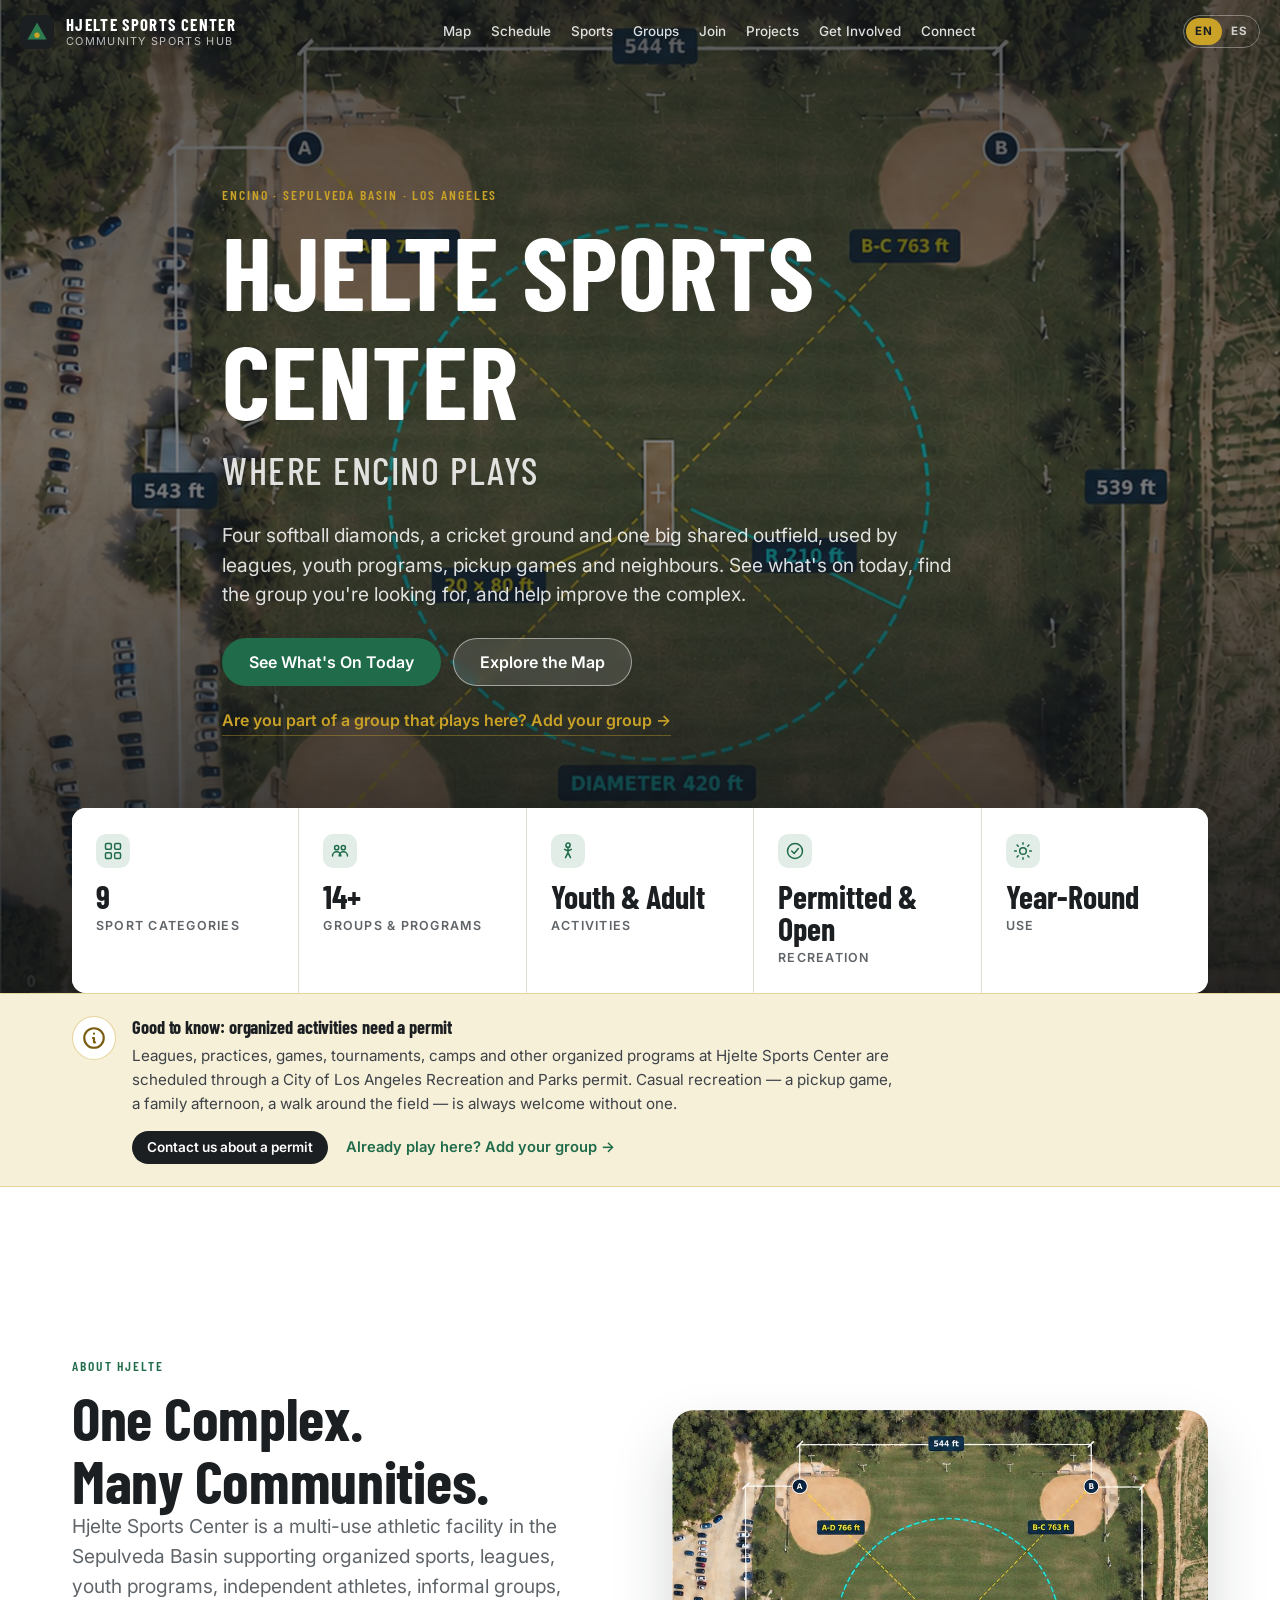
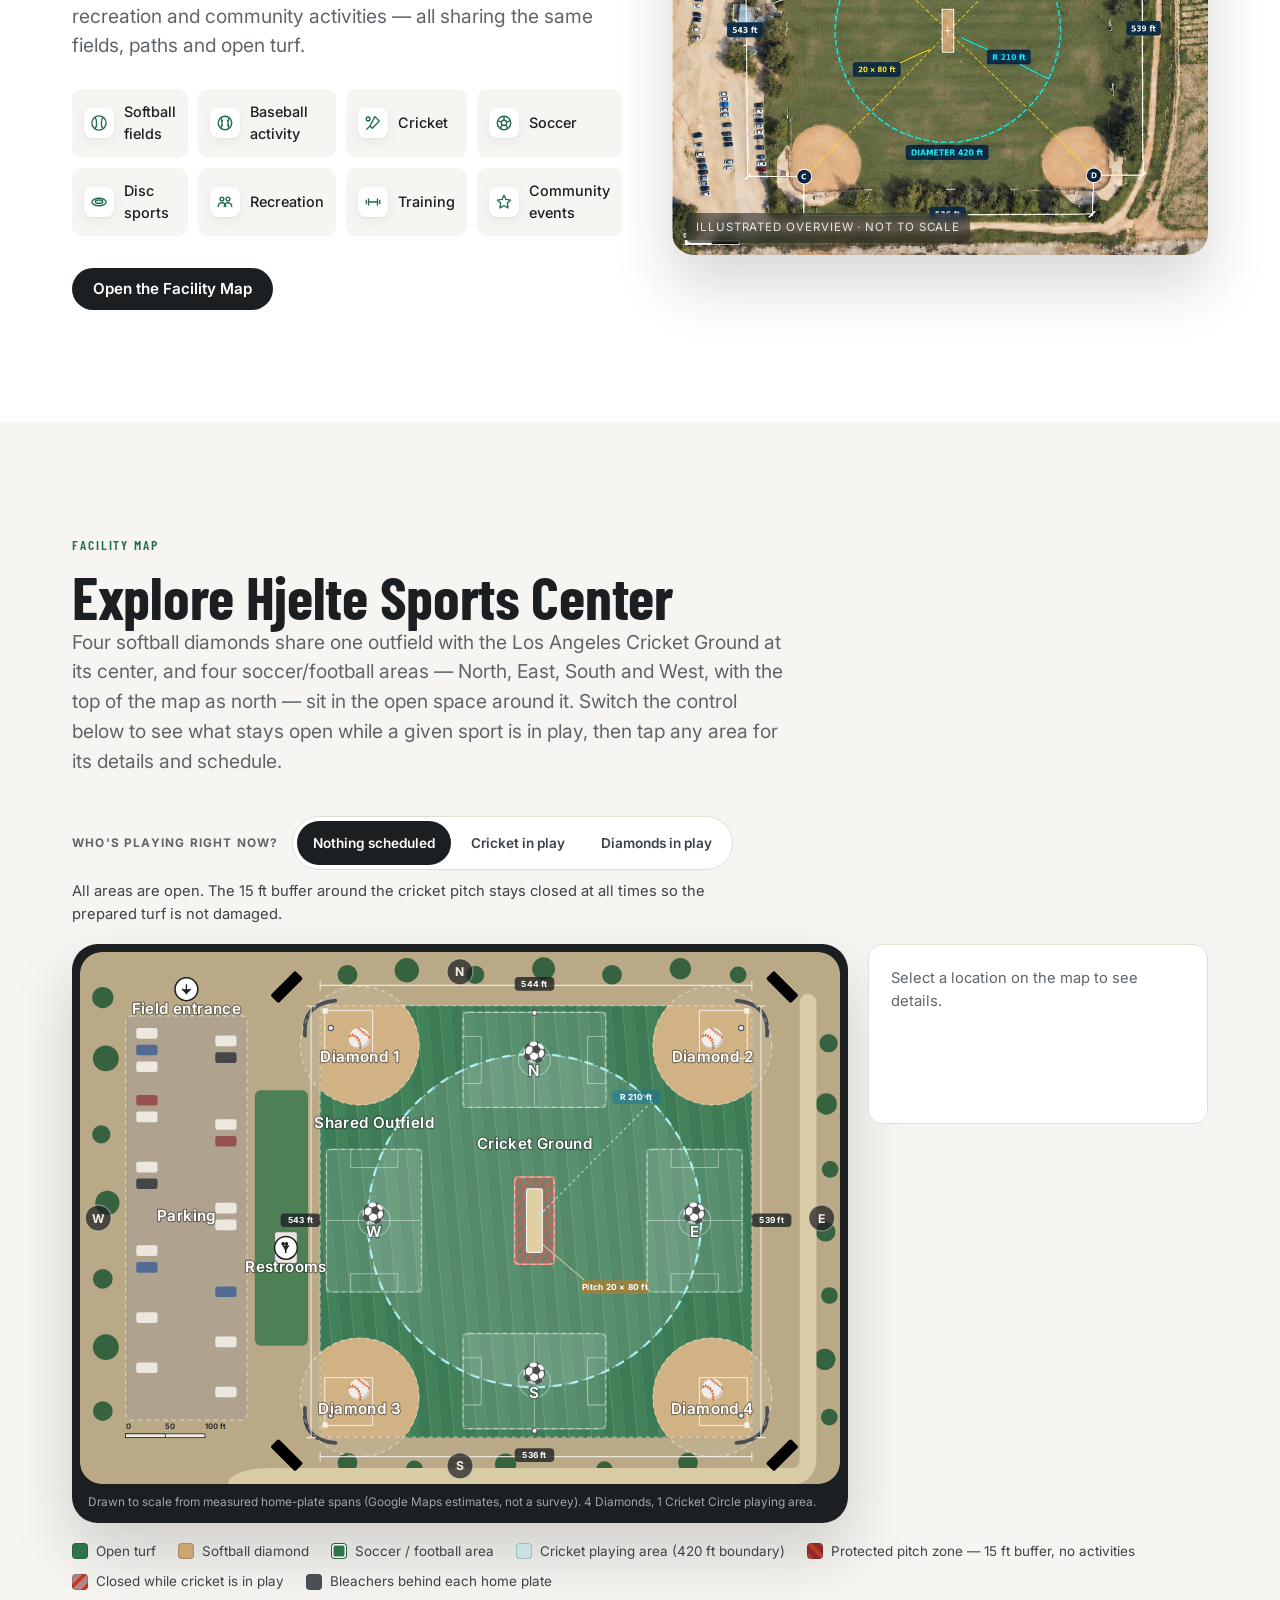
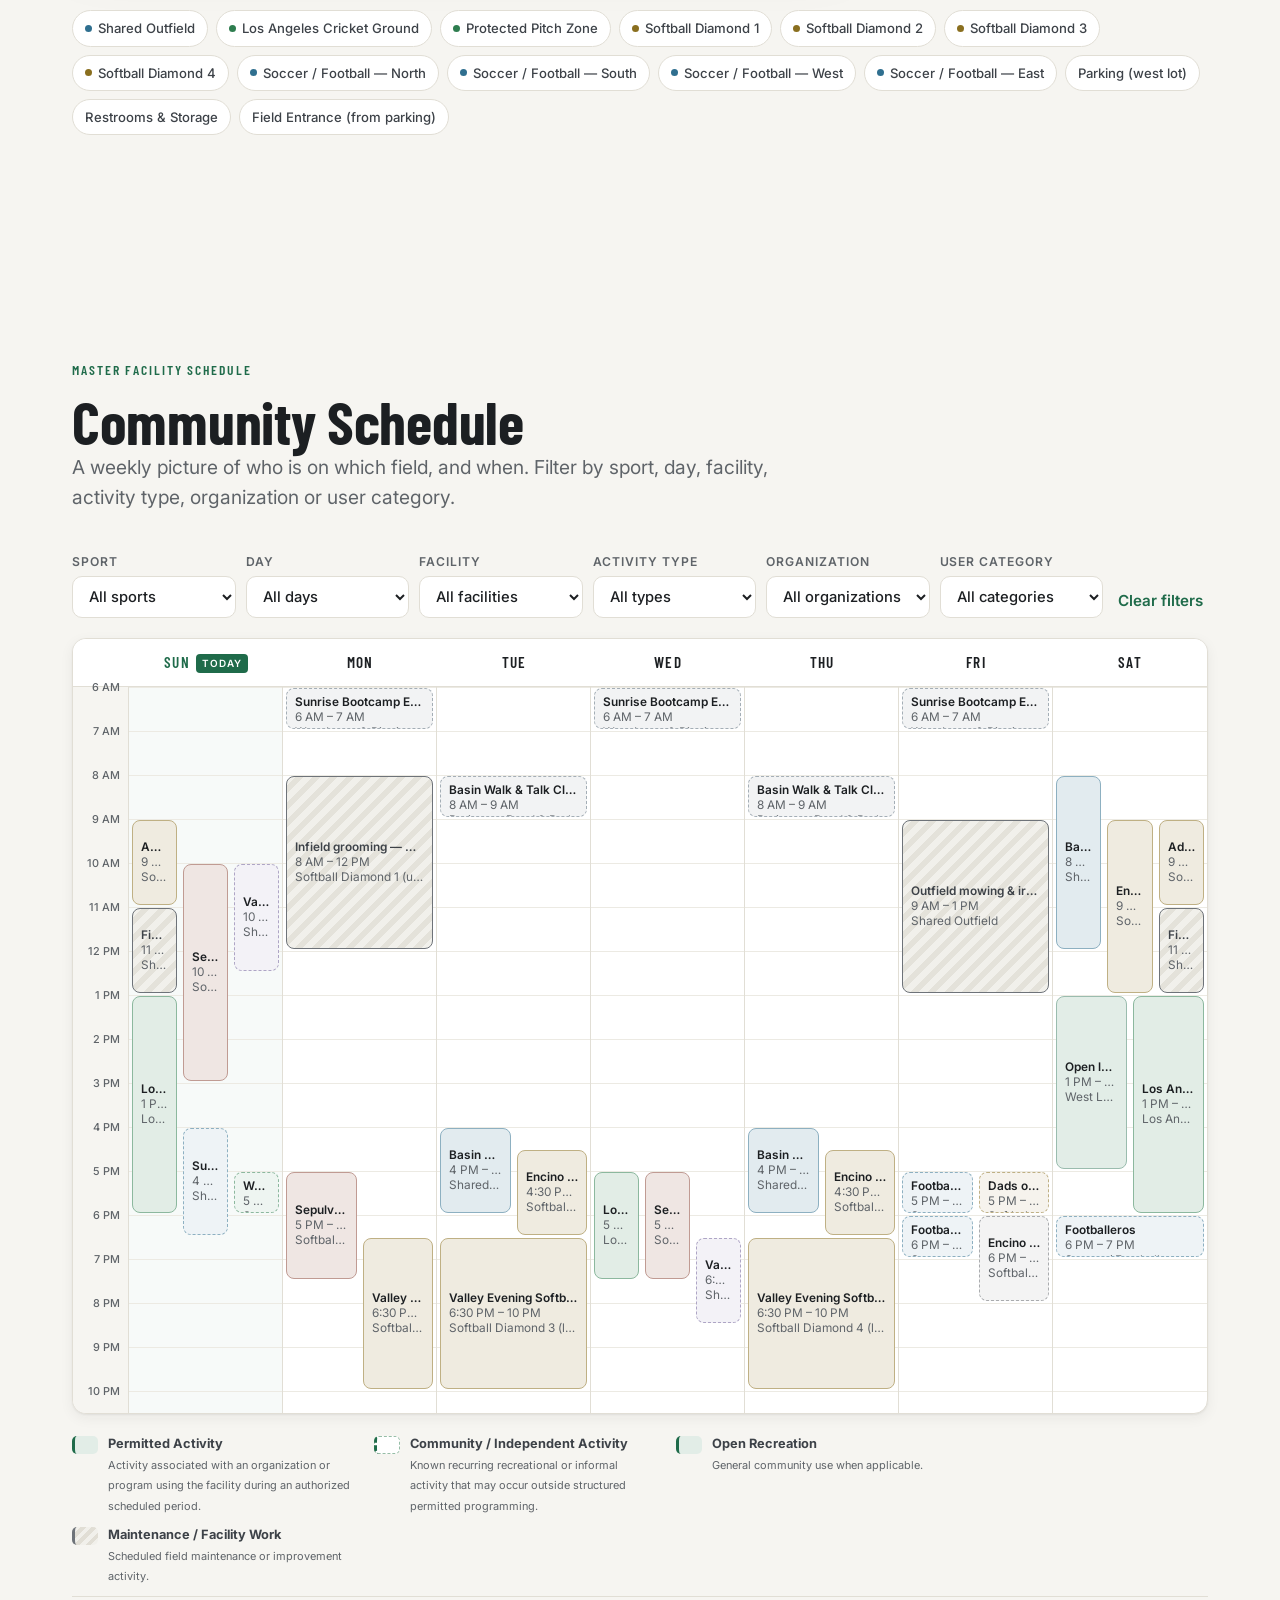
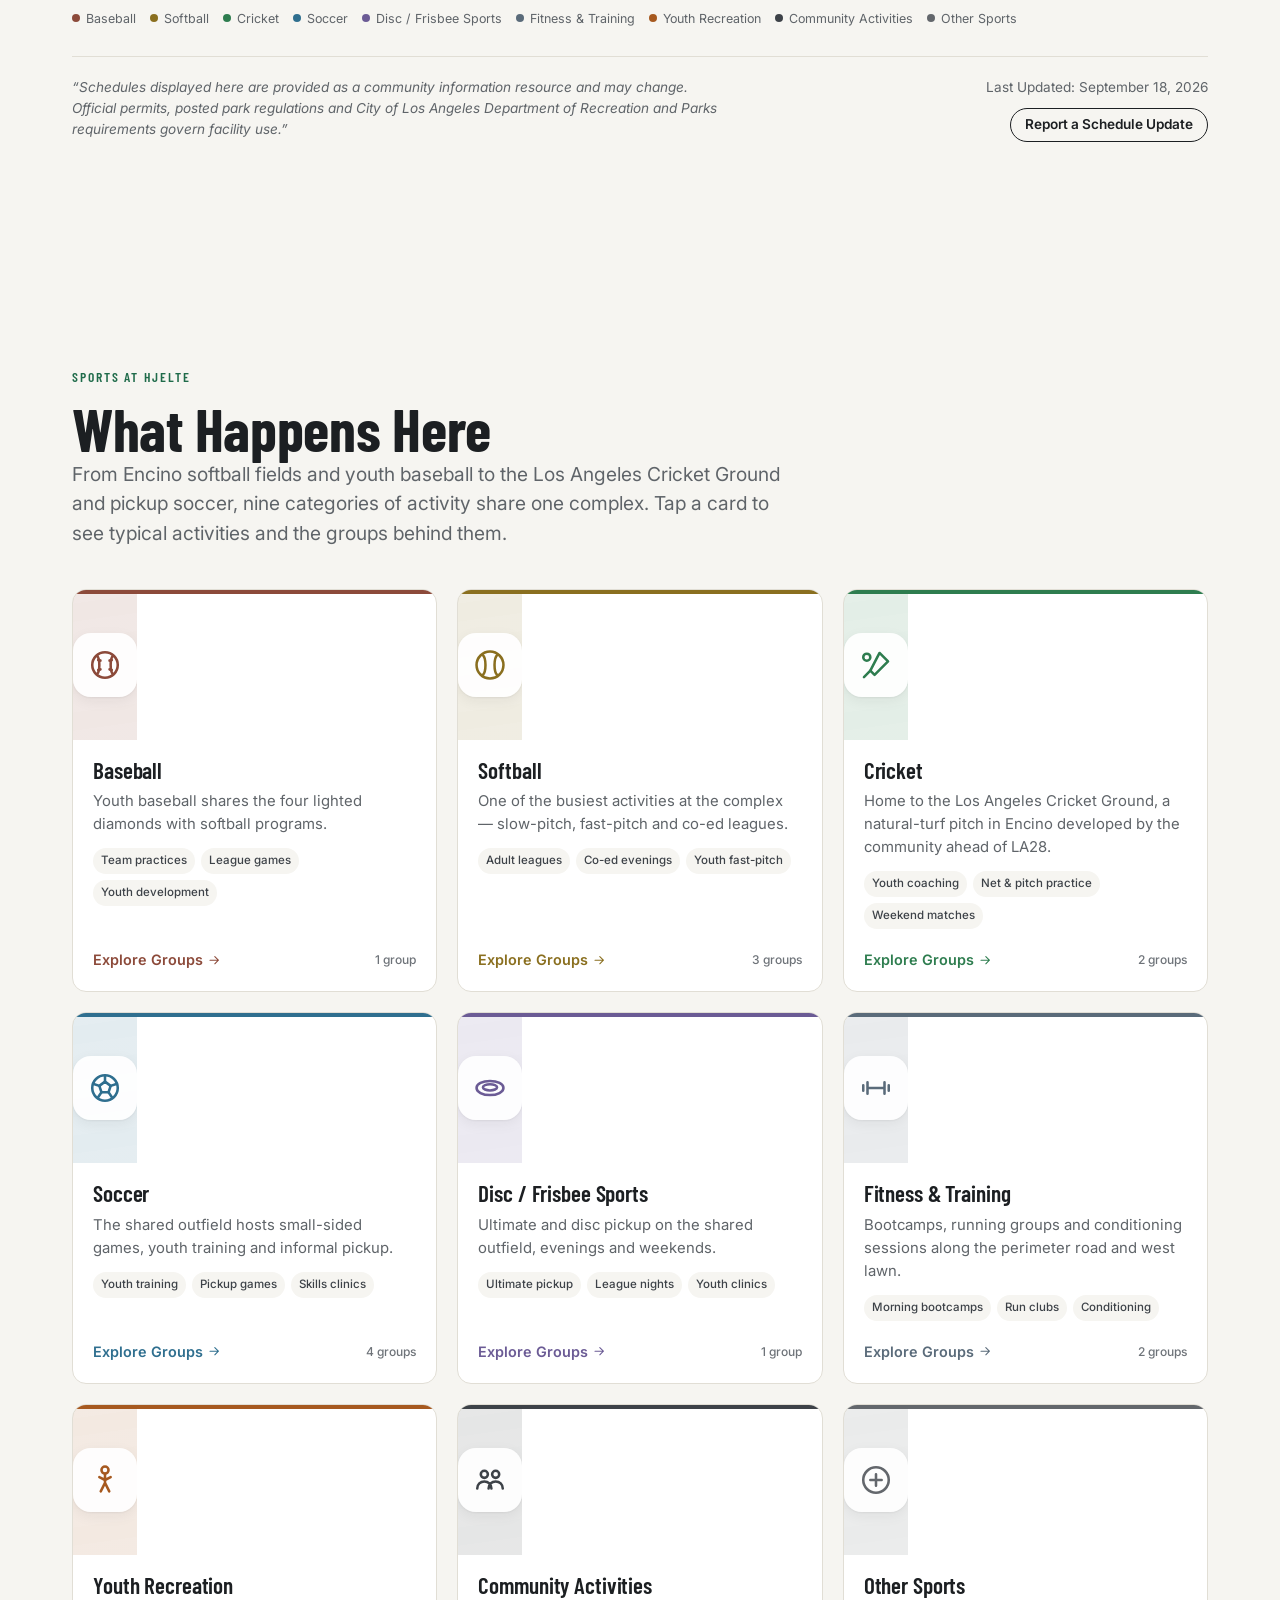
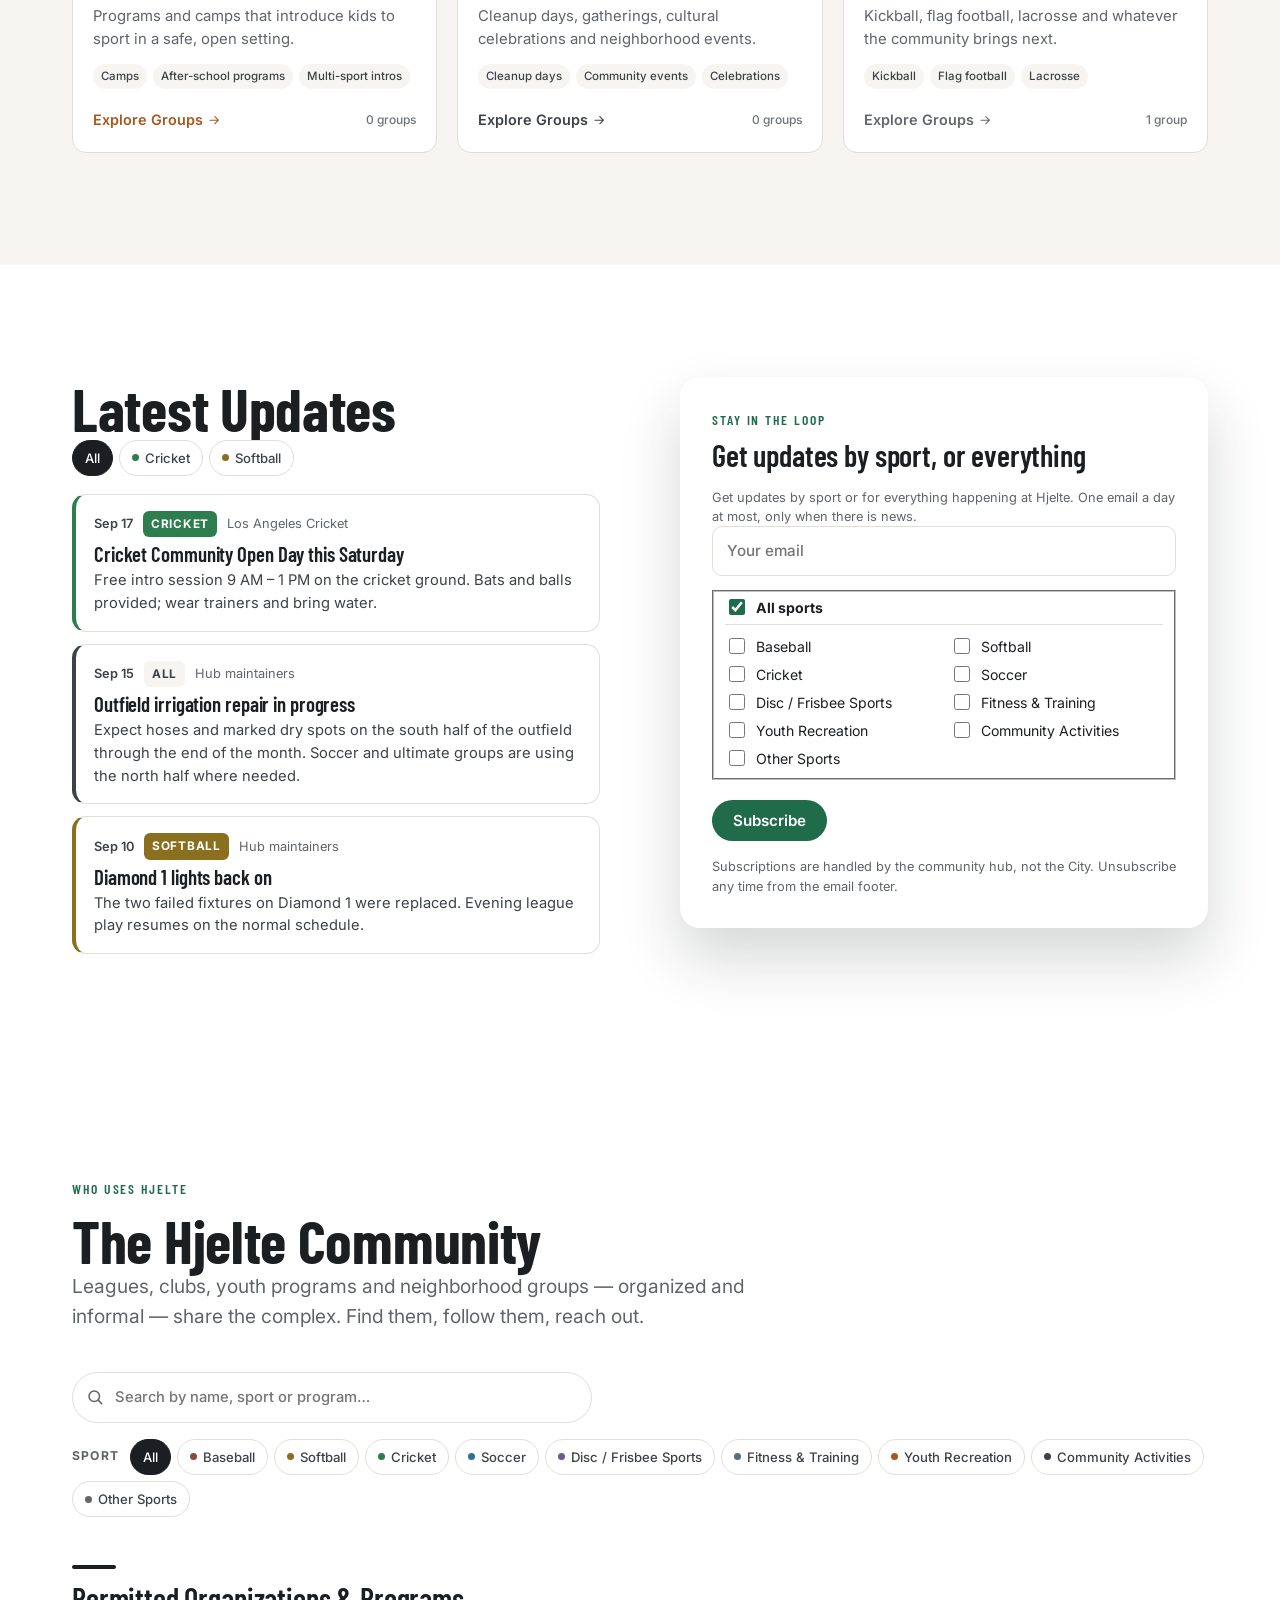
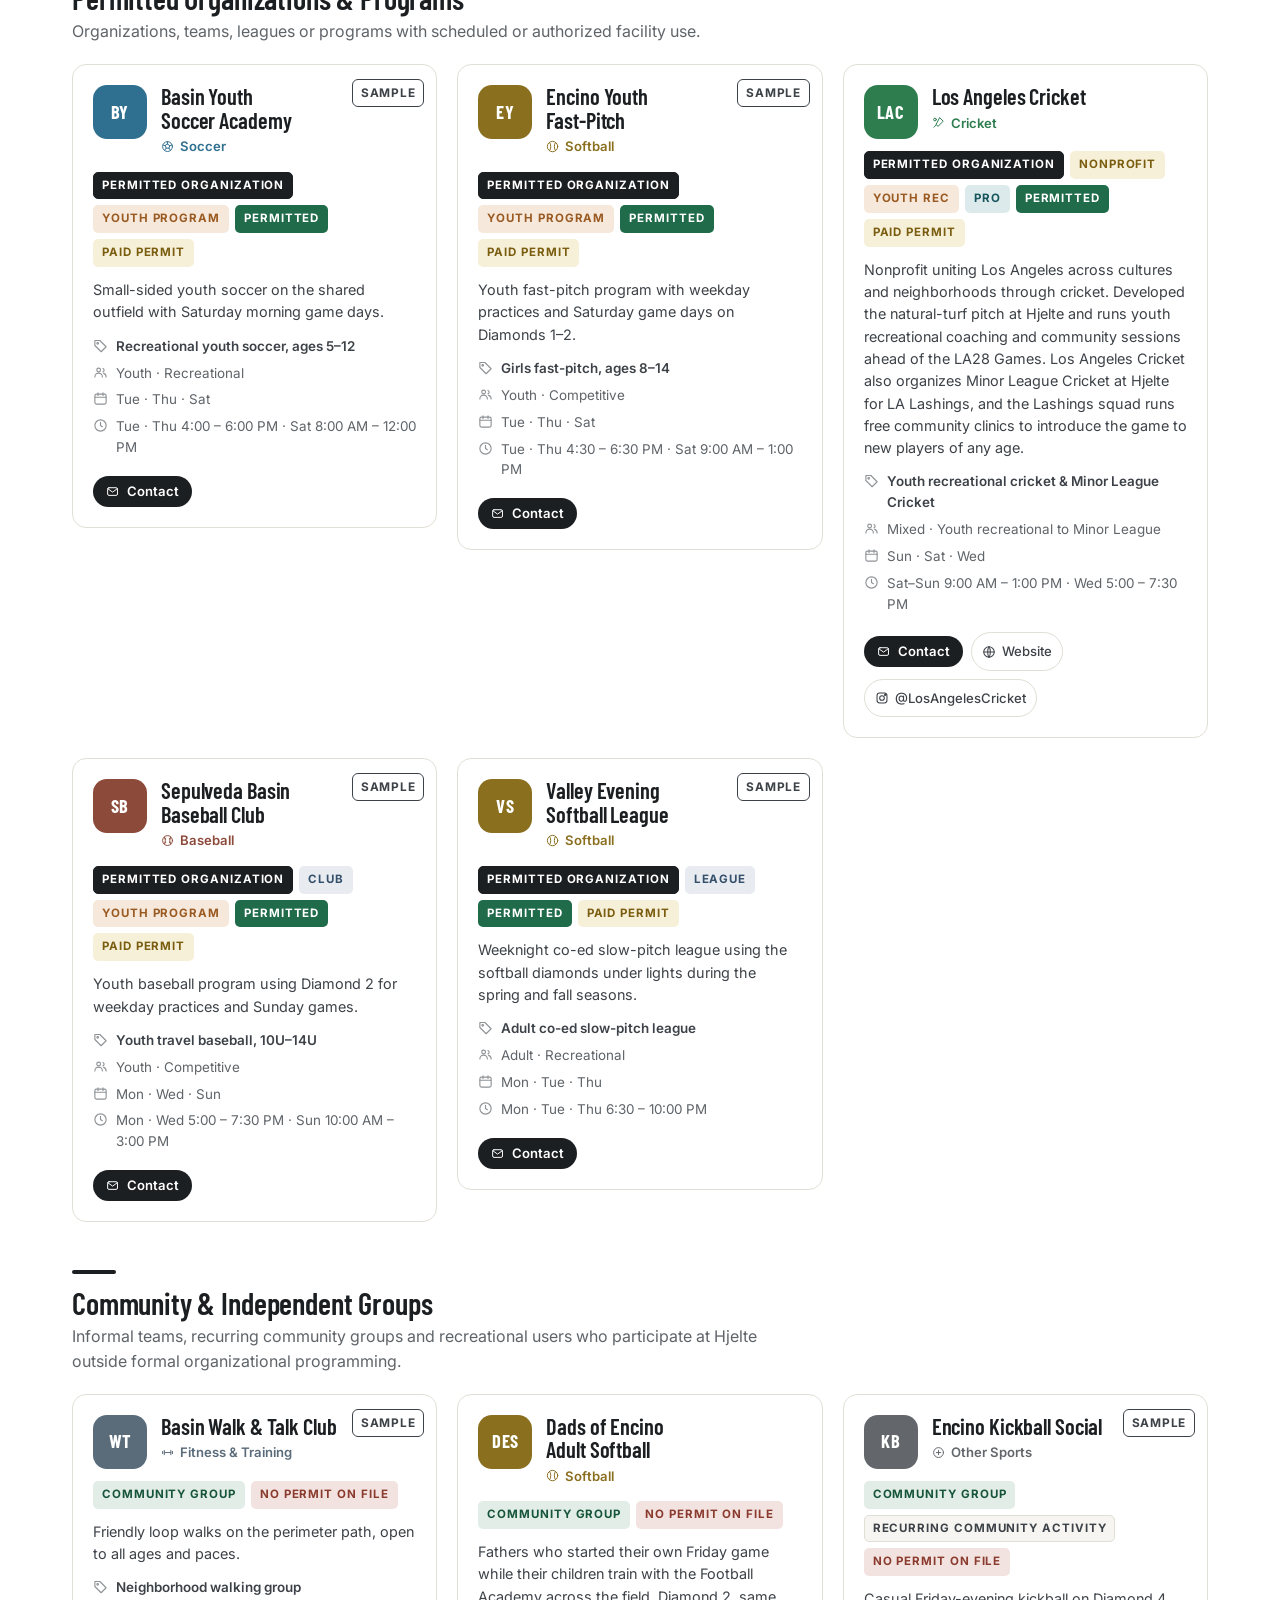
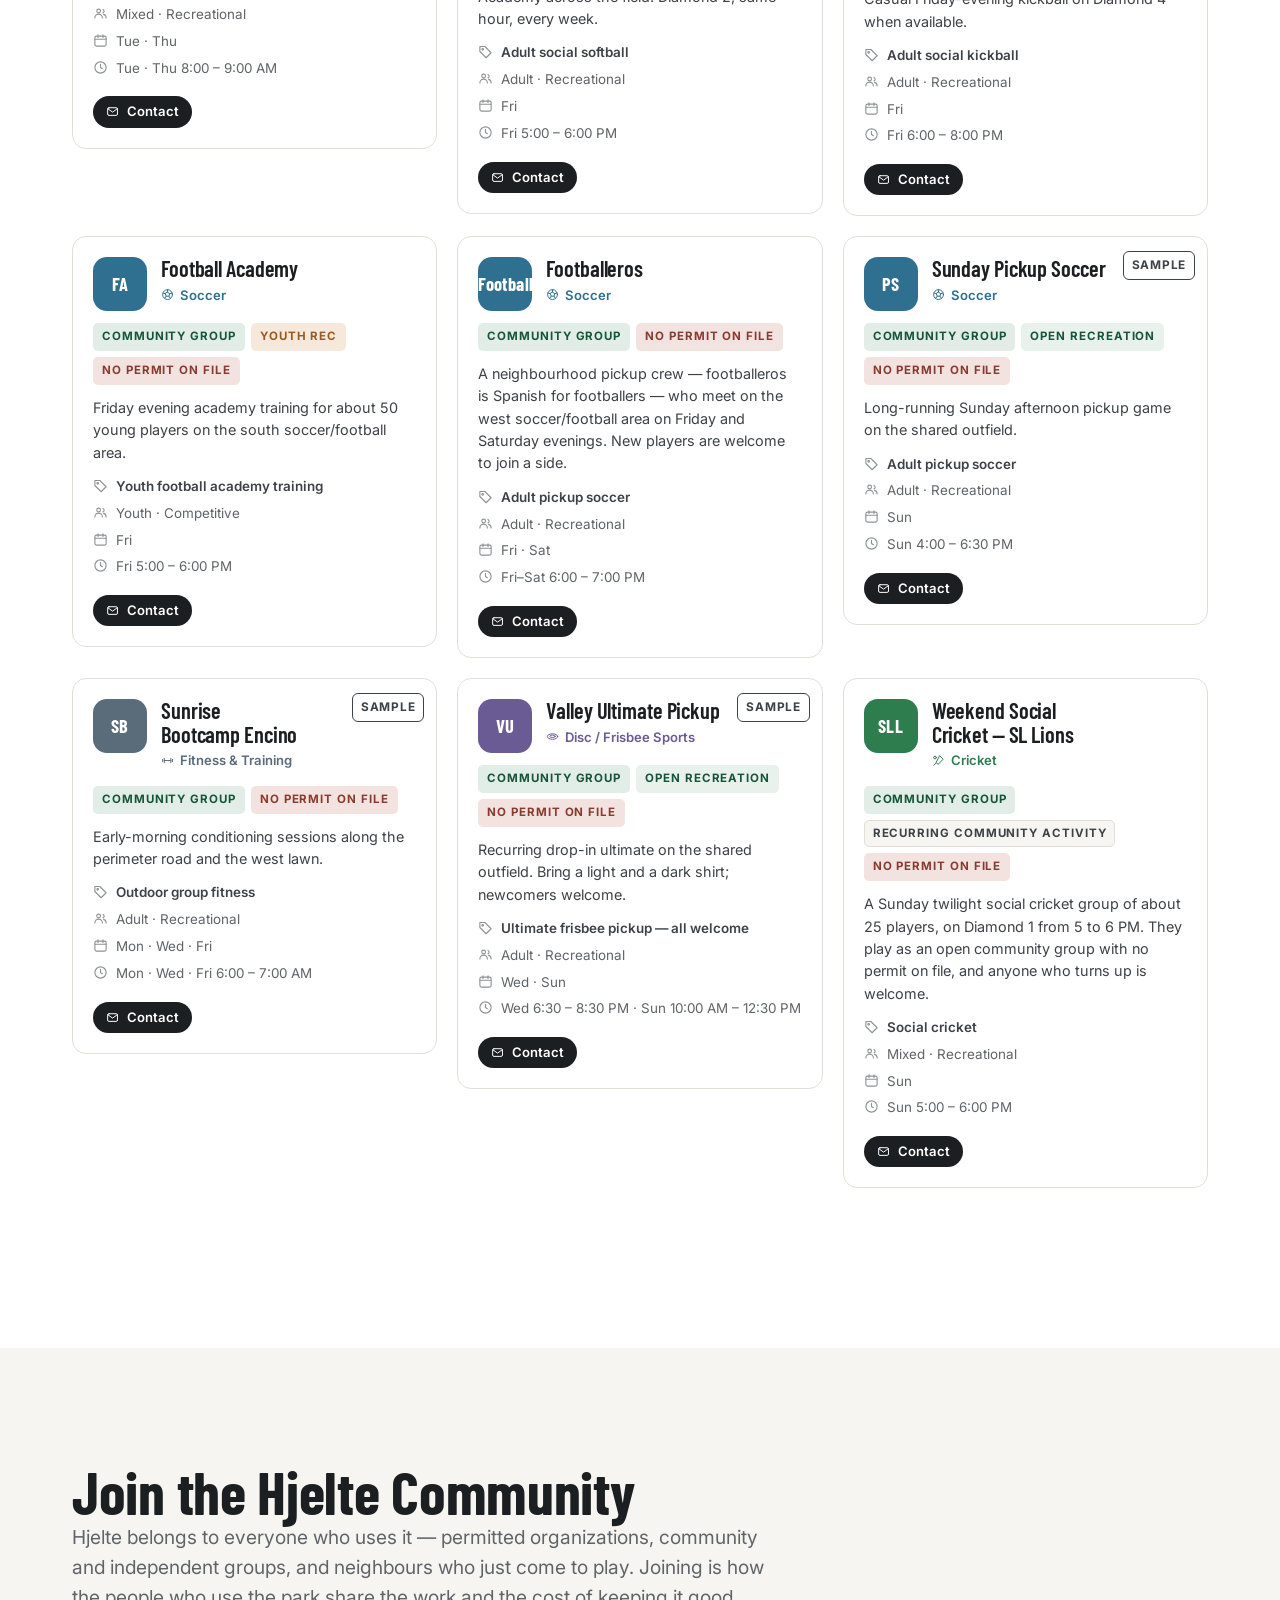
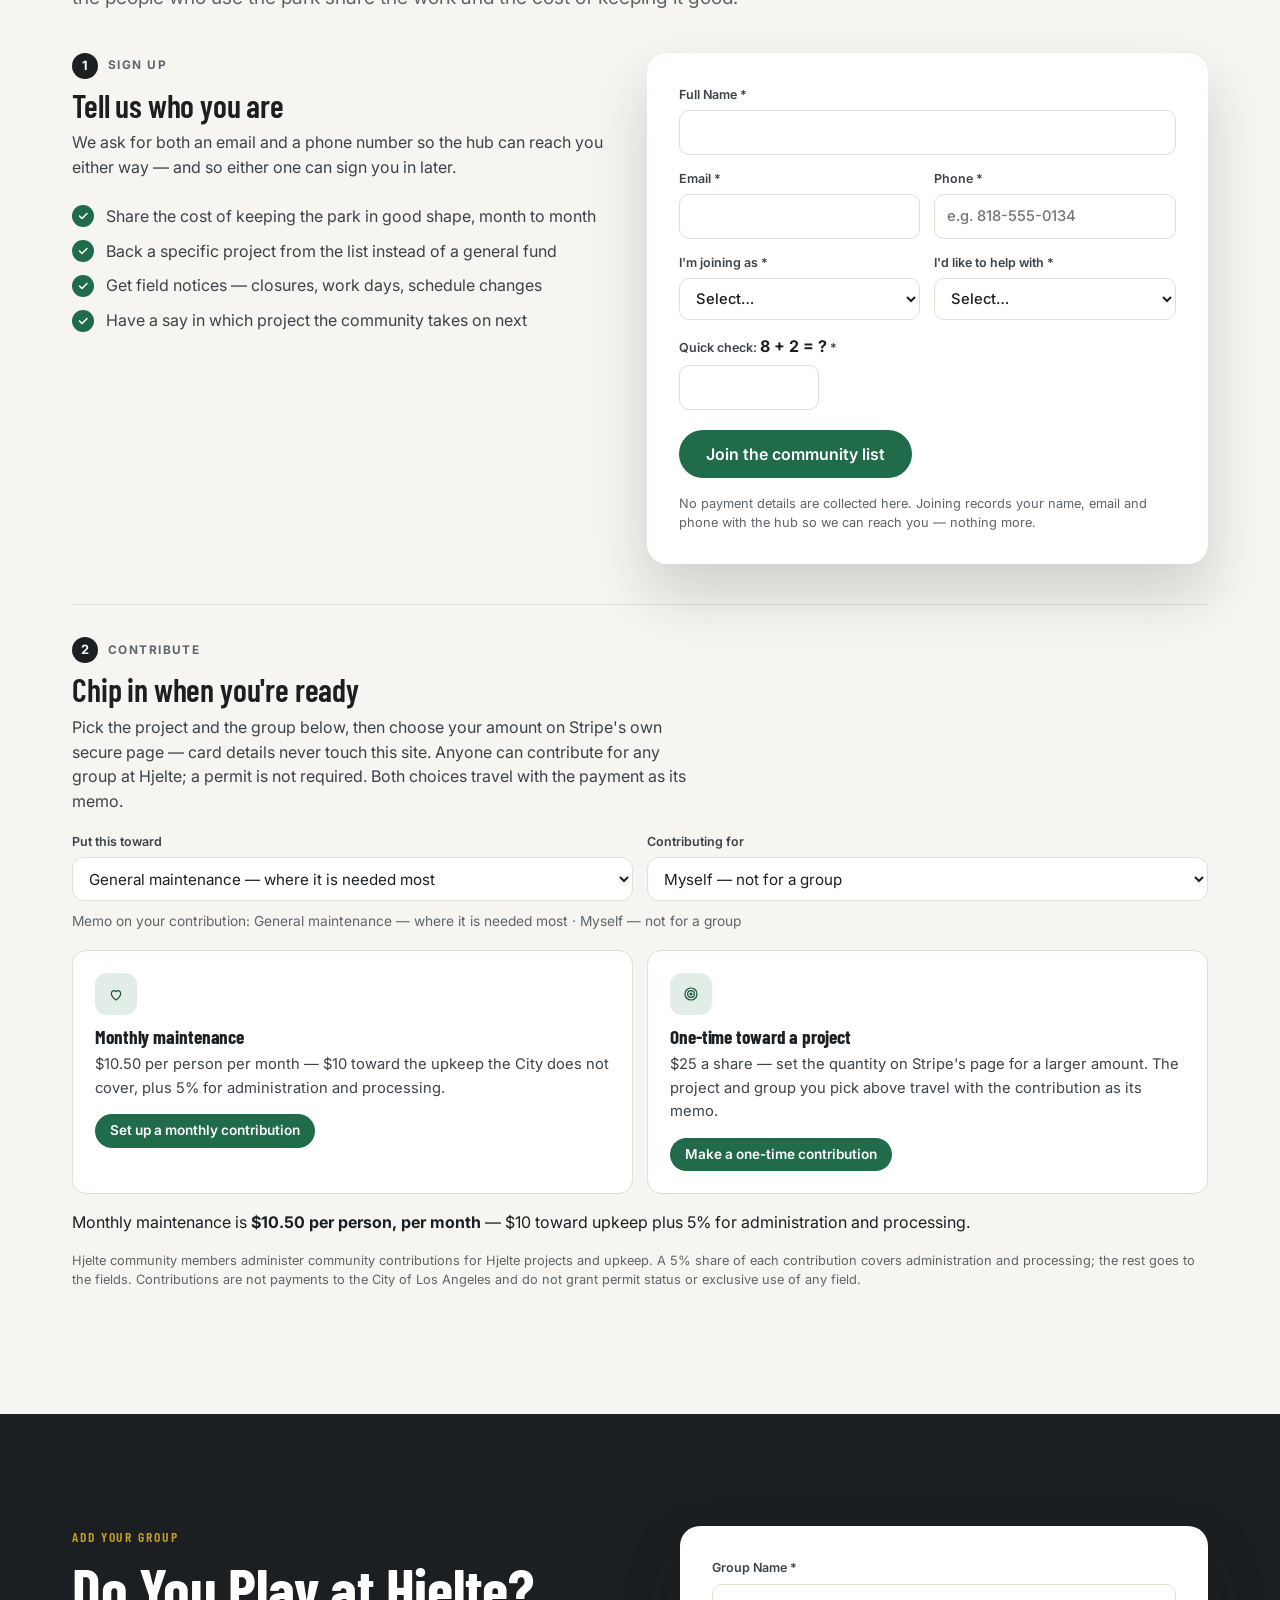
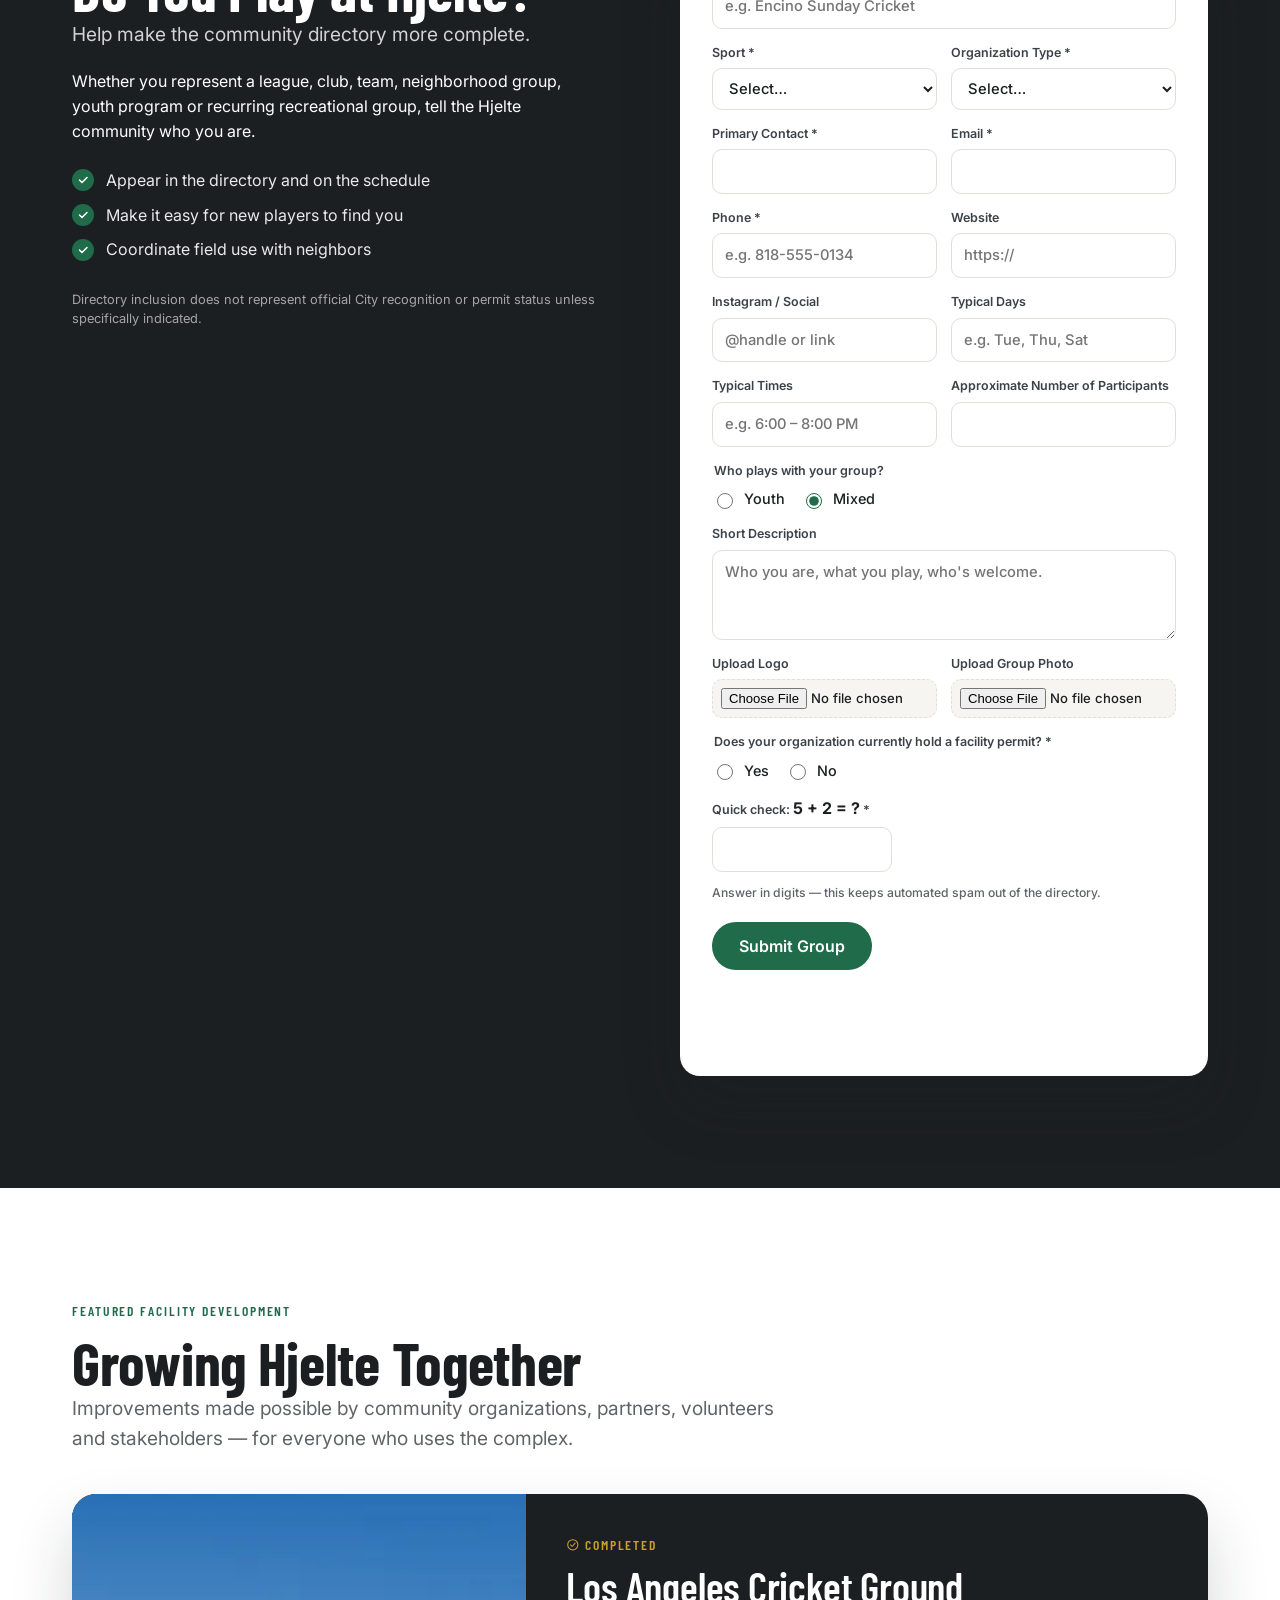
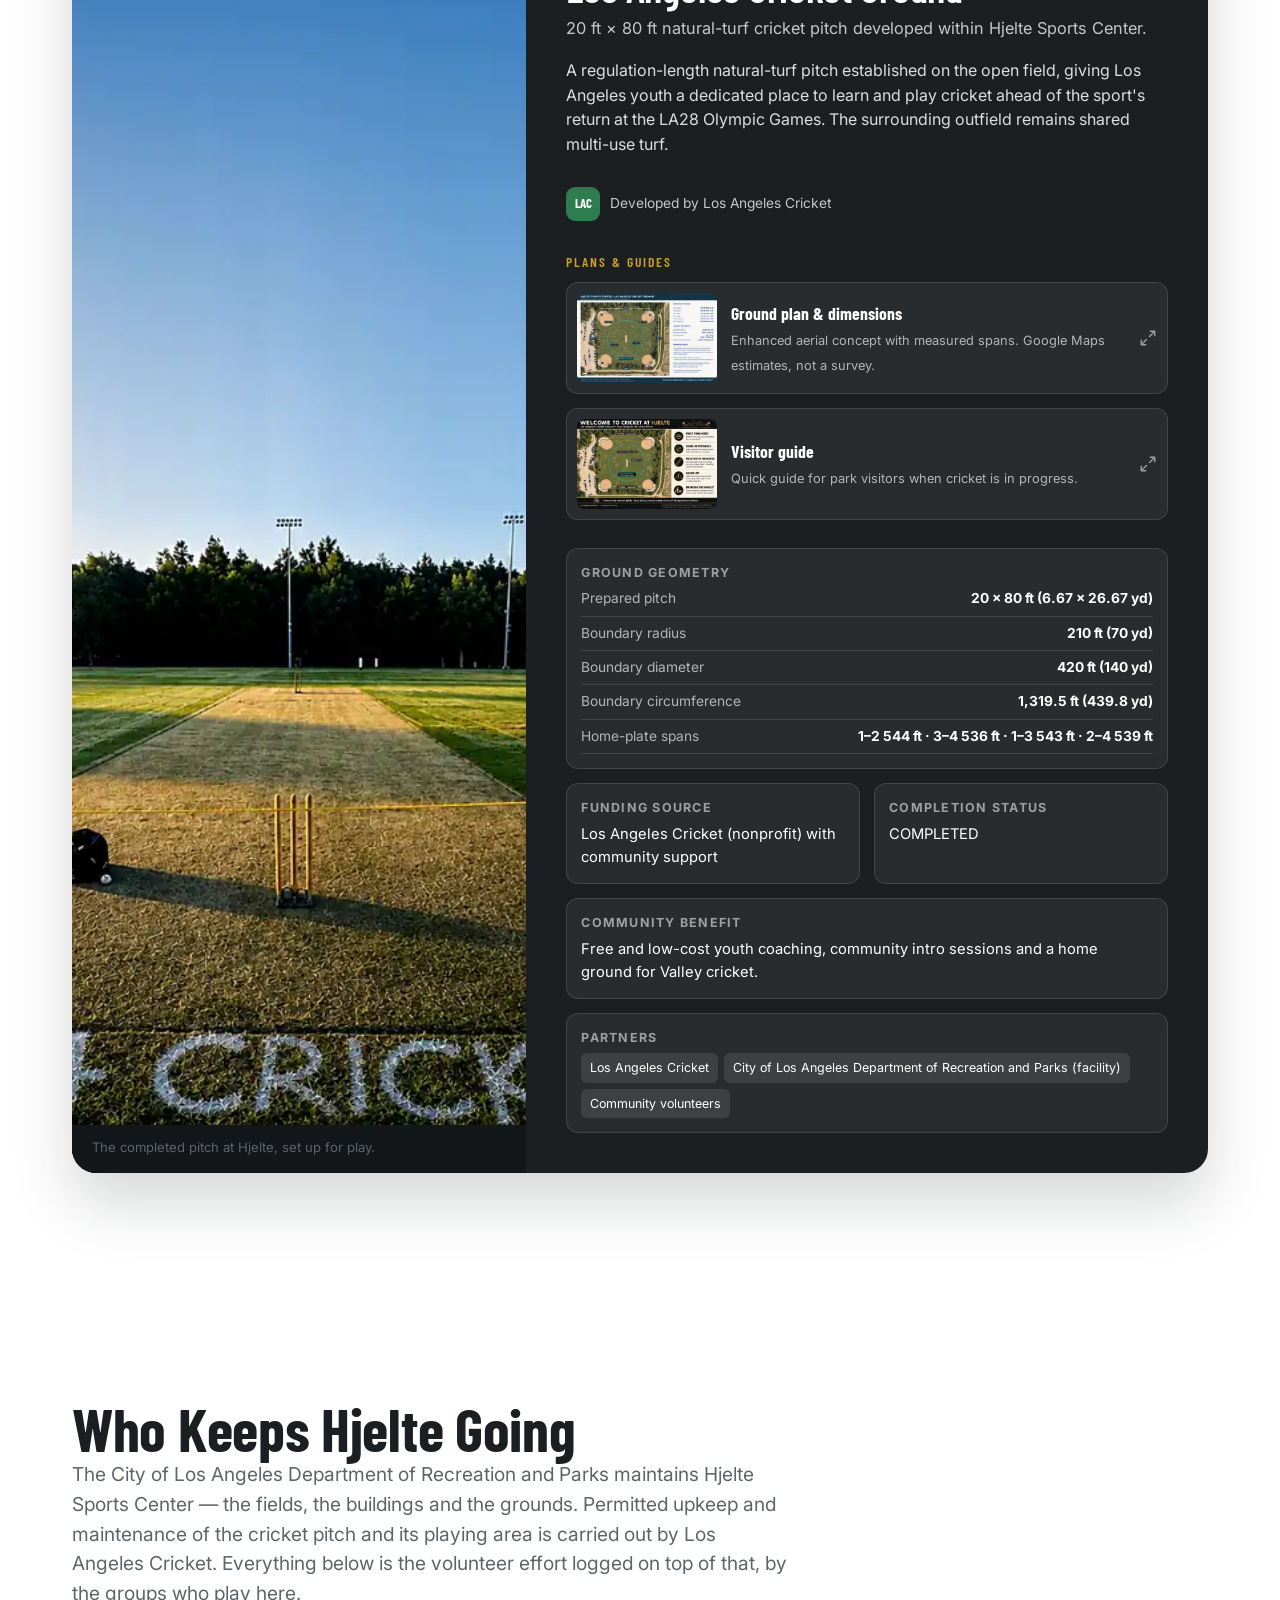
==== index.html @ 01133cd2 "Normalise the removeAdmin guard, and announce the duplicate hint properly removeAdmin compared the r" ====
<!DOCTYPE html>
<html lang="en" class="no-js">
<head>
  <script>document.documentElement.className = document.documentElement.className.replace("no-js", "js");</script>
  <meta charset="utf-8">
  <meta name="viewport" content="width=device-width, initial-scale=1, viewport-fit=cover">
  <title>Hjelte Sports Center — Community Sports Hub · Encino, CA</title>
  <meta name="description" content="Softball, baseball, cricket and soccer fields at Hjelte Sports Center, 16200 Burbank Blvd, Encino (Sepulveda Basin). Schedules, groups and field permit info.">
  <meta name="theme-color" content="#1C1F22">
  <!-- Canonical host: hjeltesportscenter.com (GitHub Pages custom domain). -->
  <link rel="canonical" href="https://hjeltesportscenter.com/">
  <meta property="og:title" content="Hjelte Sports Center — Where Encino Plays">
  <meta property="og:description" content="Softball, baseball, cricket and soccer at Hjelte Sports Center in Encino. Schedules, groups, projects and how to get involved.">
  <meta property="og:type" content="website">
  <meta property="og:url" content="https://hjeltesportscenter.com/">
  <meta property="og:site_name" content="Hjelte Sports Center">
  <meta property="og:locale" content="en_US">
  <meta property="og:image" content="https://hjeltesportscenter.com/assets/img/hero-aerial.jpg">
  <meta property="og:image:width" content="1974">
  <meta property="og:image:height" content="1638">
  <meta property="og:image:alt" content="Aerial view of Hjelte Sports Center in Encino: four softball diamonds around a shared outfield with the Los Angeles Cricket Ground at the centre.">
  <meta name="twitter:card" content="summary_large_image">
  <meta name="twitter:title" content="Hjelte Sports Center — Where Encino Plays">
  <meta name="twitter:description" content="Softball, baseball, cricket and soccer at Hjelte Sports Center in Encino. Schedules, groups, projects and how to get involved.">
  <meta name="twitter:image" content="https://hjeltesportscenter.com/assets/img/hero-aerial.jpg">
  <link rel="icon" href="data:image/svg+xml,%3Csvg xmlns='http://www.w3.org/2000/svg' viewBox='0 0 64 64'%3E%3Crect width='64' height='64' rx='14' fill='%231C1F22'/%3E%3Cpath d='M14 46 32 14l18 32z' fill='%232E7D4F'/%3E%3Ccircle cx='32' cy='38' r='5' fill='%23C9A227'/%3E%3C/svg%3E">
  <link rel="preconnect" href="https://fonts.googleapis.com">
  <link rel="preconnect" href="https://fonts.gstatic.com" crossorigin>
  <link href="https://fonts.googleapis.com/css2?family=Barlow+Condensed:wght@500;600;700&family=Inter:wght@400;500;600;700&display=swap" rel="stylesheet">
  <link rel="preload" as="image" href="assets/img/hero-aerial.jpg" fetchpriority="high">
  <link rel="stylesheet" href="css/styles.css?v=2026-09-20y">
  <script type="application/ld+json">
  {
    "@context": "https://schema.org",
    "@graph": [
      {
        "@type": "SportsActivityLocation",
        "@id": "https://hjeltesportscenter.com/#place",
        "name": "Hjelte Sports Center",
        "description": "Public multi-use sports complex in the Sepulveda Basin, Encino, Los Angeles. Four lighted softball and baseball diamonds around a shared outfield, with the Los Angeles Cricket Ground at its centre.",
        "url": "https://hjeltesportscenter.com/",
        "image": "https://hjeltesportscenter.com/assets/img/hero-aerial.jpg",
        "telephone": "+1-818-765-0284",
        "address": { "@type": "PostalAddress", "streetAddress": "16200 Burbank Blvd.", "addressLocality": "Encino", "addressRegion": "CA", "postalCode": "91436", "addressCountry": "US" },
        "geo": { "@type": "GeoCoordinates", "latitude": 34.1670019, "longitude": -118.4846654 },
        "hasMap": "https://www.google.com/maps/search/?api=1&query=Hjelte+Sports+Center+16200+Burbank+Blvd+Encino+CA+91436",
        "containedInPlace": { "@type": "Place", "name": "Sepulveda Basin Recreation Area" },
        "publicAccess": true,
        "isAccessibleForFree": true,
        "amenityFeature": [
          { "@type": "LocationFeatureSpecification", "name": "Softball Diamonds A–D (lighted)" },
          { "@type": "LocationFeatureSpecification", "name": "Los Angeles Cricket Ground" },
          { "@type": "LocationFeatureSpecification", "name": "Shared soccer and disc outfield" },
          { "@type": "LocationFeatureSpecification", "name": "Perimeter walking and running path" },
          { "@type": "LocationFeatureSpecification", "name": "Restrooms" },
          { "@type": "LocationFeatureSpecification", "name": "Parking" }
        ],
        "sameAs": ["https://recreation.parks.lacity.gov/reccenter/hjelte-sports"]
      },
      {
        "@type": "SportsOrganization",
        "name": "Los Angeles Cricket",
        "url": "https://losangelescricket.org",
        "sameAs": ["https://instagram.com/LosAngelesCricket"],
        "location": { "@id": "https://hjeltesportscenter.com/#place" },
        "description": "Nonprofit uniting Los Angeles across cultures and neighborhoods through cricket. Developed the natural-turf cricket pitch at Hjelte Sports Center and runs youth coaching and community sessions ahead of the LA28 Olympic Games."
      }
    ]
  }
  </script>
</head>
<body>

<a class="skip-link" href="#explore">Skip to content</a>

<!-- ============================ HEADER ============================ -->
<header class="site-header" id="siteHeader">
  <div class="container header-inner">
    <a href="#top" class="brand" aria-label="Hjelte Sports Center — back to top">
      <span class="brand-mark" aria-hidden="true">
        <svg viewBox="0 0 64 64" width="34" height="34"><rect width="64" height="64" rx="14" fill="#1C1F22"/><path d="M14 46 32 14l18 32z" fill="#2E7D4F"/><circle cx="32" cy="38" r="5" fill="#C9A227"/></svg>
      </span>
      <span class="brand-text">
        <span class="brand-name">Hjelte Sports Center</span>
        <span class="brand-sub">Community Sports Hub</span>
      </span>
    </a>

    <nav class="site-nav" id="siteNav" aria-label="Primary">
      <ul>
        <li><a href="#facility">Map</a></li>
        <li><a href="#schedule">Schedule</a></li>
        <li><a href="#sports">Sports</a></li>
        <li><a href="#groups">Groups</a></li>
        <li><a href="#membership">Join</a></li>
        <li><a href="#projects">Projects</a></li>
        <li><a href="#get-involved">Get Involved</a></li>
        <li><a href="#connect">Connect</a></li>
      </ul>
      <a href="#schedule" class="btn btn-primary btn-sm nav-cta">View Schedule</a>
    </nav>

    <div class="lang-toggle" role="group" aria-label="Language"><button type="button" data-lang="en" lang="en" aria-pressed="true">EN</button><button type="button" data-lang="es" lang="es" aria-pressed="false">ES</button></div>

    <button class="nav-toggle" id="navToggle" aria-expanded="false" aria-controls="siteNav" aria-label="Open menu">
      <span></span><span></span><span></span>
    </button>
  </div>
</header>

<main id="top">

<!-- ============================ 1. HERO ============================ -->
<section class="hero" id="hero">
  <div class="hero-media" id="heroMedia" data-image="hero" data-label="hero-aerial.jpg" data-alt="Aerial view of Hjelte Sports Center in Encino: four softball diamonds around a shared outfield with the Los Angeles Cricket Ground at the centre, parking along Burbank Blvd.">
    <svg class="aerial" viewBox="0 0 1600 900" preserveAspectRatio="xMidYMid slice" aria-hidden="true">
      <defs>
        <pattern id="stripes" width="80" height="900" patternUnits="userSpaceOnUse" patternTransform="rotate(-8)">
          <rect width="40" height="900" fill="#2C6B45"/><rect x="40" width="40" height="900" fill="#2F7449"/>
        </pattern>
        <radialGradient id="vig" cx="50%" cy="45%" r="75%"><stop offset="0" stop-color="#000" stop-opacity="0"/><stop offset="1" stop-color="#000" stop-opacity=".55"/></radialGradient>
      </defs>
      <rect width="1600" height="900" fill="url(#stripes)"/>
      <!-- roads / paths -->
      <path d="M0 120 H1600" stroke="#6E6A61" stroke-width="46" opacity=".9"/>
      <path d="M0 120 H1600" stroke="#F1EEE6" stroke-width="2" stroke-dasharray="26 22" opacity=".5"/>
      <path d="M120 160 V860 M1480 160 V860 M120 500 H1480" stroke="#C9C2B3" stroke-width="14" opacity=".55"/>
      <!-- parking -->
      <rect x="160" y="160" width="1280" height="90" fill="#7E7A72"/>
      <g stroke="#E6E1D6" stroke-width="2" opacity=".6">
        <path d="M200 160 V250 M260 160 V250 M320 160 V250 M380 160 V250 M440 160 V250 M500 160 V250 M560 160 V250 M620 160 V250 M680 160 V250 M740 160 V250 M800 160 V250 M860 160 V250 M920 160 V250 M980 160 V250 M1040 160 V250 M1100 160 V250 M1160 160 V250 M1220 160 V250 M1280 160 V250 M1340 160 V250 M1400 160 V250"/>
      </g>
      <!-- diamond cluster -->
      <g transform="translate(560 520)">
        <g transform="rotate(45)"><rect x="-190" y="-190" width="180" height="180" fill="#B08A5A" opacity=".9"/><rect x="10" y="-190" width="180" height="180" fill="#B08A5A" opacity=".9"/><rect x="-190" y="10" width="180" height="180" fill="#B08A5A" opacity=".9"/><rect x="10" y="10" width="180" height="180" fill="#B08A5A" opacity=".9"/></g>
        <g fill="#3E8A57"><circle cx="-135" cy="-135" r="46"/><circle cx="135" cy="-135" r="46"/><circle cx="-135" cy="135" r="46"/><circle cx="135" cy="135" r="46"/></g>
        <circle r="30" fill="#8F8B82"/>
      </g>
      <!-- baseball diamond -->
      <g transform="translate(1250 520) rotate(45)"><rect x="-150" y="-150" width="300" height="300" fill="#B08A5A" opacity=".9"/><rect x="-95" y="-95" width="190" height="190" fill="#3E8A57"/><rect x="-48" y="-48" width="96" height="96" fill="#B08A5A"/></g>
      <!-- cricket pitch -->
      <rect x="1148" y="690" width="26" height="150" fill="#C7B27A" opacity=".9"/>
      <ellipse cx="1161" cy="765" rx="150" ry="110" fill="none" stroke="#F1EEE6" stroke-width="3" opacity=".55"/>
      <!-- soccer field lines -->
      <g fill="none" stroke="#F1EEE6" stroke-width="3" opacity=".6"><rect x="170" y="700" width="360" height="160"/><circle cx="350" cy="780" r="30"/><path d="M350 700 V860"/></g>
      <rect width="1600" height="900" fill="url(#vig)"/>
    </svg>
    <div class="hero-shade"></div>
  </div>

  <div class="container hero-content">
    <p class="eyebrow reveal">Encino · Sepulveda Basin · Los Angeles</p>
    <h1 class="reveal">Hjelte Sports Center</h1>
    <p class="hero-sub reveal">Where Encino Plays</p>
    <p class="hero-lead reveal">Four softball diamonds, a cricket ground and one big shared outfield, used by leagues, youth programs, pickup games and neighbours. See what's on today, find the group you're looking for, and help improve the complex.</p>
    <div class="hero-actions reveal">
      <a href="#schedule" class="btn btn-primary btn-lg">See What's On Today</a>
      <a href="#facility" class="btn btn-ghost btn-lg">Explore the Map</a>
    </div>
    <a href="#add-group" class="hero-link reveal">Are you part of a group that plays here? Add your group →</a>
  </div>

  <div class="container">
    <ul class="stats-strip reveal" id="statsStrip" aria-label="Facility at a glance">
      <li><span class="stat-icon" data-icon="grid"></span><strong data-count="sports">9</strong><span>Sport Categories</span></li>
      <li><span class="stat-icon" data-icon="community"></span><strong data-count="groups">11</strong><span>Groups &amp; Programs</span></li>
      <li><span class="stat-icon" data-icon="youth"></span><strong>Youth &amp; Adult</strong><span>Activities</span></li>
      <li><span class="stat-icon" data-icon="check"></span><strong>Permitted &amp; Open</strong><span>Recreation</span></li>
      <li><span class="stat-icon" data-icon="sun"></span><strong>Year-Round</strong><span>Use</span></li>
    </ul>
  </div>
</section>

<aside class="permit-notice" aria-labelledby="permitNoticeTitle">
  <div class="container">
    <div class="permit-notice-inner">
      <span class="permit-notice-icon" aria-hidden="true">
        <svg viewBox="0 0 24 24" width="26" height="26" fill="none" stroke="currentColor" stroke-width="2" stroke-linecap="round" stroke-linejoin="round"><circle cx="12" cy="12" r="9"/><path d="M12 8h.01M11 12h1v4h1"/></svg>
      </span>
      <div class="permit-notice-body">
        <h2 id="permitNoticeTitle">Good to know: organized activities need a permit</h2>
        <p>Leagues, practices, games, tournaments, camps and other organized programs at Hjelte Sports Center are scheduled through a City of Los Angeles Recreation and Parks permit. Casual recreation — a pickup game, a family afternoon, a walk around the field — is always welcome without one.</p>
        <p class="permit-notice-actions">
          <a href="#connect" class="btn btn-dark btn-sm">Contact us about a permit</a>
          <a href="#add-group" class="permit-notice-link">Already play here? Add your group →</a>
        </p>
      </div>
    </div>
  </div>
</aside>


<!-- ============================ 2. ABOUT ============================ -->
<section class="section about" id="explore">
  <div class="container grid-2 align-center">
    <div class="about-copy">
      <p class="eyebrow reveal">About Hjelte</p>
      <h2 class="reveal">One Complex.<br>Many Communities.</h2>
      <p class="lead reveal">Hjelte Sports Center is a multi-use athletic facility in the Sepulveda Basin supporting organized sports, leagues, youth programs, independent athletes, informal groups, recreation and community activities — all sharing the same fields, paths and open turf.</p>
      <ul class="callout-grid reveal" id="aboutCallouts">
        <li data-icon="softball">Softball fields</li>
        <li data-icon="baseball">Baseball activity</li>
        <li data-icon="cricket">Cricket</li>
        <li data-icon="soccer">Soccer</li>
        <li data-icon="disc">Disc sports</li>
        <li data-icon="community">Recreation</li>
        <li data-icon="fitness">Training</li>
        <li data-icon="star">Community events</li>
      </ul>
      <a href="#facility" class="btn btn-dark reveal">Open the Facility Map</a>
    </div>
    <figure class="about-map reveal" data-image="about" data-label="about-aerial.jpg" data-alt="Aerial map of the Hjelte Sports Center complex showing the four softball diamonds, the shared outfield and the cricket ground.">
      <svg viewBox="0 0 600 460" class="mini-map" role="img" aria-label="Illustrated overview of the Hjelte Sports Center layout">
        <defs><pattern id="miniStripes" width="34" height="460" patternUnits="userSpaceOnUse" patternTransform="rotate(-6)"><rect width="17" height="460" fill="#2B6B42"/><rect x="17" width="17" height="460" fill="#2F7449"/></pattern></defs>
        <rect width="600" height="460" rx="22" fill="#2F7449"/>
        <rect width="600" height="460" rx="22" fill="url(#miniStripes)"/>
        <rect x="0" y="0" width="600" height="34" rx="22" fill="#6E6A61"/>
        <rect x="30" y="44" width="540" height="46" rx="6" fill="#7E7A72"/>
        <g transform="translate(200 230)"><g transform="rotate(45)" fill="#B08A5A"><rect x="-112" y="-112" width="104" height="104"/><rect x="8" y="-112" width="104" height="104"/><rect x="-112" y="8" width="104" height="104"/><rect x="8" y="8" width="104" height="104"/></g><g fill="#3E8A57"><circle cx="-80" cy="-80" r="26"/><circle cx="80" cy="-80" r="26"/><circle cx="-80" cy="80" r="26"/><circle cx="80" cy="80" r="26"/></g><circle r="16" fill="#8F8B82"/></g>
        <g transform="translate(470 220) rotate(45)"><rect x="-78" y="-78" width="156" height="156" fill="#B08A5A"/><rect x="-50" y="-50" width="100" height="100" fill="#3E8A57"/><rect x="-24" y="-24" width="48" height="48" fill="#B08A5A"/></g>
        <g fill="none" stroke="#F1EEE6" stroke-width="2" opacity=".7"><rect x="40" y="360" width="180" height="80"/><path d="M130 360 V440"/><circle cx="130" cy="400" r="14"/><rect x="240" y="360" width="150" height="80"/></g>
        <rect x="452" y="370" width="12" height="64" fill="#C7B27A"/>
        <ellipse cx="458" cy="402" rx="70" ry="48" fill="none" stroke="#F1EEE6" stroke-width="2" opacity=".6"/>
        <g class="mini-labels" font-family="Inter, sans-serif" font-size="11" fill="#F6F5F1" font-weight="600">
          <text x="48" y="74">PARKING · BURBANK BLVD</text>
          <text x="200" y="336" text-anchor="middle">SOFTBALL DIAMONDS</text>
          <text x="470" y="336" text-anchor="middle">BASEBALL</text>
          <text x="215" y="354" text-anchor="middle">SOCCER / DISC TURF</text>
          <text x="458" y="358" text-anchor="middle">CRICKET</text>
        </g>
      </svg>
      <figcaption>Illustrated overview · not to scale</figcaption>
    </figure>
  </div>
</section>

<section class="section facility" id="facility">
  <div class="container">
    <div class="section-head reveal">
      <p class="eyebrow">Facility Map</p>
      <h2>Explore Hjelte Sports Center</h2>
      <p class="lead">Four softball diamonds share one outfield with the Los Angeles Cricket Ground at its center, and four soccer/football areas — North, East, South and West, with the top of the map as north — sit in the open space around it. Switch the control below to see what stays open while a given sport is in play, then tap any area for its details and schedule.</p>
    </div>

    <div class="map-modes reveal" role="group" aria-label="Show what is open while a sport is in play">
      <span class="map-modes-label">Who's playing right now?</span>
      <div class="map-mode-btns">
        <button type="button" class="mode-btn is-active" data-mode="open" aria-pressed="true">Nothing scheduled</button>
        <button type="button" class="mode-btn" data-mode="cricket" aria-pressed="false">Cricket in play</button>
        <button type="button" class="mode-btn" data-mode="diamonds" aria-pressed="false">Diamonds in play</button>
      </div>
    </div>
    <p class="map-mode-note" id="mapModeNote" role="status">All areas are open. The 15 ft buffer around the cricket pitch stays closed at all times so the prepared turf is not damaged.</p>

    <div class="map-layout reveal">
      <div class="map-canvas" id="mapCanvas">
        <svg viewBox="0 0 1000 700" class="facility-svg mode-open" id="facilitySvg" role="img" aria-label="Interactive schematic map of Hjelte Sports Center, drawn to scale">
          <defs>
            <pattern id="mapStripes" width="30" height="700" patternUnits="userSpaceOnUse" patternTransform="rotate(-5)"><rect width="15" height="700" fill="#2E7049"/><rect x="15" width="15" height="700" fill="#33794F"/></pattern>
            <pattern id="redHatch" width="10" height="10" patternUnits="userSpaceOnUse" patternTransform="rotate(45)"><rect width="10" height="10" fill="#8E2C2C" fill-opacity=".34"/><rect width="4" height="10" fill="#C0392B" fill-opacity=".72"/></pattern>
            <pattern id="warnHatch" width="12" height="12" patternUnits="userSpaceOnUse" patternTransform="rotate(-45)"><rect width="12" height="12" fill="#7A2E2E" fill-opacity=".30"/><rect width="5" height="12" fill="#C0392B" fill-opacity=".55"/></pattern>
            <clipPath id="fieldClip"><rect x="316" y="71" width="568" height="568" rx="10"/></clipPath>
            <clipPath id="cricketClip"><circle cx="597.9" cy="353.4" r="219.3"/></clipPath>
            <g id="bleacherSym"><rect x="-23" y="-7.5" width="46" height="15" rx="2.5"/><path d="M-23 -2.5H23M-23 2.5H23" class="tier"/></g>
          </defs>

          <!-- surroundings: sandy ground, trees, perimeter dirt road -->
          <rect width="1000" height="700" rx="26" fill="#B9A986"/>
          <g fill="#2B5D3B" opacity=".92">
            <circle cx="352" cy="30" r="13"/><circle cx="430" cy="24" r="16"/><circle cx="520" cy="30" r="12"/><circle cx="610" cy="22" r="15"/><circle cx="700" cy="30" r="13"/><circle cx="790" cy="22" r="14"/><circle cx="866" cy="30" r="11"/>
            <circle cx="985" cy="120" r="12"/><circle cx="982" cy="200" r="14"/><circle cx="987" cy="286" r="11"/><circle cx="981" cy="368" r="13"/><circle cx="986" cy="452" r="11"/><circle cx="980" cy="536" r="14"/><circle cx="986" cy="612" r="11"/>
            <circle cx="30" cy="60" r="14"/><circle cx="34" cy="140" r="17"/><circle cx="28" cy="240" r="12"/><circle cx="36" cy="330" r="16"/><circle cx="30" cy="430" r="13"/><circle cx="34" cy="520" r="17"/><circle cx="30" cy="604" r="13"/>
            <circle cx="352" cy="672" r="13"/><circle cx="440" cy="680" r="11"/><circle cx="560" cy="674" r="14"/><circle cx="690" cy="681" r="11"/><circle cx="800" cy="672" r="13"/>
          </g>
          <path d="M958 66 V666 Q958 690 934 690 H250 Q220 690 206 700" fill="none" stroke="#D9CBA6" stroke-width="22" stroke-linecap="round"/>

          <!-- parking lot (west) -->
          <rect x="60" y="84" width="160" height="532" rx="8" fill="#A99C86"/>
          <g fill="#F1EEE6" opacity=".9">
            <rect x="74" y="100" width="28" height="14" rx="3"/><rect x="74" y="122" width="28" height="14" rx="3" fill="#3B5A8C"/><rect x="74" y="144" width="28" height="14" rx="3"/><rect x="74" y="188" width="28" height="14" rx="3" fill="#8C3B3B"/><rect x="74" y="210" width="28" height="14" rx="3"/><rect x="74" y="276" width="28" height="14" rx="3"/><rect x="74" y="298" width="28" height="14" rx="3" fill="#2A2E32"/><rect x="74" y="386" width="28" height="14" rx="3"/><rect x="74" y="408" width="28" height="14" rx="3" fill="#3B5A8C"/><rect x="74" y="474" width="28" height="14" rx="3"/><rect x="74" y="540" width="28" height="14" rx="3"/>
            <rect x="178" y="110" width="28" height="14" rx="3"/><rect x="178" y="132" width="28" height="14" rx="3" fill="#2A2E32"/><rect x="178" y="220" width="28" height="14" rx="3"/><rect x="178" y="242" width="28" height="14" rx="3" fill="#8C3B3B"/><rect x="178" y="330" width="28" height="14" rx="3"/><rect x="178" y="352" width="28" height="14" rx="3"/><rect x="178" y="440" width="28" height="14" rx="3" fill="#3B5A8C"/><rect x="178" y="506" width="28" height="14" rx="3"/><rect x="178" y="572" width="28" height="14" rx="3"/>
          </g>

          <!-- lawn strip + restroom building -->
          <rect x="230" y="182" width="70" height="336" rx="8" fill="#3C7A4E" opacity=".85"/>
          <rect x="256" y="368" width="30" height="42" rx="3" fill="#EDE8DD" stroke="#6B7076" stroke-width="1.5"/>

          <!-- the shared outfield (544 x 543 ft between home plates) -->
          <rect x="316" y="71" width="568" height="568" rx="10" fill="url(#mapStripes)"/>
          <g clip-path="url(#fieldClip)">
            <g class="diamond-dirt" fill="#C9A672"><circle cx="368.2" cy="123.2" r="78.3"/><circle cx="831.8" cy="123.2" r="78.3"/><circle cx="368.2" cy="585.8" r="78.3"/><circle cx="831.8" cy="585.8" r="78.3"/></g>
            <g fill="none" stroke="#F1EEE6" stroke-width="1.5" opacity=".85"><rect x="322" y="77" width="63" height="63"/><rect x="815" y="77" width="63" height="63"/><rect x="322" y="560" width="63" height="63"/><rect x="815" y="560" width="63" height="63"/></g>
            <g fill="#F1EEE6"><rect x="319" y="74" width="7" height="7"/><rect x="874" y="74" width="7" height="7"/><rect x="319" y="619" width="7" height="7"/><rect x="874" y="619" width="7" height="7"/></g>
          </g>

          <!-- soccer / football areas: 180 x 120 ft each, two vertical beside the cricket
               ground and two horizontal in the open space above and below it -->
          <g class="soccer-art">
            <g class="soc">
              <rect x="503.9" y="79.4" width="187.9" height="125.3" rx="3"/>
              <path d="M597.9 79.4V204.7"/><circle cx="597.9" cy="142.1" r="21"/>
              <path d="M503.9 111.1h24v62h-24M691.8 111.1h-24v62h24"/>
            </g>
            <g class="soc">
              <rect x="503.9" y="502.2" width="187.9" height="125.3" rx="3"/>
              <path d="M597.9 502.2V627.5"/><circle cx="597.9" cy="564.9" r="21"/>
              <path d="M503.9 533.9h24v62h-24M691.8 533.9h-24v62h24"/>
            </g>
            <g class="soc">
              <rect x="324.4" y="259.5" width="125.3" height="187.9" rx="3"/>
              <path d="M324.4 353.4H449.7"/><circle cx="387.1" cy="353.4" r="21"/>
              <path d="M356.1 259.5v24h62v-24M356.1 447.4v-24h62v24"/>
            </g>
            <g class="soc">
              <rect x="746.2" y="259.5" width="125.3" height="187.9" rx="3"/>
              <path d="M746.2 353.4H871.5"/><circle cx="808.9" cy="353.4" r="21"/>
              <path d="M777.9 259.5v24h62v-24M777.9 447.4v-24h62v24"/>
            </g>
          </g>

          <!-- cricket: 420 ft playing area, 20 x 80 ft pitch, 15 ft protected buffer -->
          <circle class="cricket-ring" cx="597.9" cy="353.4" r="219.3"/>
          <rect class="zone-protect" x="571.8" y="296" width="52.2" height="114.9" rx="4"/>
          <rect class="pitch-strip" x="587.5" y="311.7" width="20.9" height="83.5" rx="2"/>

          <!-- portions of the soccer areas that fall inside the cricket boundary -->
          <g class="conflict-layer" clip-path="url(#cricketClip)">
            <rect class="zone-conflict" x="503.9" y="79.4" width="187.9" height="125.3" rx="3"/>
            <rect class="zone-conflict" x="503.9" y="502.2" width="187.9" height="125.3" rx="3"/>
            <rect class="zone-conflict" x="324.4" y="259.5" width="125.3" height="187.9" rx="3"/>
            <rect class="zone-conflict" x="746.2" y="259.5" width="125.3" height="187.9" rx="3"/>
          </g>

          <!-- backstop cages, bleachers behind each home plate, light poles -->
          <g fill="none" stroke="#3D4248" stroke-width="5" stroke-linecap="round"><path d="M296 110 Q292 68 336 64"/><path d="M904 110 Q908 68 864 64"/><path d="M296 600 Q292 642 336 646"/><path d="M904 600 Q908 642 864 646"/></g>
          <g class="bleachers">
            <use href="#bleacherSym" transform="translate(272 46) rotate(-45)"/>
            <use href="#bleacherSym" transform="translate(924 46) rotate(45)"/>
            <use href="#bleacherSym" transform="translate(272 662) rotate(45)"/>
            <use href="#bleacherSym" transform="translate(924 662) rotate(-45)"/>
          </g>
          <g fill="#F1EEE6" stroke="#3D4248" stroke-width="1.5"><circle cx="330" cy="100" r="3.5"/><circle cx="870" cy="100" r="3.5"/><circle cx="330" cy="610" r="3.5"/><circle cx="870" cy="610" r="3.5"/><circle cx="598" cy="80" r="3.5"/><circle cx="598" cy="630" r="3.5"/></g>

          <!-- measured spans -->
          <g class="map-dims" fill="none" stroke="#F1EEE6" stroke-width="1.5" opacity=".9">
            <path d="M316 44 H884 M316 38 V50 M884 38 V50"/><path d="M316 664 H884 M316 658 V670 M884 658 V670"/>
            <path d="M304 71 V639 M298 71 H310 M298 639 H310"/><path d="M896 71 V639 M890 71 H902 M890 639 H902"/>
            <path d="M597.9 353.4 L752 197" stroke="#8FE3E8" stroke-dasharray="4 4"/><path d="M609 385 L664 432" stroke="#D8C48A"/>
          </g>
          <!-- compass: north is the top of the map, south the bottom. The four
               soccer/football areas are named for these directions. Placed on the
               perimeter so nothing sits on a diamond or a dimension label. -->
          <g class="map-compass" aria-hidden="true">
            <g class="cpt"><circle cx="500" cy="26" r="17"/><text x="500" y="26">N</text></g>
            <g class="cpt"><circle cx="500" cy="676" r="17"/><text x="500" y="676">S</text></g>
            <g class="cpt"><circle cx="24" cy="350" r="17"/><text x="24" y="350">W</text></g>
            <g class="cpt"><circle cx="976" cy="350" r="17"/><text x="976" y="350">E</text></g>
          </g>

          <g class="map-dim-labels">
            <rect x="572" y="33" width="52" height="18" rx="5"/><text x="598" y="46">544 ft</text>
            <rect x="572" y="653" width="52" height="18" rx="5"/><text x="598" y="666">536 ft</text>
            <rect x="264" y="344" width="52" height="18" rx="5"/><text x="290" y="357">543 ft</text>
            <rect x="884" y="344" width="52" height="18" rx="5"/><text x="910" y="357">539 ft</text>
            <rect x="700" y="182" width="64" height="18" rx="5" class="cyan"/><text x="732" y="195">R 210 ft</text>
            <rect x="660" y="432" width="88" height="18" rx="5" class="gold"/><text x="704" y="445">Pitch 20 × 80 ft</text>
          </g>

          <!-- scale bar -->
          <g class="map-scale"><rect x="60" y="634" width="104.4" height="5"/><rect x="60" y="634" width="52.2" height="5" fill="#1C1F22"/><text x="60" y="628">0</text><text x="112" y="628">50</text><text x="164" y="628">100 ft</text></g>

          <g id="mapShapes"></g>
          <g id="mapPins"></g>
        </svg>
        <p class="map-credit">Drawn to scale from measured home-plate spans (Google Maps estimates, not a survey). 4 Diamonds, 1 Cricket Circle playing area.</p>
      </div>
      <aside class="map-card" id="mapCard" aria-live="polite" aria-label="Selected map location">
        <p class="map-card-hint">Select a location on the map to see details.</p>
      </aside>
    </div>

    <ul class="map-legend reveal" aria-label="Map key">
      <li><i class="sw sw-turf"></i>Open turf</li>
      <li><i class="sw sw-diamond"></i>Softball diamond</li>
      <li><i class="sw sw-soccer"></i>Soccer / football area</li>
      <li><i class="sw sw-cricket"></i>Cricket playing area (420 ft boundary)</li>
      <li><i class="sw sw-protect"></i>Protected pitch zone — 15 ft buffer, no activities</li>
      <li><i class="sw sw-conflict"></i>Closed while cricket is in play</li>
      <li><i class="sw sw-bleacher"></i>Bleachers behind each home plate</li>
    </ul>

    <div class="map-chips reveal" id="mapChips" role="group" aria-label="Map locations"></div>
  </div>
</section>

<section class="section schedule" id="schedule" data-view="grid">
  <div class="container">
    <div class="section-head reveal">
      <p class="eyebrow">Master Facility Schedule</p>
      <h2>Community Schedule</h2>
      <p class="lead">A weekly picture of who is on which field, and when. Filter by sport, day, facility, activity type, organization or user category.</p>
    </div>

    <form class="filter-bar reveal" id="scheduleFilters" aria-label="Schedule filters">
      <label><span>Sport</span><select name="sport"><option value="">All sports</option></select></label>
      <label><span>Day</span><select name="day"><option value="">All days</option></select></label>
      <label><span>Facility</span><select name="facility"><option value="">All facilities</option></select></label>
      <label><span>Activity Type</span><select name="type"><option value="">All types</option></select></label>
      <label><span>Organization</span><select name="group"><option value="">All organizations</option></select></label>
      <label><span>User Category</span><select name="category"><option value="">All categories</option></select></label>
      <button type="reset" class="btn btn-text">Clear filters</button>
    </form>

    <div class="sched-view reveal" role="group" aria-label="Schedule view">
      <button type="button" class="sv-btn is-active" data-view="grid" aria-pressed="true">Week grid</button>
      <button type="button" class="sv-btn" data-view="list" aria-pressed="false">Day list</button>
    </div>

    <div class="week-grid reveal" id="weekGrid" role="region" tabindex="0" aria-label="Weekly schedule grid — scroll sideways for more days"></div>
    <div class="week-list reveal" id="weekList" role="region" aria-label="Weekly schedule list"></div>
    <p class="empty-note" id="scheduleEmpty" hidden>No activities match these filters.</p>

    <div class="legend reveal" id="legend"></div>

    <div class="schedule-foot reveal">
      <p class="disclaimer">“Schedules displayed here are provided as a community information resource and may change. Official permits, posted park regulations and City of Los Angeles Department of Recreation and Parks requirements govern facility use.”</p>
      <div class="schedule-meta">
        <span>Last Updated: <time id="lastUpdated"></time></span>
        <a href="#connect" class="btn btn-outline btn-sm" data-topic="Schedule update">Report a Schedule Update</a>
      </div>
    </div>
  </div>
</section>

<!-- ============================ 3. SPORTS ============================ -->
<section class="section sports" id="sports">
  <div class="container">
    <div class="section-head reveal">
      <p class="eyebrow">Sports at Hjelte</p>
      <h2>What Happens Here</h2>
      <p class="lead">From Encino softball fields and youth baseball to the Los Angeles Cricket Ground and pickup soccer, nine categories of activity share one complex. Tap a card to see typical activities and the groups behind them.</p>
    </div>
    <div class="sport-grid" id="sportGrid"></div>
  </div>
</section>

<!-- ============================ 4. HAPPENING ============================ -->

<!-- ============================ 4b. UPDATES & SUBSCRIBE ============================ -->
<section class="section updates" id="updates">
  <div class="container grid-2 gap-lg align-start">
    <div>
      <h2 class="reveal">Latest Updates</h2>
      <div class="chip-row reveal" id="updateFilters"></div>
      <div class="update-list reveal" id="updateList"></div>
    </div>
    <aside class="card form-card subscribe-card reveal" aria-label="Subscribe to updates">
      <p class="eyebrow">Stay in the Loop</p>
      <h3>Get updates by sport, or everything</h3>
      <p class="fine-print">Get updates by sport or for everything happening at Hjelte. One email a day at most, only when there is news.</p>
      <form id="subscribeForm" novalidate>
        <label class="sub-email"><span class="sr-only">Your email</span><input type="email" name="email" required placeholder="Your email"></label>
        <fieldset class="sub-sports" id="subscribeSports"><legend class="sr-only">Which sports do you want updates about?</legend></fieldset>
        <div class="form-actions">
          <button type="submit" class="btn btn-primary">Subscribe</button>
          <p class="form-status" id="subscribeStatus" role="status"></p>
        </div>
      </form>
      <p class="fine-print">Subscriptions are handled by the community hub, not the City. Unsubscribe any time from the email footer.</p>
    </aside>
  </div>
</section>

<!-- ============================ 5. SCHEDULE ============================ -->


<!-- ============================ 6. GROUPS ============================ -->
<section class="section groups" id="groups">
  <div class="container">
    <div class="section-head reveal">
      <p class="eyebrow">Who Uses Hjelte</p>
      <h2>The Hjelte Community</h2>
      <p class="lead">Leagues, clubs, youth programs and neighborhood groups — organized and informal — share the complex. Find them, follow them, reach out.</p>
    </div>

    <div class="directory-tools reveal">
      <label class="search"><span class="sr-only">Search groups</span>
        <svg viewBox="0 0 24 24" width="18" height="18" aria-hidden="true"><circle cx="11" cy="11" r="7" fill="none" stroke="currentColor" stroke-width="2"/><path d="M16.5 16.5 21 21" stroke="currentColor" stroke-width="2" stroke-linecap="round"/></svg>
        <input type="search" id="groupSearch" placeholder="Search by name, sport or program…">
      </label>
      <div class="chip-rows" id="groupFilters">
        <div class="chip-row" data-filter="sport"><span class="chip-label">Sport</span></div>
        <details class="more-filters">
          <summary>More filters</summary>
          <div class="chip-row" data-filter="ages"><span class="chip-label">Age</span>
            <button class="chip is-active" data-value="" aria-pressed="true">All</button><button class="chip" data-value="Youth" aria-pressed="false">Youth</button><button class="chip" data-value="Adult" aria-pressed="false">Adult</button><button class="chip" data-value="Mixed" aria-pressed="false">Mixed</button></div>
          <div class="chip-row" data-filter="level"><span class="chip-label">Level</span>
            <button class="chip is-active" data-value="" aria-pressed="true">All</button><button class="chip" data-value="Competitive" aria-pressed="false">Competitive</button><button class="chip" data-value="Recreational" aria-pressed="false">Recreational</button></div>
          <div class="chip-row" data-filter="category"><span class="chip-label">Type</span>
            <button class="chip is-active" data-value="" aria-pressed="true">All</button><button class="chip" data-value="permitted" aria-pressed="false">Permitted</button><button class="chip" data-value="community" aria-pressed="false">Community</button></div>
          <div class="chip-row" data-filter="when"><span class="chip-label">When</span>
            <button class="chip is-active" data-value="" aria-pressed="true">Any</button><button class="chip" data-value="weekday" aria-pressed="false">Weekday</button><button class="chip" data-value="weekend" aria-pressed="false">Weekend</button></div>
          <div class="chip-row" data-filter="permit"><span class="chip-label">Permit</span>
            <button class="chip is-active" data-value="" aria-pressed="true">All</button><button class="chip" data-value="permitted" aria-pressed="false">Permitted</button><button class="chip" data-value="none" aria-pressed="false">No permit on file</button><button class="chip" data-value="unknown" aria-pressed="false">Permit status unknown</button></div>
        </details>
      </div>
    </div>

    <div class="directory-block reveal">
      <header class="directory-head">
        <h3>Permitted Organizations &amp; Programs</h3>
        <p>Organizations, teams, leagues or programs with scheduled or authorized facility use.</p>
      </header>
      <div class="group-grid" id="permittedGrid"></div>
    </div>

    <div class="directory-block reveal">
      <header class="directory-head">
        <h3>Community &amp; Independent Groups</h3>
        <p>Informal teams, recurring community groups and recreational users who participate at Hjelte outside formal organizational programming.</p>
      </header>
      <div class="group-grid" id="communityGrid"></div>
    </div>
    <p class="empty-note" id="groupsEmpty" hidden>No groups match your search. <a href="#add-group">Add yours →</a></p>

  </div>
</section>

<section class="section membership" id="membership">
  <div class="container">
    <div class="section-head reveal">
      <h2>Join the Hjelte Community</h2>
      <p class="lead">Hjelte belongs to everyone who uses it — permitted organizations, community and independent groups, and neighbours who just come to play. Joining is how the people who use the park share the work and the cost of keeping it good.</p>
    </div>

    <div class="member-flow reveal">
      <article class="member-step">
        <p class="step-mark"><span>1</span> Sign up</p>
        <h3>Tell us who you are</h3>
        <p class="step-lead">We ask for both an email and a phone number so the hub can reach you either way — and so either one can sign you in later.</p>
        <ul class="check-list" id="memberBenefits"></ul>
      </article>

      <form class="card form-card member-form" id="memberForm" novalidate>
        <div class="form-grid">
          <label class="span-2"><span>Full Name *</span><input name="name" required autocomplete="name"></label>
          <label><span>Email *</span><input name="email" type="email" required autocomplete="email" inputmode="email"></label>
          <label><span>Phone *</span><input name="phone" type="tel" required autocomplete="tel" inputmode="tel" placeholder="e.g. 818-555-0134"></label>
          <label><span>I'm joining as *</span>
            <select name="memberType" required id="memberType"><option value="">Select…</option></select>
          </label>
          <label><span>I'd like to help with *</span>
            <select name="interests" required id="memberInterests"><option value="">Select…</option></select>
          </label>
          <label id="memberGroupWrap" hidden><span>Group name *</span><input name="groupName" autocomplete="organization"></label>
          <label id="memberSizeWrap" hidden><span>People in group *</span>
            <input name="orgSize" type="number" min="1" max="2000" step="1" inputmode="numeric" placeholder="e.g. 18">
          </label>
          <label class="human-check"><span>Quick check: <b id="memberCaptchaQuestion">…</b> *</span>
            <input name="captcha" required inputmode="numeric" autocomplete="off">
          </label>
          <p class="hp-field" aria-hidden="true"><label>Leave this field empty<input type="text" name="website2" tabindex="-1" autocomplete="off"></label></p>
          <input type="hidden" name="formTs" id="memberFormTs">
        </div>
        <div class="form-actions">
          <button type="submit" class="btn btn-primary btn-lg">Join the community list</button>
          <p class="form-status" id="memberFormStatus" role="status"></p>
        </div>
        <p class="fine-print">No payment details are collected here. Joining records your name, email and phone with the hub so we can reach you — nothing more.</p>
      </form>
    </div>

    <div class="member-step contribute-step reveal" id="contributeStep">
      <p class="step-mark"><span>2</span> Contribute</p>
      <h3>Chip in when you're ready</h3>
      <p class="step-lead">Pick the project and the group below, then choose your amount on Stripe's own secure page — card details never touch this site. Anyone can contribute for any group at Hjelte; a permit is not required. Both choices travel with the payment as its memo.</p>
      <div class="pay-picker">
        <label><span>Put this toward</span>
          <select id="payProject"></select>
        </label>
        <label><span>Contributing for</span>
          <select id="payGroup"></select>
        </label>
      </div>
      <p class="pay-memo" id="payMemo" role="status"></p>

      <div class="pay-grid" id="payGrid"></div>
      <div class="rate-note" id="rateNote" role="status" aria-live="polite"></div>
      <p class="fine-print">Hjelte community members administer community contributions for Hjelte projects and upkeep. A 5% share of each contribution covers administration and processing; the rest goes to the fields. Contributions are not payments to the City of Los Angeles and do not grant permit status or exclusive use of any field.</p>
    </div>
  </div>
</section>

<!-- ============================ 7. ADD YOUR GROUP ============================ -->
<section class="section add-group" id="add-group">
  <div class="container grid-2 gap-lg">
    <div class="add-copy">
      <p class="eyebrow reveal">Add Your Group</p>
      <h2 class="reveal">Do You Play at Hjelte?</h2>
      <p class="lead reveal">Help make the community directory more complete.</p>
      <p class="reveal">Whether you represent a league, club, team, neighborhood group, youth program or recurring recreational group, tell the Hjelte community who you are.</p>
      <ul class="check-list reveal">
        <li>Appear in the directory and on the schedule</li>
        <li>Make it easy for new players to find you</li>
        <li>Coordinate field use with neighbors</li>
      </ul>
      <p class="fine-print reveal">Directory inclusion does not represent official City recognition or permit status unless specifically indicated.</p>
    </div>

    <form class="card form-card reveal" id="groupForm" novalidate>
      <div class="form-grid">
        <label class="span-2"><span>Group Name *</span><input name="groupName" required placeholder="e.g. Encino Sunday Cricket"></label>
        <label><span>Sport *</span><select name="sport" required id="formSport"><option value="">Select…</option></select></label>
        <label><span>Organization Type *</span>
          <select name="orgType" required>
            <option value="">Select…</option><option>League</option><option>Club</option><option>Team</option><option>Youth Program</option><option>Nonprofit</option><option>Neighborhood Group</option><option>Recurring Recreational Group</option><option>School</option><option>Other</option>
          </select></label>
        <label><span>Primary Contact *</span><input name="contact" required></label>
        <label><span>Email *</span><input name="email" type="email" required></label>
        <label><span>Phone *</span><input name="phone" type="tel" required autocomplete="tel" inputmode="tel" placeholder="e.g. 818-555-0134"></label>
        <label><span>Website</span><input name="website" type="url" placeholder="https://"></label>
        <label><span>Instagram / Social</span><input name="social" placeholder="@handle or link"></label>
        <label><span>Typical Days</span><input name="days" placeholder="e.g. Tue, Thu, Sat"></label>
        <label><span>Typical Times</span><input name="times" placeholder="e.g. 6:00 – 8:00 PM"></label>
        <label><span>Approximate Number of Participants</span><input name="participants" type="number" min="1"></label>
        <fieldset class="span-2 radio-row"><legend>Who plays with your group?</legend>
          <label><input type="radio" name="ages" value="Youth"> Youth</label>
          <label><input type="radio" name="ages" value="Mixed" checked> Mixed</label>
        </fieldset>
        <label class="span-2"><span>Short Description</span><textarea name="description" rows="3" maxlength="400" placeholder="Who you are, what you play, who's welcome."></textarea></label>
        <label class="file"><span>Upload Logo</span><input type="file" name="logo" accept="image/*"></label>
        <label class="file"><span>Upload Group Photo</span><input type="file" name="photo" accept="image/*"></label>
        <fieldset class="span-2 radio-row"><legend>Does your organization currently hold a facility permit? *</legend>
          <label><input type="radio" name="permit" value="Yes" required> Yes</label>
          <label><input type="radio" name="permit" value="No"> No</label>
        </fieldset>

        <label class="span-2 human-check"><span>Quick check: <b id="captchaQuestion">…</b> *</span>
          <input name="captcha" required inputmode="numeric" autocomplete="off" aria-describedby="captchaHelp" style="max-width:180px">
          <small id="captchaHelp" class="field-help">Answer in digits — this keeps automated spam out of the directory.</small>
        </label>
        <p class="hp-field" aria-hidden="true"><label>Leave this field empty<input type="text" name="website2" tabindex="-1" autocomplete="off"></label></p>
        <input type="hidden" name="formTs" id="groupFormTs">
      </div>

      <div class="form-actions">
        <button type="submit" class="btn btn-primary btn-lg">Submit Group</button>
        <p class="form-status" id="groupFormStatus" role="status"></p>
      </div>
      <p class="fine-print">Submitting opens a pre-filled email to the hub maintainers; attach your logo and photo to that email. Inclusion does not represent official City recognition or permit status unless specifically indicated.</p>
    </form>
  </div>
</section>

<!-- ============================ 8. FACILITY MAP ============================ -->

<!-- ============================ 9. FEATURED DEVELOPMENT ============================ -->
<section class="section featured" id="featured">
  <div class="container">
    <div class="section-head reveal">
      <p class="eyebrow">Featured Facility Development</p>
      <h2>Growing Hjelte Together</h2>
      <p class="lead">Improvements made possible by community organizations, partners, volunteers and stakeholders — for everyone who uses the complex.</p>
    </div>
    <article class="featured-card reveal" id="featuredCard"></article>
  </div>
</section>

<!-- ============================ 9b. STEWARDSHIP ============================ -->
<section class="section stewardship" id="stewardship">
  <div class="container">
    <div class="section-head reveal">
      <h2>Who Keeps Hjelte Going</h2>
      <p class="lead">The City of Los Angeles Department of Recreation and Parks maintains Hjelte Sports Center — the fields, the buildings and the grounds. Permitted upkeep and maintenance of the cricket pitch and its playing area is carried out by Los Angeles Cricket. Everything below is the volunteer effort logged on top of that, by the groups who play here.</p>
    </div>

    <div class="care-split reveal">
      <div class="care-card">
        <p class="care-who">City of Los Angeles<br><b>Recreation and Parks</b></p>
        <p>Maintains the park: mowing and irrigation, the restroom building, lighting, the diamonds and the shared outfield, waste collection and the perimeter road. Permits for organized activity are issued here too.</p>
      </div>
      <div class="care-card">
        <p class="care-who">Permitted upkeep by<br><b>Los Angeles Cricket</b></p>
        <p>Maintains the cricket pitch and its playing area under permit: mowing, rolling and crease marking, boundary set-up on match days, and keeping the prepared turf playable between sessions.</p>
      </div>
    </div>

    <ul class="stats-row reveal" id="stewardStats"></ul>
    <div class="steward-grid reveal">
      <div>
        <h3 class="sub-head">Recent work</h3>
        <div class="worklog" id="worklogList"></div>
      </div>
      <div>
        <h3 class="sub-head">By organization</h3>
        <div class="org-bars" id="orgBars"></div>
        <a href="admin.html" class="btn btn-outline btn-sm" id="logWorkLink">Log your group's work</a>
      </div>
    </div>
  </div>
</section>

<!-- ============================ 10. PROJECTS ============================ -->
<section class="section projects" id="projects">
  <div class="container">
    <div class="section-head split reveal">
      <div>
        <p class="eyebrow">Projects &amp; Improvements</p>
        <h2>Ideas Becoming Improvements</h2>
      </div>
      <div class="chip-row status-chips" id="projectFilters">
        <button class="chip is-active" data-value="">All</button>
        <button class="chip" data-value="PROPOSED">Proposed</button>
        <button class="chip" data-value="PLANNING">Planning</button>
        <button class="chip" data-value="FUNDRAISING">Fundraising</button>
        <button class="chip" data-value="IN PROGRESS">In Progress</button>
        <button class="chip" data-value="COMPLETED">Completed</button>
      </div>
    </div>
    <div class="area-strip reveal" id="areaStrip" aria-label="Upcoming project areas"></div>
    <div class="chip-row reveal" id="areaFilters"><span class="chip-label">Area</span></div>
    <div class="project-grid reveal" id="projectGrid"></div>
  </div>
</section>

<!-- ============================ 11. CONTRIBUTE ============================ -->
<!-- ======================= COMMUNITY MEMBERSHIP ======================= -->

<section class="section contribute" id="get-involved">
  <div class="container">
    <div class="section-head reveal">
      <h2>Help Improve Hjelte</h2>
      <p class="lead">There are many ways to contribute beyond playing.</p>
    </div>
    <div class="contribute-grid reveal" id="contributeGrid"></div>
  </div>
</section>

<!-- ============================ 12. CONNECT ============================ -->
<section class="section connect" id="connect">
  <div class="container grid-2 gap-lg">
    <div>
      <p class="eyebrow reveal">Connect</p>
      <h2 class="reveal">Find Us. Reach Us.</h2>
      <dl class="info-list reveal" id="infoList"></dl>
      <div class="connect-links reveal">
        <a class="btn btn-outline" id="mapsLink" target="_blank" rel="noopener">Open in Maps</a>
        <a class="btn btn-text" id="cityLink" target="_blank" rel="noopener">City of LA Rec &amp; Parks page →</a>
      </div>
      <div class="permit-note reveal">
        <h3>Getting a Field Permit at Hjelte</h3>
        <p>Facility permits for softball, baseball, cricket and soccer use at Hjelte Sports Center are issued by the City of Los Angeles Department of Recreation and Parks, not by this community hub. Call the permit office on <a href="tel:8187650284">818-765-0284</a> or see the <a href="https://recreation.parks.lacity.gov/reccenter/hjelte-sports" target="_blank" rel="noopener">official Hjelte Sports Center page</a> for applications, fees and availability.</p>
      </div>
      <p class="fine-print reveal">This hub is maintained by the Hjelte community. It is not an official City of Los Angeles website.</p>
    </div>
    <form class="card form-card reveal" id="contactForm" novalidate>
      <h3>Send a message</h3>
      <div class="form-grid">
        <label><span>Name *</span><input name="name" required></label>
        <label><span>Email *</span><input name="email" type="email" required></label>
        <label class="span-2"><span>Topic</span>
          <select name="topic" id="contactTopic">
            <option>General question</option><option>Schedule update</option><option>Add or update a group listing</option><option>Volunteering</option><option>Sponsorship</option><option>Equipment donation</option><option>Fund a project</option><option>Partnership proposal</option><option>Facility issue</option>
          </select></label>
        <label class="span-2"><span>Message *</span><textarea name="message" rows="5" required></textarea></label>
      </div>
      <div class="form-actions">
        <button type="submit" class="btn btn-primary">Send Message</button>
        <p class="form-status" id="contactFormStatus" role="status"></p>
      </div>
    </form>
  </div>
</section>

</main>

<!-- ============================ FOOTER ============================ -->
<footer class="site-footer">
  <div class="container footer-grid">
    <div>
      <a href="#top" class="brand brand-light">
        <span class="brand-mark" aria-hidden="true"><svg viewBox="0 0 64 64" width="30" height="30"><rect width="64" height="64" rx="14" fill="#2A2E32"/><path d="M14 46 32 14l18 32z" fill="#2E7D4F"/><circle cx="32" cy="38" r="5" fill="#C9A227"/></svg></span>
        <span class="brand-text"><span class="brand-name">Hjelte Sports Center</span><span class="brand-sub">Community Sports Hub</span></span>
      </a>
      <p class="footer-note">A community-maintained information hub for everyone who plays, coaches, volunteers and gathers at Hjelte Sports Center in Encino.</p>
    </div>
    <nav aria-label="Footer"><ul>
      <li><a href="#explore">Explore</a></li><li><a href="#sports">Sports</a></li><li><a href="#schedule">Schedule</a></li><li><a href="#groups">Groups</a></li>
      <li><a href="#facility">Facility</a></li><li><a href="#membership">Join</a></li><li><a href="#projects">Projects</a></li><li><a href="#get-involved">Get Involved</a></li><li><a href="#connect">Connect</a></li>
    </ul></nav>
    <div class="footer-fine">
      <p>Schedules, listings and project details are community-provided and may change. Official permits, posted park regulations and City of Los Angeles Department of Recreation and Parks requirements govern facility use.</p>
      <p>© <span id="year"></span> Hjelte Sports Center Community Hub · <a href="#add-group">Add your group</a> · <a href="#connect" data-topic="Schedule update">Report an update</a> · <a href="admin.html" id="adminLink">Admin sign-in</a></p>
    </div>
  </div>
</footer>

<!-- ============================ MODAL ============================ -->
<dialog class="lightbox" id="lightbox" aria-label="Image viewer">
  <button type="button" class="lightbox-close" id="lightboxClose" aria-label="Close image">
    <svg viewBox="0 0 24 24" width="22" height="22" fill="none" stroke="currentColor" stroke-width="2.2" stroke-linecap="round" aria-hidden="true"><path d="M18 6 6 18M6 6l12 12"/></svg>
  </button>
  <figure class="lightbox-figure">
    <img id="lightboxImg" alt="">
    <figcaption id="lightboxCap"></figcaption>
  </figure>
</dialog>

<div class="modal" id="modal" hidden>
  <div class="modal-backdrop" data-close></div>
  <div class="modal-panel" role="dialog" aria-modal="true" aria-labelledby="modalTitle">
    <button class="modal-close" data-close aria-label="Close">×</button>
    <div class="modal-body" id="modalBody"></div>
  </div>
</div>

<button class="to-top" id="toTop" aria-label="Back to top">↑</button>

<script src="js/data.js?v=2026-09-20y"></script>
<script src="js/i18n.js?v=2026-09-20y"></script>
<script src="js/app.js?v=2026-09-20y"></script>
</body>
</html>
---- css/styles.css ----
/* =====================================================================
   Hjelte Sports Center — Community Sports Hub
   Design system: civic-sports. Charcoal · off-white · grass · warm gold.
   Mobile-first. No framework.
   ===================================================================== */

:root {
  --ink: #1C1F22;
  --ink-2: #2A2E32;
  --ink-3: #3D4248;
  --paper: #FFFFFF;
  --off: #F6F5F1;
  --off-2: #ECEAE3;
  --line: #E1DED5;
  --line-dark: rgba(255,255,255,.12);
  --muted: #5F6469;
  --muted-2: #6E7379;
  /* House green is deliberately distinct from the cricket sport colour
     (#2E7D4F) so no single sport owns the brand. */
  --grass: #1F6B4A;
  --grass-dark: #17553A;
  --grass-light: #E2EDE7;
  --gold: #C9A227;
  --gold-dark: #7A5D10;
  --gold-light: #F7F0D8;

  --display: "Barlow Condensed", "Arial Narrow", sans-serif;
  --body: "Inter", system-ui, -apple-system, "Segoe UI", Roboto, sans-serif;

  --radius: 14px;
  --radius-sm: 8px;
  --shadow-sm: 0 1px 2px rgba(28,31,34,.06), 0 4px 14px rgba(28,31,34,.06);
  --shadow: 0 10px 30px rgba(28,31,34,.10), 0 2px 6px rgba(28,31,34,.05);
  --shadow-lg: 0 30px 60px rgba(28,31,34,.18);

  --header-h: 64px;
  --container: 1200px;
  --gutter: 16px;
  --ease: cubic-bezier(.2,.7,.2,1);
}

/* ---------- Reset ---------- */
*, *::before, *::after { box-sizing: border-box; }
html { scroll-behavior: smooth; scroll-padding-top: calc(var(--header-h) + 12px); -webkit-text-size-adjust: 100%; }
body {
  margin: 0; font-family: var(--body); color: var(--ink); background: var(--paper);
  line-height: 1.55; font-size: 16px; -webkit-font-smoothing: antialiased;
}
img, svg { display: block; max-width: 100%; }
.i { width: 1em; height: 1em; flex: none; display: inline-block; vertical-align: -0.15em; }
a { color: inherit; text-decoration: none; }
button { font: inherit; color: inherit; cursor: pointer; background: none; border: 0; }
input, select, textarea { font: inherit; color: inherit; }
ul { list-style: none; margin: 0; padding: 0; }
p { margin: 0 0 1em; }
h1, h2, h3, h4 { margin: 0; font-family: var(--display); line-height: 1.05; letter-spacing: -.005em; text-wrap: balance; }
h1 { font-size: clamp(3rem, 9vw, 6.5rem); font-weight: 700; text-transform: uppercase; letter-spacing: .01em; }
h2 { font-size: clamp(2.25rem, 5vw, 3.75rem); font-weight: 700; }
h3 { font-size: clamp(1.4rem, 2.6vw, 1.9rem); font-weight: 600; }
.sr-only { position: absolute; width: 1px; height: 1px; overflow: hidden; clip: rect(0 0 0 0); white-space: nowrap; }
.skip-link { position: absolute; left: 8px; top: -60px; background: var(--ink); color: #fff; padding: 10px 14px; border-radius: 8px; z-index: 200; }
.skip-link:focus { top: 8px; }
:focus-visible { outline: 3px solid var(--gold-dark); outline-offset: 2px; border-radius: 4px; }

.container { width: 100%; max-width: var(--container); margin: 0 auto; padding: 0 var(--gutter); }
@media (min-width: 720px) { :root { --gutter: 28px; } }
@media (min-width: 1100px) { :root { --gutter: 32px; } }

.section { padding: 72px 0; position: relative; }
@media (min-width: 900px) { .section { padding: 112px 0; } }
.section-head { max-width: 720px; margin-bottom: 40px; }
.section-head.split { max-width: none; display: flex; flex-wrap: wrap; align-items: flex-end; justify-content: space-between; gap: 20px; }
.eyebrow {
  font-family: var(--display); text-transform: uppercase; letter-spacing: .14em; font-weight: 600;
  font-size: .85rem; color: var(--grass); margin-bottom: 10px;
}
.lead { font-size: 1.1rem; color: var(--muted); max-width: 60ch; }
@media (min-width: 900px) { .lead { font-size: 1.2rem; } }
.fine-print { font-size: .8rem; color: var(--muted); line-height: 1.5; }
.empty-note { text-align: center; color: var(--muted); padding: 32px; border: 1px dashed var(--line); border-radius: var(--radius); }
.empty-note a { color: var(--grass); font-weight: 600; }

.grid-2 { display: grid; gap: 40px; }
.grid-2.gap-lg { gap: 48px; }
@media (min-width: 900px) { .grid-2 { grid-template-columns: 1fr 1fr; gap: 64px; } .grid-2.gap-lg { gap: 80px; } .align-center { align-items: center; } }

/* ---------- Buttons ---------- */
.btn {
  display: inline-flex; align-items: center; justify-content: center; gap: 8px;
  padding: 12px 20px; border-radius: 999px; font-weight: 600; font-size: .95rem; line-height: 1;
  border: 1.5px solid transparent; transition: transform .2s var(--ease), background .2s, color .2s, border-color .2s, box-shadow .2s;
  white-space: nowrap;
}
.btn:hover { transform: translateY(-1px); }
.btn:active { transform: translateY(0); }
.btn-sm { padding: 9px 14px; font-size: .85rem; }
.btn-lg { padding: 15px 26px; font-size: 1rem; }
.btn-primary { background: var(--grass); color: #fff; }
.btn-primary:hover { background: var(--grass-dark); box-shadow: 0 8px 20px rgba(46,125,79,.28); }
.btn-dark { background: var(--ink); color: #fff; }
.btn-dark:hover { background: var(--ink-2); }
.btn-ghost { background: rgba(255,255,255,.12); color: #fff; border-color: rgba(255,255,255,.5); backdrop-filter: blur(6px); }
.btn-ghost:hover { background: rgba(255,255,255,.22); }
.btn-outline { border-color: currentColor; color: var(--ink); background: transparent; }
.btn-outline:hover { background: var(--ink); color: #fff; }
.connect .btn-outline { color: #fff; }
.connect .btn-outline:hover { background: #fff; color: var(--ink); }
.btn-text { padding: 8px 4px; color: var(--grass); border-radius: 6px; }
.btn-text:hover { text-decoration: underline; }
.connect .btn-text { color: #fff; opacity: .85; }

/* ---------- Header ---------- */
.site-header {
  position: fixed; inset: 0 0 auto 0; z-index: 100; height: var(--header-h);
  color: #fff; transition: background .3s, color .3s, box-shadow .3s, border-color .3s;
  border-bottom: 1px solid transparent;
}
.site-header.is-scrolled {
  background: rgba(255,255,255,.9); color: var(--ink); backdrop-filter: saturate(160%) blur(12px);
  -webkit-backdrop-filter: saturate(160%) blur(12px); border-color: var(--line); box-shadow: 0 1px 0 rgba(28,31,34,.02);
}
.header-inner { height: 100%; display: flex; align-items: center; justify-content: space-between; gap: 24px; }
.brand { display: inline-flex; align-items: center; gap: 12px; flex: none; min-width: 0; }
@media (max-width: 1023.98px) {
  .brand { flex: 1 1 auto; }
  .brand-text { min-width: 0; }
  .brand-name { font-size: .95rem; overflow: hidden; text-overflow: ellipsis; }
  .brand-sub { display: none; }
  .nav-toggle { flex: none; }
}
@media (max-width: 400px) { .brand-name { font-size: .88rem; } .brand-mark svg { width: 28px; height: 28px; } }
.brand-text { display: flex; flex-direction: column; line-height: 1; }
.brand-name { font-family: var(--display); font-weight: 700; text-transform: uppercase; letter-spacing: .08em; font-size: 1.05rem; white-space: nowrap; }
.brand-sub { font-size: .68rem; letter-spacing: .12em; text-transform: uppercase; opacity: .7; margin-top: 3px; }
.site-nav { display: none; align-items: center; gap: 16px; flex: 0 1 auto; min-width: 0; justify-content: flex-end; }
.site-nav ul { display: flex; gap: 4px; flex-wrap: nowrap; }
.site-nav a:not(.btn) { display: block; padding: 8px 10px; font-size: .9rem; white-space: nowrap; font-weight: 500; border-radius: 8px; opacity: .85; transition: opacity .2s, background .2s; position: relative; }
.site-nav a:not(.btn):hover { opacity: 1; background: rgba(255,255,255,.08); }
.is-scrolled .site-nav a:not(.btn):hover { background: var(--off-2); }
.site-nav a.is-active:not(.btn) { opacity: 1; }
.site-nav a.is-active:not(.btn)::after { content: ""; position: absolute; left: 12px; right: 12px; bottom: 3px; height: 2px; background: var(--gold); border-radius: 2px; }
.nav-toggle { display: inline-flex; flex-direction: column; gap: 5px; padding: 10px; border-radius: 8px; }
.nav-toggle span { display: block; width: 22px; height: 2px; background: currentColor; border-radius: 2px; transition: transform .3s var(--ease), opacity .2s; }
.nav-toggle[aria-expanded="true"] span:nth-child(1) { transform: translateY(7px) rotate(45deg); }
.nav-toggle[aria-expanded="true"] span:nth-child(2) { opacity: 0; }
.nav-toggle[aria-expanded="true"] span:nth-child(3) { transform: translateY(-7px) rotate(-45deg); }
@media (max-width: 1023.98px) {
  .site-nav {
    position: absolute; top: var(--header-h); left: 0; right: 0; flex-direction: column; align-items: stretch; gap: 8px;
    background: #fff; color: var(--ink); padding: 12px var(--gutter) 20px; border-bottom: 1px solid var(--line); box-shadow: var(--shadow);
    transform: translateY(-8px); opacity: 0; pointer-events: none; transition: transform .25s var(--ease), opacity .2s;
  }
  .site-nav.is-open { display: flex; transform: none; opacity: 1; pointer-events: auto; }
  .site-nav ul { flex-direction: column; gap: 0; }
  .site-nav a:not(.btn) { padding: 12px 10px; font-size: 1.05rem; border-bottom: 1px solid var(--off-2); border-radius: 0; opacity: 1; }
  .site-nav a.is-active:not(.btn)::after { display: none; }
  .site-nav .nav-cta { margin-top: 8px; align-self: flex-start; }
  .site-header.menu-open { background: #fff; color: var(--ink); border-color: var(--line); }
}
@media (min-width: 1024px) { .site-nav { display: flex; } .nav-toggle { display: none; } }

/* ---------- Hero ---------- */
.hero { position: relative; color: #fff; padding-top: calc(var(--header-h) + 72px); padding-bottom: 0; background: var(--ink); overflow: hidden; }
.hero-media { position: absolute; inset: 0; }
.hero-media .aerial { position: absolute; inset: 0; width: 100%; height: 100%; }
.hero-media .photo { position: absolute; inset: 0; width: 100%; height: 100%; object-fit: cover; }
.hero-media .photo { z-index: 0; }
.hero-shade { position: absolute; inset: 0; z-index: 1; background: linear-gradient(180deg, rgba(20,22,24,.7) 0%, rgba(20,22,24,.55) 45%, rgba(20,22,24,.9) 100%); }
.hero-content { position: relative; z-index: 1; padding-bottom: 56px; max-width: 900px; }
.hero .eyebrow { color: var(--gold); }
.hero-sub { font-family: var(--display); font-size: clamp(1.5rem, 3.5vw, 2.4rem); font-weight: 500; letter-spacing: .04em; text-transform: uppercase; color: rgba(255,255,255,.85); margin: 8px 0 20px; }
.hero-lead { font-size: 1.05rem; max-width: 62ch; color: rgba(255,255,255,.86); margin-bottom: 28px; }
@media (min-width: 900px) { .hero { padding-top: calc(var(--header-h) + 120px); } .hero-lead { font-size: 1.2rem; } .hero-content { padding-bottom: 80px; } }
.hero-actions { display: flex; flex-wrap: wrap; gap: 12px; margin-bottom: 22px; }
.hero-link { display: inline-block; color: var(--gold); font-weight: 600; border-bottom: 1px solid rgba(201,162,39,.4); padding-bottom: 2px; }
.hero-link:hover { border-color: var(--gold); }

.stats-strip {
  position: relative; z-index: 2; display: grid; grid-template-columns: repeat(2, 1fr); gap: 1px;
  background: var(--line); border-radius: var(--radius); overflow: hidden; box-shadow: var(--shadow-lg);
  transform: translateY(40px); margin-top: -8px;
}
.stats-strip li { background: #fff; color: var(--ink); padding: 20px 18px; display: flex; flex-direction: column; gap: 4px; }
.stats-strip li:last-child:nth-child(odd) { grid-column: span 2; }
.stats-strip strong { font-family: var(--display); font-size: 1.7rem; line-height: 1; font-weight: 700; }
.stats-strip span:last-child { font-size: .78rem; text-transform: uppercase; letter-spacing: .1em; color: var(--muted); font-weight: 600; }
.stat-icon { width: 34px; height: 34px; border-radius: 10px; background: var(--grass-light); color: var(--grass); display: grid; place-items: center; margin-bottom: 8px; }
.stat-icon svg { width: 20px; height: 20px; }
@media (min-width: 900px) {
  .stats-strip { grid-template-columns: repeat(5, 1fr); transform: translateY(56px); }
  .stats-strip li:last-child:nth-child(odd) { grid-column: auto; }
  .stats-strip li { padding: 26px 24px; }
  .stats-strip strong { font-size: 2rem; }
}
.about { padding-top: 120px; }
@media (min-width: 900px) { .about { padding-top: 168px; } }

/* ---------- About ---------- */
.callout-grid { display: grid; grid-template-columns: repeat(2, 1fr); gap: 10px; margin: 28px 0 32px; }
@media (min-width: 560px) { .callout-grid { grid-template-columns: repeat(4, 1fr); } }
@media (min-width: 900px) { .callout-grid { grid-template-columns: repeat(2, 1fr); } }
@media (min-width: 1100px) { .callout-grid { grid-template-columns: repeat(4, 1fr); } }
.callout-grid li { display: flex; align-items: center; gap: 10px; padding: 12px 12px; background: var(--off); border-radius: 10px; font-size: .9rem; font-weight: 500; }
.callout-grid li .ic { width: 30px; height: 30px; flex: none; border-radius: 8px; background: #fff; color: var(--grass); display: grid; place-items: center; box-shadow: var(--shadow-sm); }
.callout-grid li .ic svg { width: 18px; height: 18px; }
.about-map { margin: 0; position: relative; border-radius: 22px; overflow: hidden; box-shadow: var(--shadow-lg); }
.about-map .mini-map { width: 100%; height: auto; }
.about-map .photo { width: 100%; height: 100%; object-fit: cover; aspect-ratio: 600/460; }
.about-map figcaption { position: absolute; left: 14px; bottom: 12px; font-size: .72rem; letter-spacing: .08em; text-transform: uppercase; color: rgba(255,255,255,.85); background: rgba(28,31,34,.55); padding: 6px 10px; border-radius: 6px; backdrop-filter: blur(4px); }

/* photo slot label (for empty slots) */
.slot-label {
  position: absolute; right: 12px; top: 12px; z-index: 2; font-size: .68rem; letter-spacing: .06em; font-family: ui-monospace, SFMono-Regular, Menlo, monospace;
  color: rgba(255,255,255,.9); background: rgba(28,31,34,.6); padding: 5px 8px; border-radius: 6px; display: inline-flex; gap: 6px; align-items: center;
}
.slot-label::before { content: ""; width: 8px; height: 8px; border-radius: 50%; background: var(--gold); }

/* ---------- Sports ---------- */
.sports { background: var(--off); }
.sport-grid { display: grid; gap: 16px; grid-template-columns: 1fr; }
@media (min-width: 560px) { .sport-grid { grid-template-columns: repeat(2, 1fr); } }
@media (min-width: 900px) { .sport-grid { grid-template-columns: repeat(3, 1fr); gap: 20px; } }
.sport-card {
  position: relative; text-align: left; background: #fff; border-radius: var(--radius); overflow: hidden; border: 1px solid var(--line);
  display: flex; flex-direction: column; transition: transform .25s var(--ease), box-shadow .25s; padding: 0; width: 100%;
}
.sport-card:hover { transform: translateY(-4px); box-shadow: var(--shadow); }
.sport-visual { position: relative; height: 150px; display: grid; place-items: center; overflow: hidden; background: var(--sport-tint); }
.sport-visual .photo { position: absolute; inset: 0; width: 100%; height: 100%; object-fit: cover; }
.sport-visual::before { content: ""; position: absolute; inset: 0; background: repeating-linear-gradient(-8deg, rgba(255,255,255,.06) 0 18px, transparent 18px 36px); }
.sport-visual .ic { position: relative; width: 64px; height: 64px; border-radius: 18px; background: rgba(255,255,255,.92); color: var(--sport); display: grid; place-items: center; box-shadow: var(--shadow-sm); }
.sport-visual .ic svg { width: 34px; height: 34px; }
.sport-body { padding: 18px 20px 20px; display: flex; flex-direction: column; gap: 8px; flex: 1; }
.sport-body h3 { font-size: 1.45rem; }
.sport-body p { color: var(--muted); font-size: .93rem; margin: 0; }
.sport-tags { display: flex; flex-wrap: wrap; gap: 6px; margin-top: 4px; }
.sport-tags span { font-size: .72rem; padding: 4px 8px; border-radius: 999px; background: var(--off); color: var(--ink-3); font-weight: 500; }
.sport-foot { margin-top: auto; padding-top: 12px; display: flex; align-items: center; justify-content: space-between; color: var(--sport); font-weight: 600; font-size: .9rem; }
.sport-foot small { color: var(--muted-2); font-weight: 500; }
.sport-card .sport-bar { position: absolute; left: 0; top: 0; width: 100%; height: 4px; background: var(--sport); z-index: 1; }

/* ---------- Tabs & activity cards ---------- */
.today-stamp { font-family: var(--display); text-transform: uppercase; letter-spacing: .08em; color: var(--muted); font-weight: 600; margin: 0; }
.tabs { display: inline-flex; gap: 4px; padding: 4px; background: var(--off); border-radius: 999px; margin-bottom: 24px; }
.tab { padding: 10px 18px; border-radius: 999px; font-weight: 600; font-size: .92rem; color: var(--muted); transition: background .2s, color .2s; }
.tab.is-active { background: var(--ink); color: #fff; }
.activity-list { display: grid; gap: 12px; }
@media (min-width: 900px) { .activity-list { grid-template-columns: repeat(2, 1fr); gap: 14px; } }
.day-heading { grid-column: 1 / -1; font-family: var(--display); text-transform: uppercase; letter-spacing: .1em; font-size: .95rem; color: var(--muted); margin: 12px 0 -2px; display: flex; align-items: center; gap: 12px; }
.day-heading::after { content: ""; flex: 1; height: 1px; background: var(--line); }
.day-heading:first-child { margin-top: 0; }
.activity {
  display: grid; grid-template-columns: 86px 1fr; gap: 14px; padding: 16px; background: #fff; border: 1px solid var(--line); border-radius: var(--radius);
  border-left: 4px solid var(--sport); transition: box-shadow .2s, transform .2s var(--ease);
}
.activity:hover { box-shadow: var(--shadow-sm); transform: translateY(-1px); }
.activity.is-now { background: var(--grass-light); }
.activity-time { font-family: var(--display); font-weight: 700; font-size: 1.15rem; line-height: 1.1; }
.activity-time small { display: block; font-family: var(--body); font-weight: 500; font-size: .74rem; color: var(--muted); margin-top: 4px; }
.activity-main { display: flex; flex-direction: column; gap: 6px; min-width: 0; }
.activity-title { font-weight: 600; font-size: 1rem; display: flex; align-items: center; gap: 8px; flex-wrap: wrap; }
.activity-meta { display: flex; flex-wrap: wrap; gap: 6px 14px; font-size: .83rem; color: var(--muted); }
.activity-meta span { display: inline-flex; align-items: center; gap: 6px; }
.activity-meta svg { width: 14px; height: 14px; opacity: .7; }
.tag { display: inline-flex; align-items: center; gap: 6px; font-size: .7rem; font-weight: 700; letter-spacing: .06em; text-transform: uppercase; padding: 4px 8px; border-radius: 6px; background: var(--off); color: var(--ink-3); }
.tag-sport { color: #fff; background: var(--sport); }
.tag-cat { border: 1px solid var(--line); background: #fff; }
.tag-cat.community { border-style: dashed; }
.tag-cat.open { background: var(--grass-light); border-color: transparent; color: var(--grass-dark); }
.tag-cat.maintenance { background: repeating-linear-gradient(135deg, #EEEDE8 0 4px, #E1DED5 4px 8px); color: var(--ink-3); }
.tag-example { background: #fff; color: var(--ink-3); border: 1px solid var(--ink-3); }
.dot { width: 8px; height: 8px; border-radius: 50%; background: var(--sport); display: inline-block; }
.activity-note { font-size: .85rem; color: var(--ink-3); margin: 0; }
.activity-list .empty-note { grid-column: 1 / -1; }

/* ---------- Schedule ---------- */
.schedule { background: var(--off); }
.filter-bar { display: grid; grid-template-columns: repeat(2, 1fr); gap: 10px; margin-bottom: 20px; align-items: end; }
@media (min-width: 720px) { .filter-bar { grid-template-columns: repeat(3, 1fr); } }
@media (min-width: 1024px) { .filter-bar { grid-template-columns: repeat(6, 1fr) auto; } }
.filter-bar label { display: flex; flex-direction: column; gap: 4px; font-size: .72rem; text-transform: uppercase; letter-spacing: .08em; font-weight: 600; color: var(--muted); }
.filter-bar select, .directory-tools input, .form-card input, .form-card select, .form-card textarea {
  width: 100%; padding: 10px 12px; border: 1px solid var(--line); border-radius: 10px; background: #fff; font-size: .92rem; color: var(--ink);
  transition: border-color .2s, box-shadow .2s; text-transform: none; letter-spacing: 0; font-weight: 500;
}
.filter-bar select:focus, .directory-tools input:focus, .form-card input:focus, .form-card select:focus, .form-card textarea:focus { outline: none; border-color: var(--grass); box-shadow: 0 0 0 3px rgba(46,125,79,.15); }
.filter-bar .btn-text { justify-self: start; }

.week-grid { display: none; }
@media (min-width: 1024px) {
  .week-grid { display: grid; grid-template-columns: 56px repeat(7, 1fr); background: #fff; border: 1px solid var(--line); border-radius: var(--radius); overflow: hidden; box-shadow: var(--shadow-sm); }
  .week-grid[hidden] { display: none; }
  .week-list { display: none; }
}
.wg-head { padding: 12px 10px; border-bottom: 1px solid var(--line); text-align: center; font-family: var(--display); text-transform: uppercase; letter-spacing: .08em; font-weight: 600; font-size: .95rem; background: #fff; }
.wg-head.is-today { color: var(--grass); }
.wg-head.is-today em { display: inline-block; font-style: normal; font-family: var(--body); font-size: .62rem; letter-spacing: .1em; background: var(--grass); color: #fff; padding: 2px 6px; border-radius: 4px; margin-left: 6px; vertical-align: middle; }
.wg-gutter { position: relative; border-right: 1px solid var(--line); background: var(--off); }
.wg-gutter span { position: absolute; right: 8px; transform: translateY(-50%); font-size: .68rem; color: var(--muted); font-weight: 500; }
.wg-col { position: relative; border-right: 1px solid var(--line); background-image: repeating-linear-gradient(to bottom, var(--off-2) 0 1px, transparent 1px var(--hour-h)); }
.wg-col:last-child { border-right: 0; }
.wg-col.is-today { background-color: rgba(46,125,79,.035); }
.wg-event {
  position: absolute; border-radius: 8px; padding: 6px 8px; font-size: .74rem; line-height: 1.25; overflow: hidden; cursor: pointer;
  background: color-mix(in srgb, var(--sport) 14%, #fff); border: 1px solid color-mix(in srgb, var(--sport) 55%, #fff); color: var(--ink); text-align: left;
  transition: transform .15s var(--ease), box-shadow .15s;
}
.wg-event:hover { transform: scale(1.02); box-shadow: var(--shadow); z-index: 3; }
.wg-event b { display: block; font-weight: 600; white-space: nowrap; overflow: hidden; text-overflow: ellipsis; }
.wg-event span { display: block; color: var(--muted); white-space: nowrap; overflow: hidden; text-overflow: ellipsis; }
.wg-event.community { border-style: dashed; background: color-mix(in srgb, var(--sport) 8%, #fff); }
.wg-event.open { background: var(--grass-light); border-color: color-mix(in srgb, var(--grass) 45%, #fff); }
.wg-event.maintenance { background: repeating-linear-gradient(135deg, #F1F0EB 0 6px, #E4E2DA 6px 12px); border-color: var(--muted-2); color: var(--ink-3); }

@media (max-width: 1023.98px) { .week-list { display: grid; gap: 12px; } .week-list[hidden] { display: none; } }
.wl-day { background: #fff; border: 1px solid var(--line); border-radius: var(--radius); overflow: hidden; }
.wl-day > summary { list-style: none; cursor: pointer; padding: 14px 16px; display: flex; align-items: center; justify-content: space-between; font-family: var(--display); text-transform: uppercase; letter-spacing: .08em; font-weight: 600; font-size: 1.05rem; }
.wl-day > summary::-webkit-details-marker { display: none; }
.wl-day > summary small { font-family: var(--body); text-transform: none; letter-spacing: 0; color: var(--muted); font-weight: 500; font-size: .8rem; }
.wl-day.is-today > summary { color: var(--grass); }
.wl-items { display: grid; gap: 10px; padding: 0 12px 12px; }
.wl-items .activity { grid-template-columns: 72px 1fr; padding: 12px; }

.legend { display: flex; flex-wrap: wrap; gap: 10px 22px; margin: 20px 0 28px; }
.legend-item { display: flex; align-items: flex-start; gap: 10px; font-size: .82rem; color: var(--ink-3); max-width: 280px; }
.legend-item b { display: block; font-size: .8rem; }
.legend-item small { color: var(--muted); }
.legend-swatch { width: 26px; height: 18px; border-radius: 5px; flex: none; margin-top: 2px; border-left: 3px solid var(--grass); background: var(--grass-light); }
.legend-swatch.community { border-left-style: dashed; outline: 1px dashed rgba(46,125,79,.5); outline-offset: -1px; background: #fff; }
.legend-swatch.open { background: var(--grass-light); border-left-color: var(--grass); }
.legend-swatch.maintenance { background: repeating-linear-gradient(135deg, #F1F0EB 0 4px, #E1DED5 4px 8px); border-left-color: var(--muted-2); }
.legend-sports { display: flex; flex-wrap: wrap; gap: 8px 14px; width: 100%; padding-top: 12px; border-top: 1px solid var(--line); font-size: .78rem; color: var(--muted); }
.legend-sports span { display: inline-flex; align-items: center; gap: 6px; }

.schedule-foot { border-top: 1px solid var(--line); padding-top: 20px; display: grid; gap: 16px; }
@media (min-width: 900px) { .schedule-foot { grid-template-columns: 1fr auto; align-items: start; } }
.disclaimer { font-size: .85rem; color: var(--muted); font-style: italic; max-width: 72ch; margin: 0; }
.schedule-meta { display: flex; flex-direction: column; gap: 10px; align-items: flex-start; font-size: .85rem; color: var(--muted); }
@media (min-width: 900px) { .schedule-meta { align-items: flex-end; } }

/* ---------- Directory ---------- */
.directory-tools { display: grid; gap: 16px; margin-bottom: 40px; }
.search { position: relative; display: block; max-width: 520px; }
.search svg { position: absolute; left: 14px; top: 50%; transform: translateY(-50%); color: var(--muted); }
.search input { padding-left: 42px; padding-block: 13px; border-radius: 999px; }
.chip-rows { display: grid; gap: 8px; }
.chip-row { display: flex; flex-wrap: wrap; align-items: center; gap: 6px; }
.chip-label { font-size: .7rem; text-transform: uppercase; letter-spacing: .1em; font-weight: 700; color: var(--muted); min-width: 52px; }
.chip { padding: 7px 12px; border-radius: 999px; border: 1px solid var(--line); background: #fff; font-size: .82rem; font-weight: 500; color: var(--ink-3); transition: background .15s, color .15s, border-color .15s; display: inline-flex; align-items: center; gap: 6px; }
.chip:hover { border-color: var(--ink-3); }
.chip.is-active { background: var(--ink); color: #fff; border-color: var(--ink); }
.chip .dot { width: 7px; height: 7px; }
.directory-block { margin-bottom: 48px; }
.directory-head { display: grid; gap: 4px; margin-bottom: 20px; }
.directory-head::before { content: ""; width: 44px; height: 4px; border-radius: 2px; background: var(--ink); margin-bottom: 10px; }
.directory-head p { color: var(--muted); margin: 0; max-width: 70ch; }
.group-grid { display: grid; gap: 16px; }
@media (min-width: 640px) { .group-grid { grid-template-columns: repeat(2, 1fr); } }
@media (min-width: 1024px) { .group-grid { grid-template-columns: repeat(3, 1fr); gap: 20px; } }
.group-card { background: #fff; border: 1px solid var(--line); border-radius: var(--radius); padding: 20px; display: flex; flex-direction: column; gap: 12px; position: relative; transition: transform .25s var(--ease), box-shadow .25s; }
.group-card:hover { transform: translateY(-3px); box-shadow: var(--shadow); }
.group-top { display: flex; align-items: flex-start; gap: 14px; }
.logo-tile { width: 54px; height: 54px; flex: none; border-radius: 14px; display: grid; place-items: center; font-family: var(--display); font-weight: 700; font-size: 1.15rem; color: #fff; background: var(--sport); letter-spacing: .02em; overflow: hidden; }
.logo-tile img { width: 100%; height: 100%; object-fit: cover; }
.group-name { font-family: var(--display); font-size: 1.4rem; font-weight: 600; line-height: 1.05; }
.group-sport { font-size: .82rem; color: var(--sport); font-weight: 600; display: inline-flex; align-items: center; gap: 6px; margin-top: 4px; }
.badges { display: flex; flex-wrap: wrap; gap: 6px; }
.badge { font-size: .64rem; font-weight: 700; letter-spacing: .08em; text-transform: uppercase; padding: 4px 8px; border-radius: 5px; background: var(--off); color: var(--ink-3); border: 1px solid var(--line); }
.badge.permitted { background: var(--ink); color: #fff; border-color: var(--ink); }
.badge.community-group { background: var(--grass-light); color: var(--grass-dark); border-color: transparent; }
.badge.youth { background: #F6E9DC; color: #9A5A22; border-color: transparent; }
.badge.league, .badge.club { background: #E8ECF1; color: #35506B; border-color: transparent; }
.badge.pro { background: #DCEAEC; color: #17555C; border-color: transparent; }
.badge.nonprofit { background: var(--gold-light); color: var(--gold-dark); border-color: transparent; }
.badge.open-rec { background: #E9F1EC; color: var(--grass-dark); border-color: transparent; }
.group-desc { font-size: .9rem; color: var(--ink-3); margin: 0; }
.group-meta { display: grid; gap: 6px; font-size: .84rem; color: var(--muted); }
.group-meta div { display: flex; gap: 8px; align-items: flex-start; }
.group-meta svg { width: 15px; height: 15px; flex: none; margin-top: 2px; opacity: .7; }
.group-meta b { color: var(--ink-3); font-weight: 600; }
.group-links { display: flex; flex-wrap: wrap; gap: 8px; margin-top: auto; padding-top: 6px; align-items: center; }
.group-links .btn { padding: 8px 12px; font-size: .82rem; }
.link-icon { display: inline-flex; align-items: center; gap: 6px; font-size: .82rem; color: var(--ink-3); font-weight: 500; padding: 8px 10px; border-radius: 999px; border: 1px solid var(--line); }
.link-icon:hover { border-color: var(--ink-3); }
.link-icon svg { width: 14px; height: 14px; }
.sample-tag { position: absolute; top: 12px; right: 12px; }

/* ---------- Add your group / forms ---------- */
.add-group { background: var(--ink); color: #fff; }
.add-group .eyebrow { color: var(--gold); }
.add-group .lead { color: rgba(255,255,255,.8); }
.add-group .fine-print { color: rgba(255,255,255,.6); }
.check-list { display: grid; gap: 10px; margin: 24px 0 28px; }
.check-list li { display: flex; gap: 12px; align-items: center; color: var(--ink-3); }
/* the list started life on the dark Add Your Group panel; keep white only there */
.add-group .check-list li { color: rgba(255,255,255,.9); }
.check-list li::before { content: ""; width: 22px; height: 22px; border-radius: 50%; flex: none; background: var(--grass) url("data:image/svg+xml,%3Csvg xmlns='http://www.w3.org/2000/svg' viewBox='0 0 24 24' fill='none' stroke='white' stroke-width='3' stroke-linecap='round' stroke-linejoin='round'%3E%3Cpath d='M5 12l5 5L20 7'/%3E%3C/svg%3E") center/12px no-repeat; }
.card { background: #fff; color: var(--ink); border-radius: 20px; box-shadow: var(--shadow-lg); }
.form-card { padding: 24px; }
@media (min-width: 720px) { .form-card { padding: 32px; } }
.form-card h3 { margin-bottom: 16px; }
.form-grid { display: grid; gap: 14px; grid-template-columns: 1fr; }
@media (min-width: 560px) { .form-grid { grid-template-columns: 1fr 1fr; } .span-2 { grid-column: span 2; } }
.form-grid label { display: flex; flex-direction: column; gap: 6px; font-size: .78rem; font-weight: 600; color: var(--ink-3); }
.form-grid label em { font-style: normal; font-weight: 500; color: var(--muted-2); }
.form-grid textarea { resize: vertical; min-height: 84px; }
.form-grid fieldset { border: 0; padding: 0; margin: 0; }
.radio-row { display: flex; flex-wrap: wrap; gap: 8px 16px; }
.radio-row legend { width: 100%; font-size: .78rem; font-weight: 600; color: var(--ink-3); margin-bottom: 8px; }
.radio-row label { flex-direction: row; align-items: center; gap: 8px; font-weight: 500; font-size: .9rem; color: var(--ink); }
.radio-row input { accent-color: var(--grass); width: 16px; height: 16px; }
.form-grid label.file input { padding: 8px; background: var(--off); border-style: dashed; font-size: .82rem; }
.form-grid input.touched:invalid, .form-grid select.touched:invalid { border-color: #B84A3A; }
.form-actions { display: flex; flex-wrap: wrap; align-items: center; gap: 16px; margin-top: 20px; }
.form-status { margin: 0; font-size: .88rem; color: var(--grass-dark); font-weight: 500; }
.form-status.is-error { color: #B84A3A; }
.form-card .fine-print { margin: 16px 0 0; }

/* ---------- Facility map ---------- */
.facility { background: var(--off); }
.map-layout { display: grid; gap: 20px; }
@media (min-width: 1024px) { .map-layout { grid-template-columns: 1fr 340px; align-items: start; } }
.map-canvas { background: var(--ink); border-radius: 26px; padding: 8px; box-shadow: var(--shadow-lg); }
.facility-svg { width: 100%; height: auto; border-radius: 22px; }
.map-road-label { font-family: var(--body); font-size: 12px; letter-spacing: 3px; fill: #F1EEE6; font-weight: 600; }
.hotspot { cursor: pointer; }
.hotspot .shape { fill: var(--sport-fill, rgba(255,255,255,.14)); stroke: rgba(255,255,255,.7); stroke-width: 2; transition: fill .2s, stroke .2s, filter .2s; }
.hotspot:hover .shape, .hotspot:focus-visible .shape { stroke: #fff; filter: drop-shadow(0 0 10px rgba(255,255,255,.55)); }
.hotspot.is-active .shape { stroke: var(--gold); stroke-width: 4; filter: drop-shadow(0 0 14px rgba(201,162,39,.7)); }
.hotspot text { font-family: var(--body); font-size: 12px; font-weight: 600; fill: #fff; pointer-events: none; letter-spacing: .5px; paint-order: stroke; stroke: rgba(28,31,34,.45); stroke-width: 3px; stroke-linejoin: round; }
.hotspot .pin-body { fill: #fff; stroke: var(--ink); stroke-width: 2; transition: transform .2s var(--ease); transform-box: fill-box; transform-origin: center; }
.hotspot:hover .pin-body { transform: translateY(-2px); }
.hotspot.is-active .pin-body { fill: var(--gold); }
.hotspot .pin-glyph { fill: var(--ink); pointer-events: none; }
.map-card { background: #fff; border-radius: var(--radius); border: 1px solid var(--line); padding: 22px; min-height: 180px; position: sticky; top: calc(var(--header-h) + 16px); }
.map-card-hint { color: var(--muted); margin: 0; font-size: .92rem; }
.map-card .kind { display: inline-flex; align-items: center; gap: 8px; font-size: .72rem; letter-spacing: .1em; text-transform: uppercase; font-weight: 700; color: var(--sport, var(--muted)); margin-bottom: 6px; }
.map-card h3 { font-size: 1.6rem; margin-bottom: 12px; }
.map-card dl { display: grid; gap: 10px; margin: 0 0 16px; }
.map-card dt { font-size: .7rem; text-transform: uppercase; letter-spacing: .1em; color: var(--muted); font-weight: 700; }
.map-card dd { margin: 2px 0 0; font-size: .92rem; color: var(--ink-3); }
.map-chips { display: flex; flex-wrap: wrap; gap: 8px; margin-top: 18px; }

/* ---------- Featured ---------- */
.featured-card { background: var(--ink); color: #fff; border-radius: 24px; overflow: hidden; box-shadow: var(--shadow-lg); }
.featured-phases { display: grid; grid-template-columns: 1fr; gap: 2px; background: var(--ink-2); }
@media (min-width: 720px) { .featured-phases { grid-template-columns: repeat(3, 1fr); } }
.phase { position: relative; aspect-ratio: 4/3; overflow: hidden; background: var(--ink-2); }
.phase .ph-art { position: absolute; inset: 0; width: 100%; height: 100%; }
.phase .photo { position: absolute; inset: 0; width: 100%; height: 100%; object-fit: cover; }
.phase-label { position: absolute; left: 14px; top: 14px; font-family: var(--display); text-transform: uppercase; letter-spacing: .1em; font-weight: 700; font-size: .85rem; background: rgba(28,31,34,.75); padding: 6px 10px; border-radius: 6px; display: inline-flex; gap: 8px; align-items: center; }
.phase-label i { width: 20px; height: 20px; border-radius: 50%; background: var(--gold); color: var(--ink); display: grid; place-items: center; font-style: normal; font-size: .75rem; font-family: var(--body); }
.phase-cap { position: absolute; left: 14px; right: 14px; bottom: 12px; font-size: .8rem; color: rgba(255,255,255,.85); margin: 0; }
.featured-body { padding: 28px 24px 32px; display: grid; gap: 24px; }
@media (min-width: 900px) { .featured-body { grid-template-columns: 1.2fr 1fr; padding: 40px; gap: 48px; } }
.featured-body .eyebrow { color: var(--gold); }
.featured-body h3 { font-size: clamp(1.8rem, 3.4vw, 2.6rem); margin-bottom: 8px; }
.featured-body .sub { color: rgba(255,255,255,.75); font-size: 1.02rem; }
.featured-body .desc { color: rgba(255,255,255,.85); }
.fact-grid { display: grid; grid-template-columns: 1fr 1fr; gap: 14px; margin: 0; }
.fact { background: rgba(255,255,255,.06); border: 1px solid var(--line-dark); border-radius: 12px; padding: 14px; }
.fact dt { font-size: .68rem; letter-spacing: .1em; text-transform: uppercase; color: rgba(255,255,255,.55); font-weight: 700; margin-bottom: 6px; }
.fact dd { margin: 0; font-size: .92rem; color: #fff; }
.fact.wide { grid-column: span 2; }
.partner-list { display: flex; flex-wrap: wrap; gap: 6px; }
.partner-list span { font-size: .78rem; background: rgba(255,255,255,.1); padding: 5px 9px; border-radius: 6px; }
.featured-lead { display: inline-flex; align-items: center; gap: 10px; margin-top: 14px; font-size: .86rem; color: rgba(255,255,255,.75); }
.featured-lead .logo-tile { width: 34px; height: 34px; font-size: .8rem; border-radius: 9px; }

/* ---------- Projects ---------- */
.projects { background: var(--off); }
.status-chips { justify-content: flex-start; }
.project-grid { display: grid; gap: 16px; }
@media (min-width: 640px) { .project-grid { grid-template-columns: repeat(2, 1fr); } }
@media (min-width: 1024px) { .project-grid { grid-template-columns: repeat(3, 1fr); gap: 20px; } }
.project-card { background: #fff; border: 1px solid var(--line); border-radius: var(--radius); padding: 22px; display: flex; flex-direction: column; gap: 12px; transition: transform .25s var(--ease), box-shadow .25s; }
.project-card:hover { transform: translateY(-3px); box-shadow: var(--shadow); }
.status { display: inline-flex; align-items: center; gap: 6px; font-size: .66rem; letter-spacing: .1em; text-transform: uppercase; font-weight: 700; padding: 5px 9px; border-radius: 6px; align-self: flex-start; }
.status::before { content: ""; width: 7px; height: 7px; border-radius: 50%; background: currentColor; }
.status.s-proposed { background: var(--off-2); color: var(--ink-3); }
.status.s-planning { background: #E6EBF2; color: #35506B; }
.status.s-fundraising { background: var(--gold-light); color: var(--gold-dark); }
.status.s-in-progress { background: var(--grass-light); color: var(--grass-dark); }
.status.s-completed { background: var(--ink); color: #fff; }
.project-card h3 { font-size: 1.45rem; }
.project-card p { margin: 0; font-size: .92rem; color: var(--ink-3); }
.impact { display: flex; gap: 10px; font-size: .86rem; color: var(--muted); padding: 10px 12px; background: var(--off); border-radius: 10px; }
.impact svg { width: 16px; height: 16px; flex: none; color: var(--gold-dark); margin-top: 2px; }
.project-meta { display: grid; gap: 6px; font-size: .84rem; color: var(--muted); }
.project-meta b { color: var(--ink-3); font-weight: 600; }
.progress { display: grid; gap: 6px; }
.progress-bar { height: 8px; background: var(--off-2); border-radius: 999px; overflow: hidden; }
.progress-bar i { display: block; height: 100%; background: linear-gradient(90deg, var(--grass), var(--gold)); border-radius: 999px; transform: scaleX(0); transform-origin: left; transition: transform 1s var(--ease); }
.progress-bar i.in { transform: scaleX(var(--pct, 0)); }
.progress-text { display: flex; justify-content: space-between; font-size: .8rem; color: var(--muted); }
.progress-text b { color: var(--ink); }
.project-card .btn { margin-top: auto; align-self: flex-start; }

/* ---------- Contribute ---------- */
.contribute-grid { display: grid; gap: 16px; }
@media (min-width: 640px) { .contribute-grid { grid-template-columns: repeat(2, 1fr); } }
@media (min-width: 1024px) { .contribute-grid { grid-template-columns: repeat(5, 1fr); gap: 18px; } }
.contribute-card { background: var(--off); border-radius: var(--radius); padding: 24px 22px; display: flex; flex-direction: column; gap: 12px; border: 1px solid transparent; transition: transform .25s var(--ease), background .25s, border-color .25s; }
.contribute-card:hover { transform: translateY(-3px); background: #fff; border-color: var(--line); box-shadow: var(--shadow); }
.contribute-card .ic { width: 48px; height: 48px; border-radius: 14px; background: var(--ink); color: var(--gold); display: grid; place-items: center; }
.contribute-card .ic svg { width: 24px; height: 24px; }
.contribute-card h3 { font-size: 1.4rem; }
.contribute-card p { margin: 0; font-size: .9rem; color: var(--muted); flex: 1; }
.contribute-card .btn { align-self: flex-start; }

/* ---------- Connect ---------- */
.connect { background: var(--ink-2); color: #fff; }
.connect .eyebrow { color: var(--gold); }
.info-list { display: grid; gap: 18px; margin: 28px 0; }
.info-list > div { display: block; min-width: 0; }
.info-list .ic { width: 40px; height: 40px; border-radius: 12px; background: rgba(255,255,255,.08); color: var(--gold); display: grid; place-items: center; }
.info-list .ic svg { width: 20px; height: 20px; }
.info-list dt { font-size: .68rem; text-transform: uppercase; letter-spacing: .12em; color: rgba(255,255,255,.55); font-weight: 700; }
.info-list dd { margin: 2px 0 0; font-size: 1rem; }
.info-list dd a { border-bottom: 1px solid rgba(255,255,255,.3); }
.connect-links { display: flex; flex-wrap: wrap; gap: 12px; align-items: center; margin-bottom: 20px; }
.connect .fine-print { color: rgba(255,255,255,.55); }

/* ---------- Footer ---------- */
.site-footer { background: var(--ink); color: rgba(255,255,255,.75); padding: 48px 0 32px; font-size: .88rem; }
.footer-grid { display: grid; gap: 32px; }
@media (min-width: 900px) { .footer-grid { grid-template-columns: 1.2fr .8fr 1.4fr; gap: 48px; } }
.brand-light { color: #fff; }
.footer-note { margin-top: 16px; max-width: 40ch; }
.site-footer nav ul { display: grid; grid-template-columns: 1fr 1fr; gap: 8px; }
.site-footer nav a { color: rgba(255,255,255,.75); }
.site-footer nav a:hover { color: #fff; }
.footer-fine { font-size: .78rem; color: rgba(255,255,255,.5); }
.footer-fine a { color: rgba(255,255,255,.75); border-bottom: 1px solid rgba(255,255,255,.2); }

/* ---------- Modal ---------- */
.modal { position: fixed; inset: 0; z-index: 150; display: grid; place-items: end center; }
.modal[hidden] { display: none; }
.modal-backdrop { position: absolute; inset: 0; background: rgba(20,22,24,.6); backdrop-filter: blur(4px); animation: fade .25s var(--ease); }
.modal-panel { position: relative; width: 100%; max-width: 640px; max-height: 88vh; overflow: auto; background: #fff; border-radius: 22px 22px 0 0; padding: 28px 24px 32px; box-shadow: var(--shadow-lg); animation: rise .3s var(--ease); }
@media (min-width: 720px) { .modal { place-items: center; } .modal-panel { border-radius: 22px; padding: 36px; } }
.modal-close { position: absolute; top: 12px; right: 12px; width: 40px; height: 40px; border-radius: 50%; background: var(--off); font-size: 1.4rem; line-height: 1; display: grid; place-items: center; z-index: 2; }
.modal-close:hover { background: var(--off-2); }
.modal-body .eyebrow { margin-bottom: 4px; }
.modal-body h3 { font-size: 2rem; margin-bottom: 8px; }
.modal-body .sport-visual { border-radius: 14px; height: 130px; margin-bottom: 18px; }
.modal-body h4 { font-size: .8rem; font-family: var(--body); text-transform: uppercase; letter-spacing: .1em; color: var(--muted); margin: 18px 0 8px; font-weight: 700; }
.modal-groups { display: grid; gap: 8px; }
.modal-groups a { display: flex; align-items: center; gap: 12px; padding: 10px 12px; border: 1px solid var(--line); border-radius: 10px; font-size: .9rem; }
.modal-groups a:hover { border-color: var(--ink-3); }
.modal-groups .logo-tile { width: 36px; height: 36px; font-size: .8rem; border-radius: 9px; }
.modal-groups small { color: var(--muted); display: block; }
.modal-actions { display: flex; flex-wrap: wrap; gap: 10px; margin-top: 22px; }
@keyframes rise { from { transform: translateY(24px); opacity: 0; } to { transform: none; opacity: 1; } }
@keyframes fade { from { opacity: 0; } to { opacity: 1; } }

/* ---------- Back to top ---------- */
.to-top { position: fixed; right: 16px; bottom: 16px; width: 44px; height: 44px; border-radius: 50%; background: var(--ink); color: #fff; box-shadow: var(--shadow); opacity: 0; pointer-events: none; transform: translateY(8px); transition: opacity .25s, transform .25s var(--ease); z-index: 90; font-size: 1.1rem; }
.to-top.is-visible { opacity: 1; pointer-events: auto; transform: none; }

/* ---------- Reveal animations ---------- */
.reveal { opacity: 1; transform: none; }
.js .reveal { opacity: 0; transform: translateY(18px); transition: opacity .7s var(--ease), transform .7s var(--ease); }
.js .reveal.in { opacity: 1; transform: none; }
.hero .reveal:nth-child(2) { transition-delay: .05s; }
.hero .reveal:nth-child(3) { transition-delay: .1s; }
.hero .reveal:nth-child(4) { transition-delay: .15s; }
.hero .reveal:nth-child(5) { transition-delay: .2s; }
.hero .reveal:nth-child(6) { transition-delay: .25s; }
@media (prefers-reduced-motion: reduce) {
  html { scroll-behavior: auto; }
  .reveal { opacity: 1; transform: none; transition: none; }
  .btn, .sport-card, .group-card, .project-card, .contribute-card, .activity, .wg-event { transition: none; }
  .progress-bar i, .org-bar i { transition: none; }
  .modal-backdrop, .modal-panel { animation: none; }
}

/* ---------- Print ---------- */
@media print {
  .site-header, .to-top, .nav-toggle, .hero-media, .filter-bar, .tabs, .directory-tools, .modal { display: none !important; }
  .hero { color: var(--ink); background: #fff; padding-top: 20px; }
  .section { padding: 24px 0; }
  .reveal { opacity: 1; transform: none; }
}

/* keep the hero photo-slot tag clear of the fixed header */
.hero .slot-label { top: calc(var(--header-h) + 12px); }
.phase .slot-label { top: auto; bottom: 12px; }
.phase-cap { right: 44%; }

/* ---------- Facility map: to-scale base drawing & transparent hotspots ---------- */
.hotspot .shape { fill: rgba(255,255,255,.07); stroke: rgba(255,255,255,.45); stroke-width: 1.5; stroke-dasharray: 6 5; transition: fill .2s, stroke .2s, filter .2s; }
.hotspot:hover .shape, .hotspot:focus-visible .shape { fill: rgba(255,255,255,.18); stroke: rgba(255,255,255,.95); stroke-dasharray: none; stroke-width: 2.5; }
.hotspot:focus-visible .pin-body { stroke: var(--gold); stroke-width: 4; filter: drop-shadow(0 0 8px rgba(201,162,39,.8)); }
@media (hover: none) { .hotspot .shape { stroke-dasharray: none; stroke-width: 2; stroke: rgba(255,255,255,.6); } }
.hotspot.is-active .shape { fill: var(--sport-fill, rgba(255,255,255,.18)); stroke: var(--gold); stroke-width: 3; filter: drop-shadow(0 0 12px rgba(201,162,39,.6)); }
.hotspot text { font-size: 20px; }
@media (max-width: 1023.98px) { .hotspot text { font-size: 30px; } .map-road-label { font-size: 18px; } .map-dim-labels text { font-size: 17px; } .map-dim-labels rect { transform: scale(1.45); transform-origin: center; transform-box: fill-box; } }
.map-dim-labels rect { fill: rgba(28,31,34,.78); }
.map-dim-labels rect.cyan { fill: rgba(20,110,120,.9); }
.map-dim-labels rect.gold { fill: rgba(140,110,30,.92); }
.map-dim-labels text { font-family: var(--body); font-size: 11px; font-weight: 700; fill: #fff; text-anchor: middle; letter-spacing: .3px; }
.map-scale rect { fill: #F1EEE6; stroke: #1C1F22; stroke-width: 1; }
.map-scale text { font-family: var(--body); font-size: 10px; fill: #1C1F22; font-weight: 600; }
.map-credit { margin: 10px 8px 4px; font-size: .74rem; color: rgba(255,255,255,.6); line-height: 1.4; }

/* On ink-coloured surfaces the dark gold ring disappears, so restore the
   bright gold there — both clear 3:1 against their own background. */
.hero :focus-visible, .add-group :focus-visible, .connect :focus-visible,
.map-canvas :focus-visible, .featured-card :focus-visible, .site-footer :focus-visible,
.mode-btn.is-active:focus-visible { outline-color: var(--gold); }

/* form fields need a ring with real presence, not a 15%-opacity glow */
.filter-bar select:focus-visible, .form-card input:focus-visible,
.form-card select:focus-visible, .form-card textarea:focus-visible,
.subscribe input:focus-visible { outline: 3px solid var(--gold-dark); outline-offset: 2px; }
.connect .form-card :focus-visible { outline-color: var(--gold-dark); }

/* the info list keeps its icon inside the term */
.info-list dt { display: flex; align-items: center; gap: 12px; }
.info-list dd { margin: 6px 0 0; padding-left: 52px; }

/* ---------- Image lightbox ---------- */
/* <dialog> puts this in the top layer, so no ancestor overflow can clip it. */
.lightbox { width: min(100vw, 1200px); max-width: 100vw; height: 100dvh; max-height: 100dvh; padding: 0; border: 0; background: transparent; overflow: hidden; }
.lightbox::backdrop { background: rgba(14, 16, 18, .88); backdrop-filter: blur(6px); }
.lightbox[open] { display: grid; place-items: center; }
.lightbox-figure { margin: 0; display: grid; gap: 14px; justify-items: center; padding: calc(64px + env(safe-area-inset-top)) 16px calc(24px + env(safe-area-inset-bottom)); max-height: 100dvh; }
.lightbox-figure img { max-width: 100%; max-height: calc(100dvh - 150px); width: auto; height: auto; border-radius: 14px; box-shadow: 0 24px 60px rgba(0,0,0,.5); background: #14171a; }
.lightbox-figure figcaption { color: rgba(255,255,255,.82); font-size: .88rem; text-align: center; max-width: 62ch; text-wrap: pretty; }
.lightbox-figure figcaption[hidden] { display: none; }
.lightbox-close { position: fixed; top: calc(14px + env(safe-area-inset-top)); right: calc(14px + env(safe-area-inset-right)); width: 48px; height: 48px; border-radius: 50%; border: 0; display: grid; place-items: center; background: rgba(255,255,255,.14); color: #fff; cursor: pointer; transition: background .18s, transform .18s var(--ease); }
.lightbox-close:hover { background: rgba(255,255,255,.26); }
.lightbox-close:active { transform: scale(.94); }
.lightbox-close:focus-visible { outline: 3px solid var(--gold); outline-offset: 3px; }
@media (prefers-reduced-motion: reduce) { .lightbox::backdrop { backdrop-filter: none; } .lightbox-close:active { transform: none; } }

/* the trigger: an image you can open */
.zoom-btn { display: block; width: 100%; padding: 0; border: 0; background: none; cursor: zoom-in; position: relative; }
.zoom-btn img { display: block; width: 100%; }
.zoom-hint { position: absolute; right: 12px; bottom: 12px; width: 38px; height: 38px; border-radius: 10px; display: grid; place-items: center; background: rgba(20,22,24,.62); color: #fff; opacity: 0; transition: opacity .2s; pointer-events: none; }
.zoom-btn:hover .zoom-hint, .zoom-btn:focus-visible .zoom-hint { opacity: 1; }
@media (hover: none) { .zoom-hint { opacity: 1; } }

/* ---------- Featured hero photo ---------- */
.featured-hero { margin: 0; grid-column: 1 / -1; }
.featured-hero img { display: block; width: 100%; aspect-ratio: 16 / 9; object-fit: cover; object-position: center 62%; border-radius: var(--radius) var(--radius) 0 0; background: var(--ink); }
.featured-hero figcaption { padding: 10px 22px 0; font-size: .82rem; color: var(--muted); }
@media (max-width: 767.98px) { .featured-hero img { aspect-ratio: 4 / 3; } }
@media (min-width: 1024px) {
  /* the pitch photo is portrait, so give it a tall column of its own */
  .featured-card { display: grid; grid-template-columns: minmax(300px, .8fr) 1.2fr; align-items: stretch; }
  /* the hero spans both columns by default; in the split it owns column one */
  .featured-hero { grid-column: 1; display: flex; flex-direction: column; min-height: 100%; background: #14171a; }
  .featured-hero .zoom-btn { flex: 1 1 auto; min-height: 0; }
  .featured-hero img { height: 100%; min-height: 520px; aspect-ratio: auto; border-radius: 0; object-position: center 58%; }
  .featured-hero figcaption { padding: 12px 20px 16px; }
  .featured-body { grid-template-columns: 1fr; gap: 28px; align-content: start; }
}
.fund-line { margin: 14px 0 16px; font-size: .9rem; color: var(--ink-3); }
.fund-line b { color: var(--ink); }

/* ---------- Permit notice (below the hero) ---------- */
.permit-notice { background: var(--gold-light); border-top: 1px solid rgba(201,162,39,.35); border-bottom: 1px solid rgba(201,162,39,.35); padding: 22px 0; }
.permit-notice-inner { display: flex; gap: 16px; align-items: flex-start; }
.permit-notice-icon { flex: none; width: 44px; height: 44px; border-radius: 50%; display: grid; place-items: center; background: #fff; color: var(--gold-dark, #7A5D10); border: 1px solid rgba(201,162,39,.45); }
.permit-notice-body { min-width: 0; }
.permit-notice h2 { font-size: 1.15rem; margin: 2px 0 6px; }
.permit-notice p { margin: 0; font-size: .95rem; line-height: 1.6; color: var(--ink-3); max-width: 76ch; }
.permit-notice-actions { display: flex; flex-wrap: wrap; align-items: center; gap: 10px 18px; margin-top: 14px !important; }
.permit-notice-link { font-weight: 600; color: var(--grass); text-decoration: none; font-size: .92rem; }
.permit-notice-link:hover { text-decoration: underline; }
@media (max-width: 599.98px) { .permit-notice-icon { width: 38px; height: 38px; } .permit-notice h2 { font-size: 1.05rem; } }

/* map emoji badges */
.hotspot .map-emoji { font-size: 26px; stroke: none; paint-order: normal; pointer-events: none; dominant-baseline: middle; }
@media (max-width: 1023.98px) { .hotspot .map-emoji { font-size: 40px; } }

/* ---------- Facility map: zones, "who's playing" modes, legend ---------- */
.map-modes { display: flex; flex-wrap: wrap; align-items: center; gap: 10px 14px; margin: 0 0 10px; }
.map-modes-label { font-size: .74rem; text-transform: uppercase; letter-spacing: .1em; font-weight: 700; color: var(--muted); }
.map-mode-btns { display: inline-flex; flex-wrap: wrap; gap: 4px; background: var(--paper, #F7F5F0); border: 1px solid var(--line); border-radius: 999px; padding: 4px; }
.mode-btn { appearance: none; border: 0; background: transparent; font: inherit; font-size: .85rem; font-weight: 600; color: var(--ink-3); padding: 8px 16px; min-height: 44px; border-radius: 999px; cursor: pointer; transition: background .18s, color .18s; }
.mode-btn:hover { background: rgba(28,31,34,.06); }
.mode-btn.is-active { background: var(--ink); color: #fff; }
.mode-btn:focus-visible { outline: 3px solid var(--gold-dark); outline-offset: 2px; }
.map-mode-note { margin: 0 0 18px; font-size: .92rem; line-height: 1.55; color: var(--ink-3); max-width: 76ch; }

.soccer-art .soc > rect { fill: rgba(255,255,255,.055); stroke: rgba(255,255,255,.34); stroke-width: 1.4; }
.soccer-art .soc > path, .soccer-art .soc > circle { fill: none; stroke: rgba(255,255,255,.4); stroke-width: 1.4; }
.soccer-art { transition: opacity .25s; }

.cricket-ring { fill: rgba(255,255,255,.05); stroke: #8FE3E8; stroke-width: 3; stroke-dasharray: 12 10; transition: fill .25s, stroke-width .25s, opacity .25s; }
.zone-protect { fill: url(#redHatch); stroke: #E8756A; stroke-width: 2; transition: fill .25s, stroke .25s; }
.pitch-strip { fill: #D8C48A; stroke: #F1EEE6; stroke-width: 1.5; }
.zone-conflict { fill: transparent; transition: fill .25s; }
.diamond-dirt circle { transition: fill .25s; }
.bleachers rect { fill: #4A5057; stroke: #2A2E32; stroke-width: 1.5; }
.bleachers .tier { fill: none; stroke: #A8AEB6; stroke-width: 1.3; }

.mode-cricket .cricket-ring { fill: rgba(143,227,232,.15); stroke-width: 4.5; stroke-dasharray: none; }
.mode-cricket .zone-protect { fill: rgba(143,227,232,.28); stroke: #8FE3E8; }
.mode-cricket .zone-conflict { fill: url(#warnHatch); }
.mode-diamonds .cricket-ring { opacity: .5; }
.mode-diamonds .diamond-dirt circle { fill: #DCB57C; }
.mode-diamonds .soccer-art { opacity: .75; }

.map-legend { list-style: none; display: flex; flex-wrap: wrap; gap: 10px 22px; margin: 18px 0 0; padding: 0; font-size: .84rem; color: var(--ink-3); }
.map-legend li { display: inline-flex; align-items: center; gap: 8px; }
.map-legend .sw { width: 16px; height: 16px; border-radius: 4px; flex: none; border: 1px solid rgba(28,31,34,.2); }
.sw-turf { background: #2F7449; }
.sw-diamond { background: #C9A672; }
.sw-soccer { background: #2F7449; box-shadow: inset 0 0 0 1.5px #fff; }
.sw-cricket { background: rgba(143,227,232,.3); border-color: #1B7E88; }
.sw-protect { background: repeating-linear-gradient(45deg, #C0392B 0 4px, #8E2C2C 4px 9px); }
.sw-conflict { background: repeating-linear-gradient(-45deg, #C0392B 0 4px, rgba(122,46,46,.55) 4px 10px); }
.sw-bleacher { background: #4A5057; }
@media (max-width: 599.98px) { .map-mode-btns { width: 100%; } .mode-btn { flex: 1 1 auto; padding: 8px 10px; font-size: .8rem; } }
.about-map.has-photo .mini-map { display: none; }
.about-map .photo { display: block; width: 100%; height: auto; aspect-ratio: auto; }

/* ---------- Language toggle ---------- */
.lang-toggle { display: inline-flex; border: 1px solid rgba(255,255,255,.35); border-radius: 999px; padding: 2px; margin-left: auto; flex: none; }
@media (min-width: 1024px) { .lang-toggle { margin-left: 0; } }
.is-scrolled .lang-toggle, .menu-open .lang-toggle { border-color: var(--line); }
.lang-toggle button { padding: 5px 9px; border-radius: 999px; font-size: .72rem; font-weight: 700; letter-spacing: .08em; opacity: .75; }
.lang-toggle button.is-active { background: var(--gold); color: var(--ink); opacity: 1; }
@media (max-width: 1023.98px) { .header-inner { gap: 10px; } .nav-toggle { margin-left: 0; } }
@media (min-width: 1024px) {
  /* the header uses more width than the page grid so nine links, the CTA
     and the language switch sit on one line without crowding the wordmark */
  .site-header .container { max-width: 1480px; }
  .site-nav a:not(.btn) { padding: 8px 8px; font-size: .84rem; }
  .site-nav ul { min-width: 0; flex-shrink: 1; }
  .header-inner { gap: 14px; }
}
@media (min-width: 1024px) and (max-width: 1339.98px) { .nav-cta { display: none; } }
@media (min-width: 1024px) and (max-width: 1139.98px) { .site-nav a:not(.btn) { padding: 8px 4px; font-size: .76rem; } .site-nav { gap: 10px; } }

/* ---------- Updates & subscribe ---------- */
.align-start { align-items: start; }
.updates { background: var(--paper); }
.update-list { display: grid; gap: 12px; margin-top: 18px; }
.update { background: #fff; border: 1px solid var(--line); border-left: 4px solid var(--sport); border-radius: var(--radius); padding: 16px 18px; }
.update-meta { display: flex; flex-wrap: wrap; align-items: center; gap: 10px; font-size: .8rem; color: var(--muted); margin-bottom: 6px; }
.update-meta time { font-weight: 600; color: var(--ink-3); }
.update h3 { font-size: 1.3rem; margin-bottom: 4px; }
.update p { margin: 0; font-size: .92rem; color: var(--ink-3); }
.subscribe-card { position: sticky; top: calc(var(--header-h) + 16px); }
.subscribe-card h3 { margin: 4px 0 8px; }
.sub-email input { width: 100%; padding: 12px 14px; border: 1px solid var(--line); border-radius: 10px; font-size: .95rem; }
.sub-sports { display: grid; grid-template-columns: 1fr 1fr; gap: 6px 12px; margin: 14px 0 4px; font-size: .88rem; }
.sub-sports label { display: flex; align-items: center; gap: 8px; }
.sub-sports .sub-all { grid-column: 1 / -1; padding-bottom: 6px; border-bottom: 1px solid var(--line); margin-bottom: 4px; }
.sub-sports input { accent-color: var(--grass); width: 16px; height: 16px; }

/* ---------- Permit badges ---------- */
.badge.permit { border-color: transparent; }
.badge.permit-permitted { background: var(--grass); color: #fff; }
.badge.permit-none { background: #F3E3E0; color: #8A3B2E; }
.badge.permit-unknown { background: var(--off-2); color: var(--ink-3); }
.badge.permit-paid { background: var(--gold-light); color: var(--gold-dark); }
.table-wrap { overflow-x: auto; border: 1px solid var(--line); border-radius: var(--radius); background: #fff; }

/* ---------- Stewardship ---------- */
.stewardship { background: var(--paper); }
.stats-row { display: grid; grid-template-columns: repeat(2, 1fr); gap: 12px; margin-bottom: 32px; }
@media (min-width: 900px) { .stats-row { grid-template-columns: repeat(4, 1fr); gap: 16px; } }
.stats-row li { background: var(--off); border-radius: var(--radius); padding: 18px 20px; display: grid; gap: 4px; }
.stats-row strong { font-family: var(--display); font-size: 2rem; line-height: 1; font-weight: 700; }
.stats-row span { font-size: .76rem; text-transform: uppercase; letter-spacing: .1em; color: var(--muted); font-weight: 600; }
.steward-grid { display: grid; gap: 32px; }
@media (min-width: 1024px) { .steward-grid { grid-template-columns: 1.4fr 1fr; gap: 48px; } }
.sub-head { font-size: 1.2rem; margin-bottom: 14px; }
.worklog { display: grid; gap: 10px; }
.work { display: grid; grid-template-columns: 96px 1fr; gap: 6px 14px; padding: 14px 16px; background: #fff; border: 1px solid var(--line); border-radius: var(--radius); font-size: .9rem; }
.work time { font-weight: 600; color: var(--ink-3); font-size: .82rem; }
.work > div > span { display: block; color: var(--muted); font-size: .82rem; }
.work .tag { display: inline-flex; }
.work-nums { grid-column: 2; display: flex; flex-wrap: wrap; gap: 6px 14px; font-size: .8rem; color: var(--muted); align-items: center; }
.tag-ok { background: var(--grass-light); color: var(--grass-dark); }
.org-bars { display: grid; gap: 10px; margin-bottom: 18px; }
.org-bar { display: grid; grid-template-columns: 1fr auto; gap: 4px 12px; font-size: .86rem; align-items: center; }
.org-bar span { grid-column: 1; grid-row: 1; }
.org-bar b { grid-column: 2; grid-row: 1; }
.org-bar span { font-weight: 500; }
.org-bar b { color: var(--muted); font-weight: 600; font-size: .8rem; }
.org-bar i { grid-column: 1 / -1; display: block; height: 8px; border-radius: 999px; background: linear-gradient(90deg, var(--grass), var(--gold)); transform: scaleX(0); transform-origin: left; transition: transform .9s var(--ease); }
.org-bar i.in { transform: scaleX(var(--pct, 0)); }

/* ---------- Project areas ---------- */
.area-strip { display: grid; grid-template-columns: repeat(2, 1fr); gap: 10px; margin-bottom: 16px; }
@media (min-width: 720px) { .area-strip { grid-template-columns: repeat(3, 1fr); } }
@media (min-width: 1024px) { .area-strip { grid-template-columns: repeat(6, 1fr); } }
.area-tile { text-align: left; background: #fff; border: 1px solid var(--line); border-radius: 12px; padding: 12px 14px; display: grid; gap: 2px; transition: border-color .2s, transform .2s var(--ease); }
.area-tile:hover { border-color: var(--ink-3); transform: translateY(-2px); }
.area-tile.is-active { border-color: var(--ink); box-shadow: inset 0 0 0 1px var(--ink); }
.area-tile b { font-family: var(--display); font-size: 1.05rem; }
.area-tile span { font-size: .8rem; color: var(--muted); }
.area-tile small { font-size: .7rem; color: var(--gold-dark); font-weight: 600; }
.status-row { display: flex; flex-wrap: wrap; gap: 6px; align-items: center; }
#areaFilters { margin-bottom: 20px; }

/* ---------- Featured: geometry + documents ---------- */
.geo { display: grid; gap: 6px; }
.geo li { display: flex; justify-content: space-between; gap: 12px; font-size: .86rem; border-bottom: 1px solid var(--line-dark); padding-bottom: 6px; }
.geo li span { color: rgba(255,255,255,.65); }
.geo li b { text-align: right; }
.featured-docs { padding: 26px 0 0; }
@media (min-width: 900px) { .featured-docs { padding: 30px 0 0; } }
/* inside the featured card the plans sit in one narrow column, so one per row */
.featured-body .doc-grid { grid-template-columns: 1fr; }
.featured-docs .eyebrow { color: var(--gold); }
.doc-grid { display: grid; gap: 14px; }
@media (min-width: 720px) { .doc-grid { grid-template-columns: 1fr 1fr; } }
.doc { display: grid; grid-template-columns: 140px 1fr auto; gap: 14px; align-items: center; text-align: left; width: 100%; font: inherit; color: inherit; cursor: zoom-in; background: rgba(255,255,255,.06); border: 1px solid var(--line-dark); border-radius: 12px; padding: 10px; transition: background .2s, transform .18s var(--ease); }
.doc:active { transform: scale(.99); }
.doc > svg.i { color: rgba(255,255,255,.55); width: 18px; height: 18px; }
.doc:hover { background: rgba(255,255,255,.1); }
.doc img { width: 140px; height: 90px; object-fit: cover; border-radius: 8px; }
.doc b { display: block; font-family: var(--display); font-size: 1.1rem; }
.doc small { color: rgba(255,255,255,.65); font-size: .8rem; }
.live-data .slot-label { display: none; }


/* ---------- Touch targets ---------- */
@media (pointer: coarse) {
  .btn, .chip, .tab, .lang-toggle button, .link-icon { min-height: 44px; }
  .chip { padding-block: 11px; }
  .lang-toggle button { padding: 11px 14px; }
  .sub-sports input, .radio-row input, .form-grid input[type="checkbox"] { width: 22px; height: 22px; }
  .sub-sports label, .radio-row label { min-height: 44px; align-items: center; }
  .nav-toggle { padding: 12px; }
}

/* ---------- Mobile filter rows: label on its own line, sport row scrolls ---------- */
@media (max-width: 719.98px) {
  .chip-row { display: block; }
  .chip-row .chip { margin: 0 4px 6px 0; }
  .chip-label { display: block; margin-bottom: 6px; }
  .chip-rows > .chip-row[data-filter="sport"] { display: flex; flex-wrap: nowrap; overflow-x: auto; gap: 6px; padding-bottom: 6px; }
  .chip-rows > .chip-row[data-filter="sport"] .chip-label { position: sticky; left: 0; }
  .chip-rows > .chip-row[data-filter="sport"] .chip { flex: none; margin: 0; }
  .more-filters > summary { cursor: pointer; list-style: none; display: inline-flex; align-items: center; gap: 8px; font-size: .82rem; font-weight: 600; color: var(--ink-3); padding: 11px 14px; border: 1px solid var(--line); border-radius: 999px; background: #fff; }
  .more-filters > summary::-webkit-details-marker { display: none; }
  .more-filters > summary::after { content: "▾"; }
  .more-filters[open] > summary::after { content: "▴"; }
  .more-filters[open] .chip-rows { margin-top: 12px; }
}
@media (min-width: 720px) { .more-filters > summary { display: none; } }

/* ---------- Quieter small labels (uppercase reserved for the wordmark,
     section eyebrows and schedule day heads) ---------- */
.badge, .status, .tag, .chip-label, .map-card dt, .fact dt, .info-list dt,
.stats-strip span:last-child, .stats-row span, .filter-bar label,
.badge, .status, .pill { font-size: .72rem; }
.tag { font-size: .74rem; }
.chip-label, .filter-bar label { font-size: .76rem; }
.map-card dt, .fact dt, .info-list dt, .stats-strip span:last-child, .stats-row span { font-size: .78rem; }

/* ---------- Sample listings: keep the tag clear of the group name ---------- */
.group-top { padding-right: 76px; }
.group-card .sample-tag { top: 14px; }
.group-grid, .project-grid { align-items: start; }

/* ---------- Form field errors ---------- */
.field-error { display: flex; gap: 6px; align-items: center; font-size: .78rem; color: #A33C2C; font-weight: 500; margin-top: 2px; }
.field-error::before { content: "!"; width: 15px; height: 15px; border-radius: 50%; background: #A33C2C; color: #fff; font-size: 10px; font-weight: 700; display: grid; place-items: center; flex: none; }
.form-grid input.touched:invalid, .form-grid select.touched:invalid, .form-grid textarea.touched:invalid { border-color: #A33C2C; box-shadow: 0 0 0 2px rgba(163,60,44,.12); }
.form-status.is-error { color: #A33C2C; }

/* ---------- Permit note ---------- */
.permit-note { border-top: 1px solid var(--line-dark); margin-top: 24px; padding-top: 20px; }
.permit-note h3 { font-size: 1.3rem; margin-bottom: 8px; }
.permit-note p { font-size: .92rem; color: rgba(255,255,255,.78); margin: 0; }
.connect .fine-print { margin-top: 18px; }
.permit-note a { color: var(--gold); border-bottom: 1px solid rgba(201,162,39,.4); }

/* ---------- Overflow guards: grid items must be allowed to shrink ---------- */
.grid-2 > *, .contribute-grid > *, .group-grid > *, .project-grid > *, .sport-grid > * { min-width: 0; }
.info-list dd, .group-desc, .update p, .work b { overflow-wrap: anywhere; }

.contribute-card .btn, .group-links .btn { white-space: normal; }
@media (min-width: 1024px) and (max-width: 1199.98px) {
  .contribute-grid { grid-template-columns: repeat(3, 1fr); }
}


/* =====================================================================
   Mobile feel
   ---------------------------------------------------------------------
   The page is used one-handed, outdoors, on a phone. These rules give it
   the things a native app gets for free: safe areas, immediate tap
   feedback, no zoom-on-focus, sheets that behave, and rows that swipe.
   ===================================================================== */

/* scroll-padding-top and -webkit-text-size-adjust are already set on html at
   the top of this file; repeating them here let the two copies drift. */
html { text-size-adjust: 100%; }
body { overscroll-behavior-y: none; }
a, button, summary, [role="button"], label, select, input, textarea { -webkit-tap-highlight-color: transparent; touch-action: manipulation; }

/* iOS zooms the viewport when a control's text is under 16px */
@media (max-width: 767.98px) {
  input, select, textarea,
  .filter-bar select, .directory-tools input,
  .form-card input, .form-card select, .form-card textarea,
  .subscribe input, .subscribe select { font-size: 16px; }
}

/* safe areas: notch, home indicator, landscape ears */
.site-header > .container { padding-left: max(20px, env(safe-area-inset-left)); padding-right: max(20px, env(safe-area-inset-right)); }
.site-footer { padding-bottom: calc(32px + env(safe-area-inset-bottom)); }
.to-top { bottom: calc(16px + env(safe-area-inset-bottom)); right: calc(16px + env(safe-area-inset-right)); }
.modal-panel { padding-bottom: calc(32px + env(safe-area-inset-bottom)); }

/* press feedback — the single biggest thing that reads as "app" on touch */
@media (hover: none) {
  .btn:active, .chip:active, .tab:active, .mode-btn:active, .area-tile:active,
  .contribute-card:active, .sport-card:active, .doc:active, .zoom-btn:active,
  .map-chips .chip:active { transform: scale(.97); }
  .btn, .chip, .tab, .mode-btn, .area-tile, .contribute-card, .sport-card,
  .doc, .zoom-btn { transition: transform .12s cubic-bezier(.22,1,.36,1); }
}

/* the modal already slides up from the bottom on phones; finish the sheet */
@media (max-width: 719.98px) {
  .modal-panel { overscroll-behavior: contain; -webkit-overflow-scrolling: touch; padding-top: 34px; }
  .modal-panel::before { content: ""; position: absolute; top: 10px; left: 50%; transform: translateX(-50%); width: 40px; height: 5px; border-radius: 3px; background: var(--off-2, #DEDCD5); }
  .modal-close { top: 28px; }
}

/* filter and location rows swipe sideways instead of stacking into a wall */
@media (max-width: 767.98px) {
  .chip-row { display: flex; flex-wrap: nowrap; overflow-x: auto; gap: 8px; padding-bottom: 4px;
    scroll-snap-type: x proximity; -webkit-overflow-scrolling: touch; scrollbar-width: none; }
  .chip-row::-webkit-scrollbar { display: none; }
  .chip-row .chip { flex: 0 0 auto; margin: 0; scroll-snap-align: start; }
  .chip-row .chip-label { flex: 0 0 auto; position: sticky; left: 0; background: var(--bg, #fff);
    padding-right: 8px; z-index: 1; }
  .map-chips { flex-wrap: nowrap; overflow-x: auto; scroll-snap-type: x proximity; scrollbar-width: none; padding-bottom: 4px; }
  .map-chips::-webkit-scrollbar { display: none; }
  .map-chips .chip { flex: 0 0 auto; scroll-snap-align: start; }
  .tabs { display: flex; max-width: 100%; overflow-x: auto; scrollbar-width: none; }
  .tabs::-webkit-scrollbar { display: none; }
  .tabs .tab { flex: 0 0 auto; }
}

@media (prefers-reduced-motion: reduce) {
  .btn, .chip, .tab, .mode-btn, .area-tile, .contribute-card, .sport-card, .doc, .zoom-btn { transition: none; }
  .btn:active, .chip:active, .tab:active, .mode-btn:active, .area-tile:active,
  .contribute-card:active, .sport-card:active, .doc:active, .zoom-btn:active { transform: none; }
}


/* =====================================================================
   Schedule on a phone
   ---------------------------------------------------------------------
   The wide week grid is the clearest view of the week, so keep it on a
   phone rather than replacing it: the grid scrolls sideways one day at a
   time with the hour gutter pinned, and the day list stays one tap away.
   ===================================================================== */
.sched-view { display: none; }
@media (max-width: 1023.98px) {
  .sched-view { display: inline-flex; gap: 4px; padding: 4px; margin-bottom: 14px;
    background: var(--off); border: 1px solid var(--line); border-radius: 999px; }
  .sv-btn { appearance: none; border: 0; background: transparent; font: inherit; font-size: .85rem;
    font-weight: 600; color: var(--ink-3); padding: 8px 18px; min-height: 44px; border-radius: 999px; cursor: pointer; }
  .sv-btn.is-active { background: var(--ink); color: #fff; }
  .sv-btn:focus-visible { outline: 3px solid var(--gold-dark); outline-offset: 2px; }

  #schedule[data-view="grid"] .week-grid {
    display: grid; background: #fff; border: 1px solid var(--line); border-radius: var(--radius);
    box-shadow: var(--shadow-sm); overflow-x: auto; overflow-y: hidden;
    min-width: 0; width: 100%;
    scroll-snap-type: x mandatory; -webkit-overflow-scrolling: touch;
    overscroll-behavior-x: contain; scrollbar-width: none;
  }
  #schedule[data-view="grid"] .week-grid::-webkit-scrollbar { display: none; }
  /* fixed-width day tracks make the content overflow, so the grid itself
     stays inside the viewport and scrolls */
  #schedule[data-view="grid"] .week-grid { --wg-track: 72vw; max-width: 100%; }
  #schedule[data-view="grid"] .week-list { display: none; }
  #schedule[data-view="list"] .week-grid { display: none; }
  #schedule[data-view="list"] .week-list { display: grid; gap: 12px; }
  .week-grid[hidden], .week-list[hidden] { display: none !important; }

  /* hour gutter and its header stay pinned while the days slide past */
  .wg-head:first-child, .wg-gutter { position: sticky; left: 0; z-index: 4; }
  .wg-head:first-child { background: #fff; border-right: 1px solid var(--line); }
  .wg-gutter { background: var(--off); }
  .wg-head { position: sticky; top: 0; z-index: 3; scroll-snap-align: start; }
  .wg-col { scroll-snap-align: start; }
  .wg-event { font-size: .8rem; padding: 7px 9px; }
  .wg-event b { white-space: normal; }
}


/* ---------- Group form: spam controls ---------- */
/* Off-screen rather than display:none — bots that skip hidden fields still fill it. */
.hp-field { position: absolute; left: -9999px; width: 1px; height: 1px; overflow: hidden; }
.human-check span b { font-family: var(--body); font-size: 1rem; letter-spacing: 0; text-transform: none; color: var(--ink); }
.field-help { display: block; margin-top: 6px; font-size: .76rem; font-weight: 500; color: var(--muted); }


/* ---------- Who keeps Hjelte going: the two standing responsibilities ---------- */
.care-split { display: grid; gap: 14px; margin: 0 0 26px; }
@media (min-width: 720px) { .care-split { grid-template-columns: 1fr 1fr; } }
.care-card { background: var(--off); border: 1px solid var(--line); border-radius: var(--radius); padding: 20px 22px; }
.care-who { font-size: .78rem; text-transform: uppercase; letter-spacing: .1em; color: var(--muted); font-weight: 600; line-height: 1.5; margin: 0 0 10px; }
.care-who b { display: block; font-family: var(--display); font-size: 1.25rem; letter-spacing: 0; text-transform: none; color: var(--ink); font-weight: 700; }
.care-card p:last-child { margin: 0; font-size: .92rem; line-height: 1.6; color: var(--ink-3); }


/* ---------- Community membership ---------- */
.membership { background: var(--off); }
.member-flow { display: grid; gap: 24px; align-items: start; }
@media (min-width: 900px) { .member-flow { grid-template-columns: 1fr 1.05fr; gap: 40px; } }
.member-step { min-width: 0; }
/* the numbers here are a real sequence — sign up, then contribute */
.step-mark { display: flex; align-items: center; gap: 10px; font-size: .74rem; text-transform: uppercase;
  letter-spacing: .12em; font-weight: 700; color: var(--muted); margin: 0 0 10px; }
.step-mark span { width: 26px; height: 26px; border-radius: 50%; display: grid; place-items: center;
  background: var(--ink); color: #fff; font-size: .8rem; letter-spacing: 0; }
.member-step h3 { font-size: clamp(1.5rem, 3vw, 2rem); margin-bottom: 8px; }
.step-lead { color: var(--ink-3); margin-bottom: 18px; max-width: 62ch; }
.member-form .form-grid { gap: 14px; }
/* .form-grid label is display:flex, which beats the hidden attribute */
.member-form .form-grid label[hidden] { display: none; }
.member-form .human-check input { max-width: 140px; }


.contribute-step { margin-top: 40px; padding-top: 32px; border-top: 1px solid var(--line); }
.pay-grid { display: grid; gap: 14px; margin: 18px 0 16px; }
@media (min-width: 720px) { .pay-grid { grid-template-columns: 1fr 1fr; } }
.pay-card { background: #fff; border: 1px solid var(--line); border-radius: var(--radius); padding: 22px; }
.pay-card .ic { display: grid; place-items: center; width: 42px; height: 42px; border-radius: 12px;
  background: var(--grass-light); color: var(--grass-dark); margin-bottom: 12px; }
.pay-card h4 { font-family: var(--display); font-size: 1.2rem; margin-bottom: 6px; }
.pay-card p { font-size: .92rem; color: var(--ink-3); margin-bottom: 14px; line-height: 1.6; }
.pay-pending { font-size: .86rem; color: var(--muted); font-style: normal; margin: 0; }

/* =====================================================================
   Facility map on a phone
   ---------------------------------------------------------------------
   The map is the centrepiece of the page, so on a phone it gets the full
   screen width rather than sitting inside the page gutter, and the labels,
   emoji badges and pin targets are scaled up to stay readable and tappable
   at that size. Every selector here is scoped to a phone width so the
   desktop map is untouched.
   ===================================================================== */
.pin-hit { fill: transparent; r: 40px; }
@media (max-width: 1023.98px) { .pin-hit { r: 56px; } }

@media (max-width: 767.98px) {
  /* full-bleed: 40px of gutter back is ~12% more map */
  .map-canvas { margin-left: calc(var(--gutter) * -1); margin-right: calc(var(--gutter) * -1);
    border-radius: 0; padding: 6px 6px 0; }
  .facility-svg { border-radius: 14px; }
  .map-credit { font-size: .72rem; margin: 8px 12px; }

  /* the detail card belongs under the map on a phone, not floating over it */
  .map-card { position: static; padding: 18px; }

  /* readable at ~0.35 px per SVG unit */
  .hotspot text { font-size: 36px; }
  .hotspot .map-emoji { font-size: 46px; }
  .map-dim-labels text { font-size: 20px; }
  .map-dim-labels rect { transform: scale(1.7); }
  .map-road-label { font-size: 22px; }
  .map-scale text { font-size: 18px; }

  /* pins: a 120-unit invisible target (~44 px) and visibly larger art */
  .pin-art { transform: scale(1.8); }
  .pin-hit { r: 62px; }
  .hotspot text.pin-label { transform: translateY(26px); }
}
@media (max-width: 479.98px) {
  .hotspot text { font-size: 40px; }
  .hotspot .map-emoji { font-size: 50px; }
  .pin-hit { r: 74px; }
  .hotspot text.pin-label { transform: translateY(30px); }
}
/* the map loses width to the detail card between 1024 and 1280, so the labels
   are drawn a little larger there to stay readable */
@media (min-width: 1024px) and (max-width: 1279.98px) {
  .hotspot text { font-size: 24px; }
  .hotspot .map-emoji { font-size: 32px; }
}

/* "Who's playing right now?" — three equal buttons instead of a ragged wrap */
@media (max-width: 599.98px) {
  .map-modes { display: block; margin-bottom: 12px; }
  .map-modes-label { display: block; margin-bottom: 8px; }
  .map-mode-btns { display: grid; grid-template-columns: repeat(3, 1fr); gap: 4px;
    width: 100%; border-radius: 18px; }
  .mode-btn { padding: 8px 6px; font-size: .78rem; line-height: 1.25; border-radius: 14px;
    display: grid; place-items: center; text-align: center; }
}

/* 320 px: long button labels were forcing the page a few px wider than the screen */
@media (max-width: 599.98px) {
  .member-flow, .pay-grid { grid-template-columns: minmax(0, 1fr); }
  .member-step, .pay-card { min-width: 0; }
  .pay-card { padding: 18px; }
  .pay-card .btn, .member-form .btn-lg { width: 100%; }
  .btn-lg { padding-left: 18px; padding-right: 18px; }
}

/* the sideways scrollers are reachable by keyboard, so show where focus lands */
#weekGrid:focus-visible, .map-chips:focus-visible { outline: 3px solid var(--gold-dark); outline-offset: 3px; border-radius: 12px; }

/* Contribution memo picker: project and group, both admin-maintained lists */
.pay-picker { display: grid; gap: 14px; margin: 4px 0 10px; }
@media (min-width: 560px) { .pay-picker { grid-template-columns: 1fr 1fr; } }
.pay-picker label { display: grid; gap: 6px; min-width: 0; }
.pay-picker label > span { font-size: .78rem; font-weight: 600; color: var(--ink-3); }
.pay-picker select { width: 100%; min-width: 0; min-height: 44px; padding: 10px 12px; font: inherit;
  font-size: .95rem; color: var(--ink); background: #fff; border: 1px solid var(--line);
  border-radius: 12px; }
.pay-picker select:focus-visible { outline: 3px solid var(--gold-dark); outline-offset: 2px; }
.pay-memo { margin: 0 0 18px; font-size: .86rem; color: var(--muted); line-height: 1.5; }

/* Compass: north is the top of the map, and the soccer/football areas are
   labelled N/E/S/W to match. Sits on the perimeter, clear of the diamonds. */
.map-compass .cpt circle { fill: rgba(28,31,34,.72); stroke: rgba(241,238,230,.45); stroke-width: 1.5; }
.map-compass .cpt text { font-family: var(--body); font-size: 16px; font-weight: 700; fill: #F1EEE6;
  text-anchor: middle; dominant-baseline: central; letter-spacing: .5px; }
@media (max-width: 1023.98px) {
  .map-compass .cpt circle { r: 26px; }
  .map-compass .cpt text { font-size: 26px; }
}
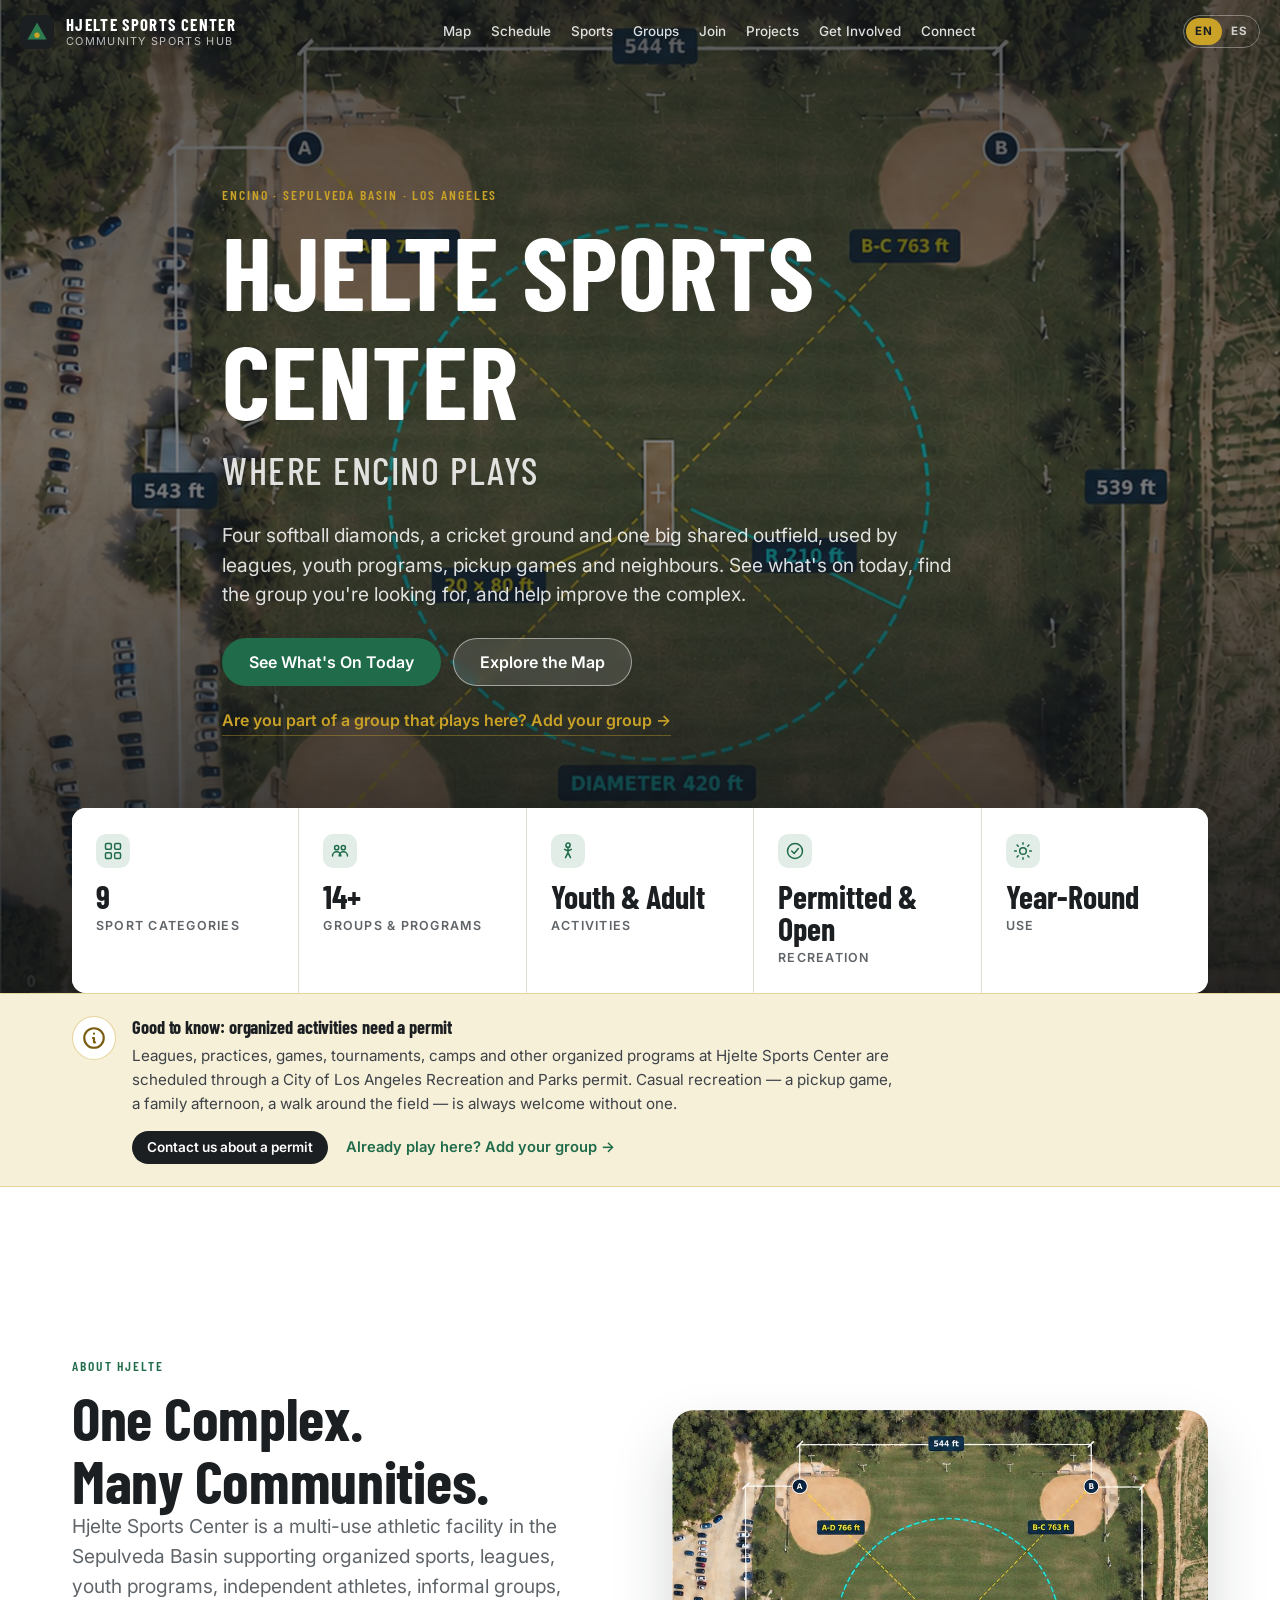
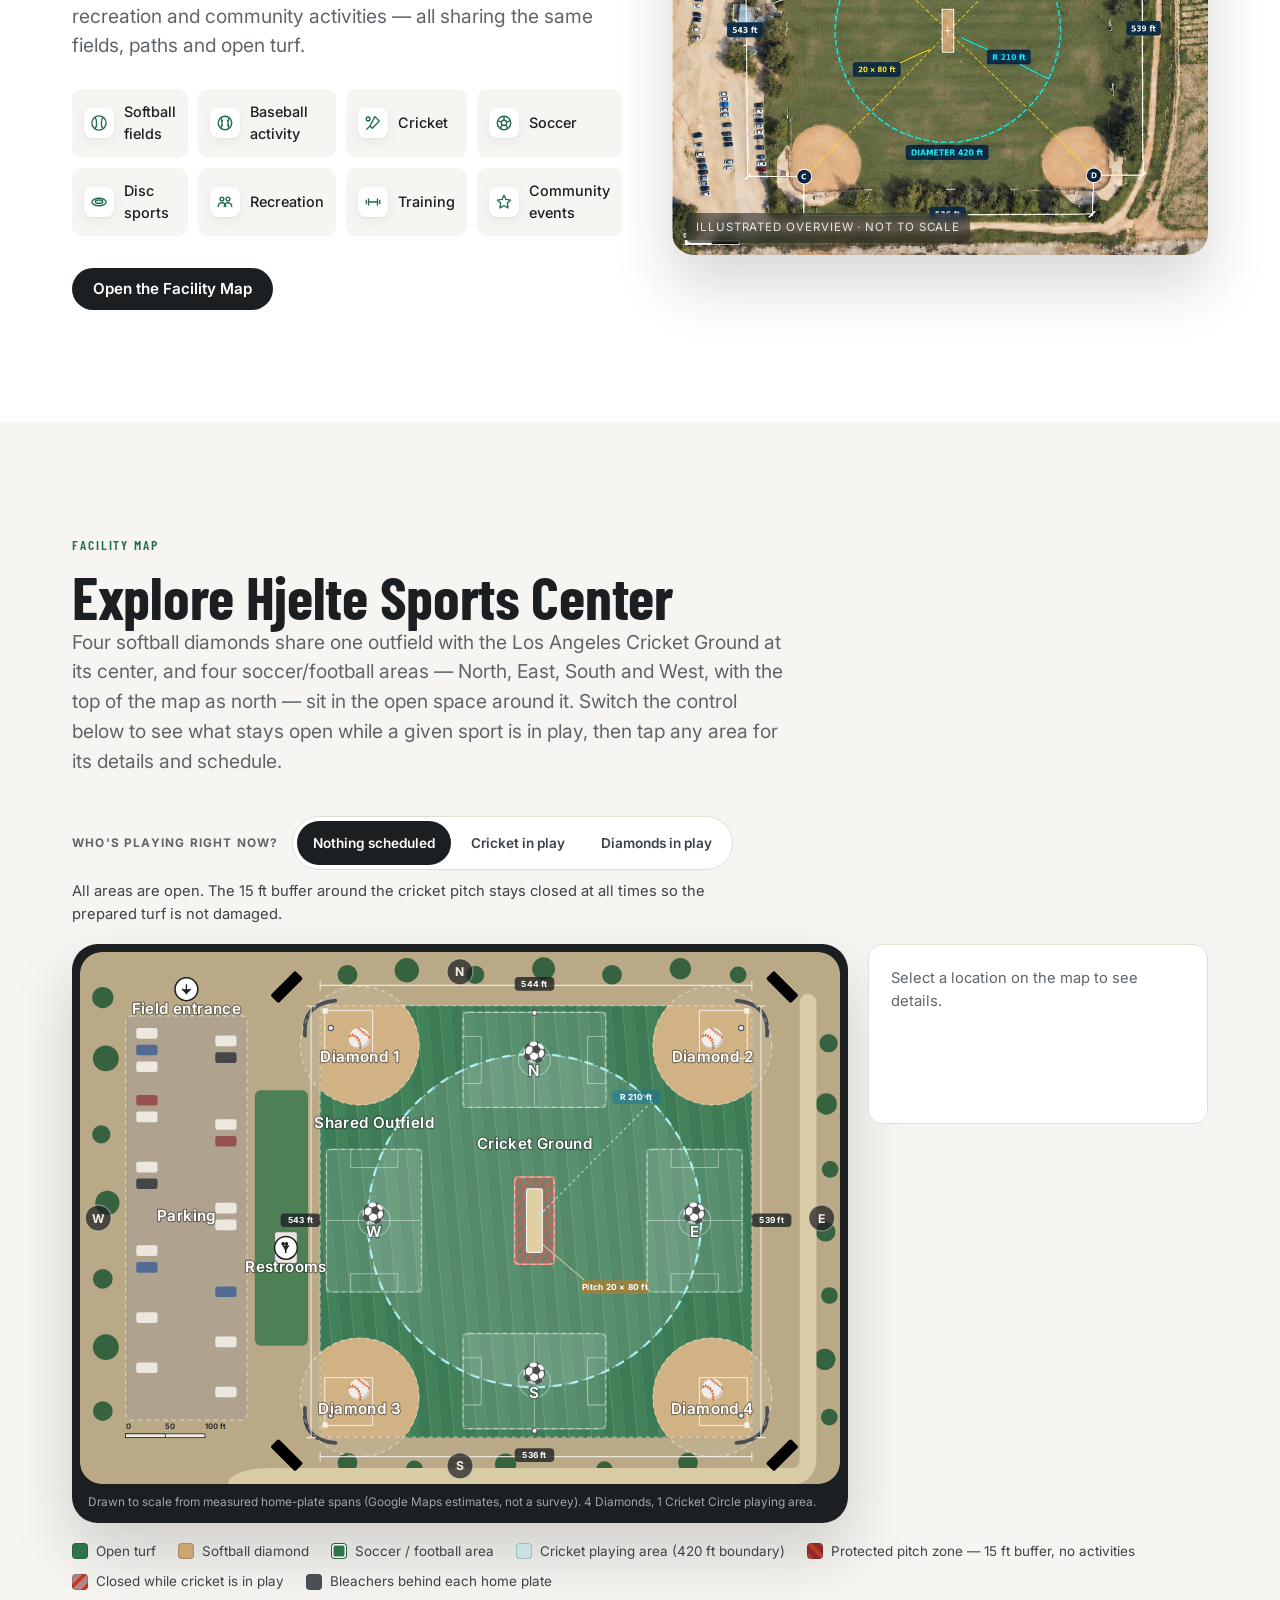
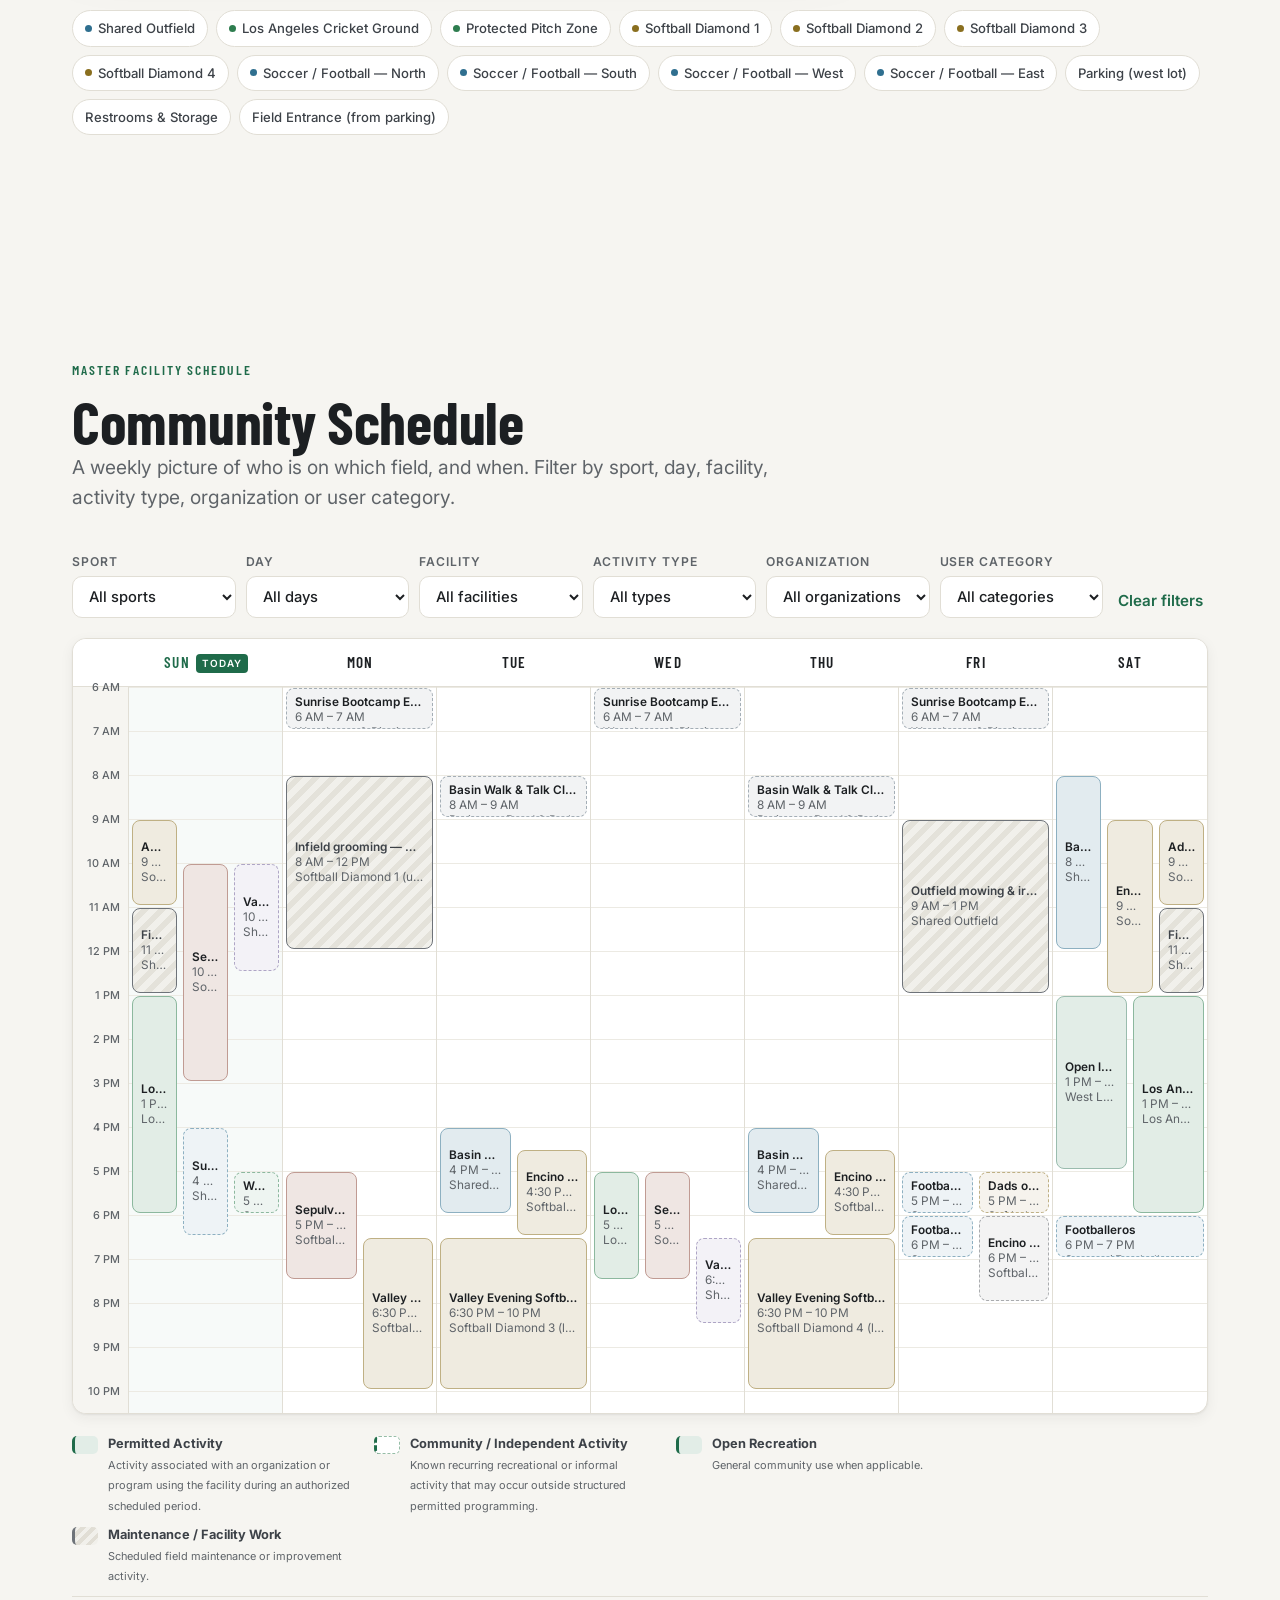
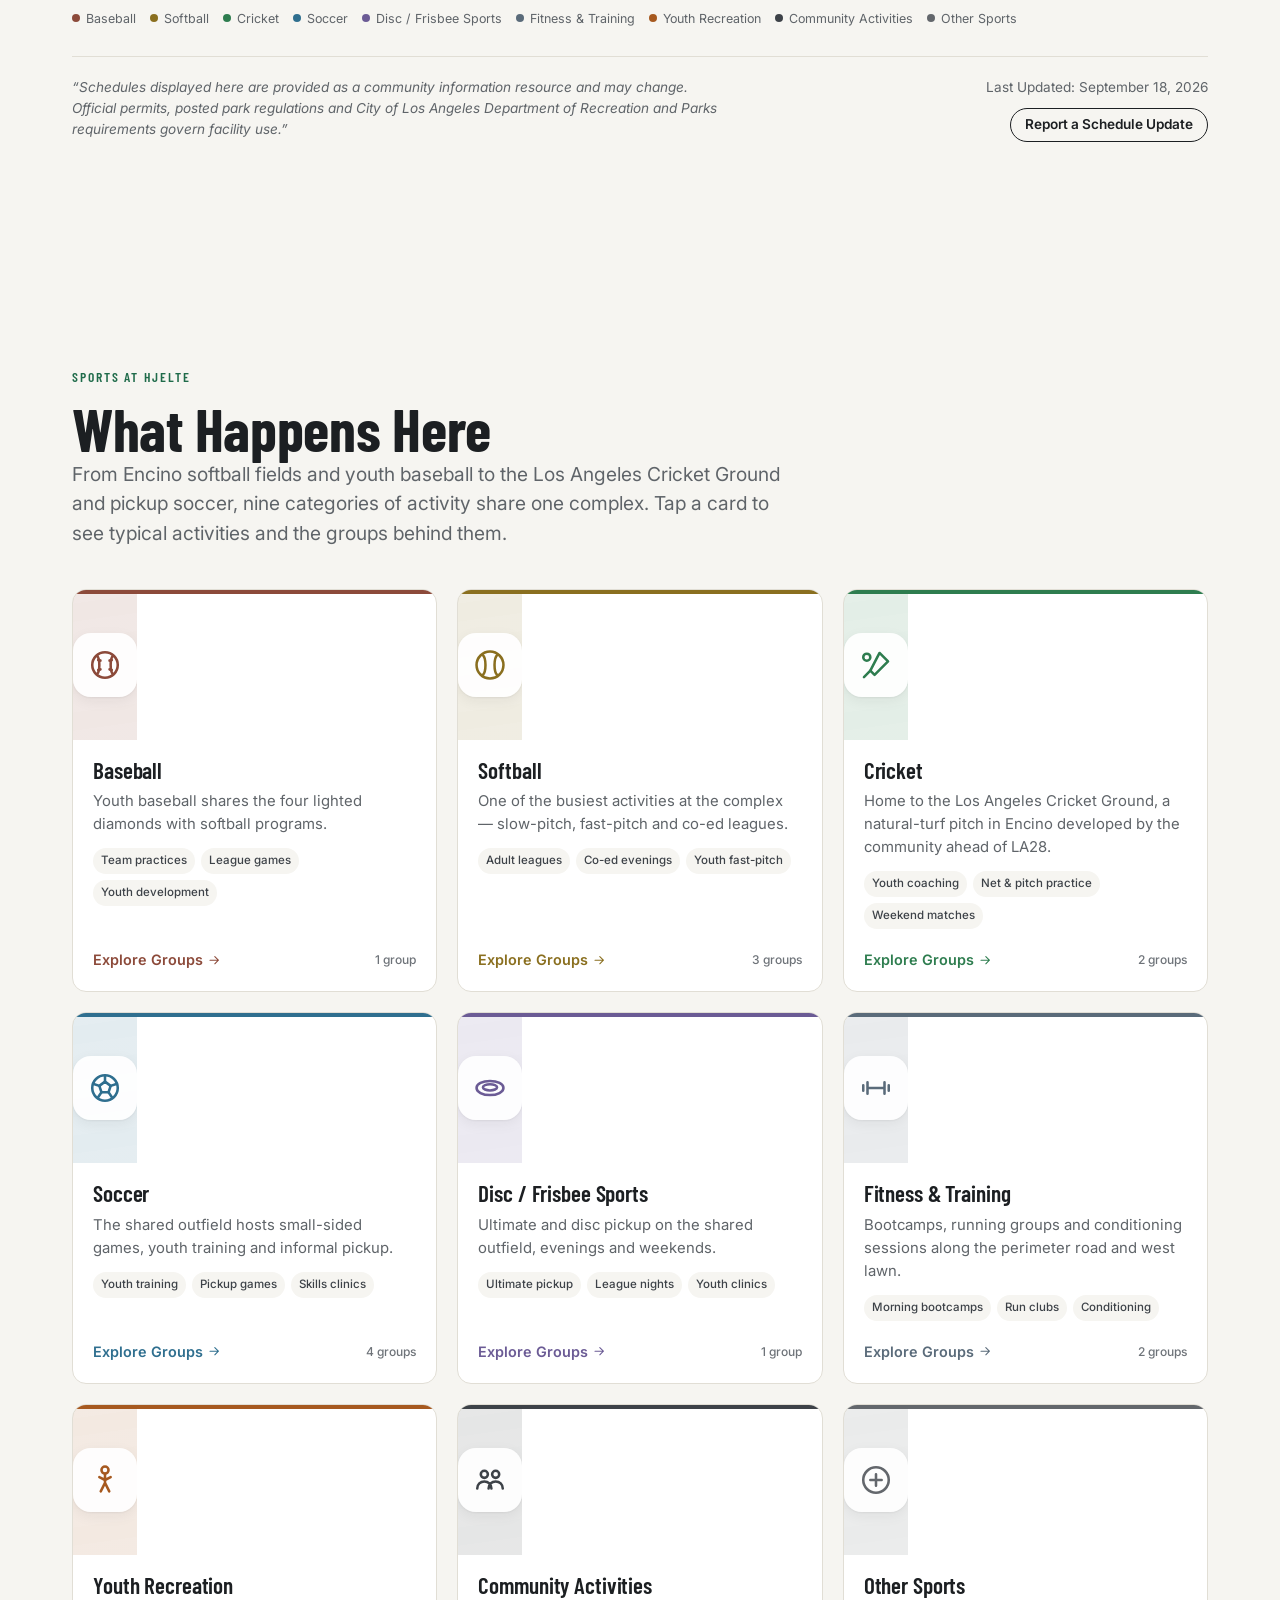
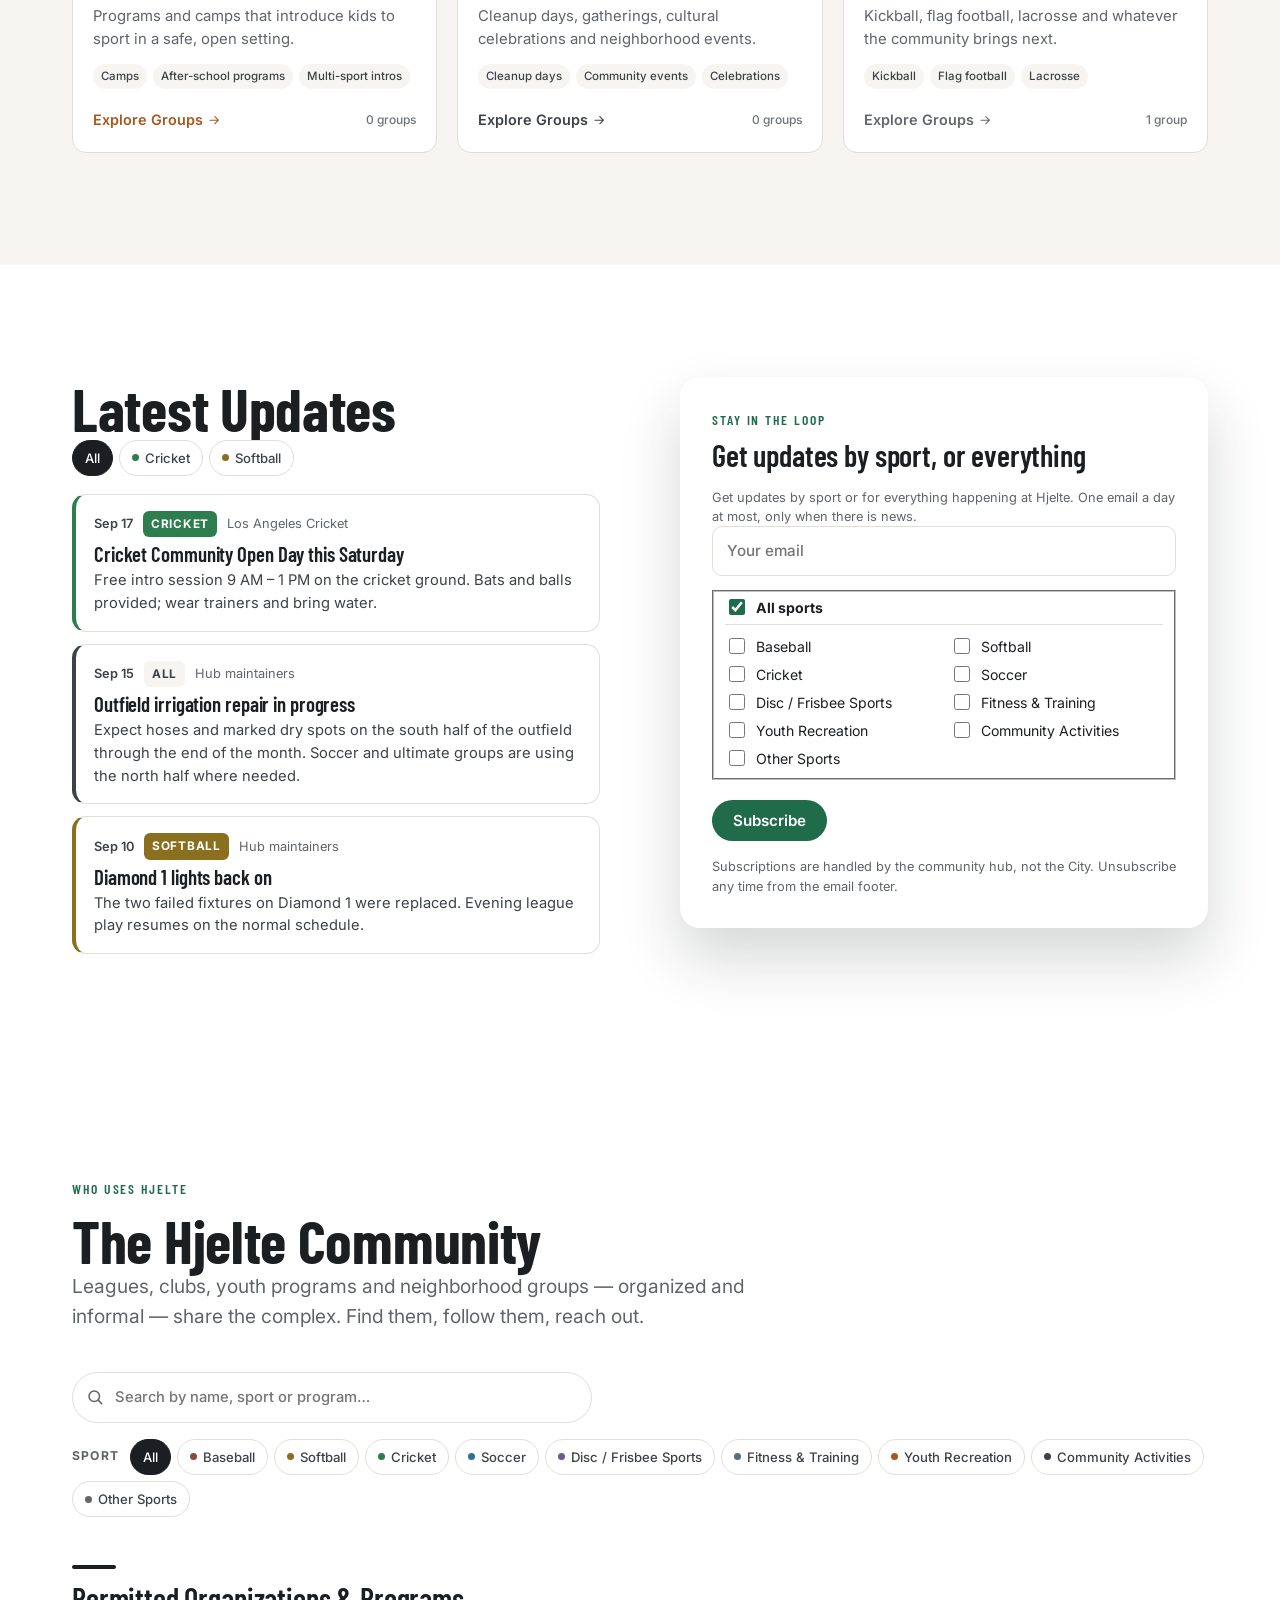
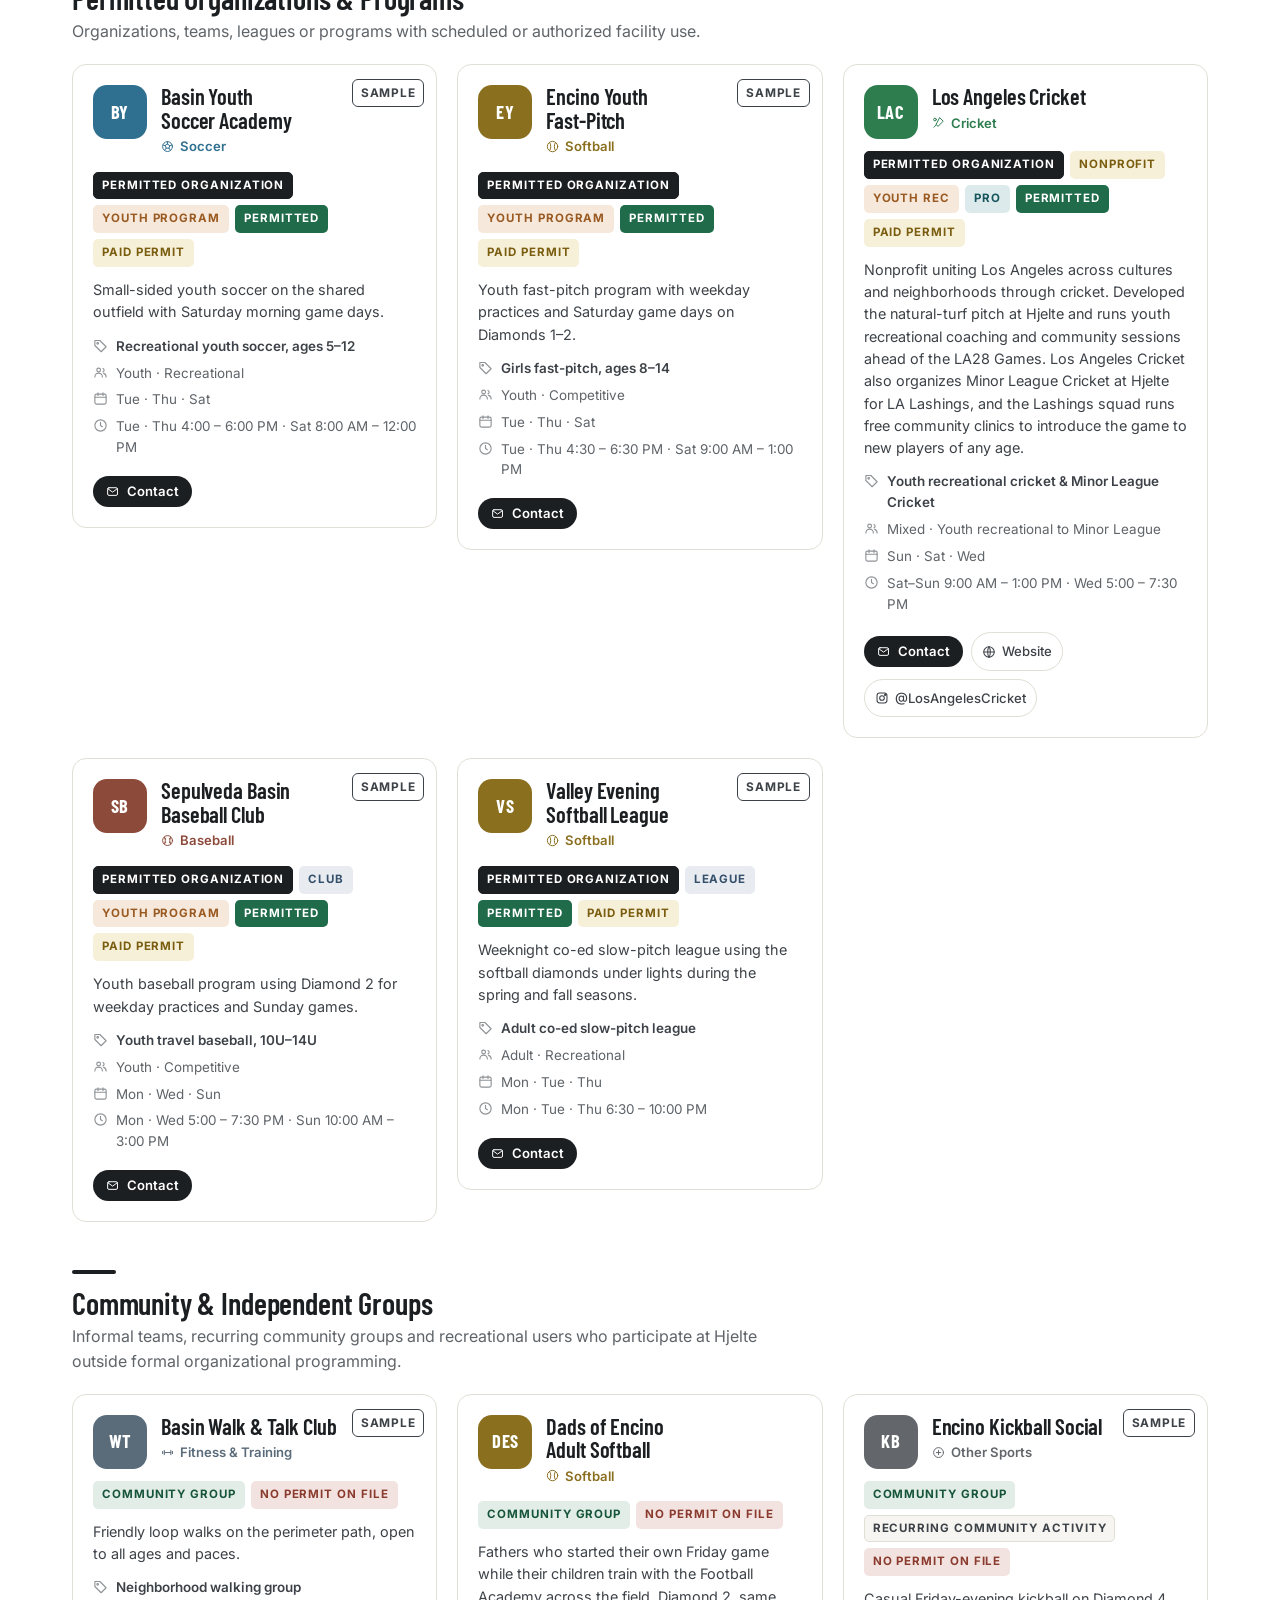
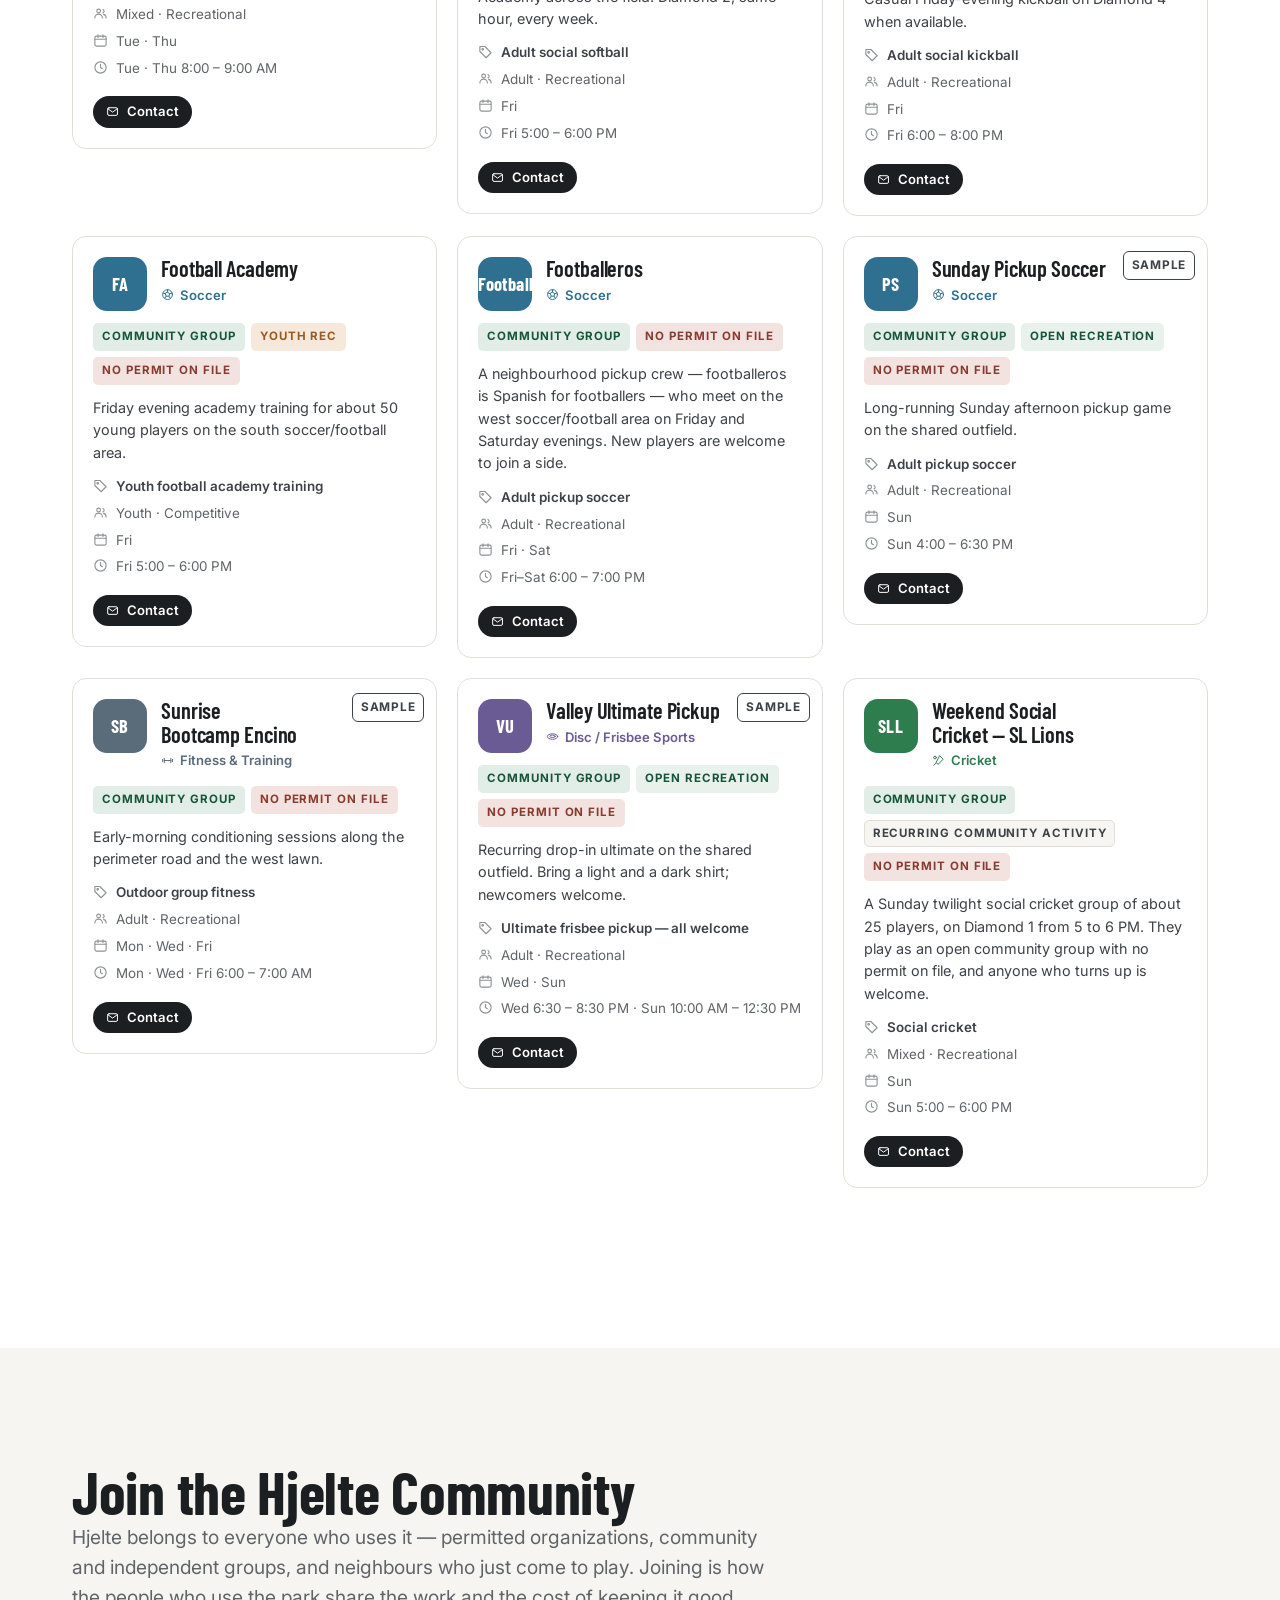
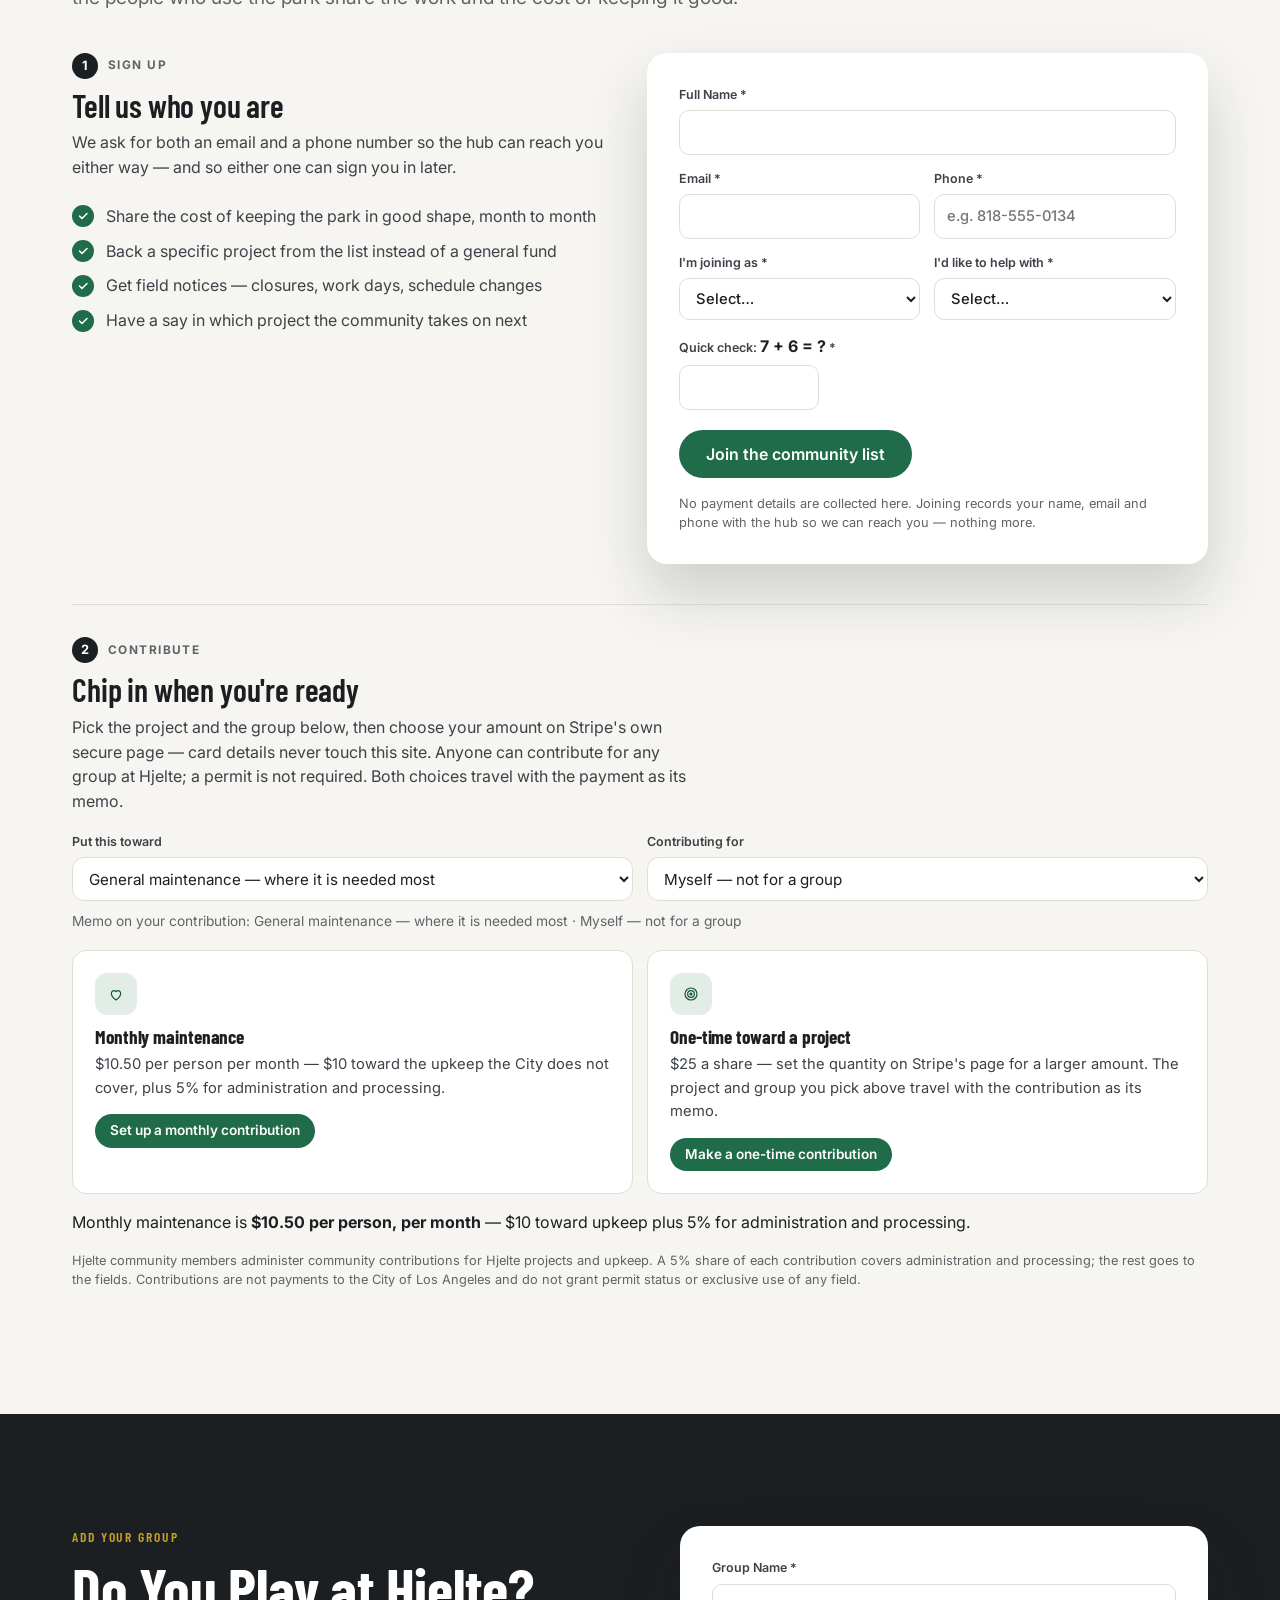
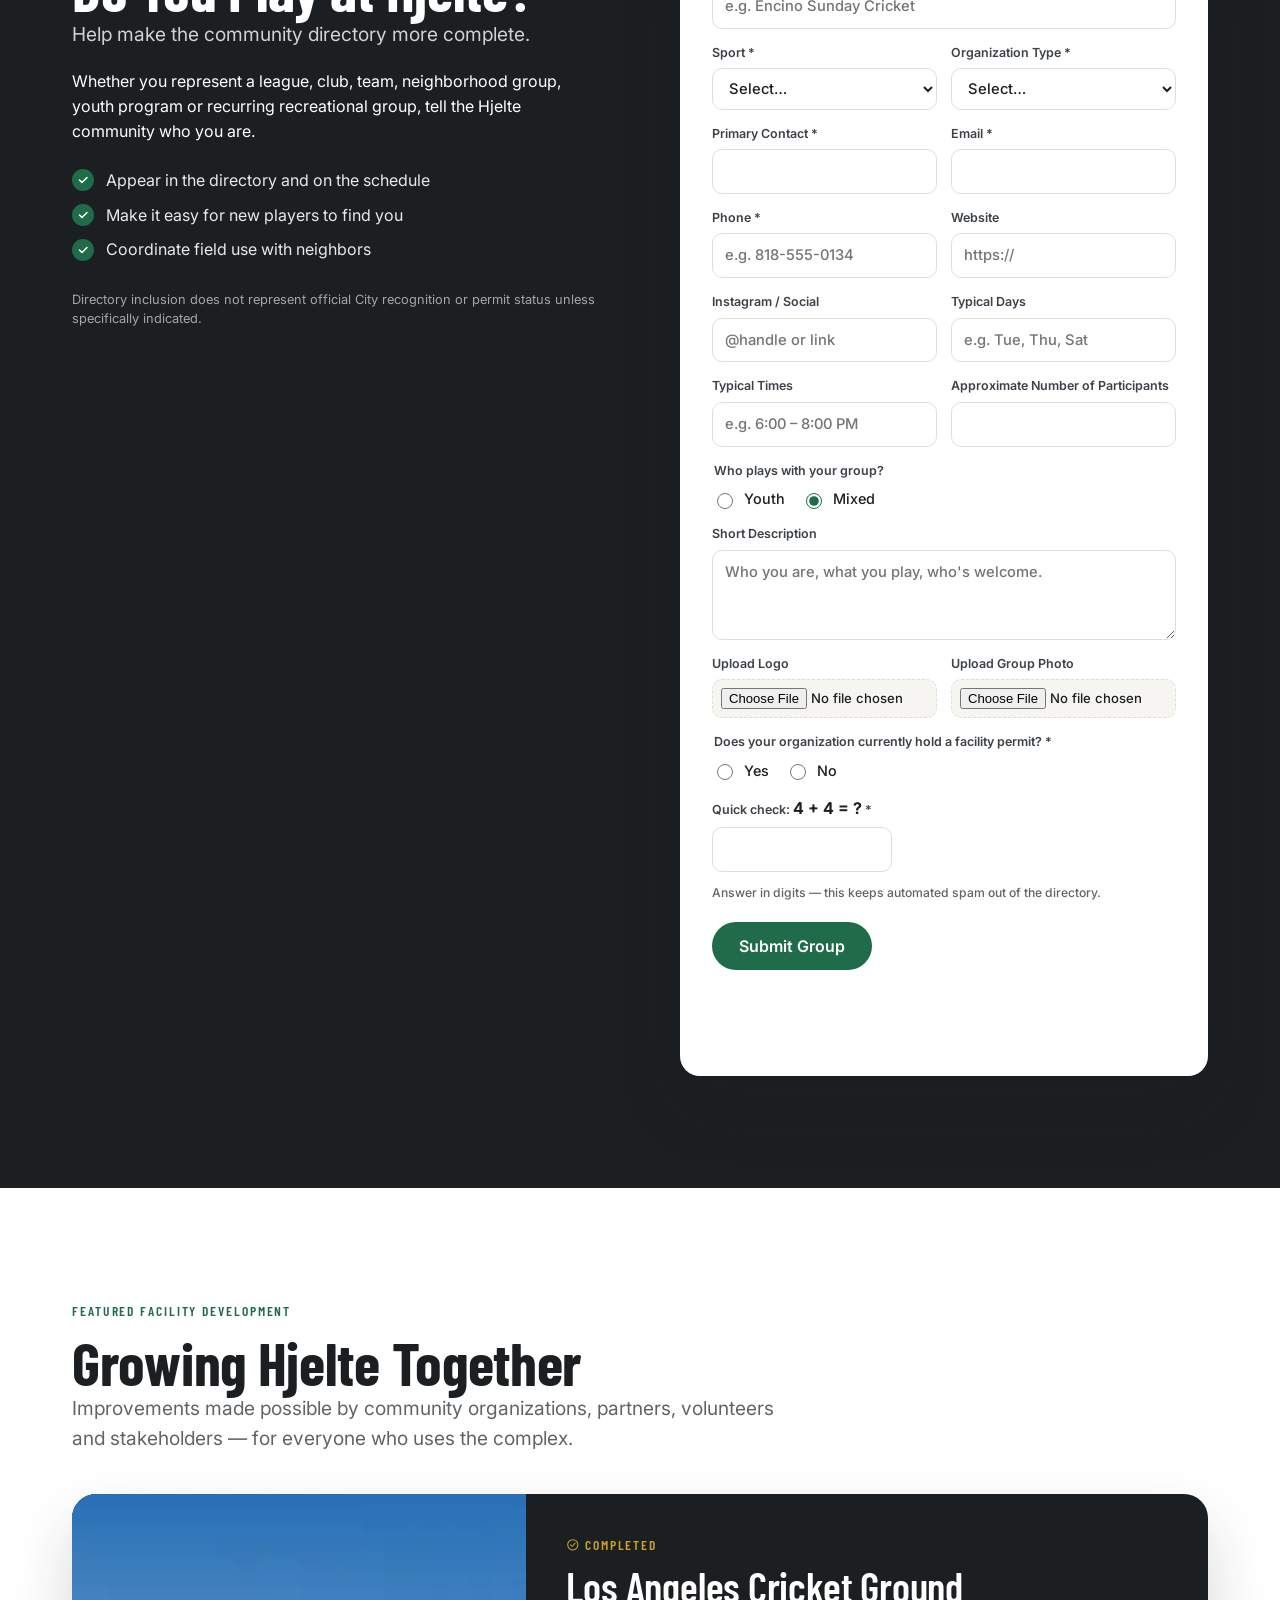
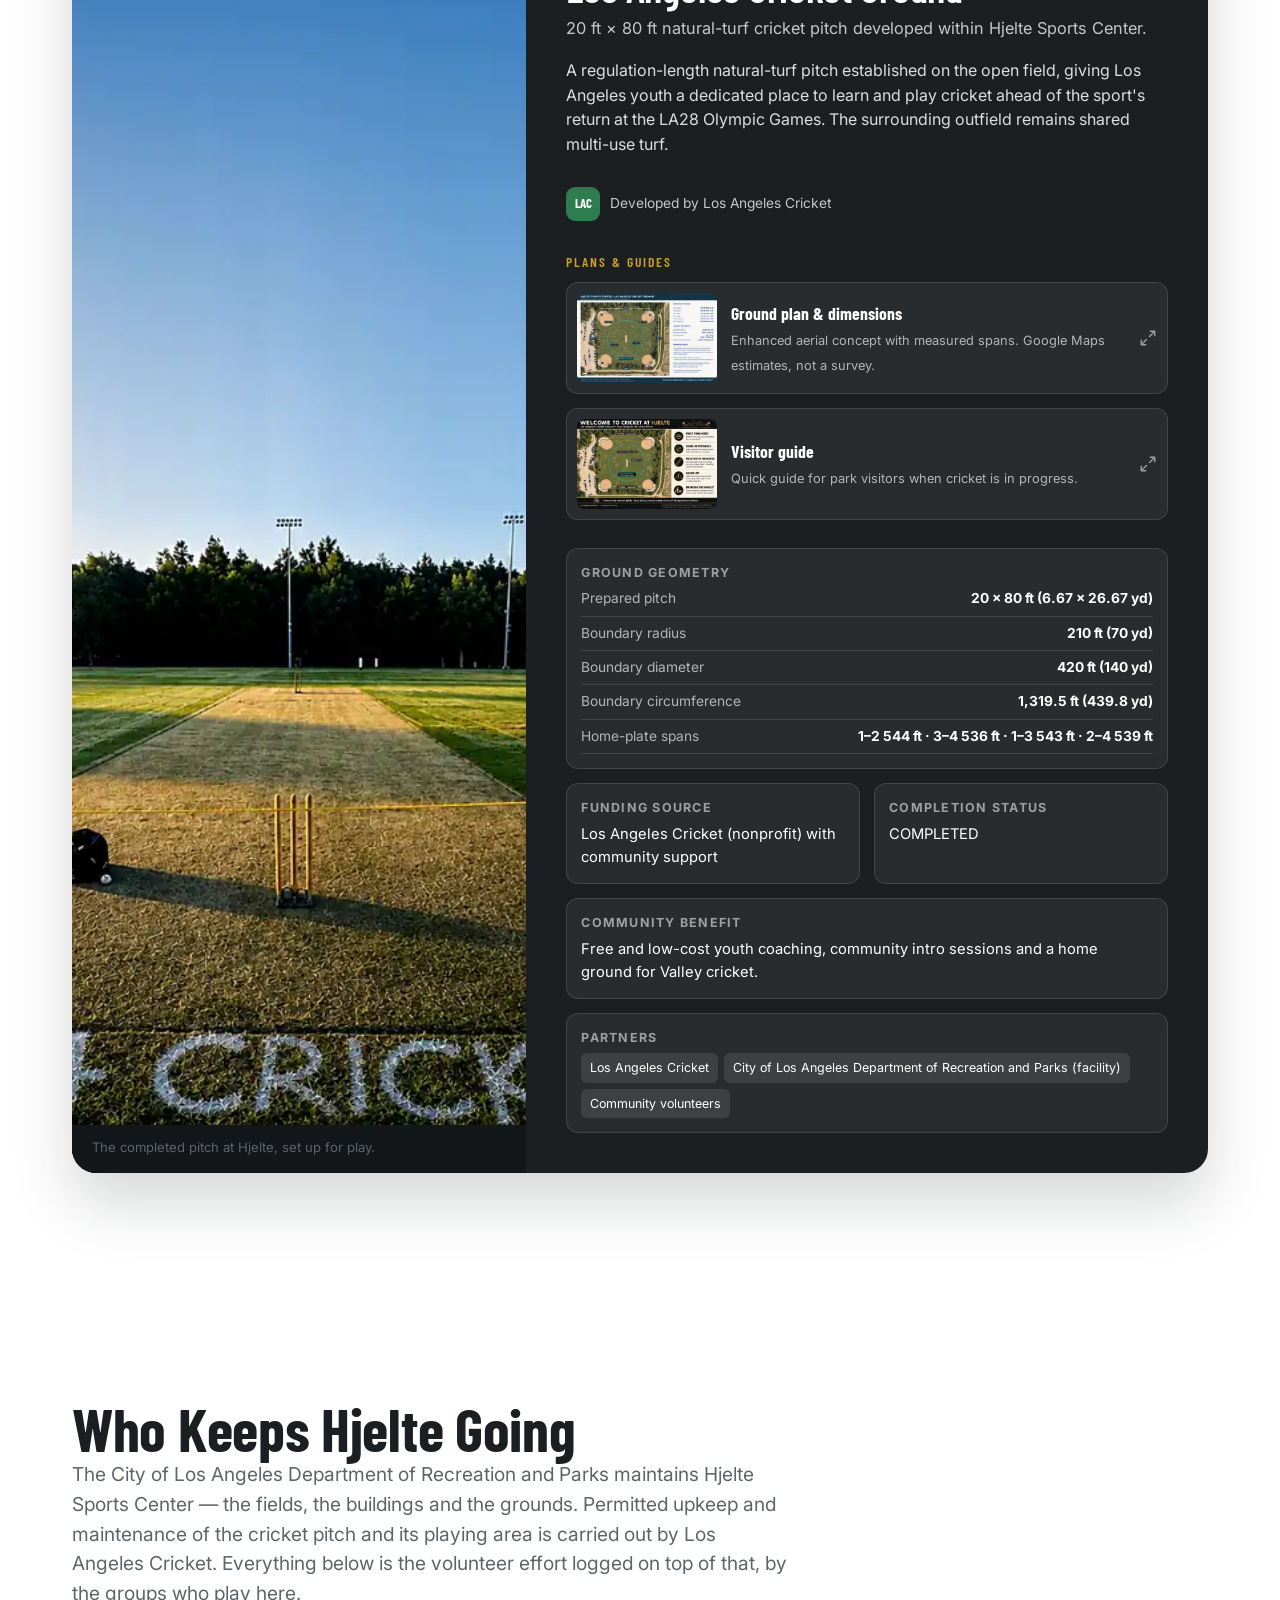
==== commit 5b51081b: "Hold every outgoing email except the admin sign-in code Six things sent mail, and one of them ran un" ====
--- a/index.html
+++ b/index.html
@@ -28,7 +28,7 @@
   <link rel="preconnect" href="https://fonts.gstatic.com" crossorigin>
   <link href="https://fonts.googleapis.com/css2?family=Barlow+Condensed:wght@500;600;700&family=Inter:wght@400;500;600;700&display=swap" rel="stylesheet">
   <link rel="preload" as="image" href="assets/img/hero-aerial.jpg" fetchpriority="high">
-  <link rel="stylesheet" href="css/styles.css?v=2026-09-20y">
+  <link rel="stylesheet" href="css/styles.css?v=2026-09-20z">
   <script type="application/ld+json">
   {
     "@context": "https://schema.org",
@@ -816,8 +816,8 @@
 
 <button class="to-top" id="toTop" aria-label="Back to top">↑</button>
 
-<script src="js/data.js?v=2026-09-20y"></script>
-<script src="js/i18n.js?v=2026-09-20y"></script>
-<script src="js/app.js?v=2026-09-20y"></script>
+<script src="js/data.js?v=2026-09-20z"></script>
+<script src="js/i18n.js?v=2026-09-20z"></script>
+<script src="js/app.js?v=2026-09-20z"></script>
 </body>
 </html>
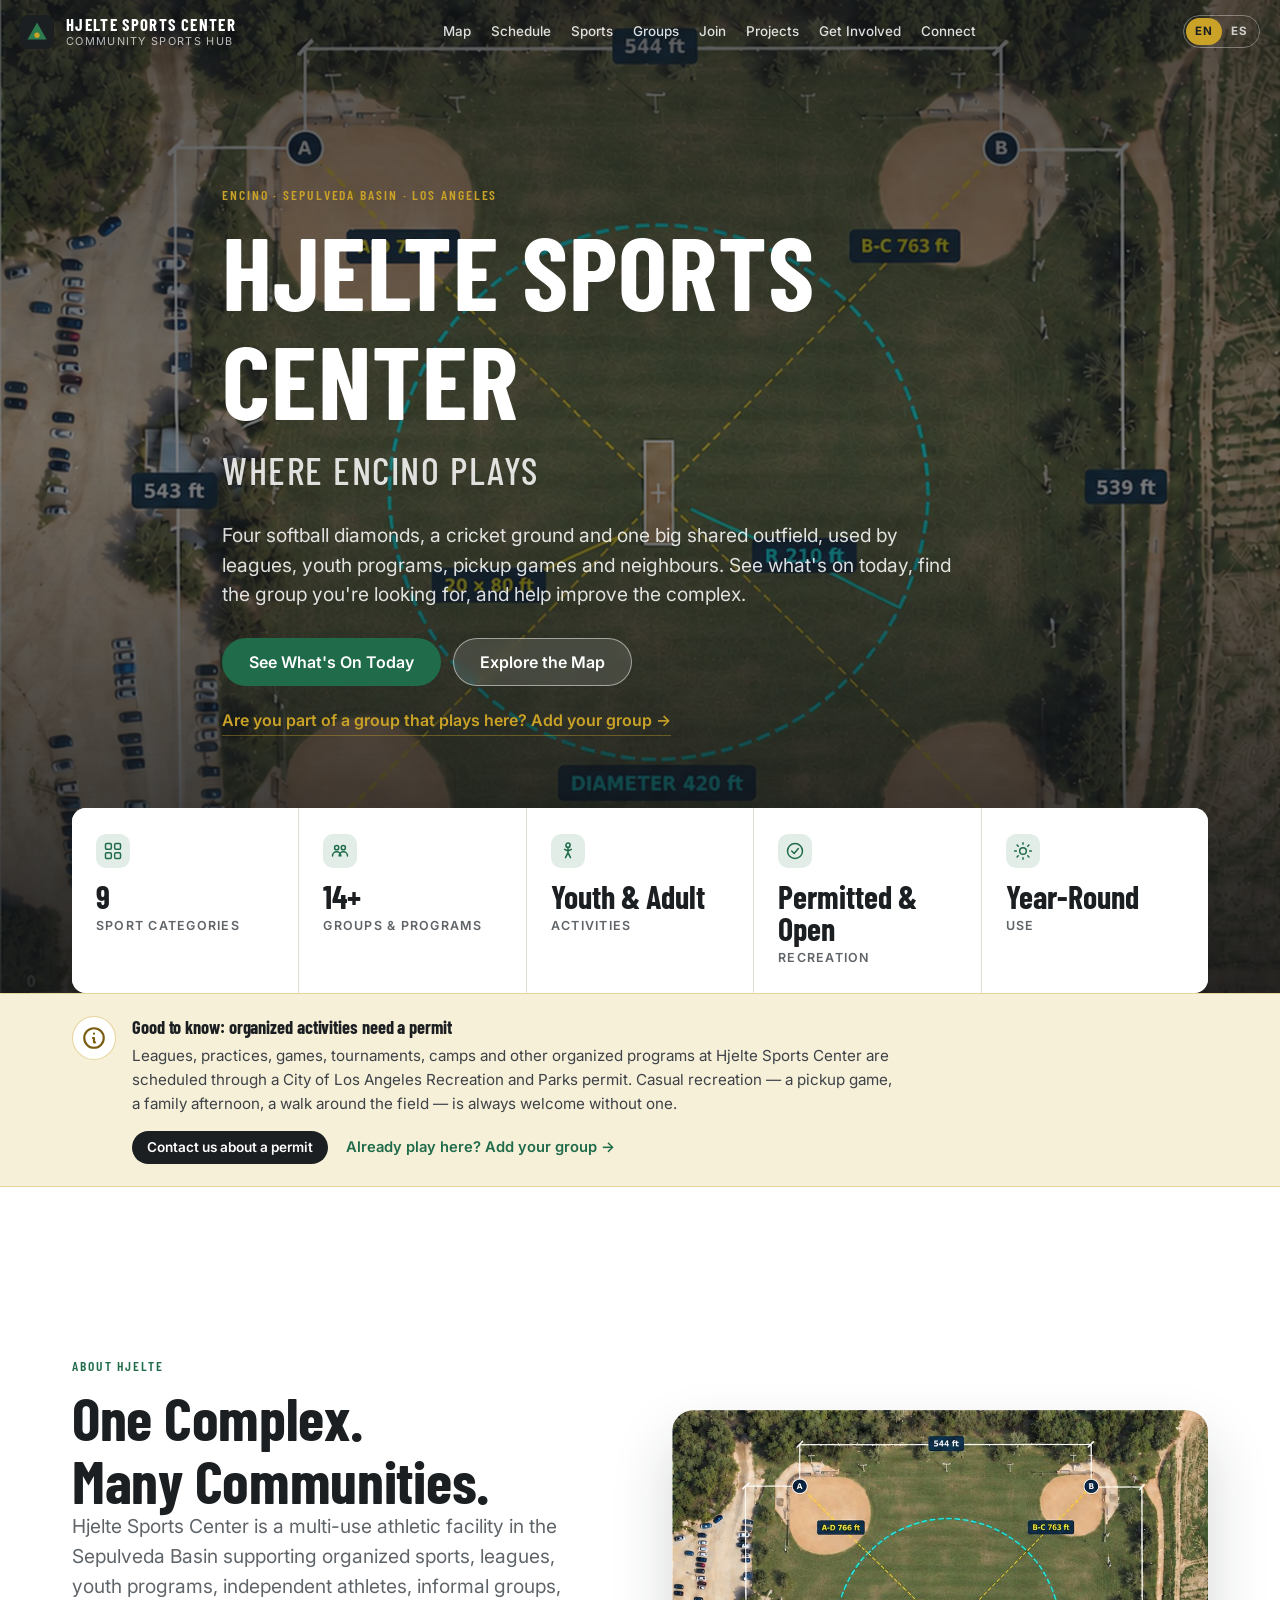
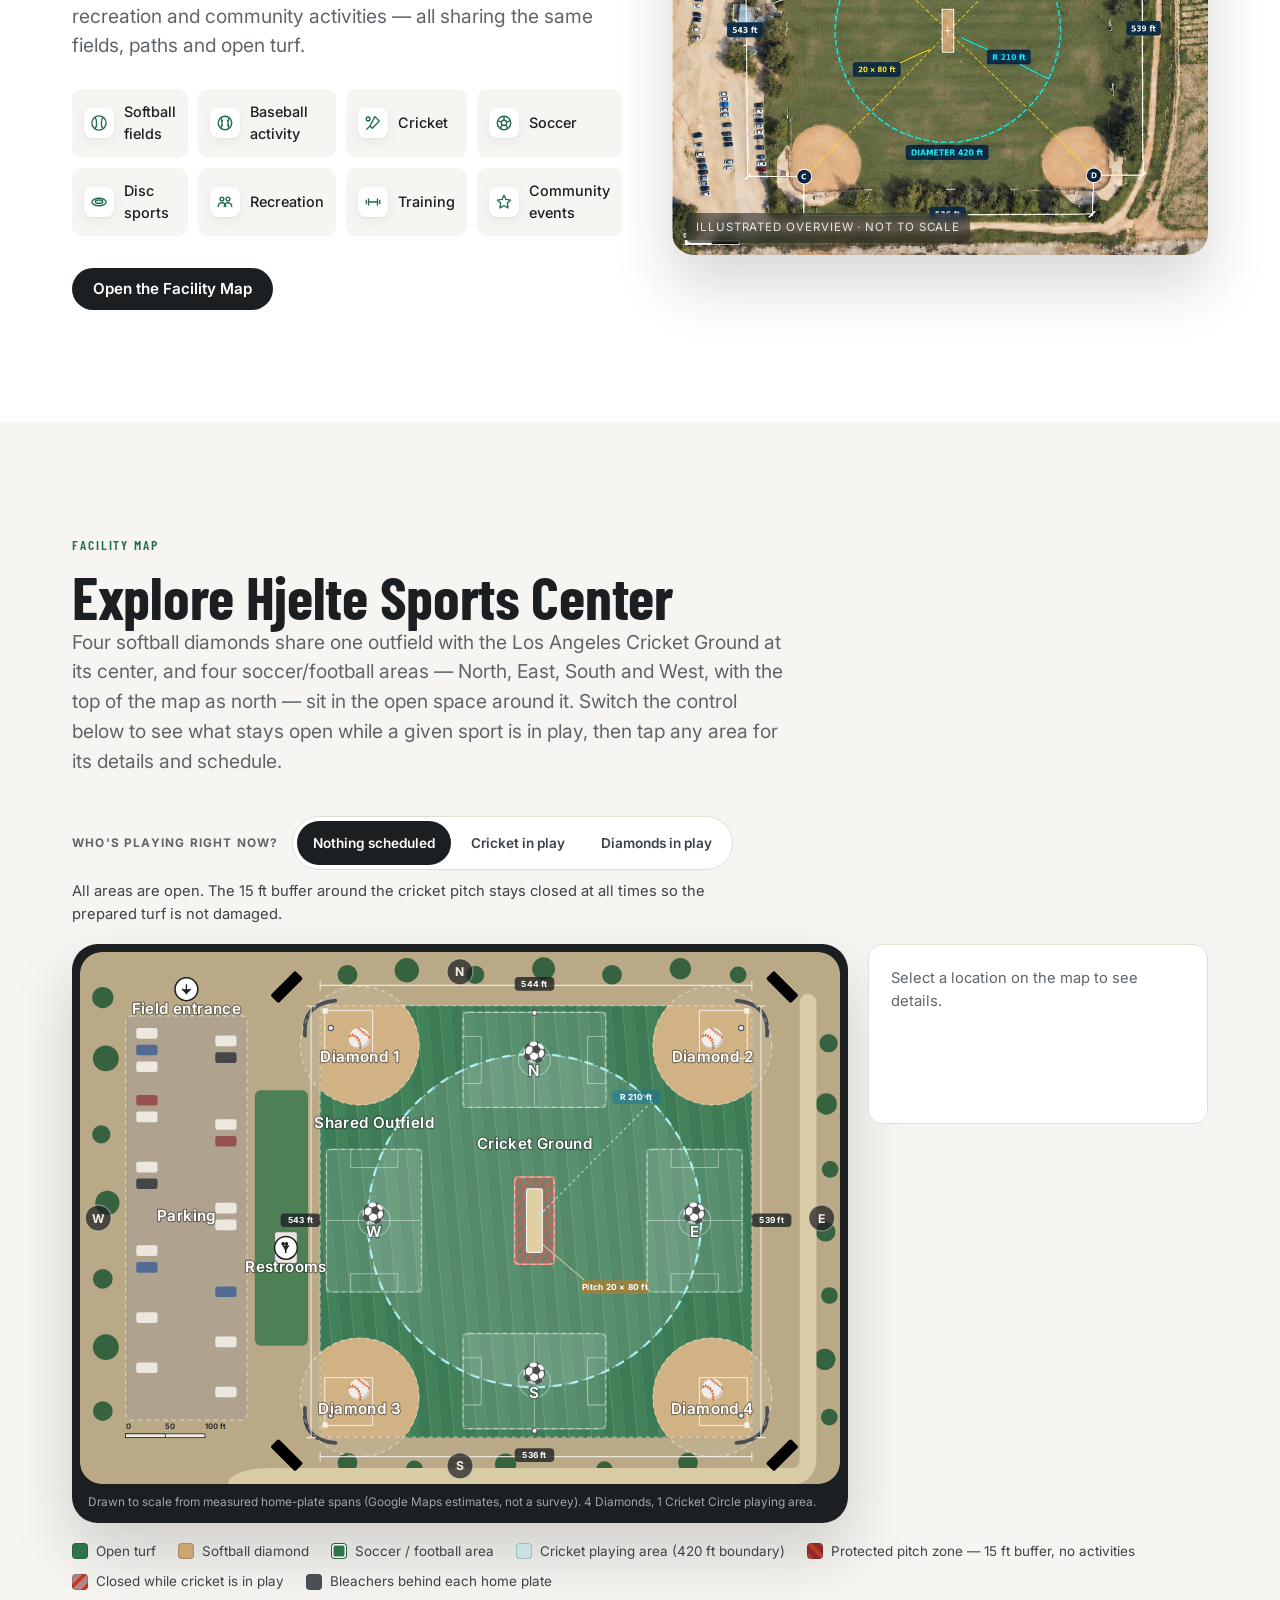
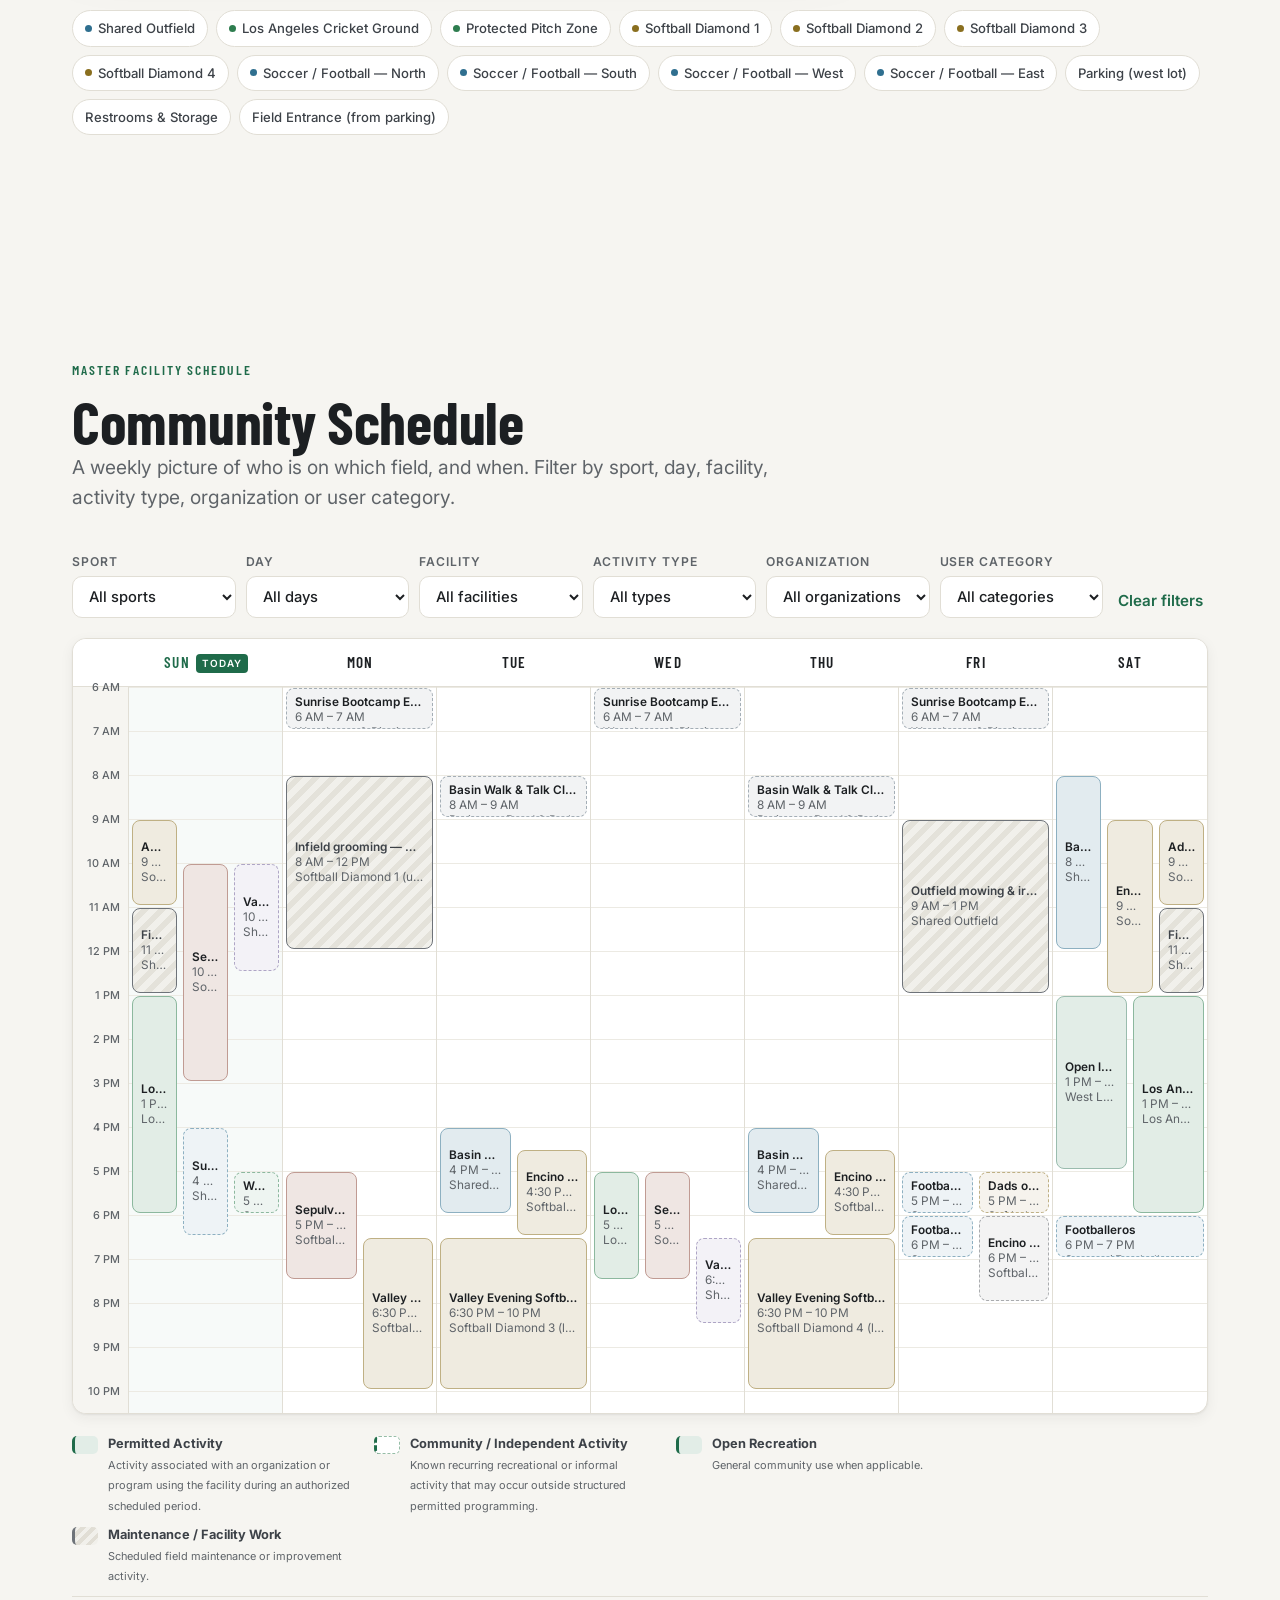
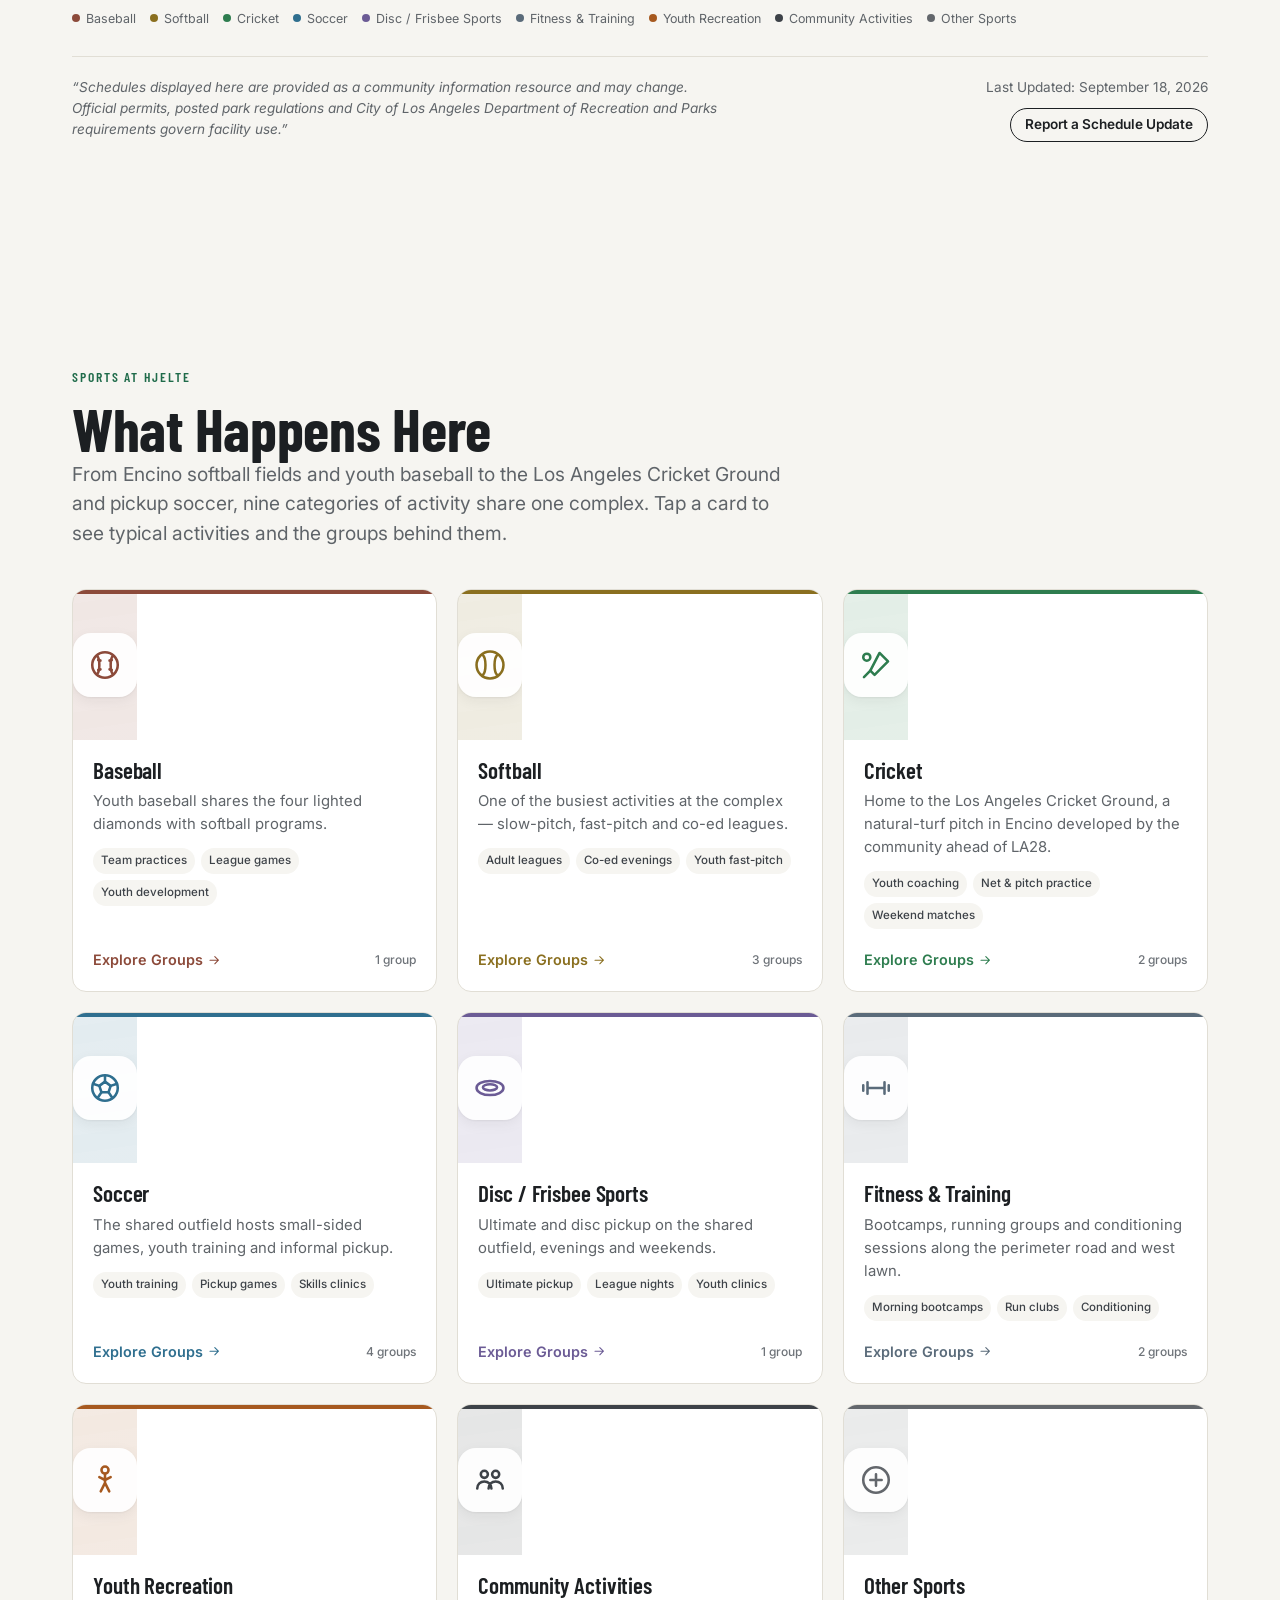
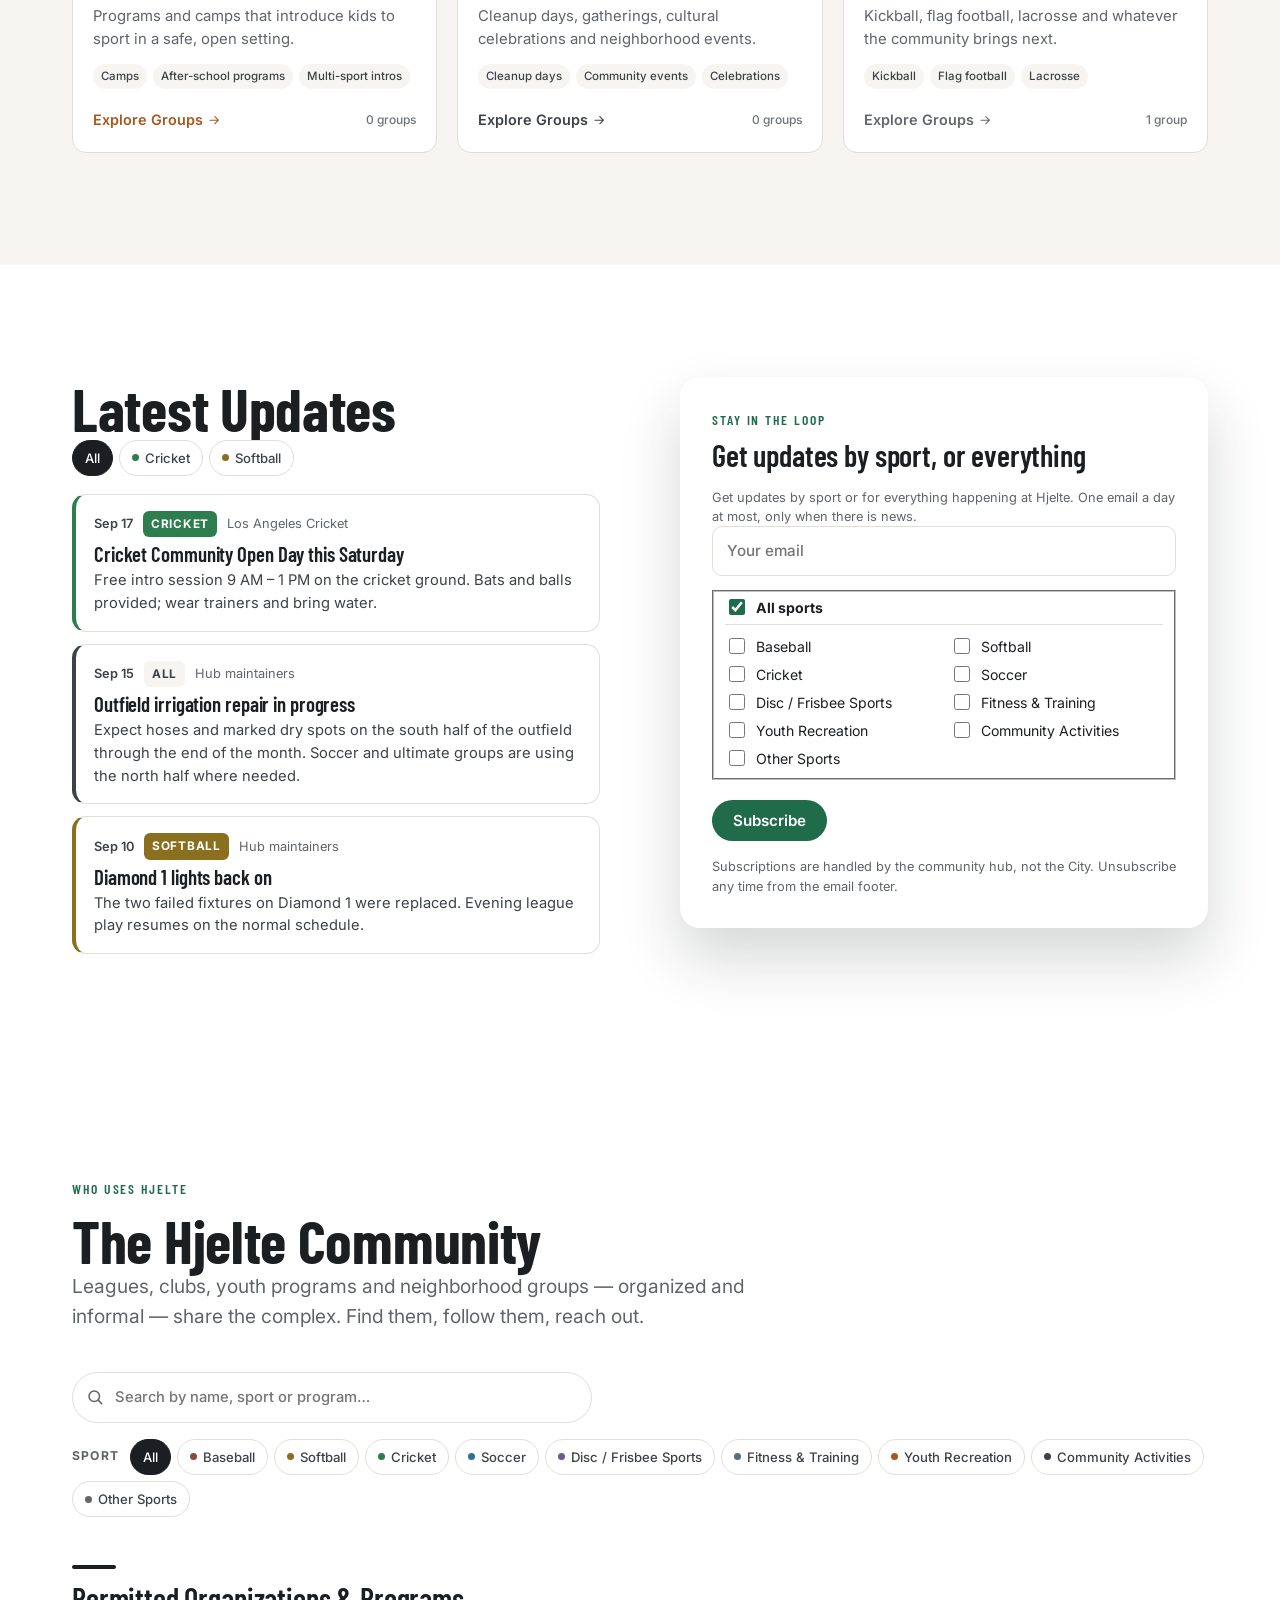
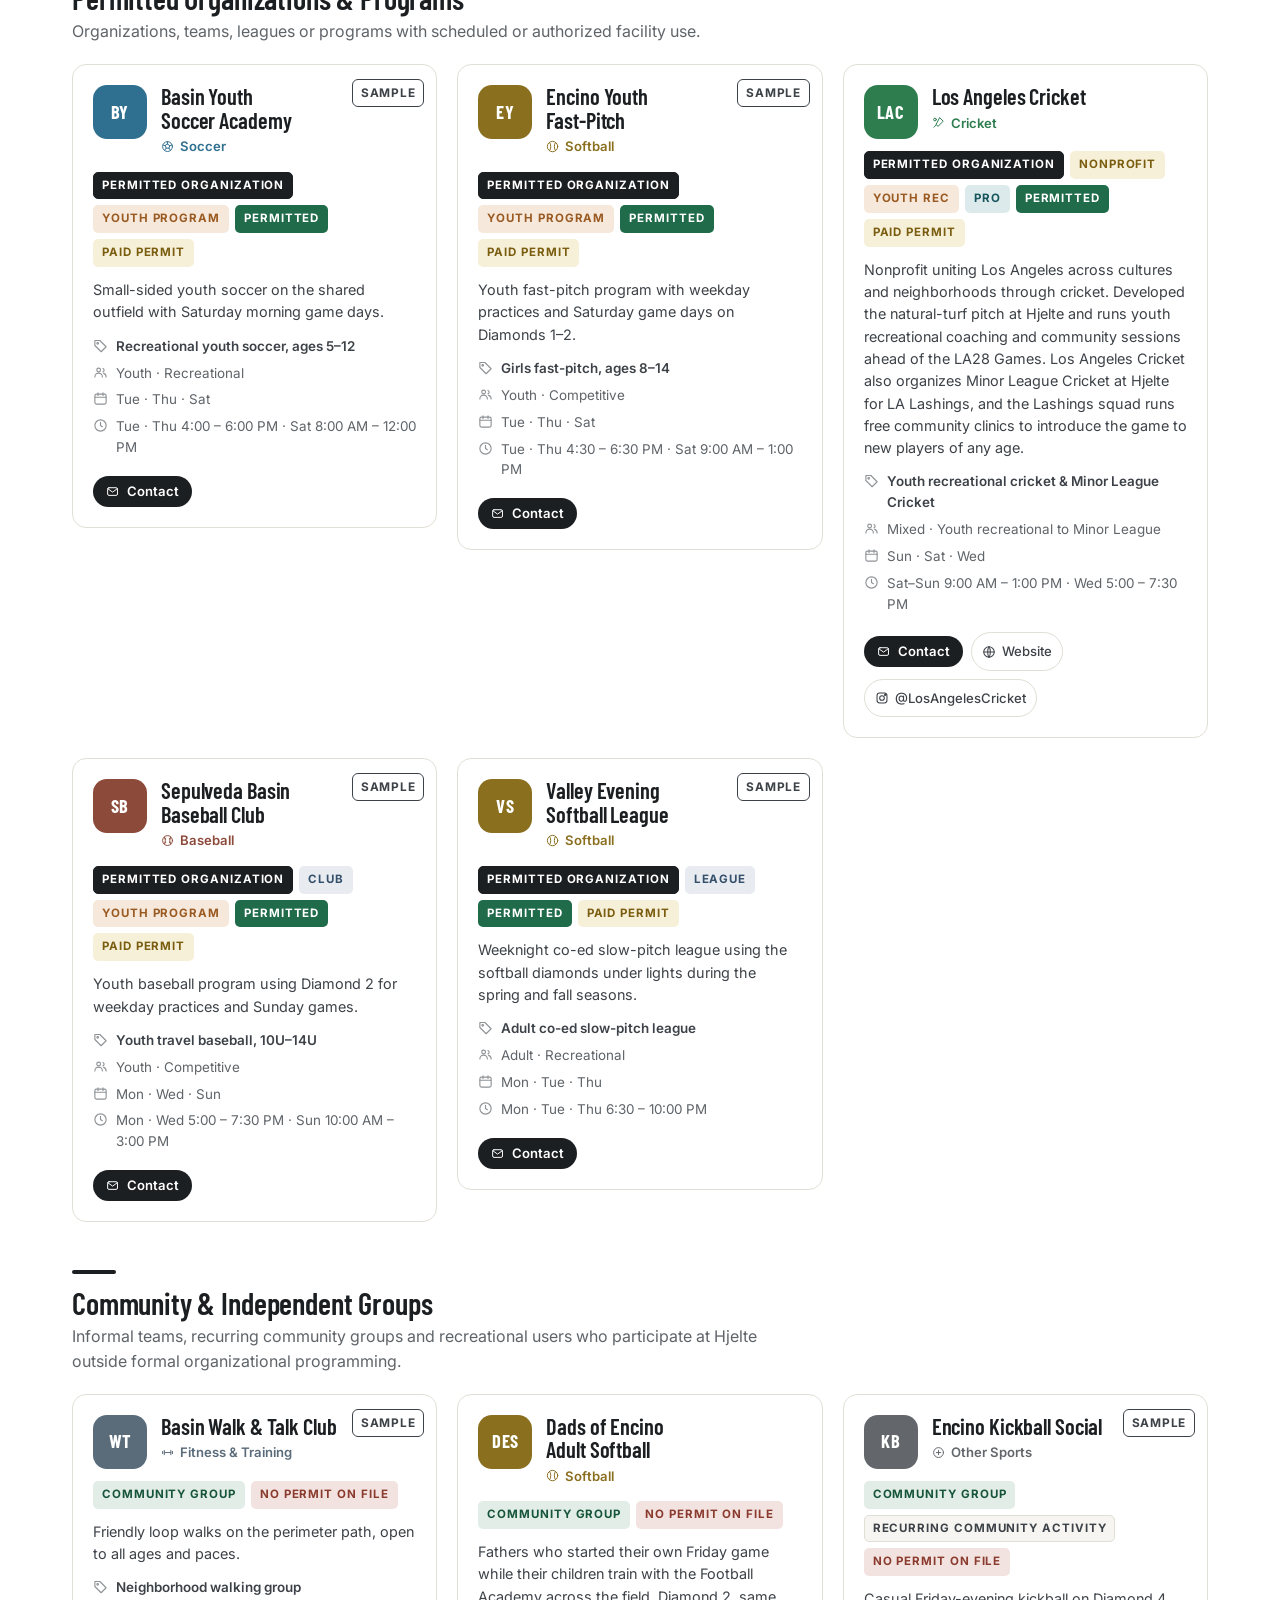
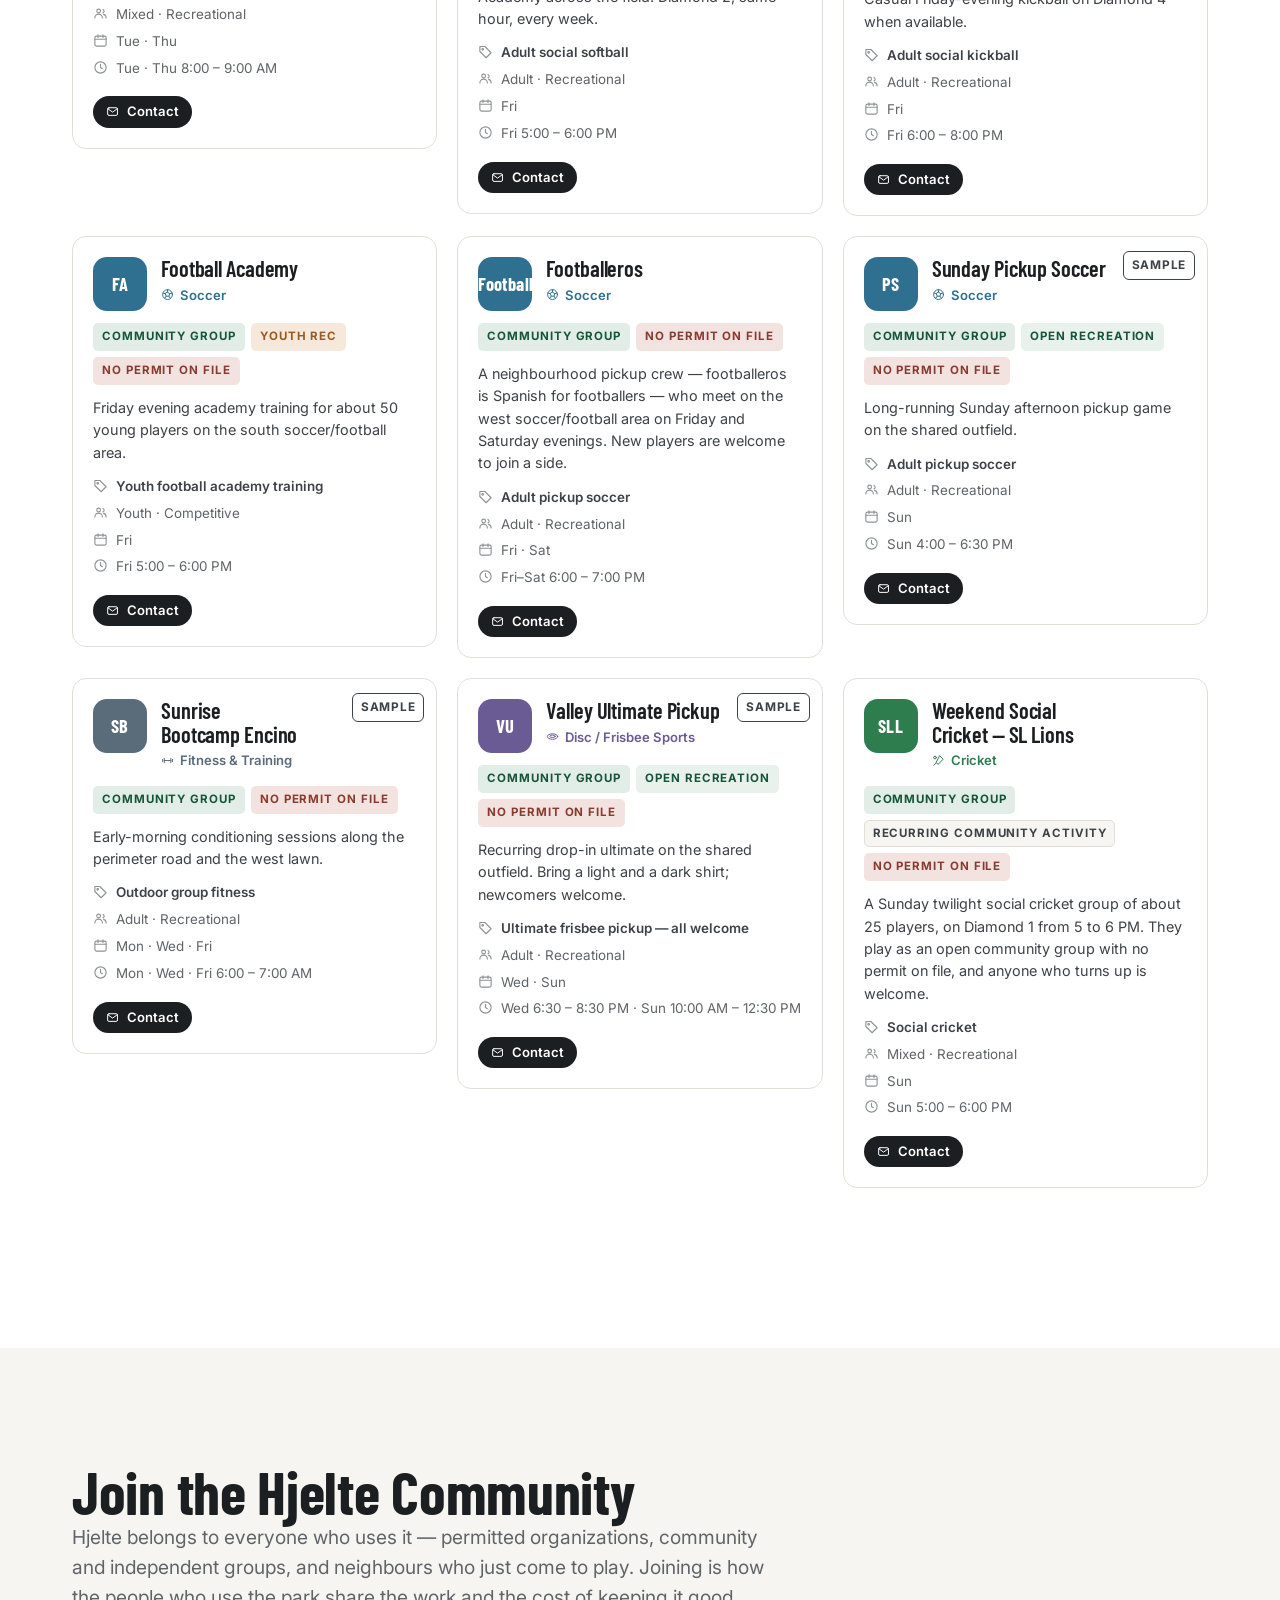
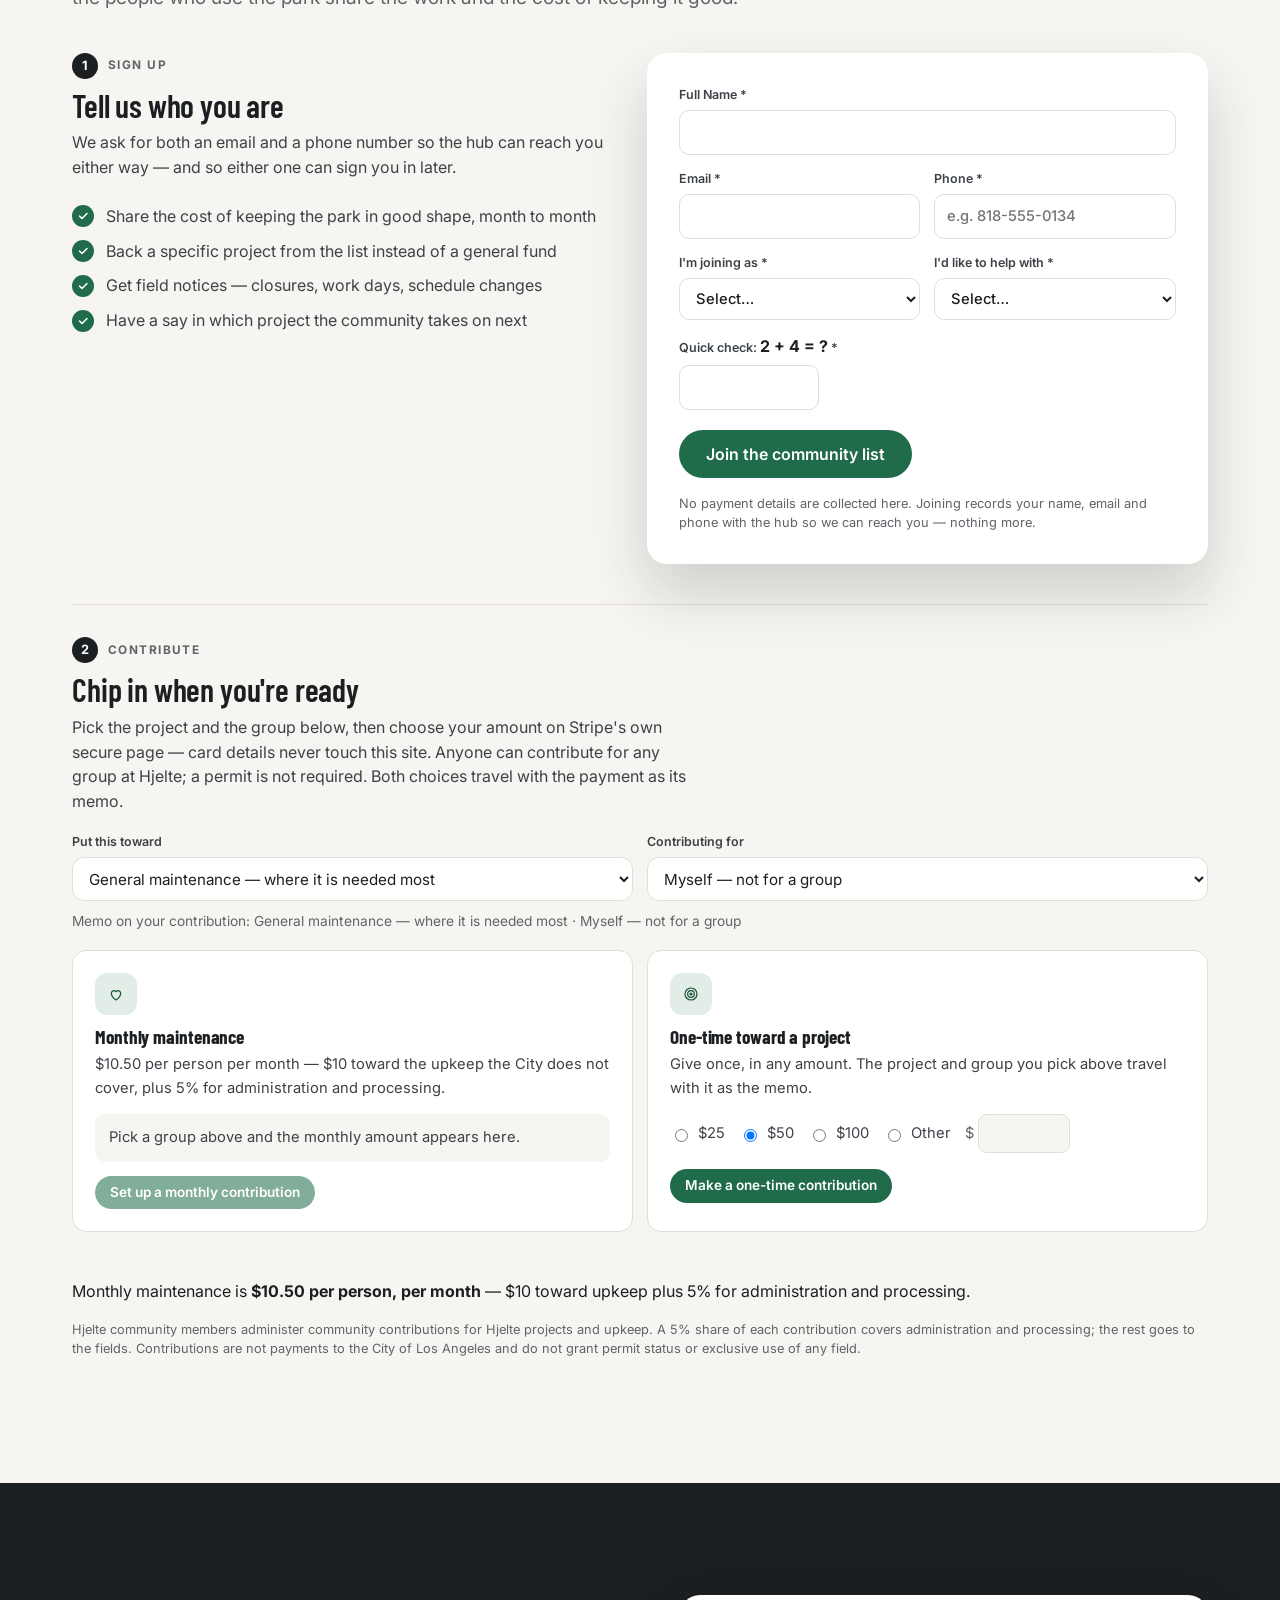
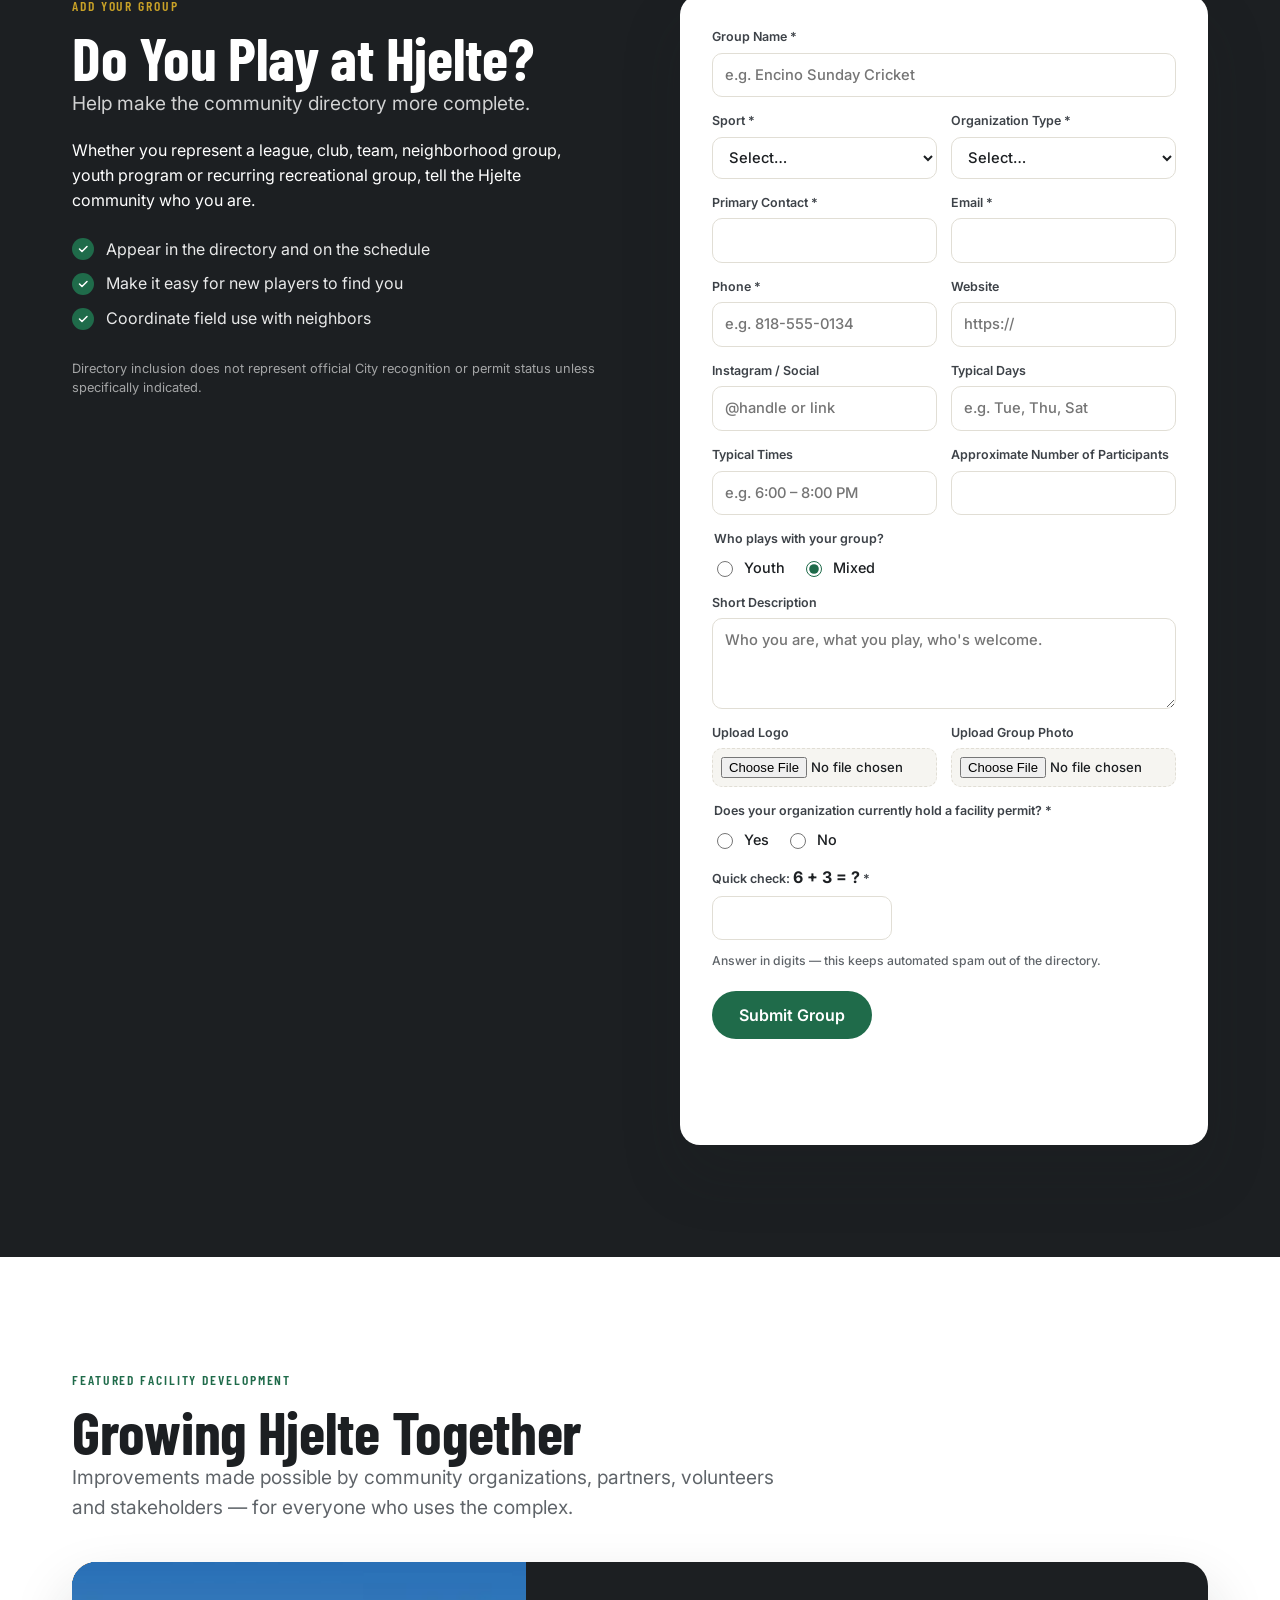
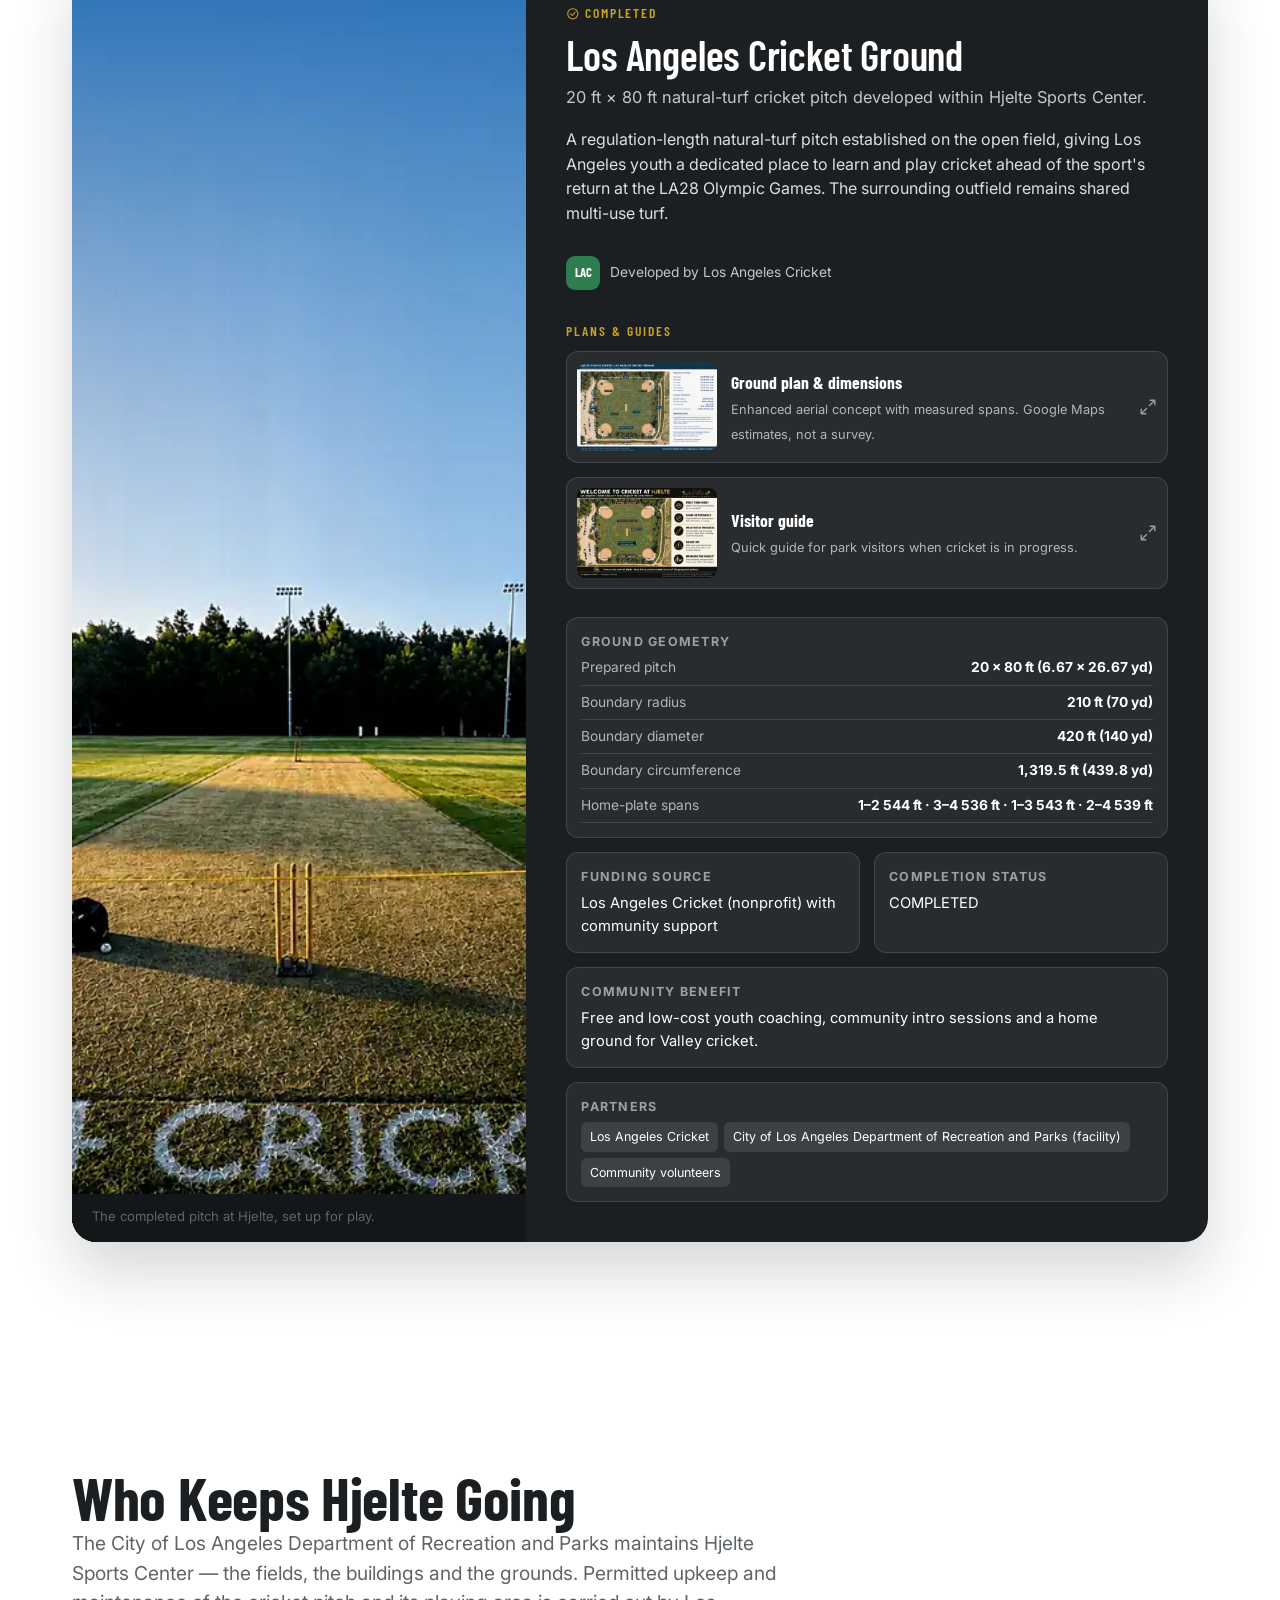
==== commit 1f55f4a6: "Contribution cards call the Stripe API: real amounts, real headcounts The monthly card now names the" ====
--- a/index.html
+++ b/index.html
@@ -28,7 +28,7 @@
   <link rel="preconnect" href="https://fonts.gstatic.com" crossorigin>
   <link href="https://fonts.googleapis.com/css2?family=Barlow+Condensed:wght@500;600;700&family=Inter:wght@400;500;600;700&display=swap" rel="stylesheet">
   <link rel="preload" as="image" href="assets/img/hero-aerial.jpg" fetchpriority="high">
-  <link rel="stylesheet" href="css/styles.css?v=2026-09-20z">
+  <link rel="stylesheet" href="css/styles.css?v=2026-09-20aa">
   <script type="application/ld+json">
   {
     "@context": "https://schema.org",
@@ -816,8 +816,8 @@
 
 <button class="to-top" id="toTop" aria-label="Back to top">↑</button>
 
-<script src="js/data.js?v=2026-09-20z"></script>
-<script src="js/i18n.js?v=2026-09-20z"></script>
-<script src="js/app.js?v=2026-09-20z"></script>
+<script src="js/data.js?v=2026-09-20aa"></script>
+<script src="js/i18n.js?v=2026-09-20aa"></script>
+<script src="js/app.js?v=2026-09-20aa"></script>
 </body>
 </html>
--- a/css/styles.css
+++ b/css/styles.css
@@ -1039,6 +1039,21 @@
 .pay-card h4 { font-family: var(--display); font-size: 1.2rem; margin-bottom: 6px; }
 .pay-card p { font-size: .92rem; color: var(--ink-3); margin-bottom: 14px; line-height: 1.6; }
 .pay-pending { font-size: .86rem; color: var(--muted); font-style: normal; margin: 0; }
+/* The monthly figure is spelled out on the card so the first time anyone sees
+   the amount is here, not on Stripe's page. */
+.pay-total { font-size: .92rem; color: var(--ink-3); line-height: 1.55; margin: 0 0 14px;
+  padding: 12px 14px; background: var(--off); border-radius: 10px; }
+.pay-total b { color: var(--ink); font-size: 1rem; }
+.pay-total span { color: var(--muted); font-size: .84rem; }
+.amt-row { display: flex; flex-wrap: wrap; align-items: center; gap: 8px 14px; margin: 0 0 16px; border: 0; padding: 0; }
+.amt-row label { display: inline-flex; align-items: center; gap: 7px; font-size: .92rem; color: var(--ink-3); }
+.amt-other { display: inline-flex; align-items: center; gap: 4px; color: var(--muted); font-size: .92rem; }
+.amt-other input { width: 92px; padding: 7px 9px; border: 1px solid var(--line); border-radius: 9px;
+  font: inherit; font-size: .92rem; background: #fff; }
+.amt-other input:disabled { background: var(--off); color: var(--muted); }
+.pay-card .btn[disabled] { opacity: .55; cursor: not-allowed; }
+.pay-status { grid-column: 1 / -1; margin: 0; font-size: .88rem; color: var(--muted); min-height: 1.2em; }
+.pay-status.is-bad { color: #8A3B2E; font-weight: 600; }
 
 /* =====================================================================
    Facility map on a phone
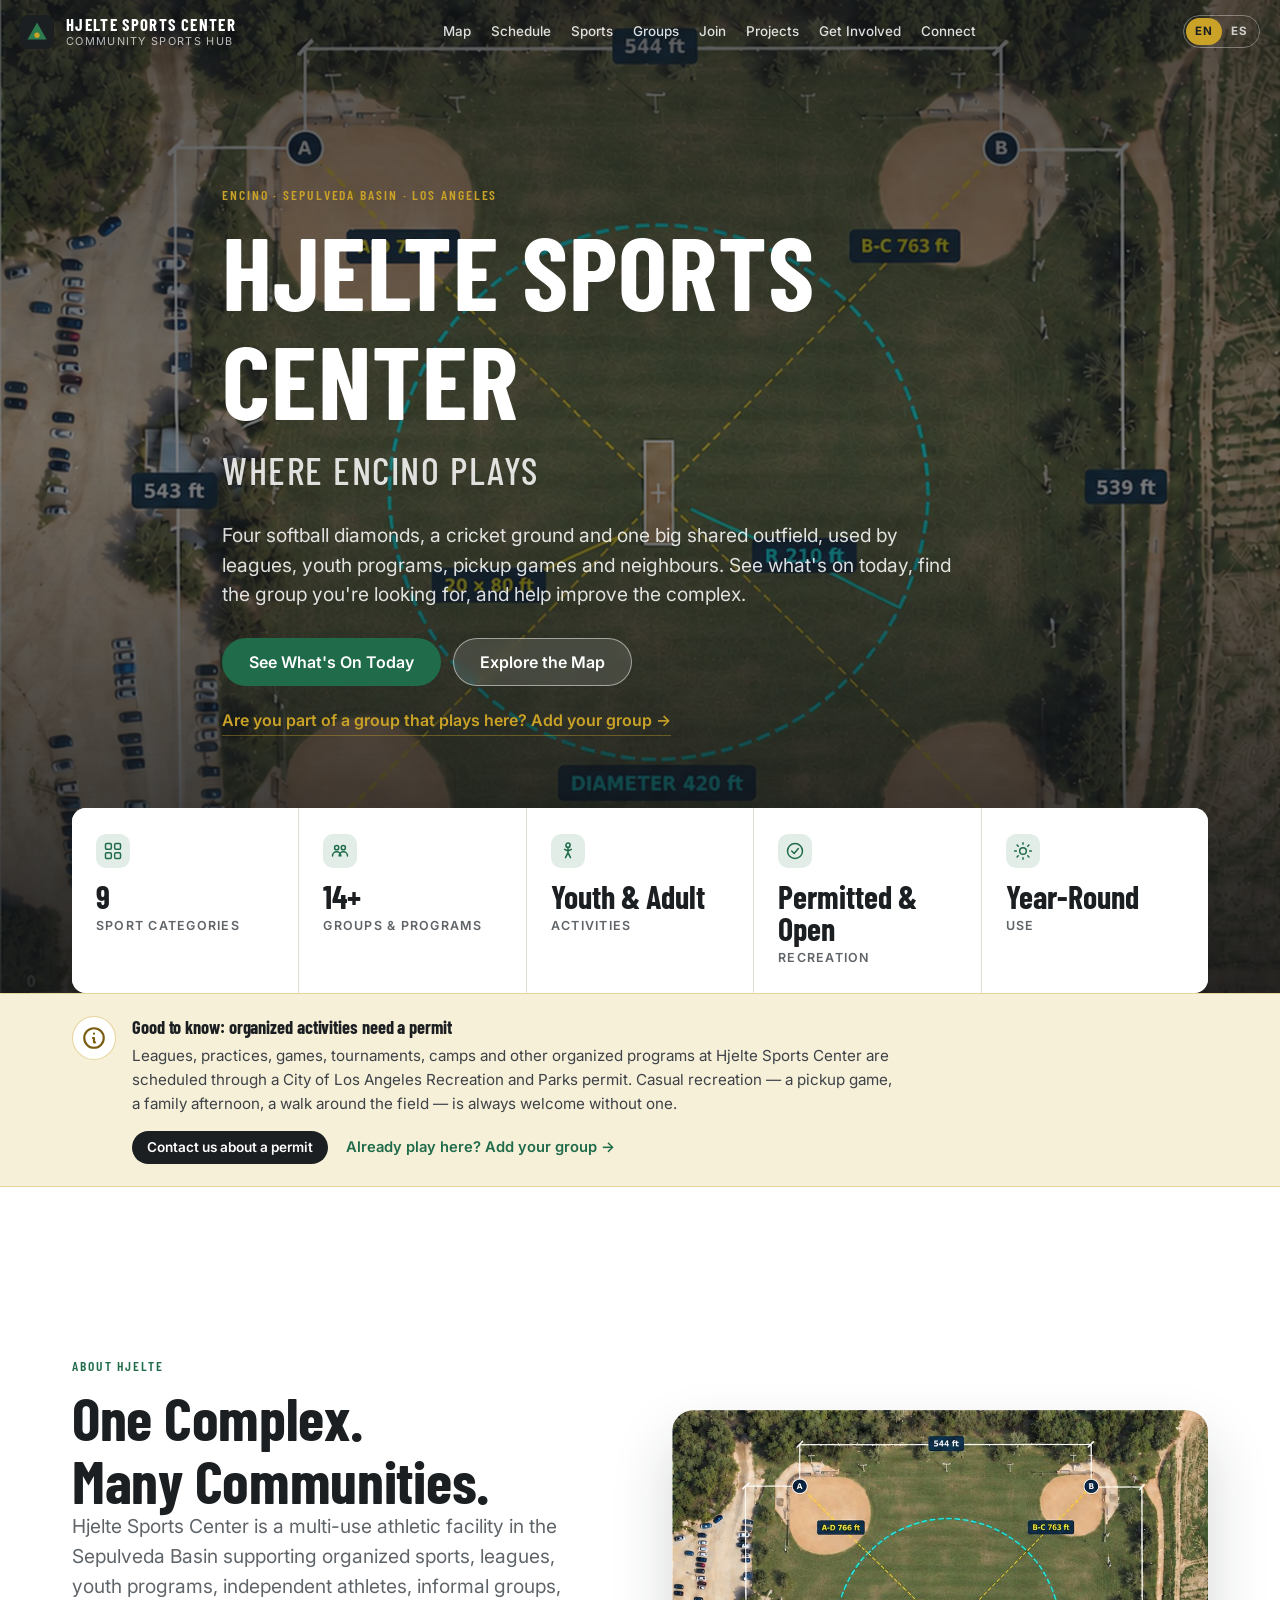
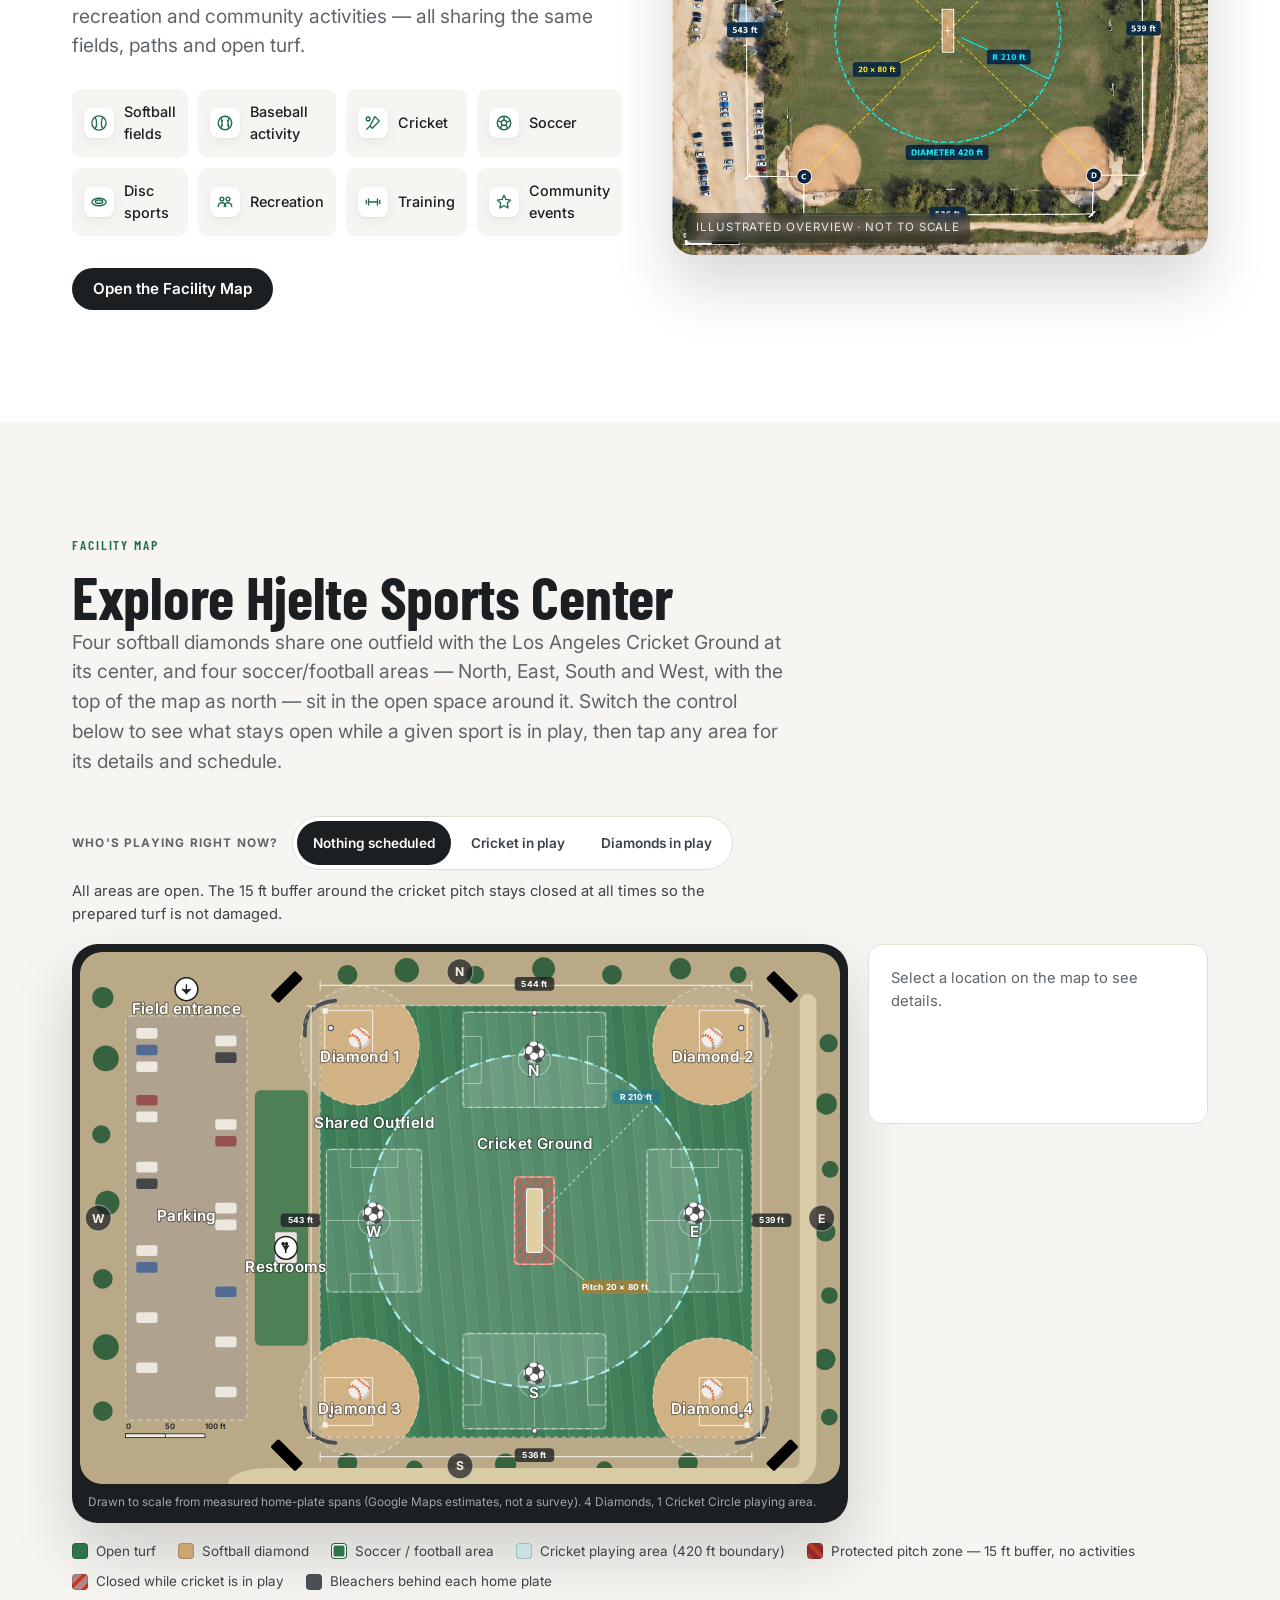
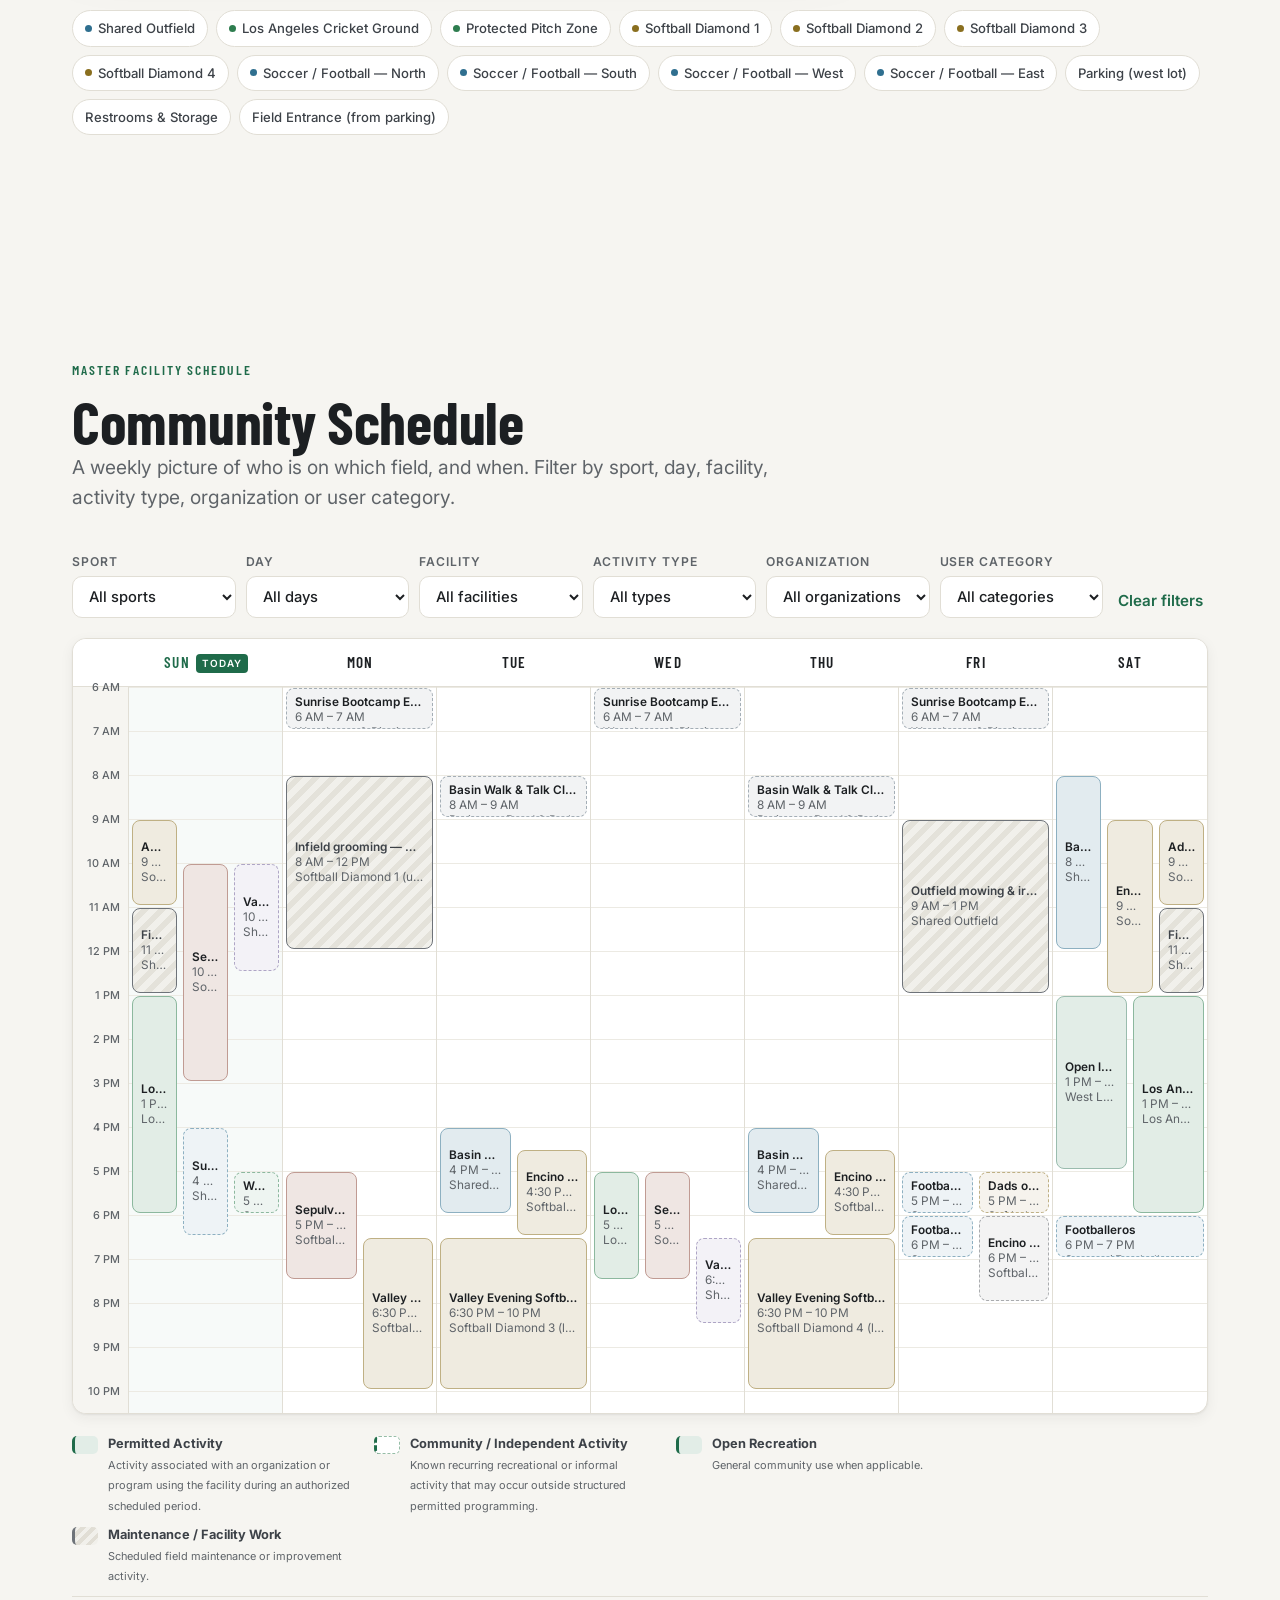
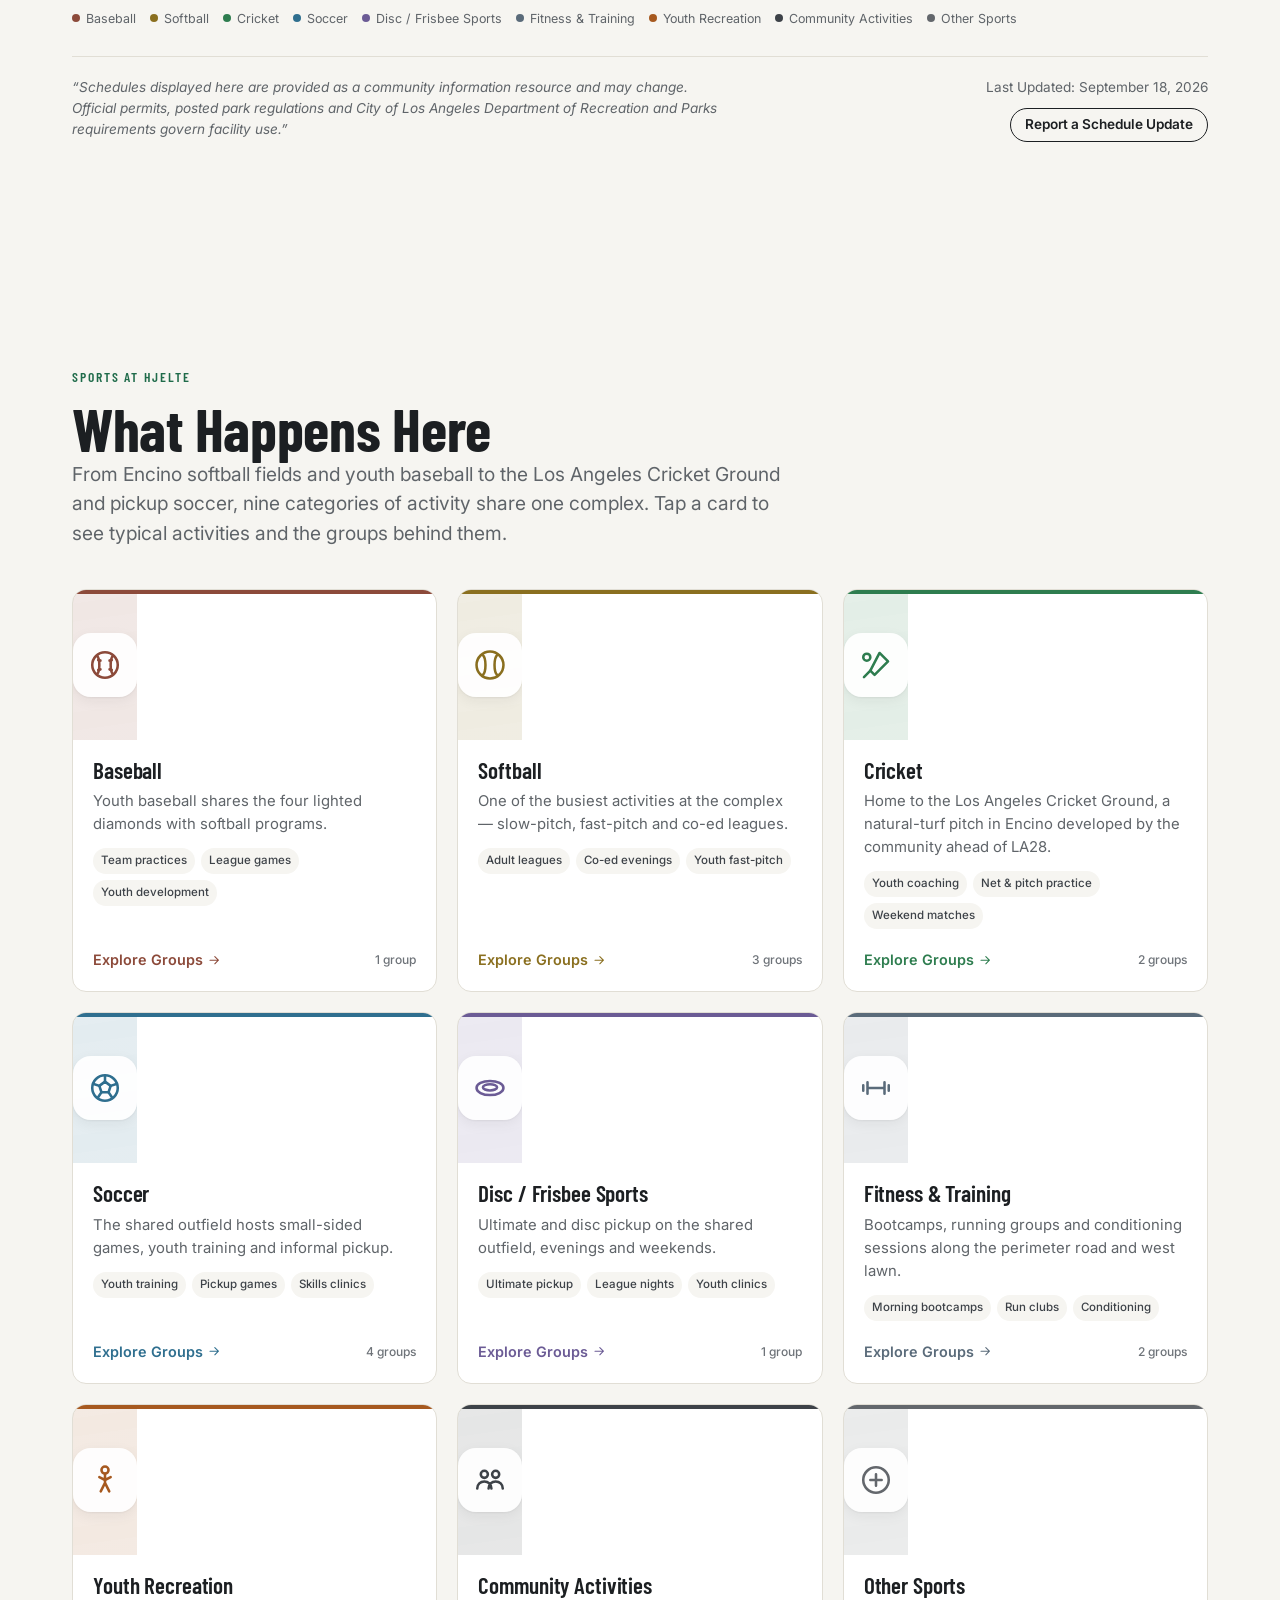
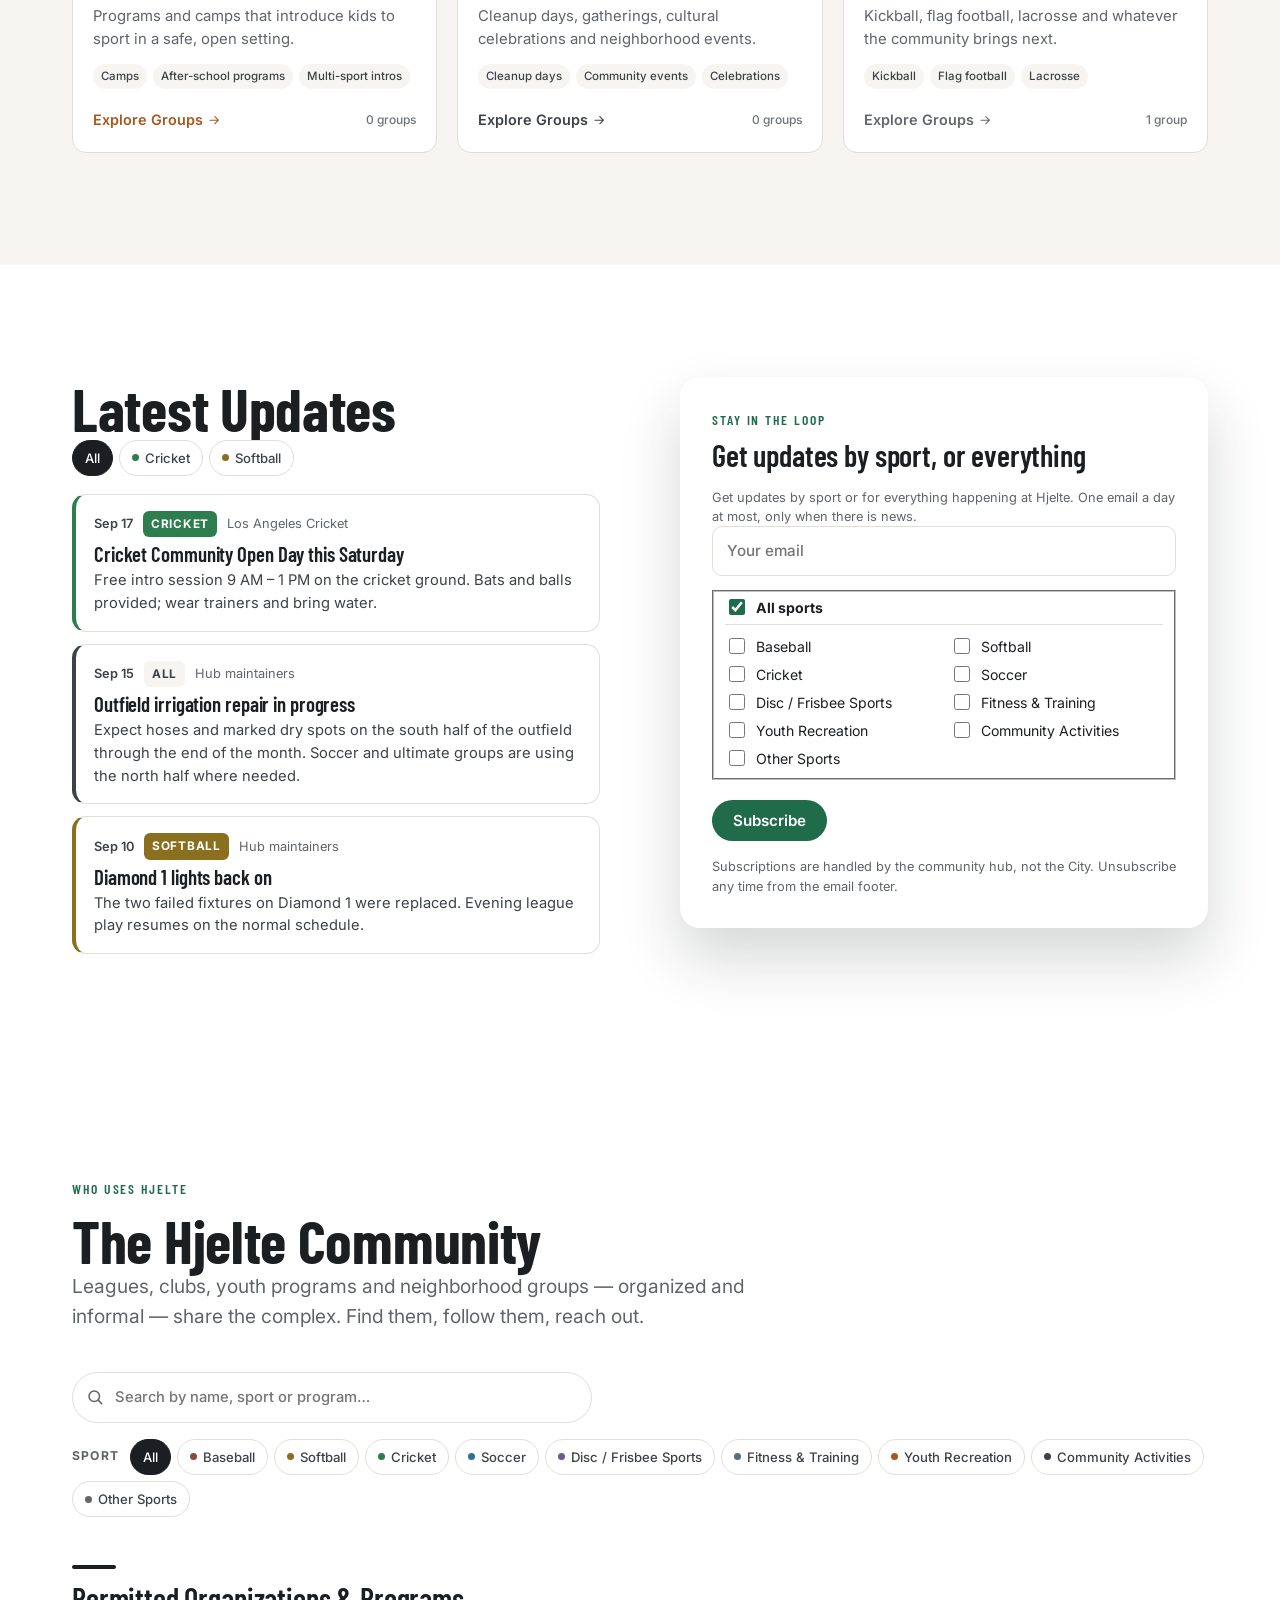
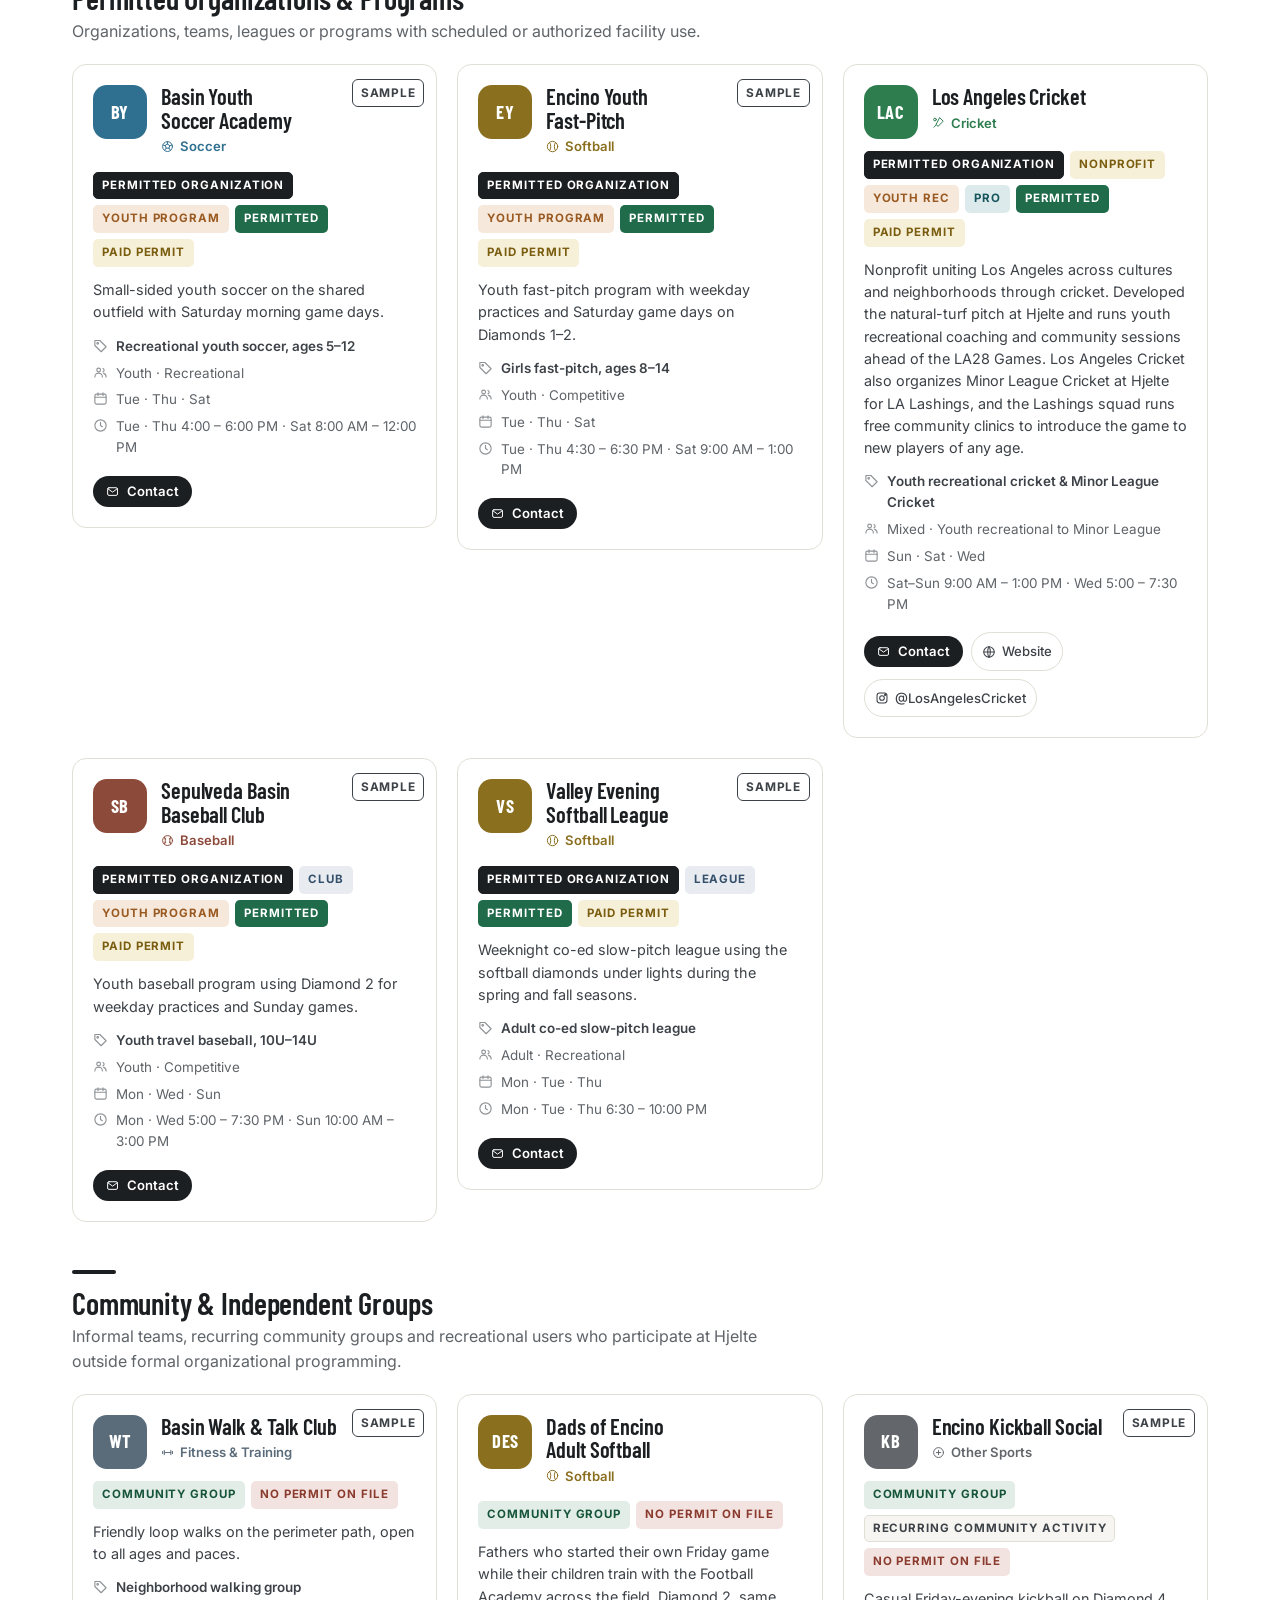
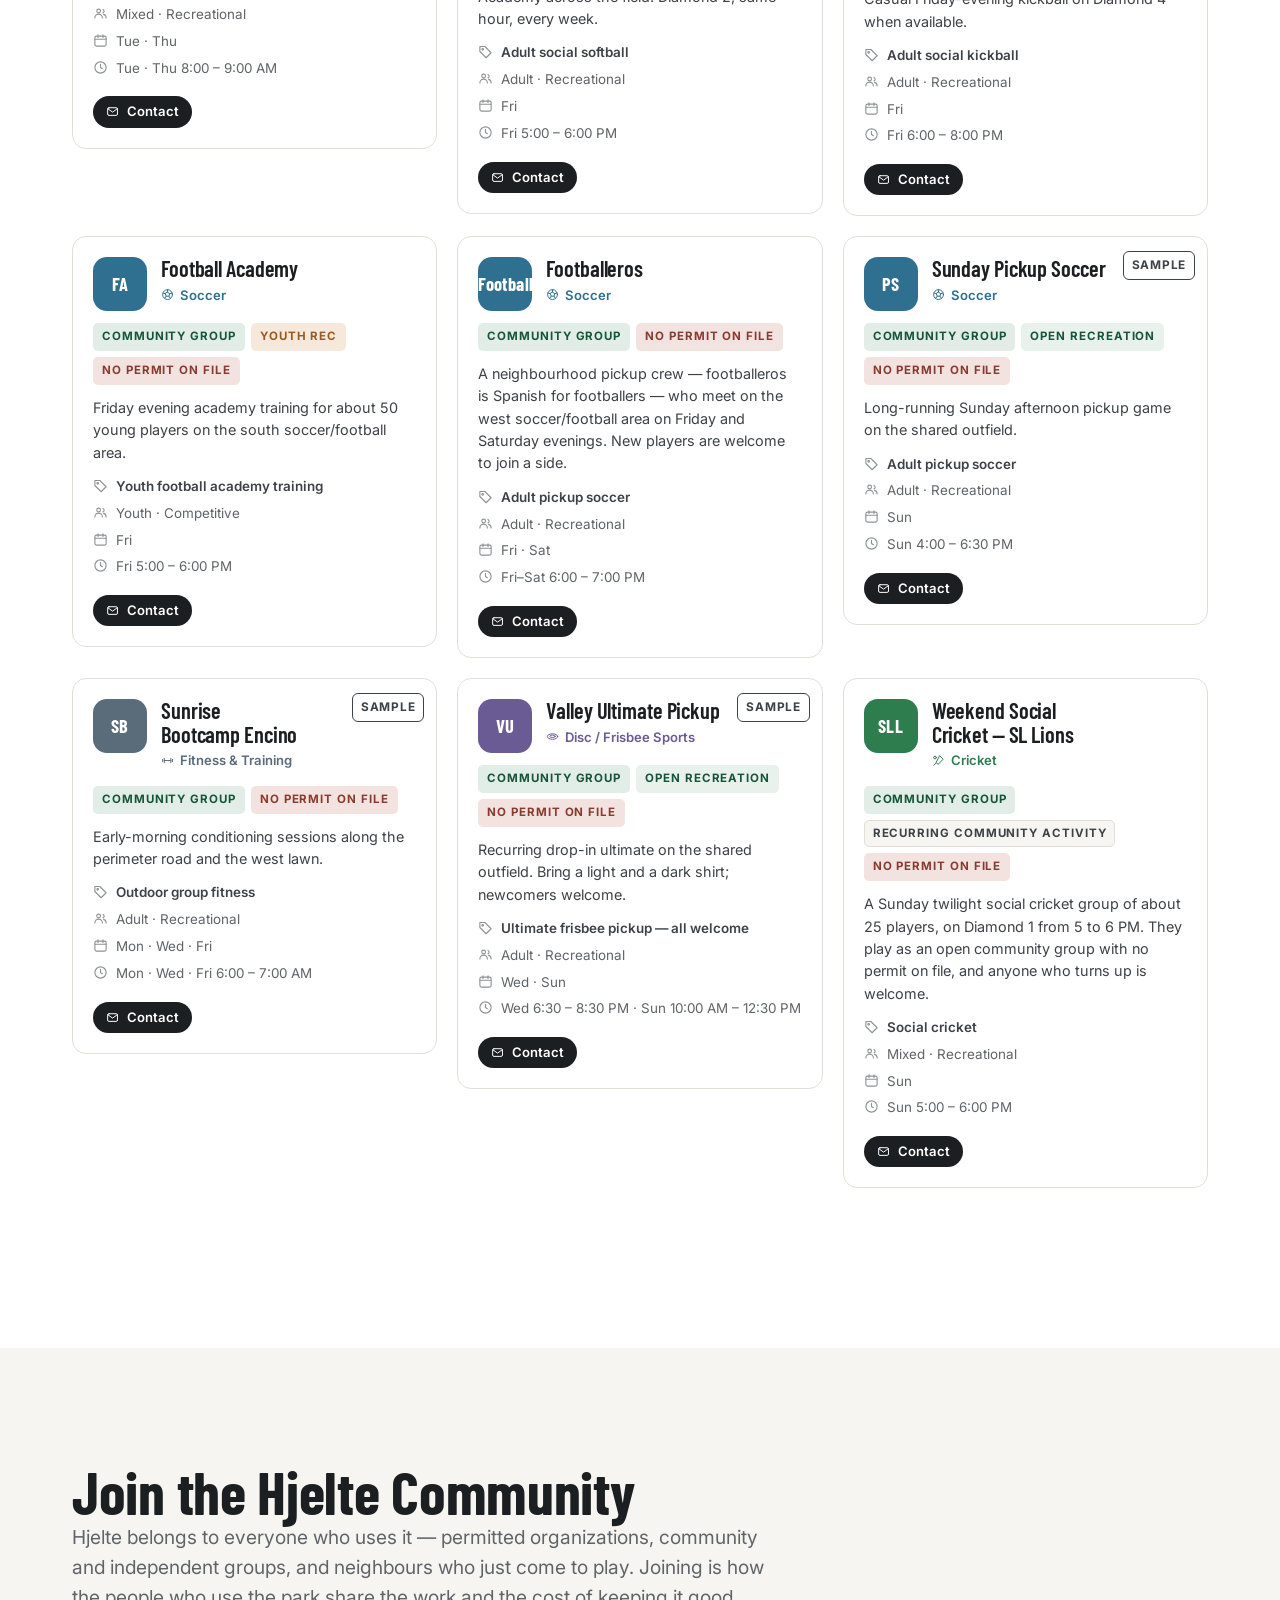
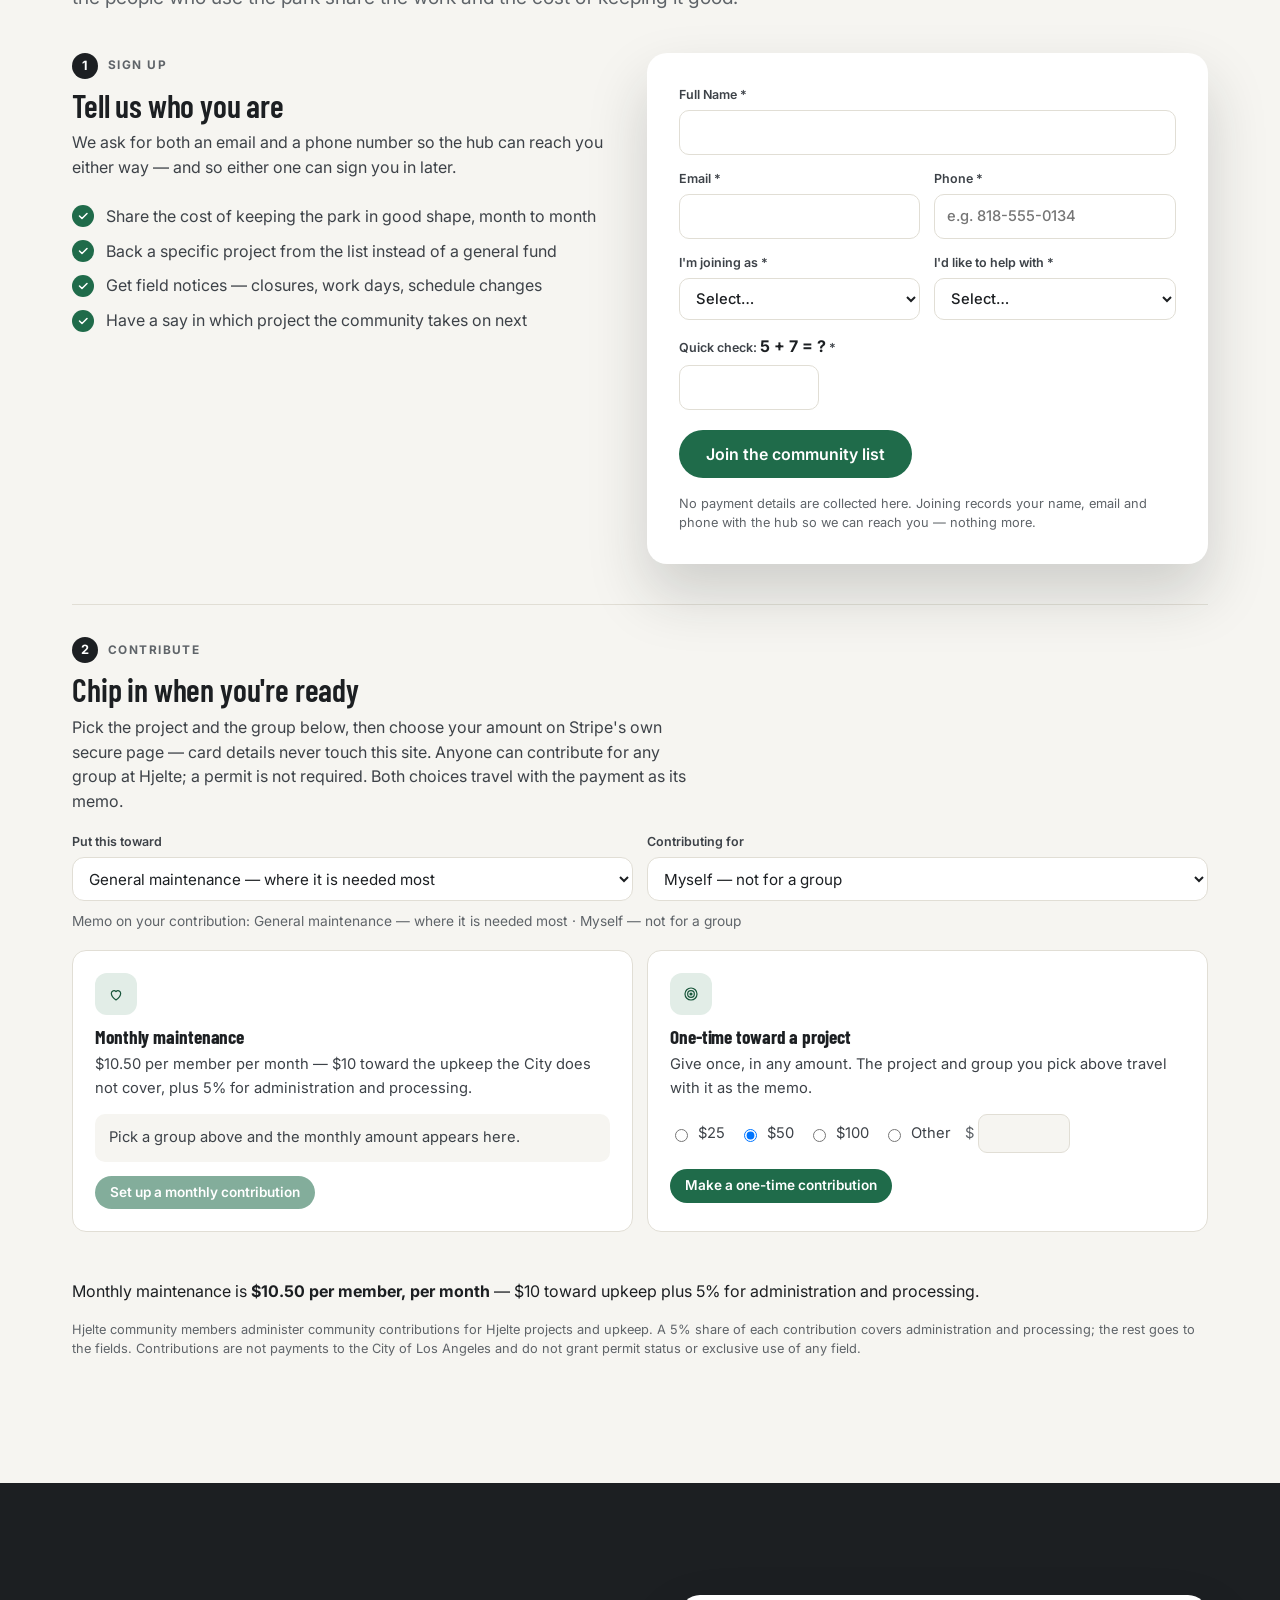
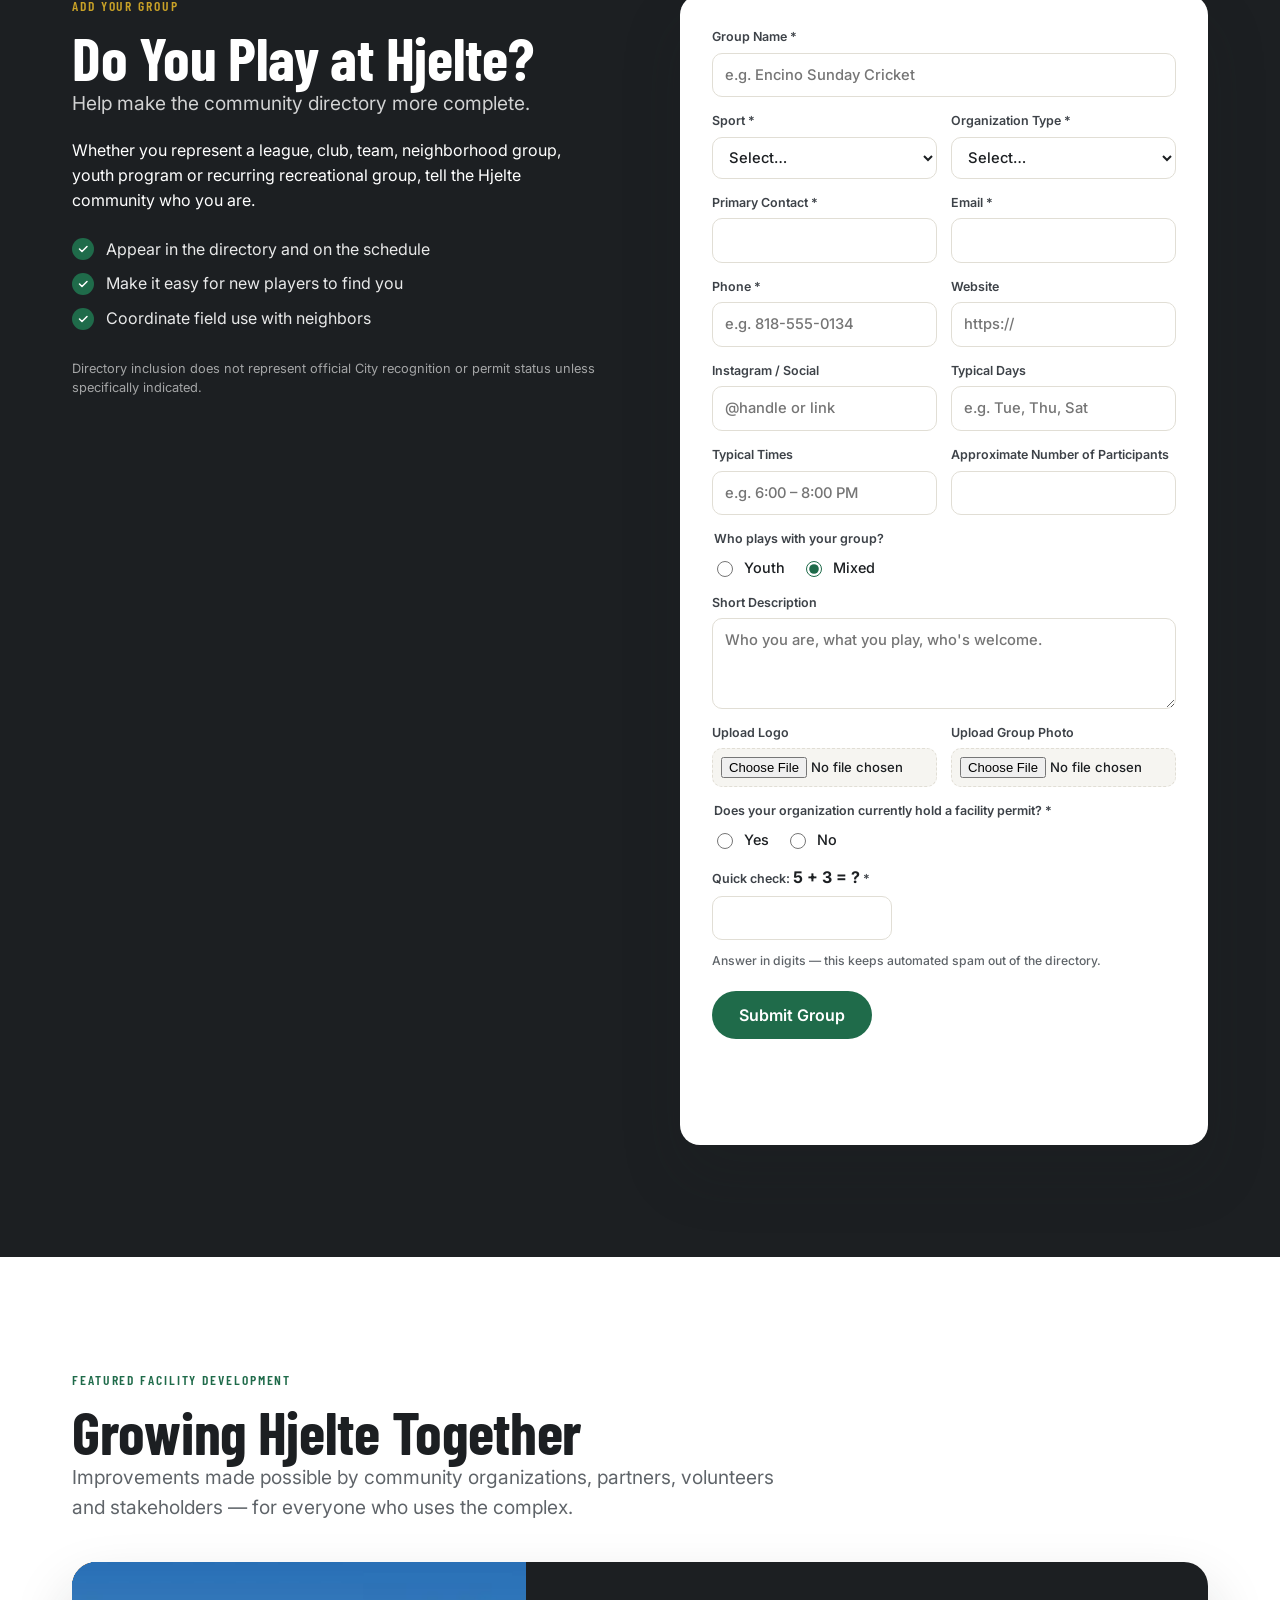
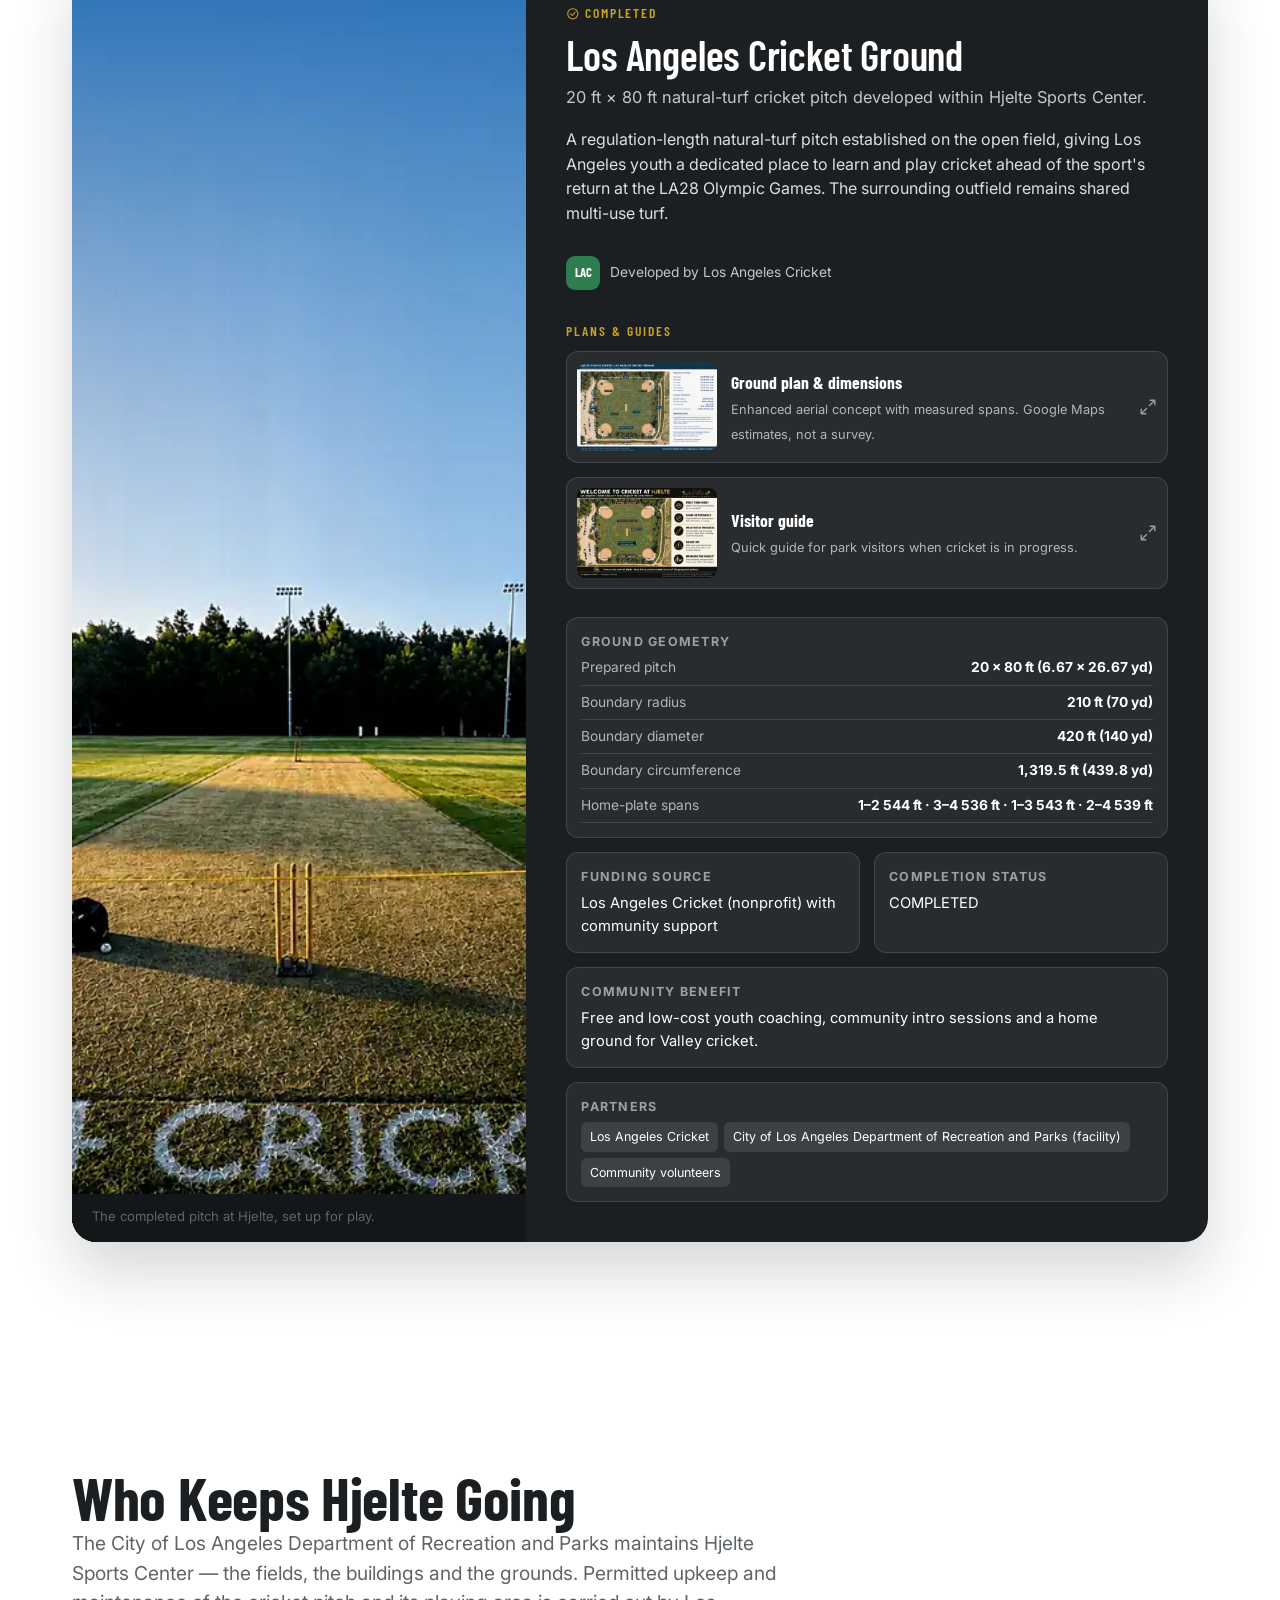
==== commit 11f5cd8f: "Contributions count members, not people "people" was a shared translation key: the membership count " ====
--- a/index.html
+++ b/index.html
@@ -28,7 +28,7 @@
   <link rel="preconnect" href="https://fonts.gstatic.com" crossorigin>
   <link href="https://fonts.googleapis.com/css2?family=Barlow+Condensed:wght@500;600;700&family=Inter:wght@400;500;600;700&display=swap" rel="stylesheet">
   <link rel="preload" as="image" href="assets/img/hero-aerial.jpg" fetchpriority="high">
-  <link rel="stylesheet" href="css/styles.css?v=2026-09-20aa">
+  <link rel="stylesheet" href="css/styles.css?v=2026-09-20ab">
   <script type="application/ld+json">
   {
     "@context": "https://schema.org",
@@ -816,8 +816,8 @@
 
 <button class="to-top" id="toTop" aria-label="Back to top">↑</button>
 
-<script src="js/data.js?v=2026-09-20aa"></script>
-<script src="js/i18n.js?v=2026-09-20aa"></script>
-<script src="js/app.js?v=2026-09-20aa"></script>
+<script src="js/data.js?v=2026-09-20ab"></script>
+<script src="js/i18n.js?v=2026-09-20ab"></script>
+<script src="js/app.js?v=2026-09-20ab"></script>
 </body>
 </html>
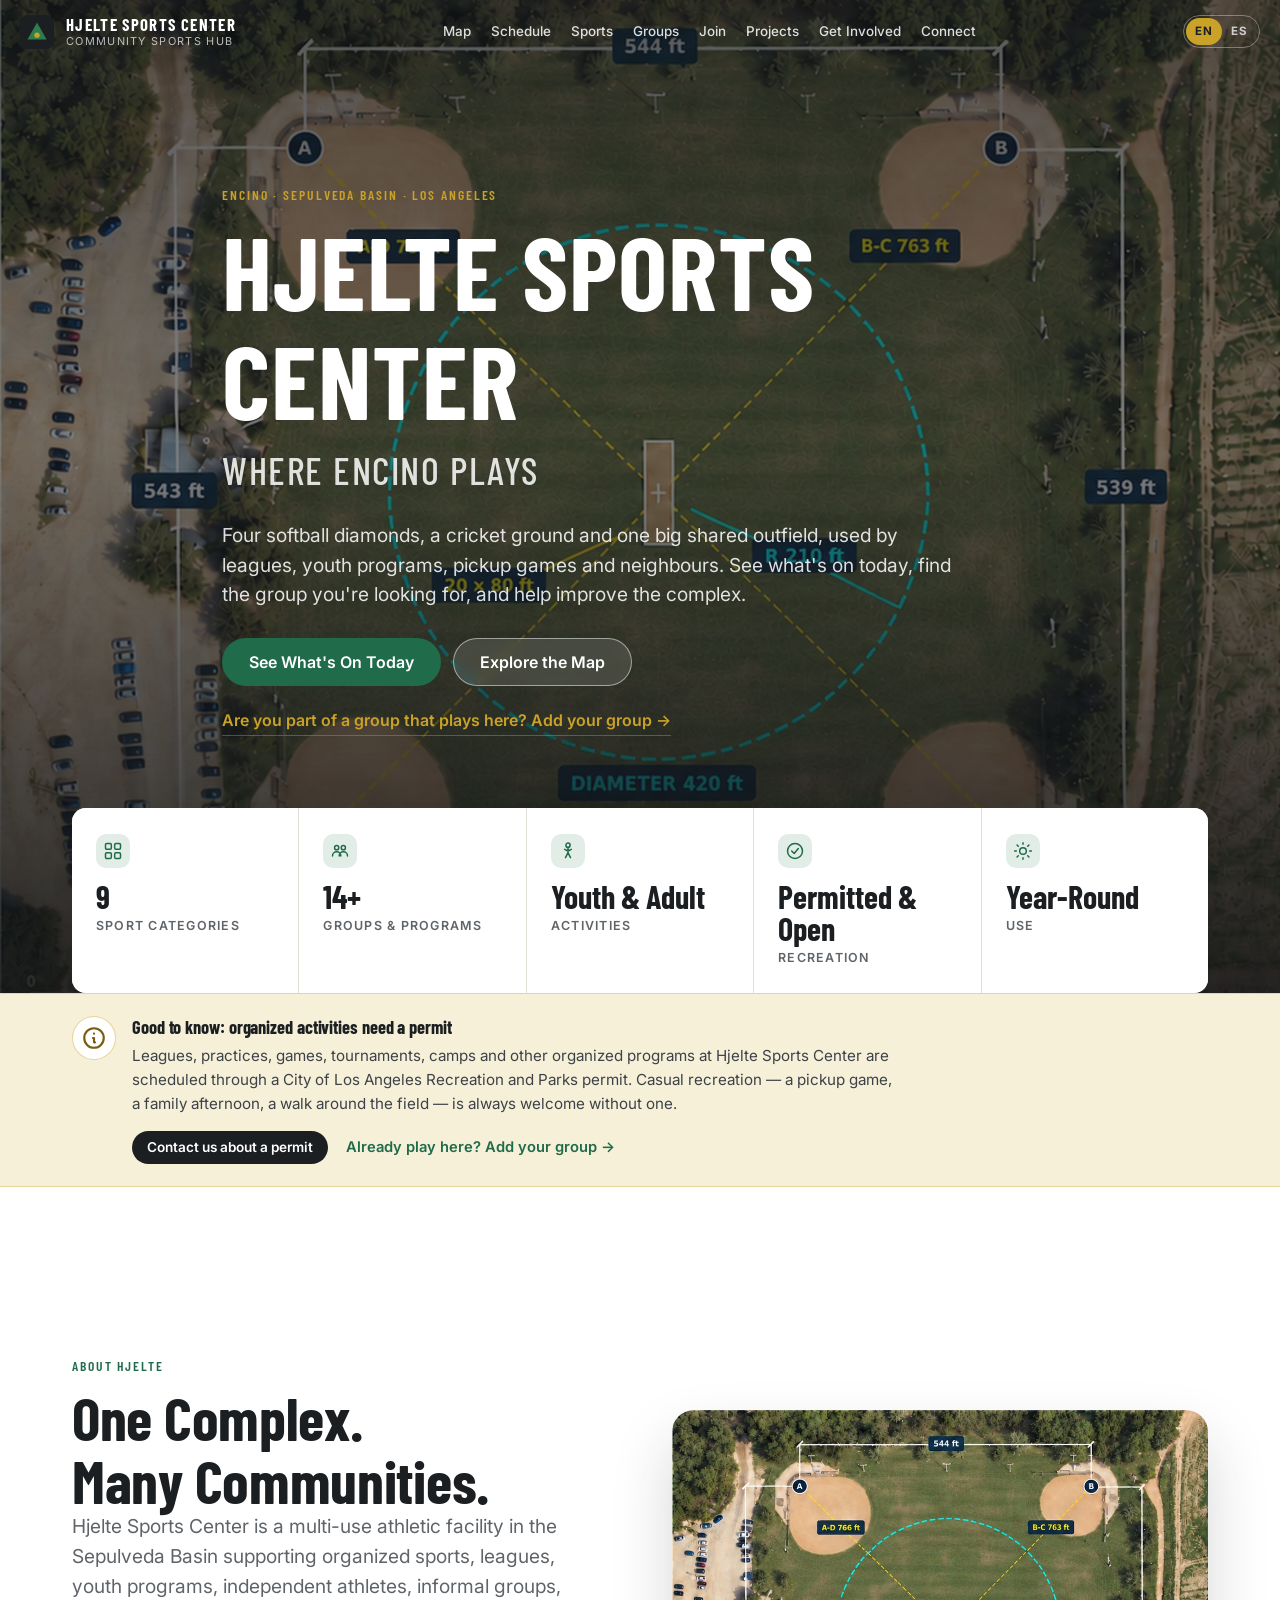
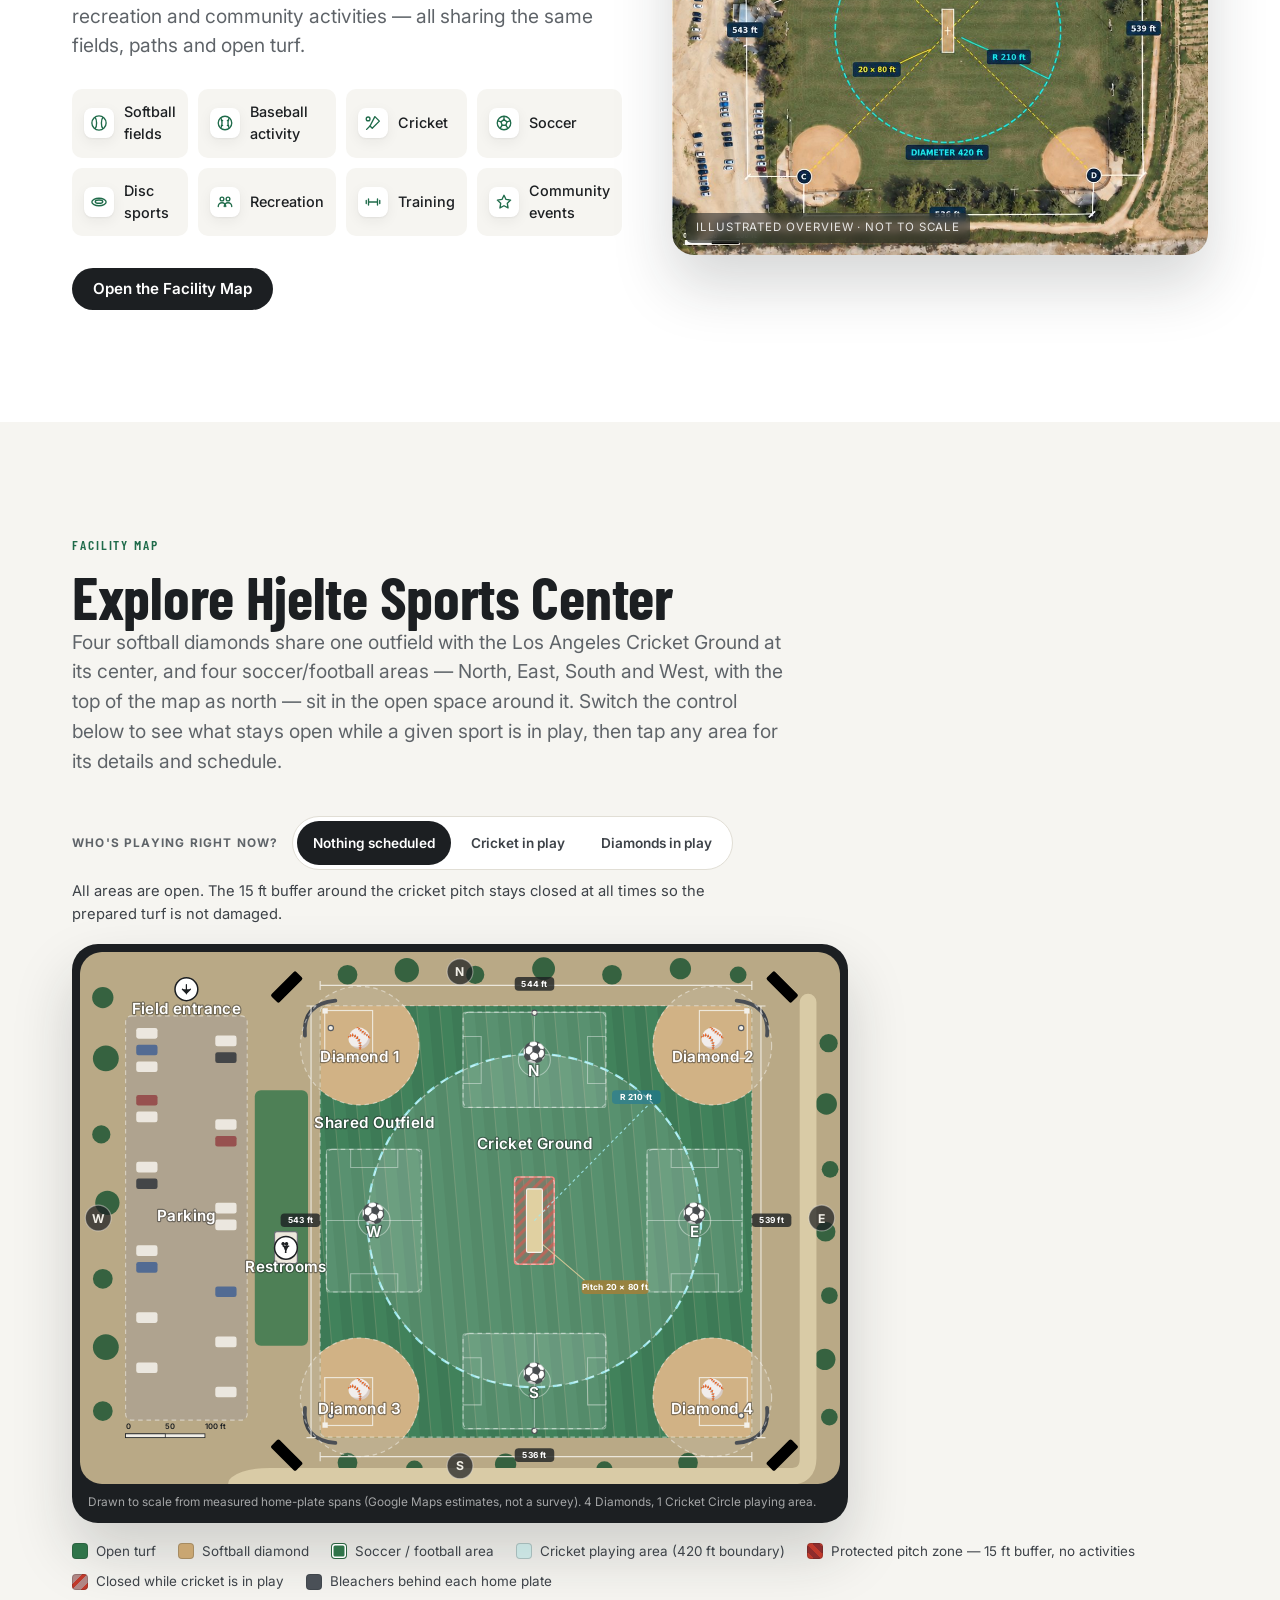
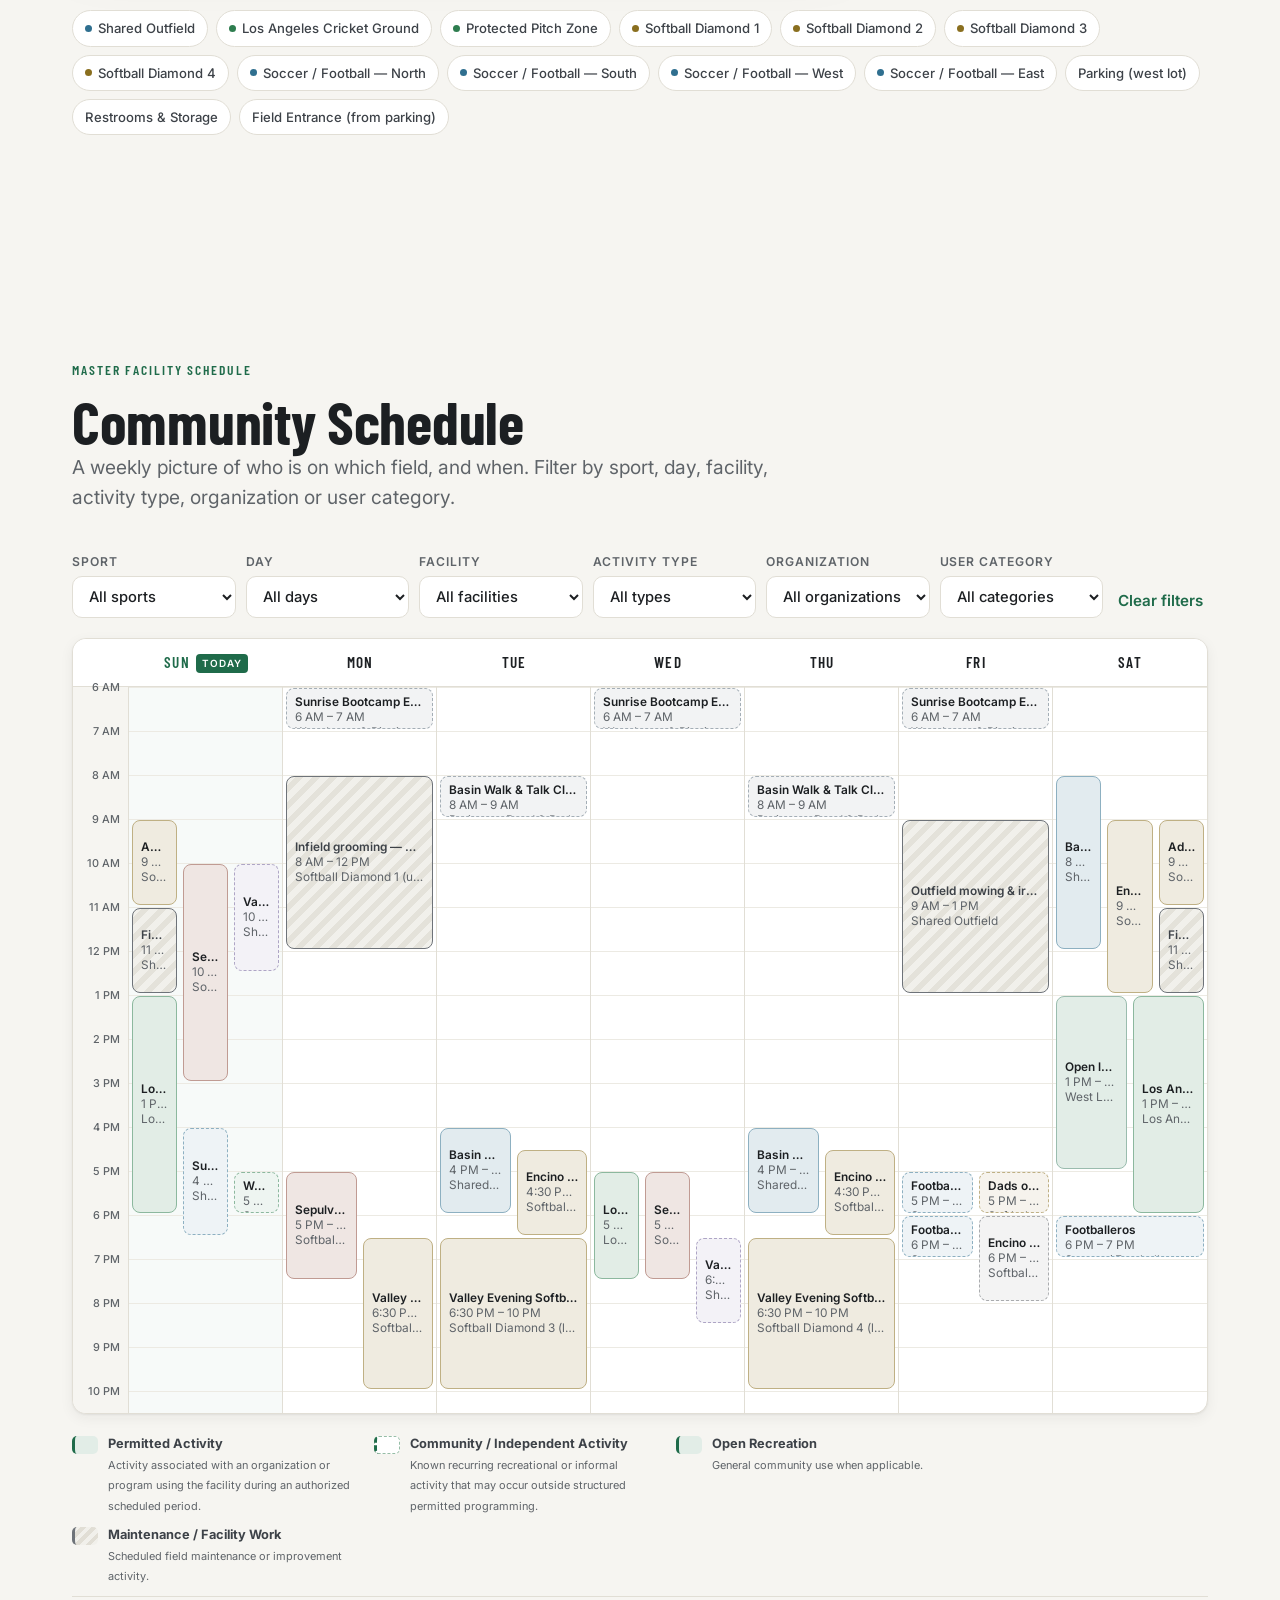
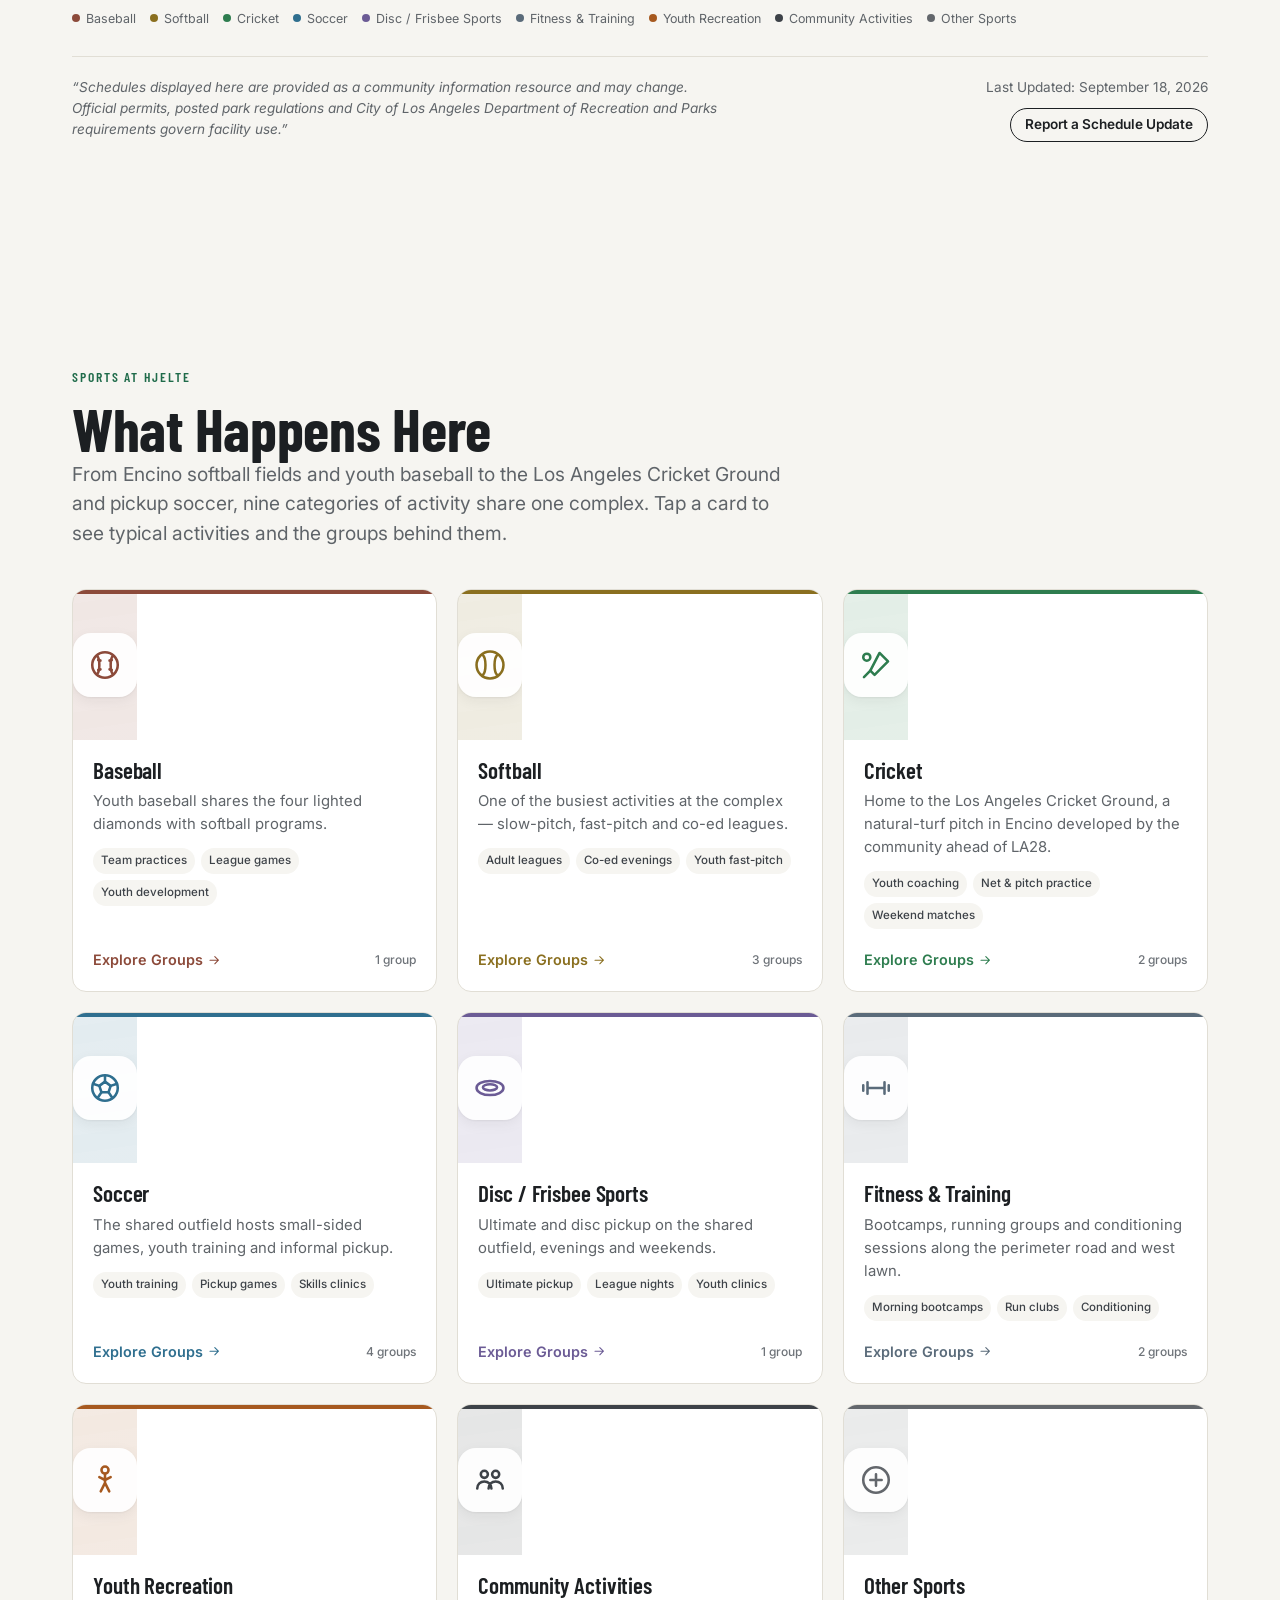
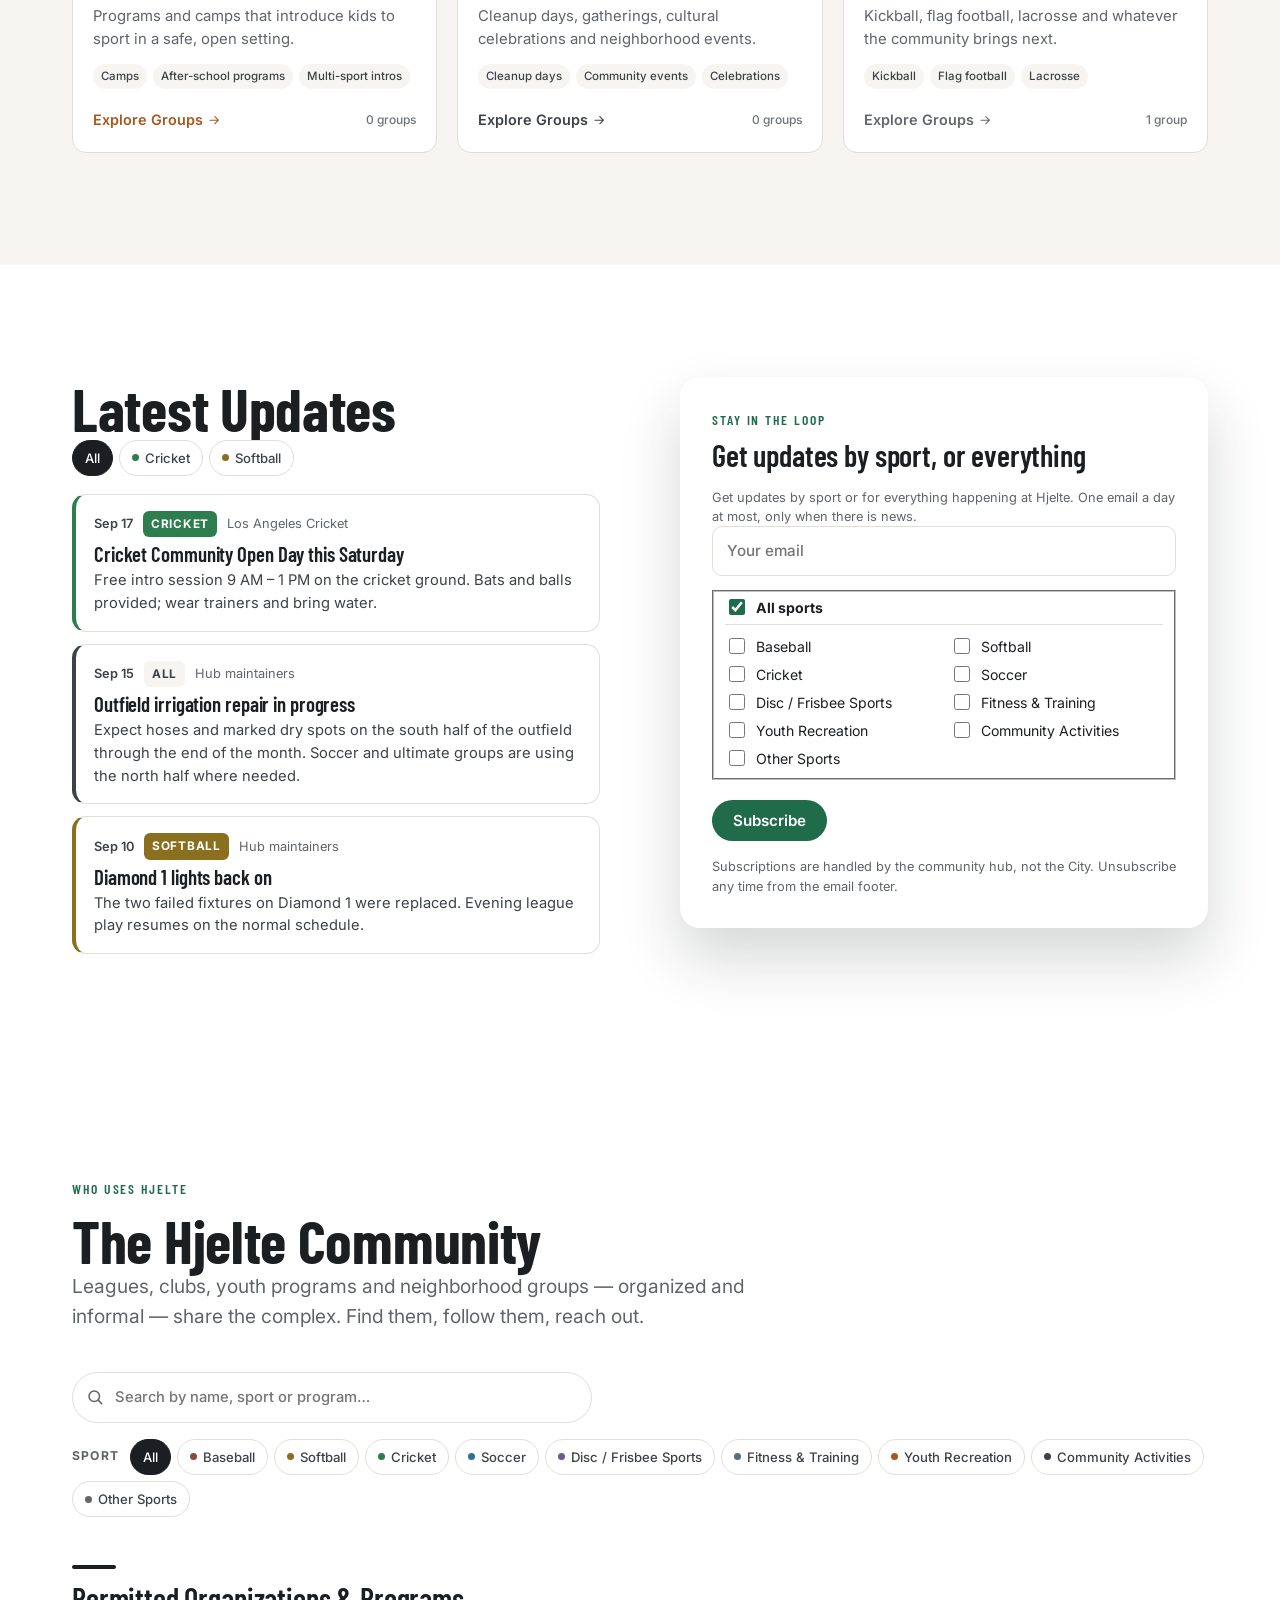
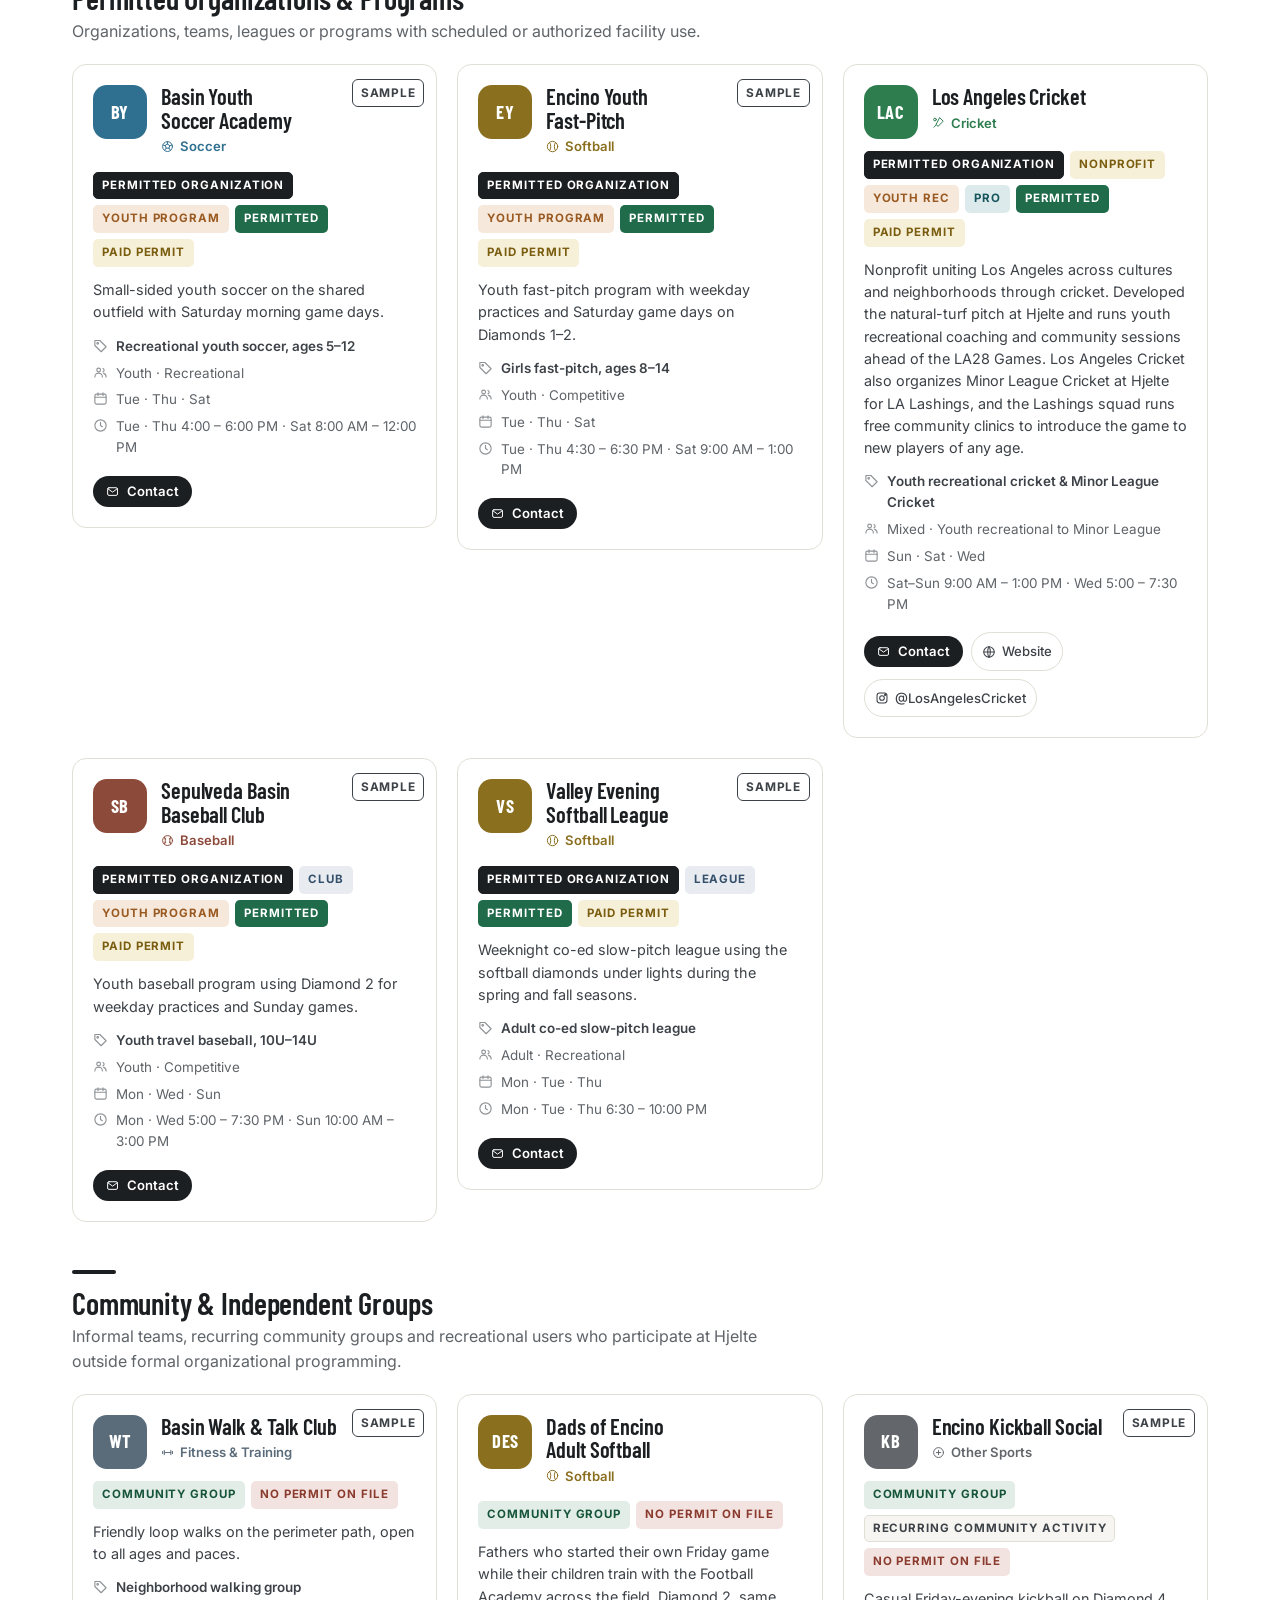
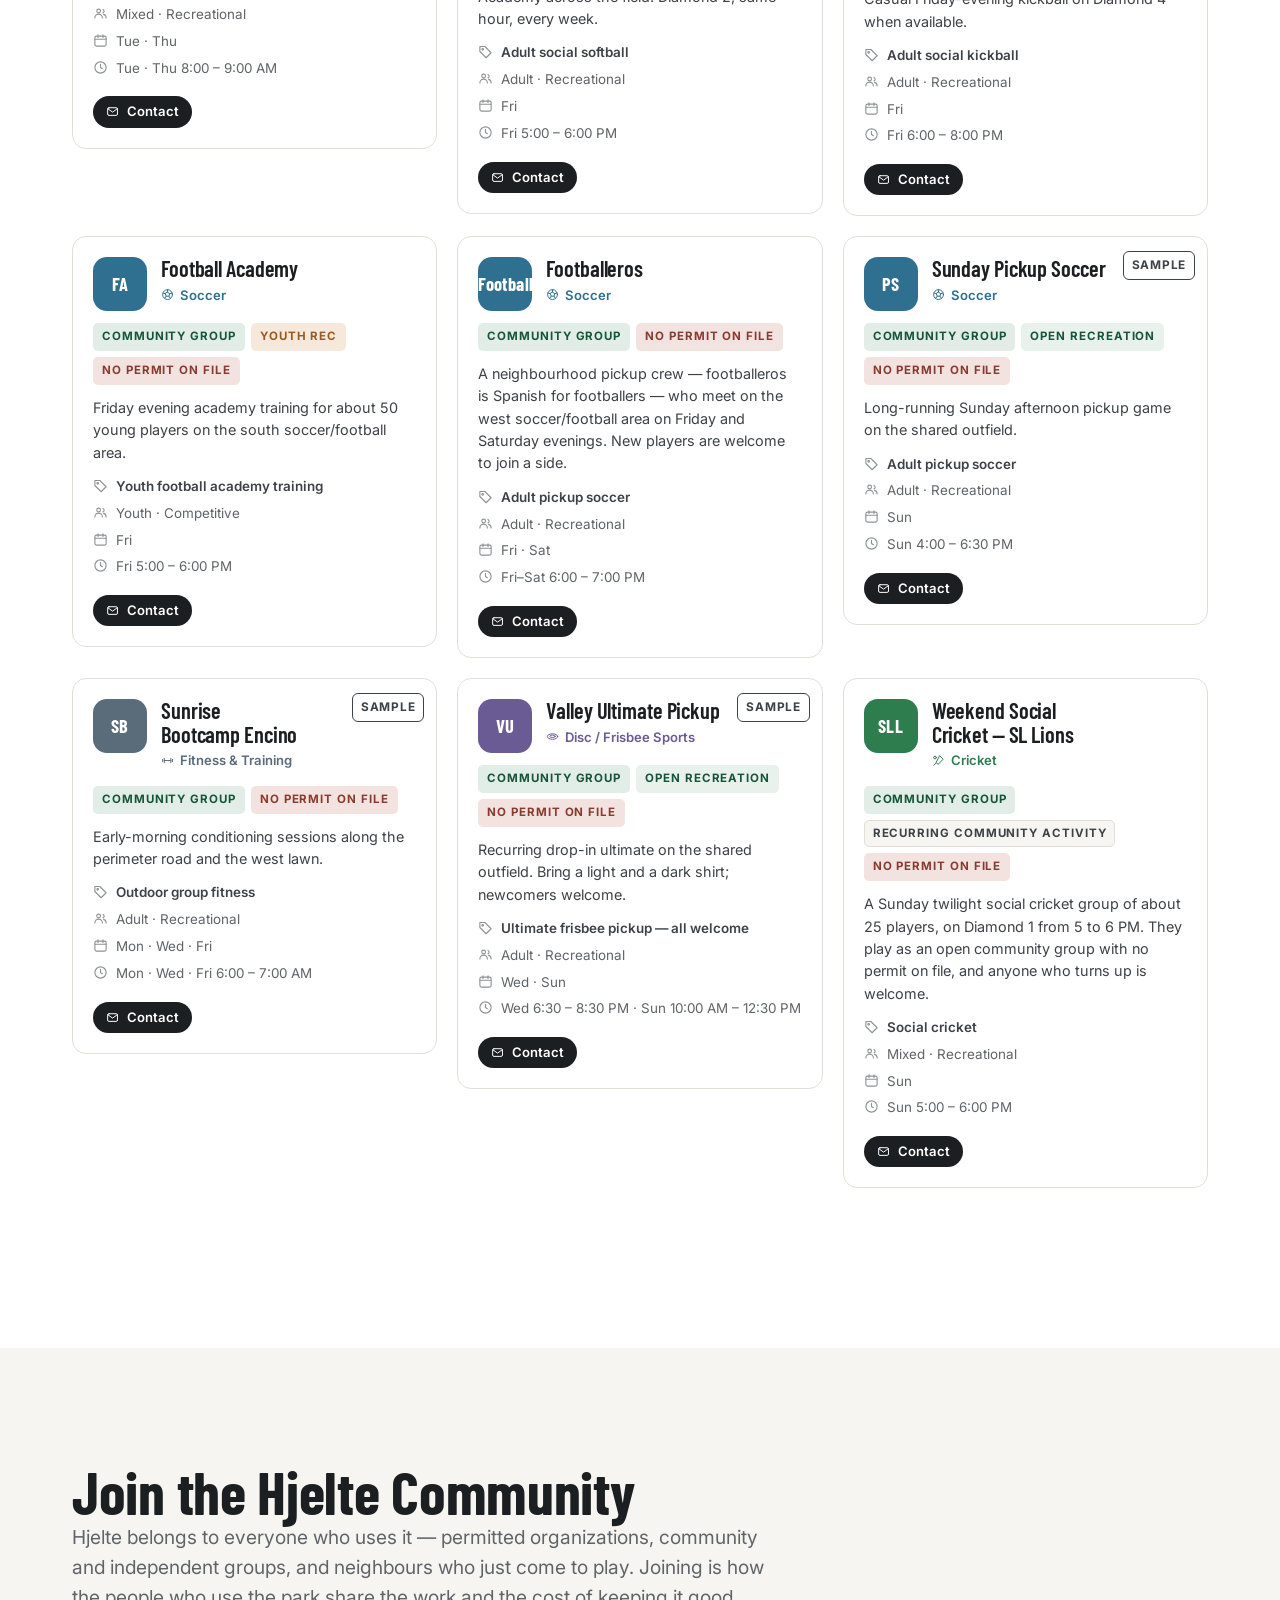
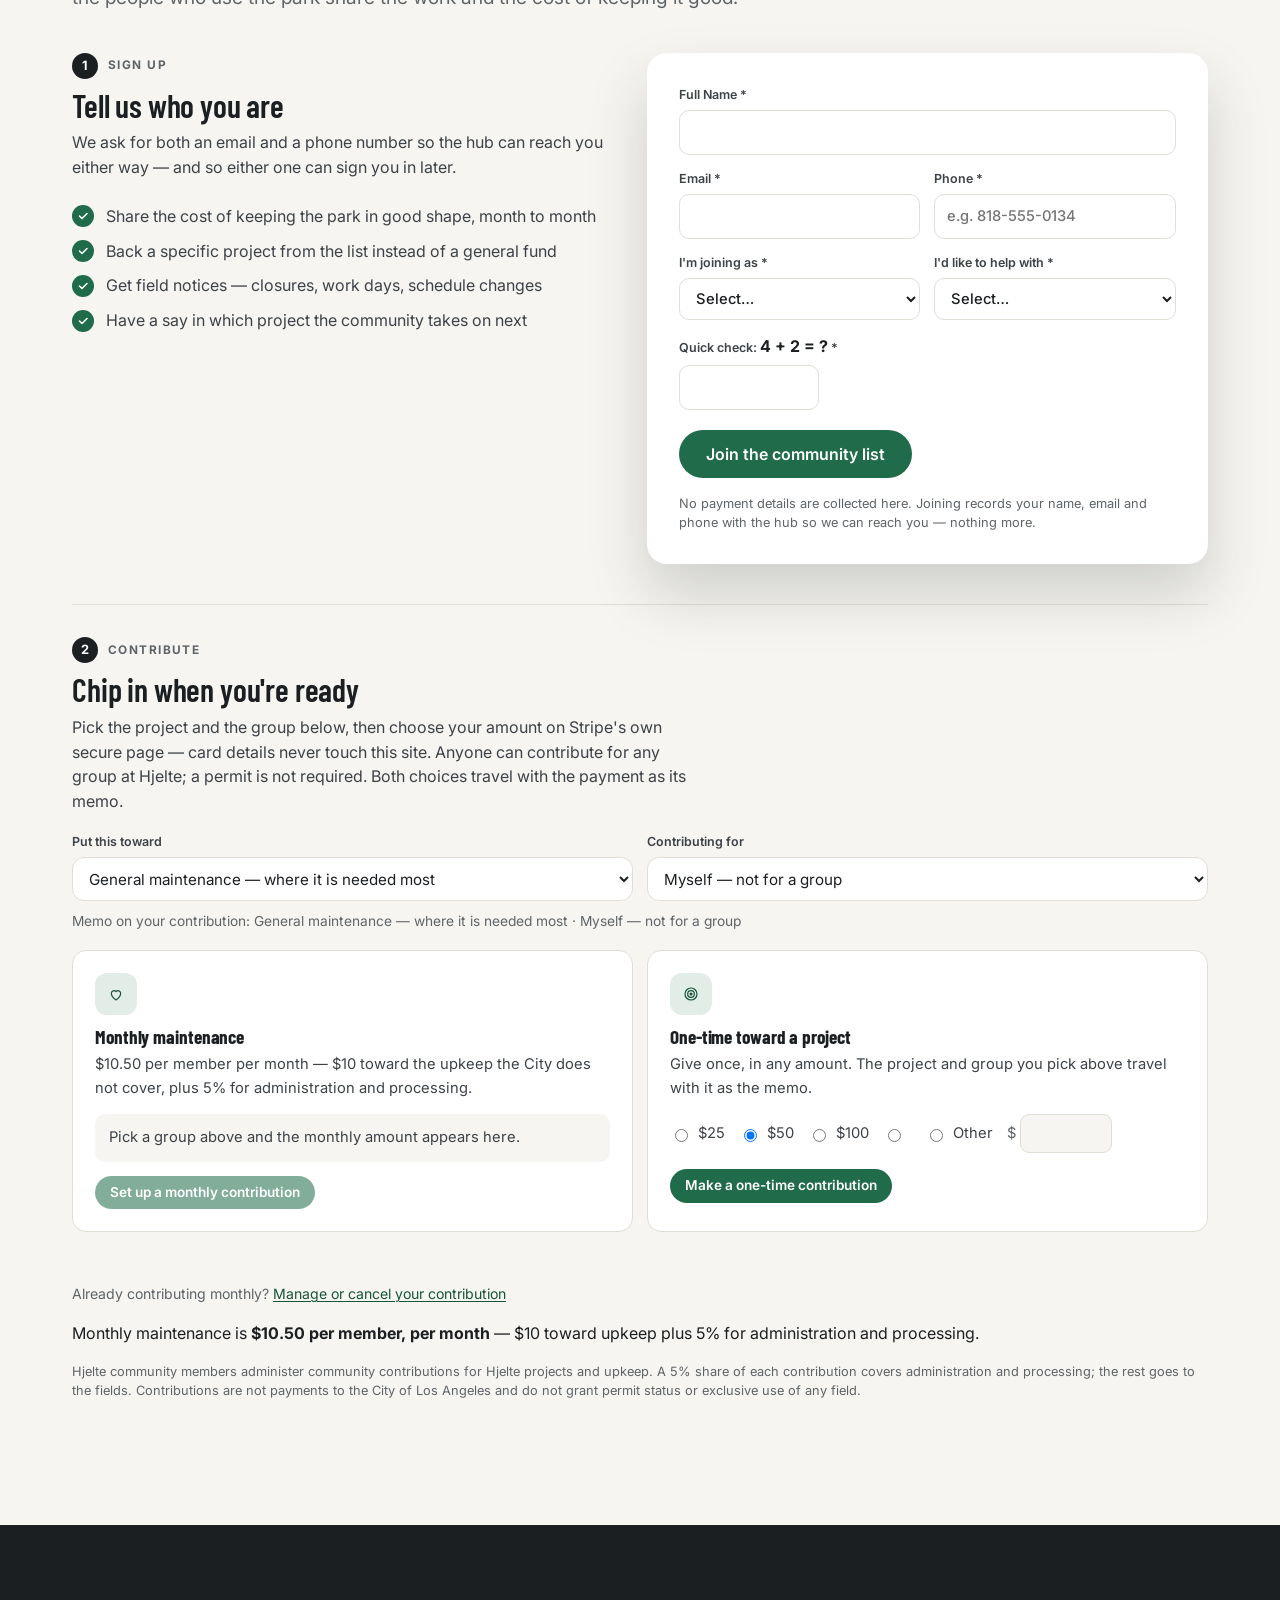
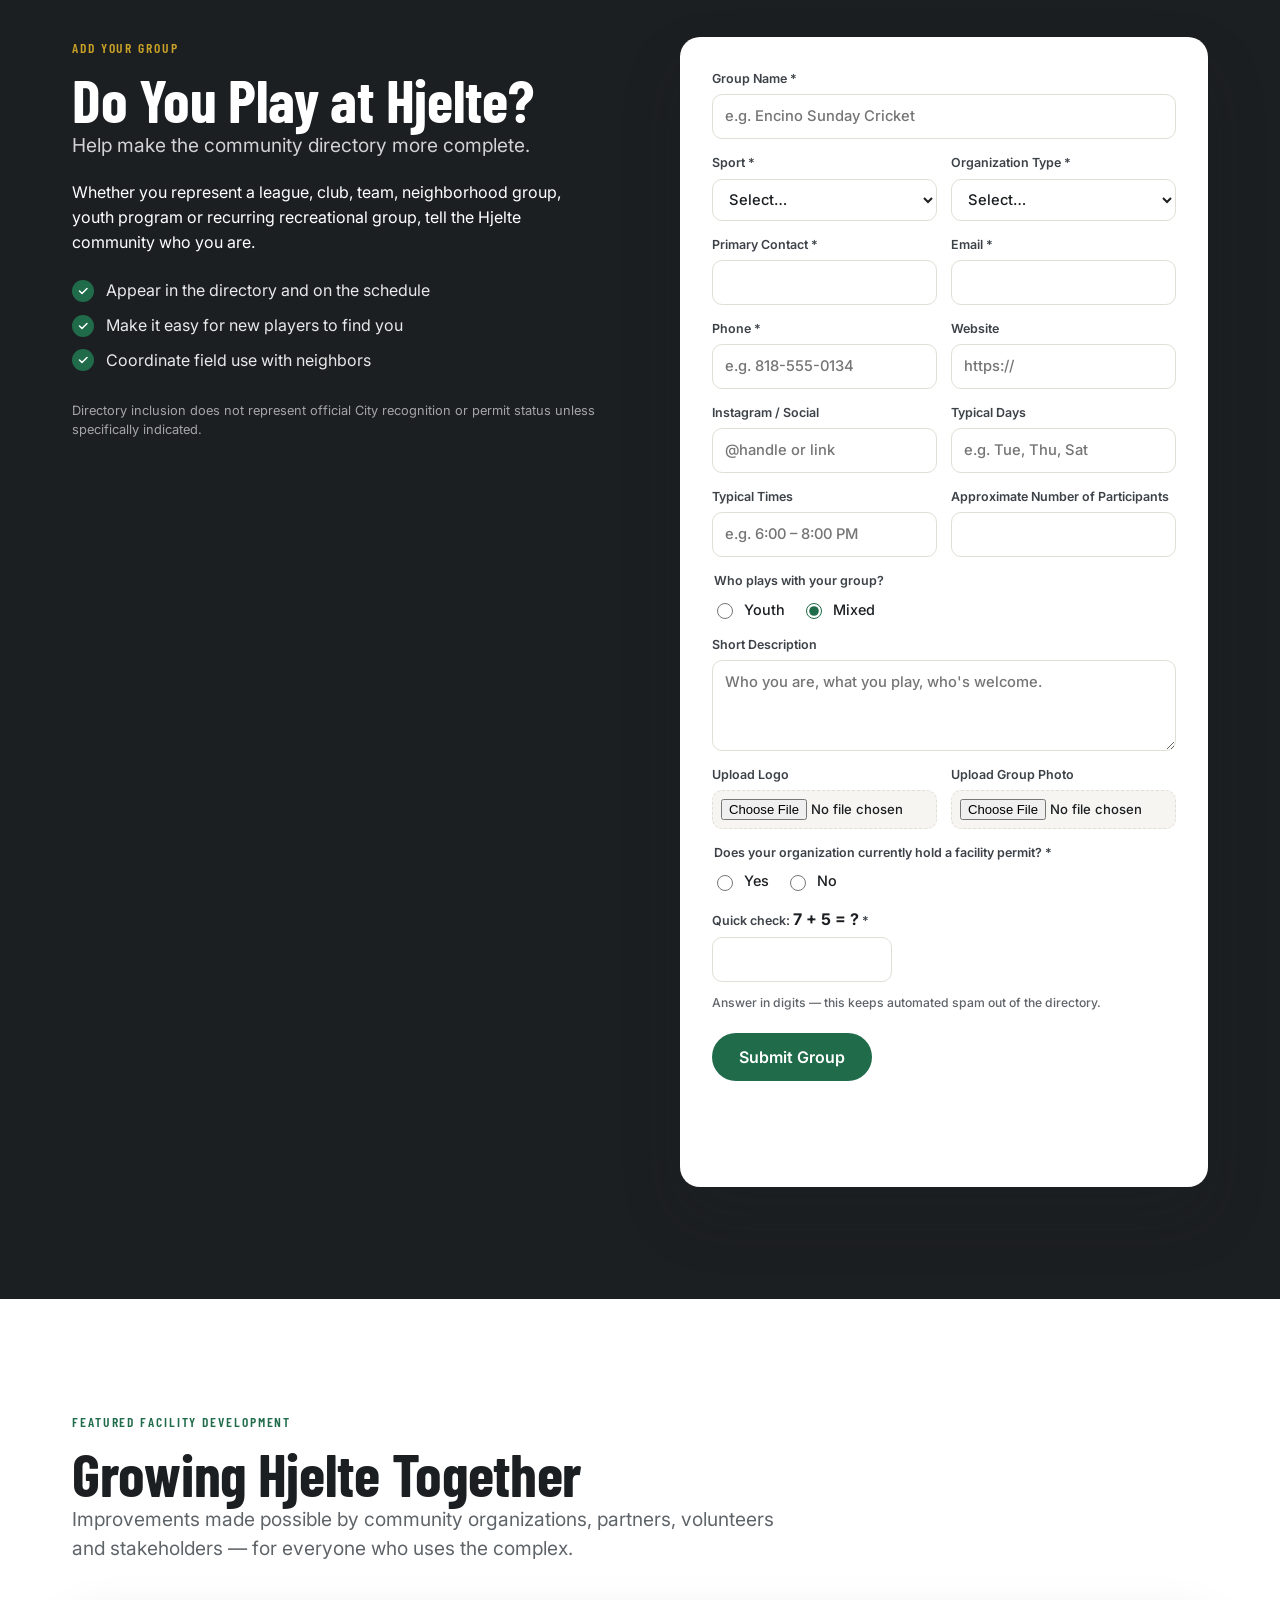
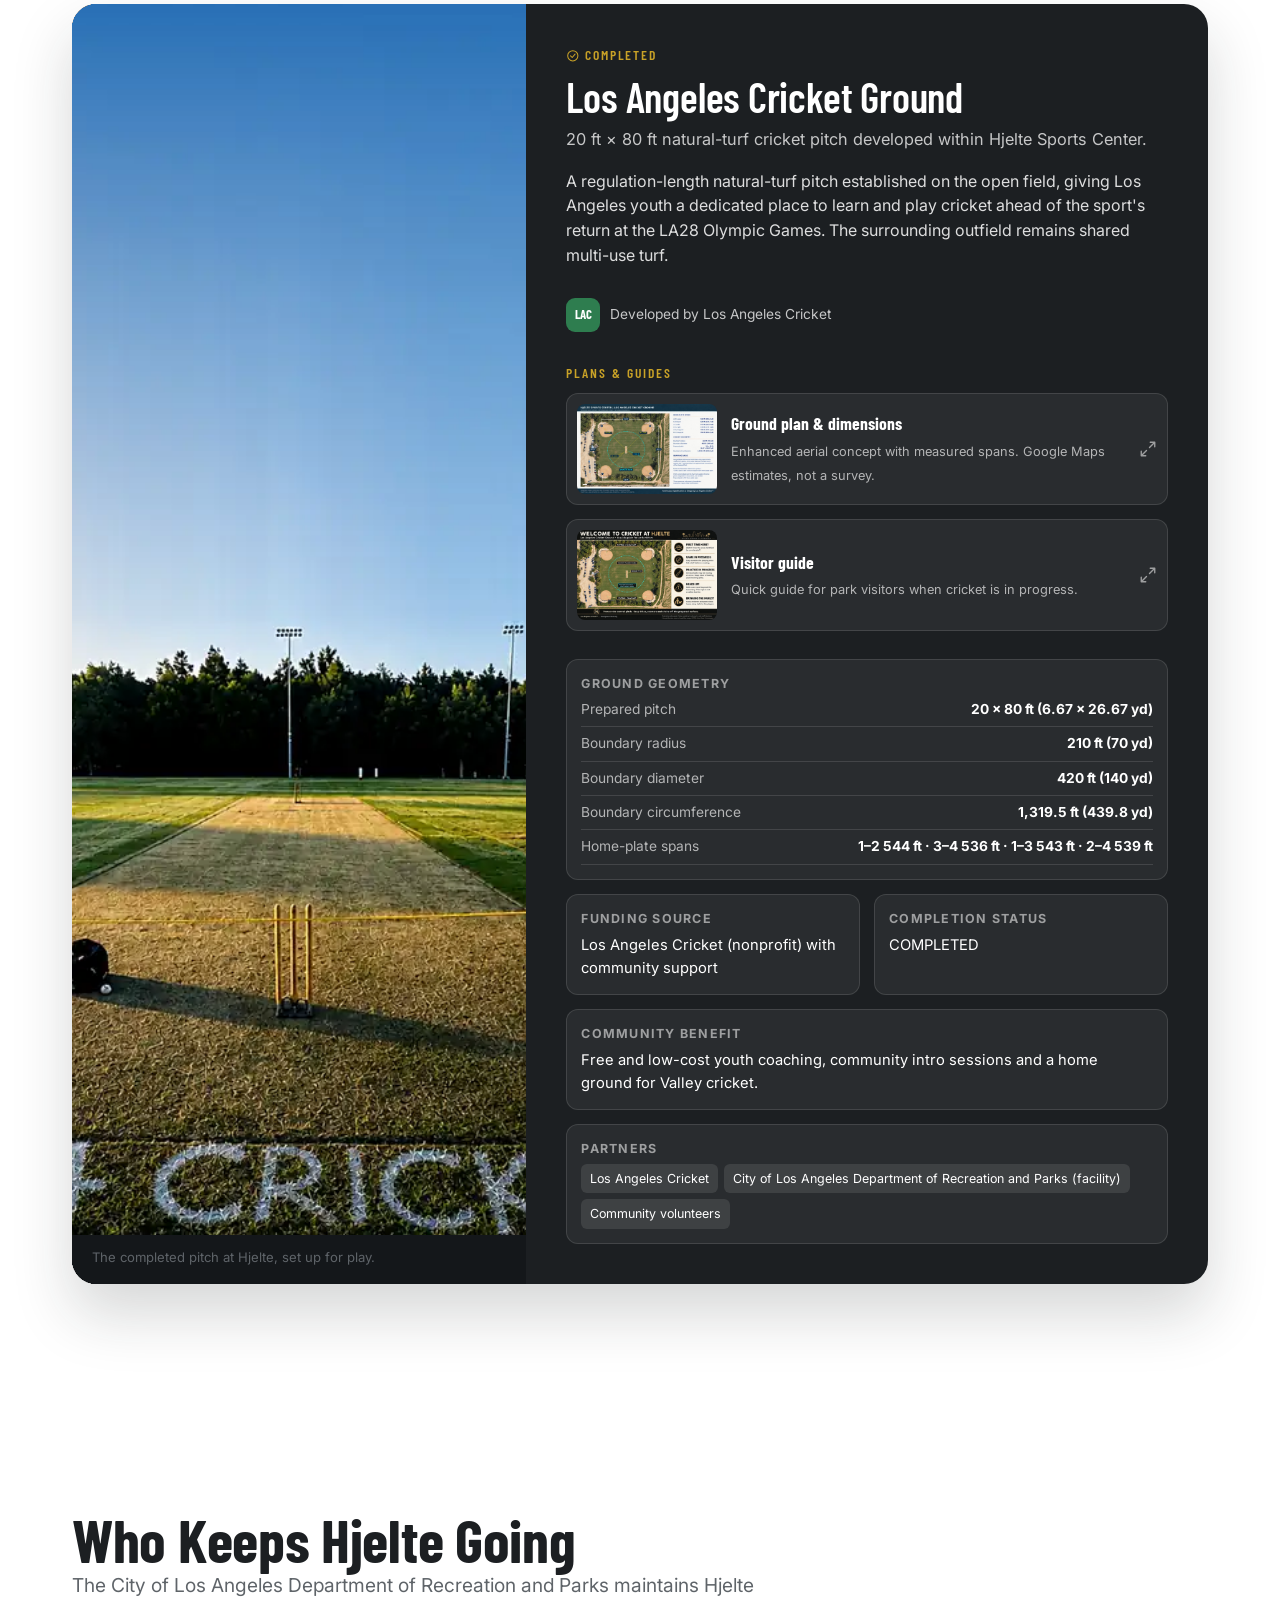
==== commit 8bcfb69a: "A month paid once, and a way out of the monthly one Cancelling was not possible. Someone who started" ====
--- a/index.html
+++ b/index.html
@@ -28,7 +28,7 @@
   <link rel="preconnect" href="https://fonts.gstatic.com" crossorigin>
   <link href="https://fonts.googleapis.com/css2?family=Barlow+Condensed:wght@500;600;700&family=Inter:wght@400;500;600;700&display=swap" rel="stylesheet">
   <link rel="preload" as="image" href="assets/img/hero-aerial.jpg" fetchpriority="high">
-  <link rel="stylesheet" href="css/styles.css?v=2026-09-20ab">
+  <link rel="stylesheet" href="css/styles.css?v=2026-09-20ad">
   <script type="application/ld+json">
   {
     "@context": "https://schema.org",
@@ -816,8 +816,8 @@
 
 <button class="to-top" id="toTop" aria-label="Back to top">↑</button>
 
-<script src="js/data.js?v=2026-09-20ab"></script>
-<script src="js/i18n.js?v=2026-09-20ab"></script>
-<script src="js/app.js?v=2026-09-20ab"></script>
+<script src="js/data.js?v=2026-09-20ad"></script>
+<script src="js/i18n.js?v=2026-09-20ad"></script>
+<script src="js/app.js?v=2026-09-20ad"></script>
 </body>
 </html>
--- a/css/styles.css
+++ b/css/styles.css
@@ -1054,6 +1054,9 @@
 .pay-card .btn[disabled] { opacity: .55; cursor: not-allowed; }
 .pay-status { grid-column: 1 / -1; margin: 0; font-size: .88rem; color: var(--muted); min-height: 1.2em; }
 .pay-status.is-bad { color: #8A3B2E; font-weight: 600; }
+/* Cancelling has to be as easy to find as signing up. */
+.pay-manage { grid-column: 1 / -1; margin: 6px 0 0; font-size: .88rem; color: var(--muted); }
+.pay-manage a { color: var(--grass-dark); text-decoration: underline; text-underline-offset: 2px; }
 
 /* =====================================================================
    Facility map on a phone
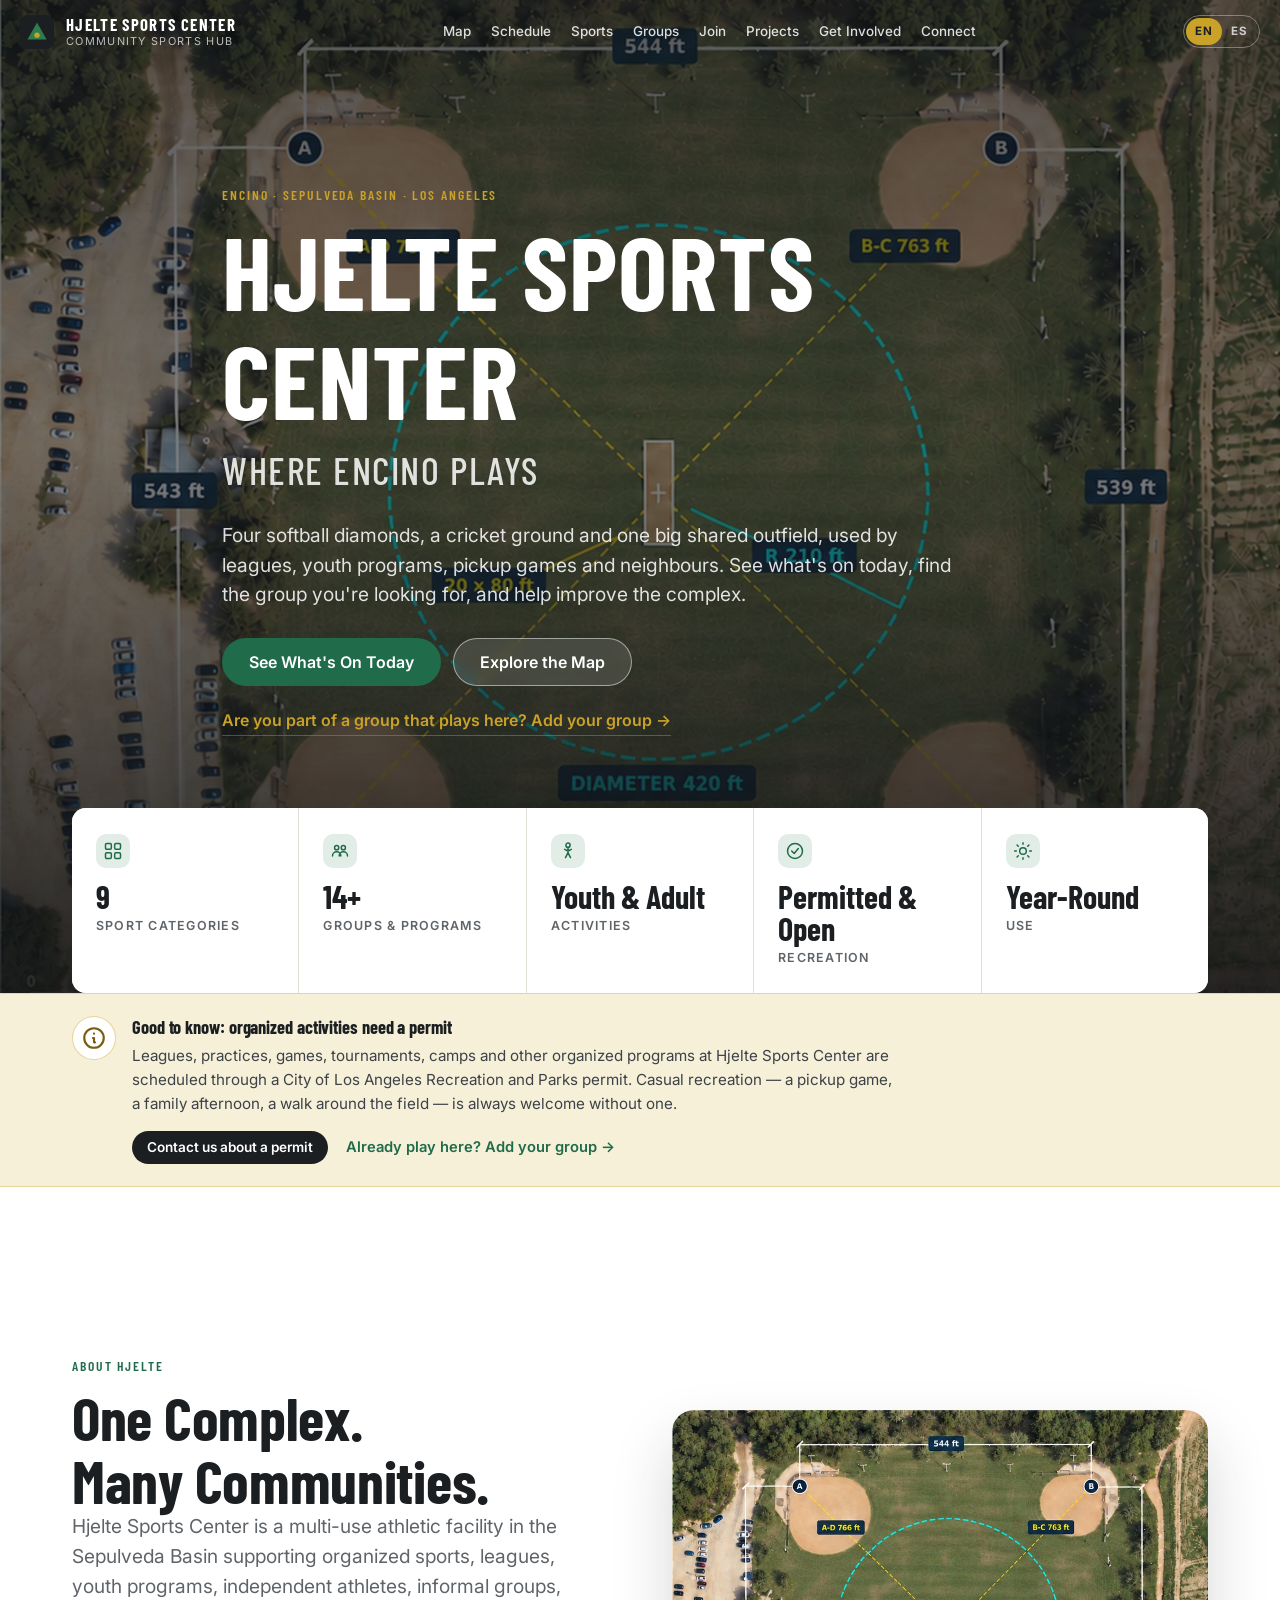
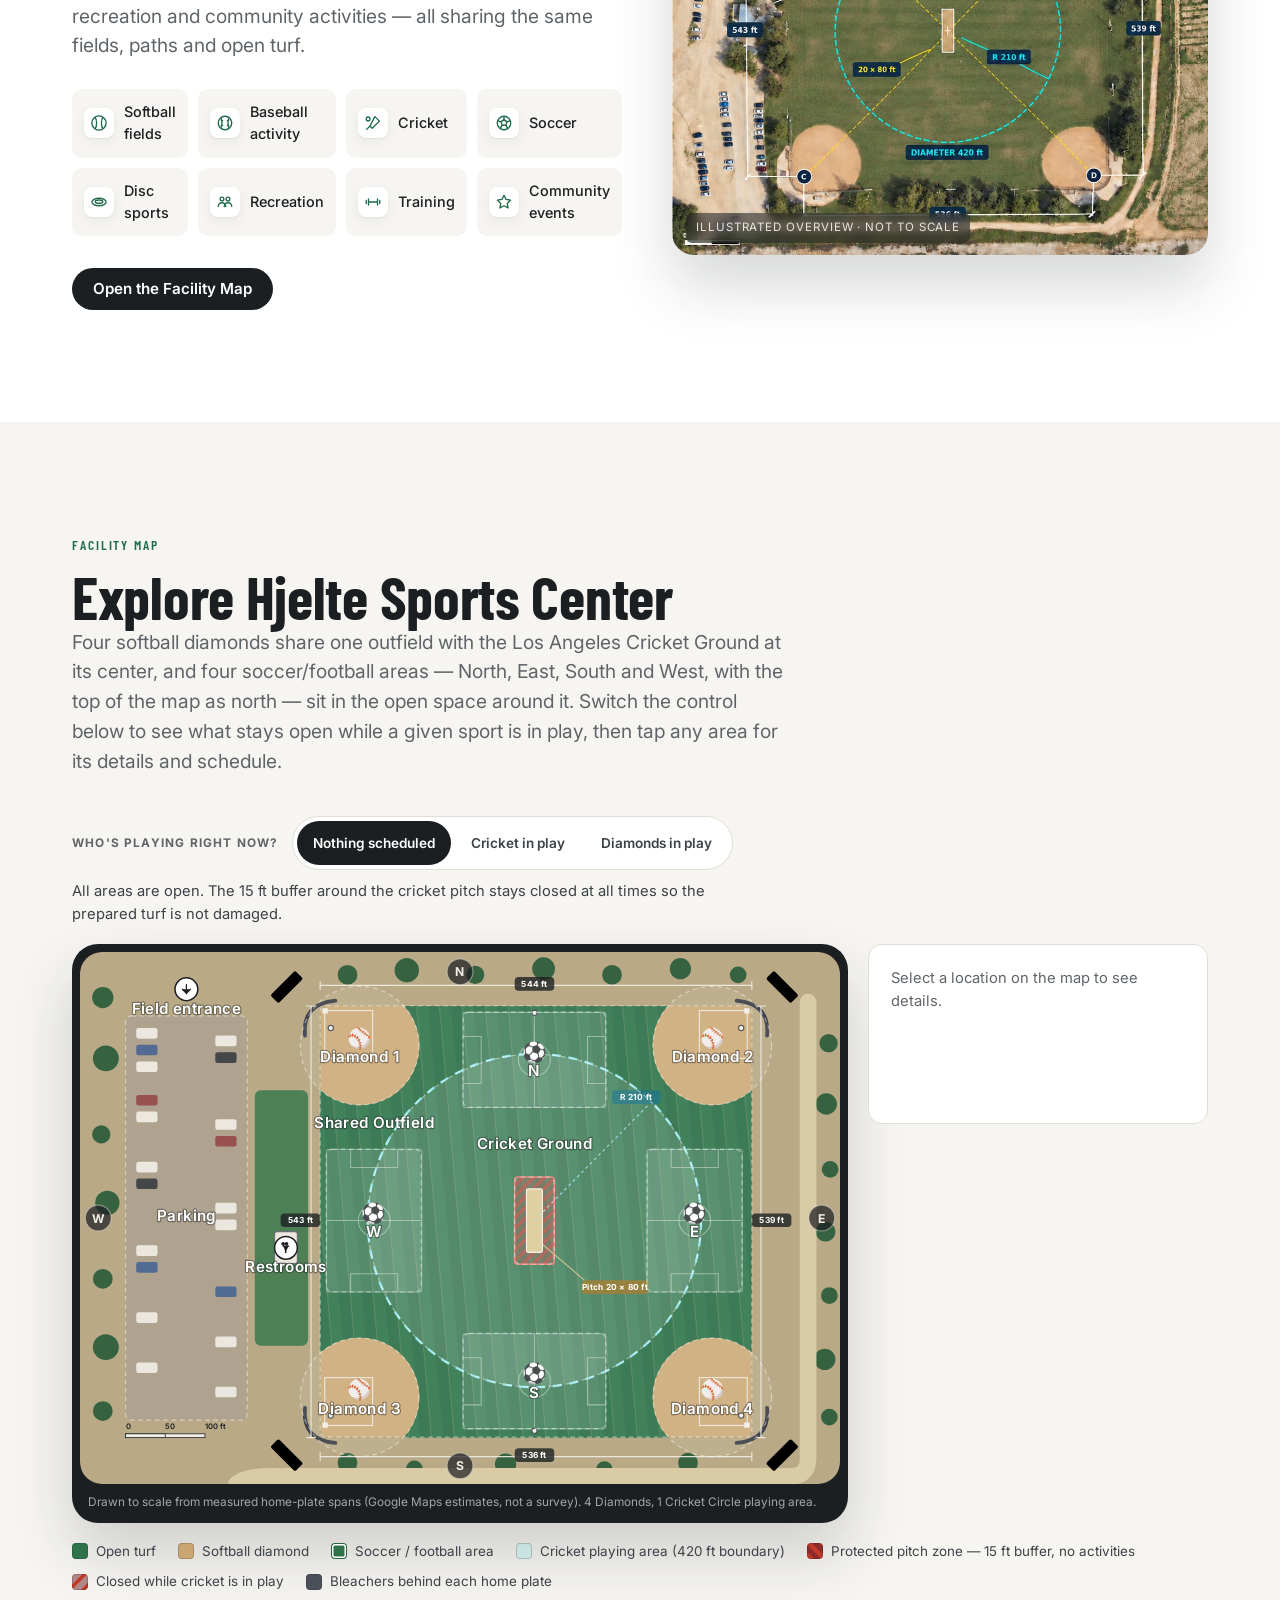
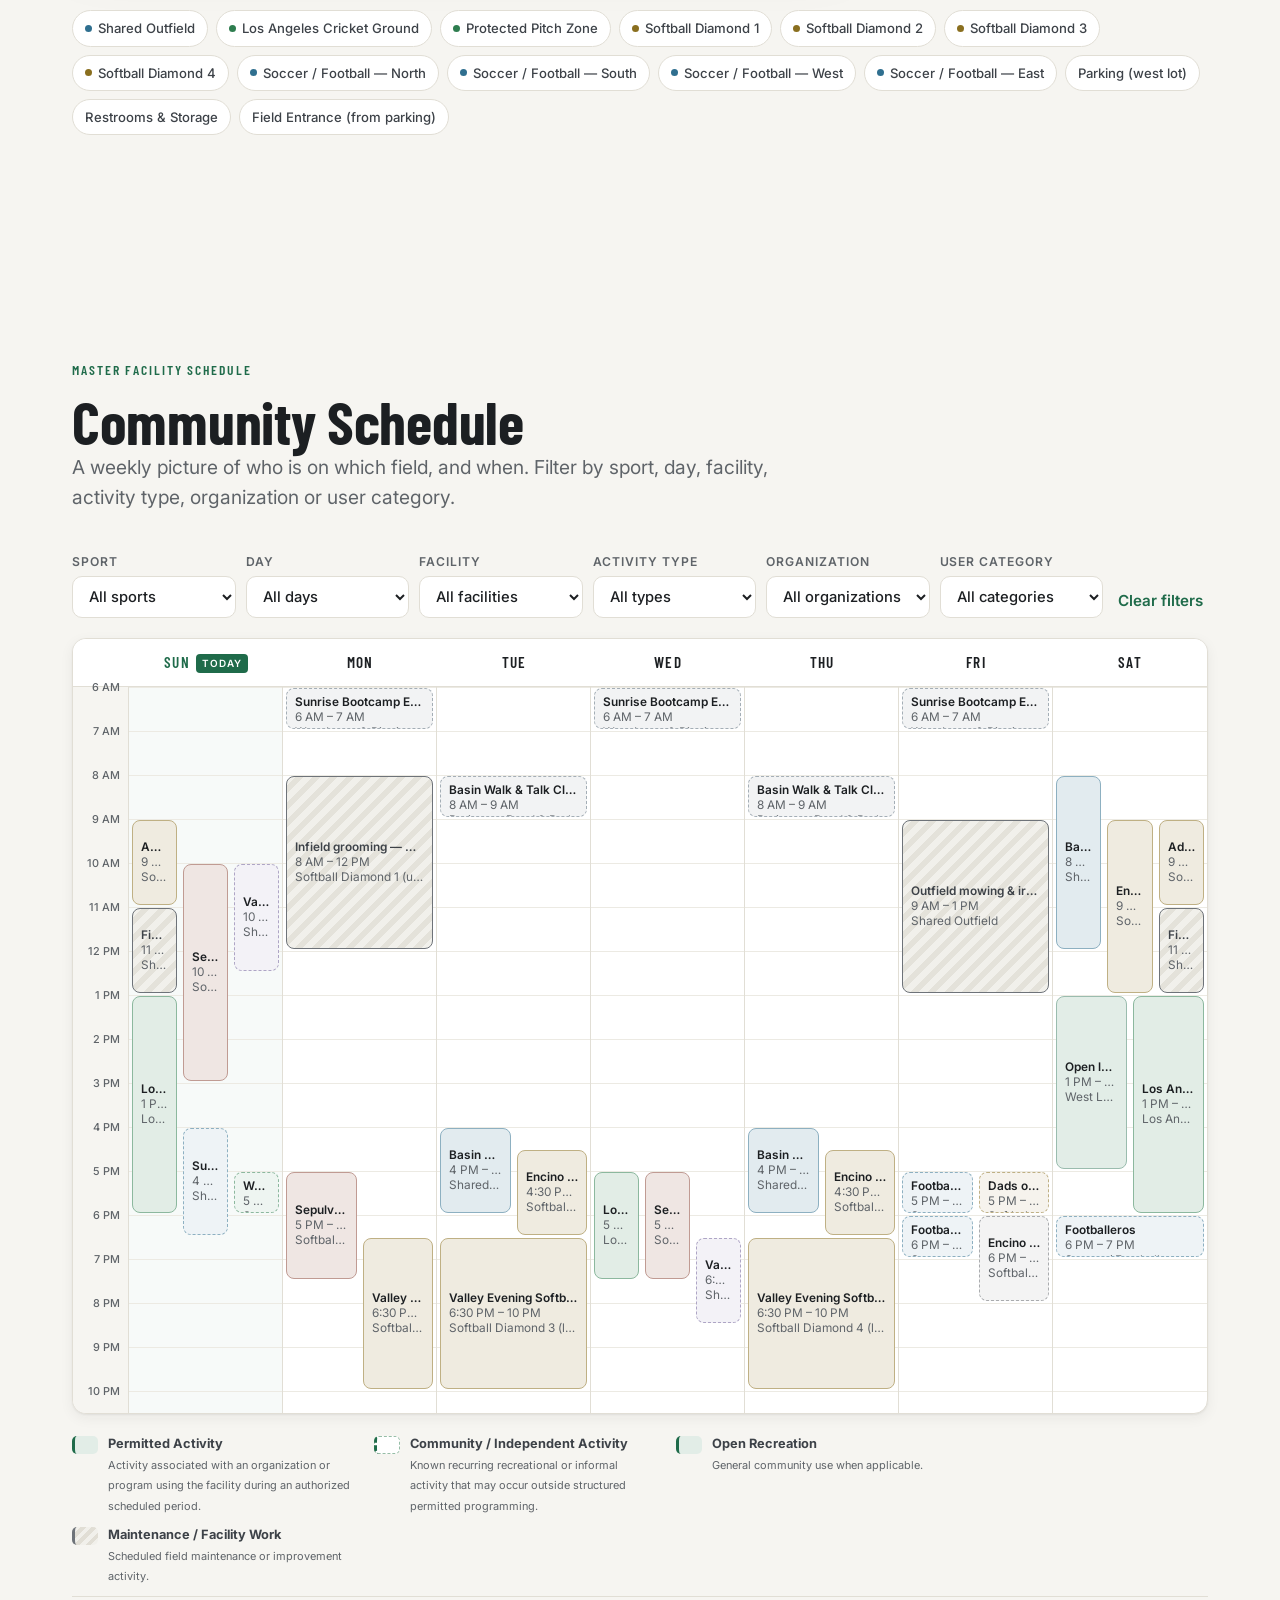
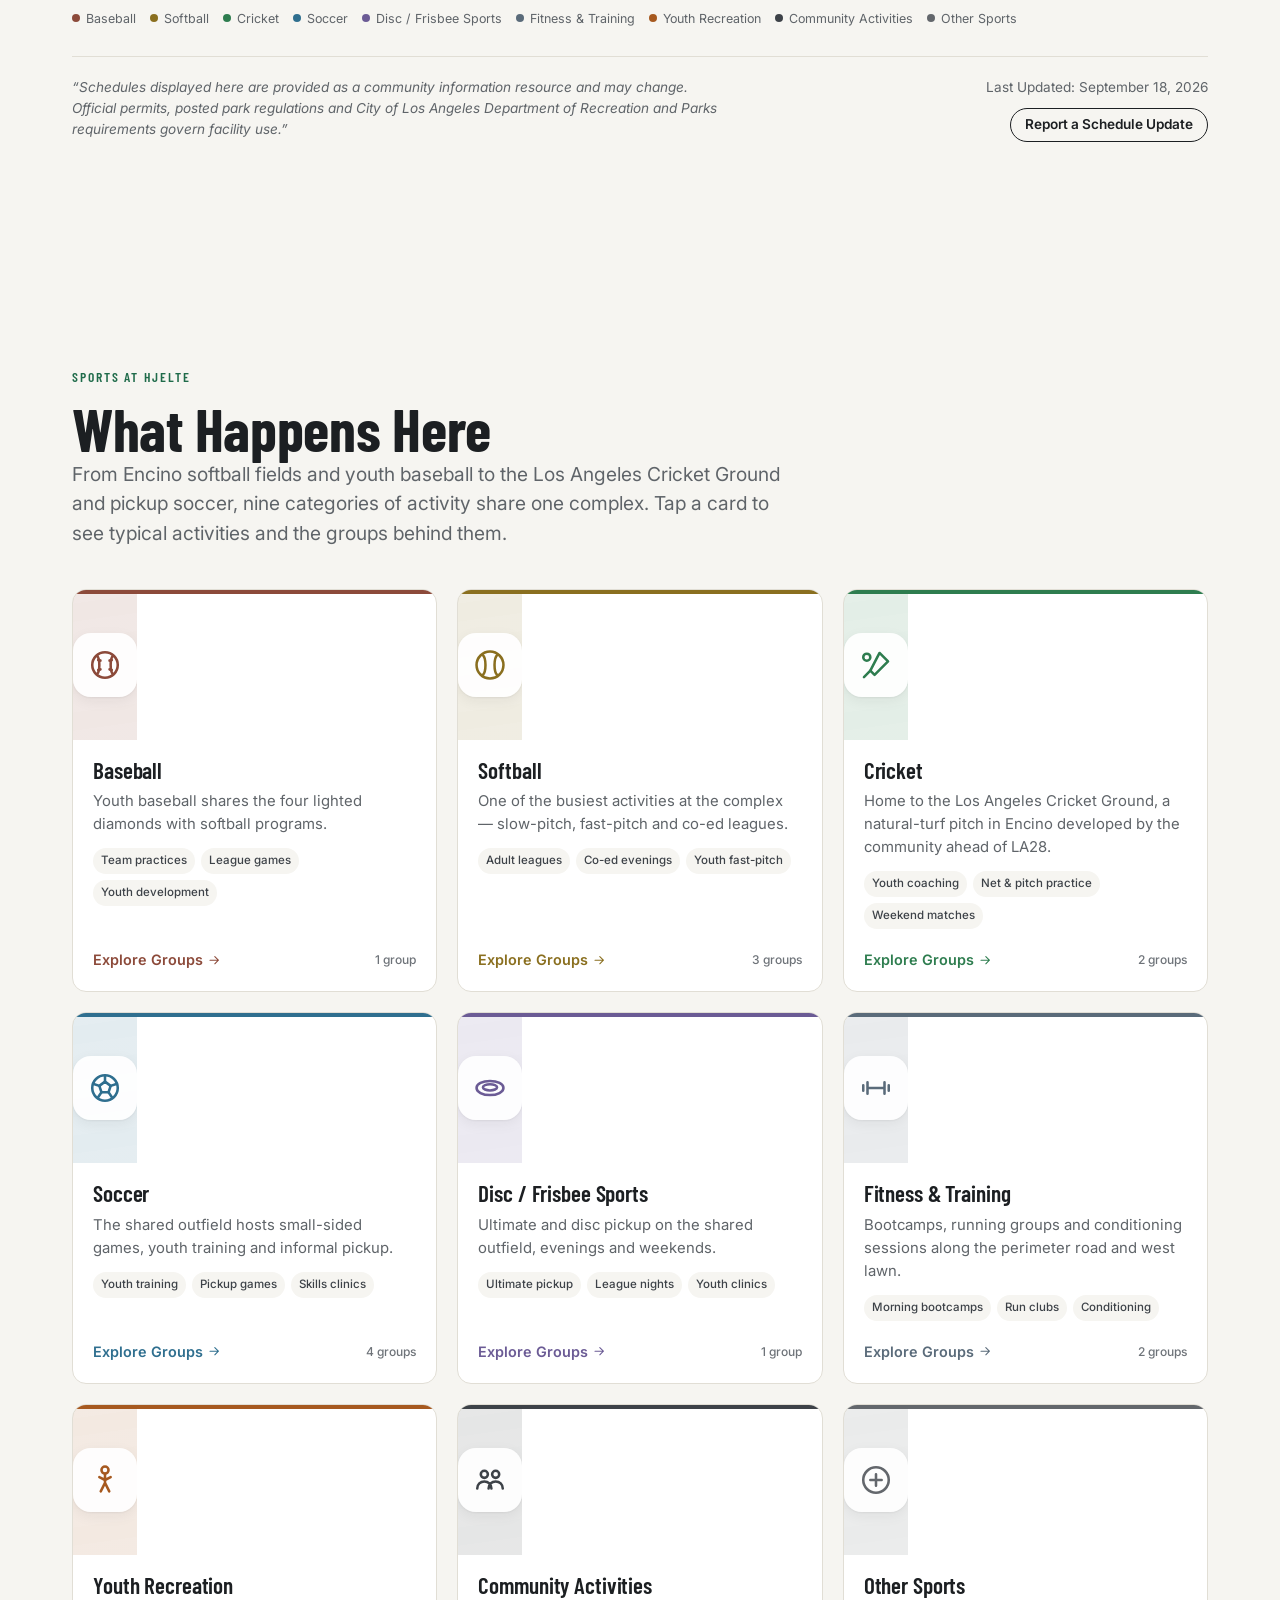
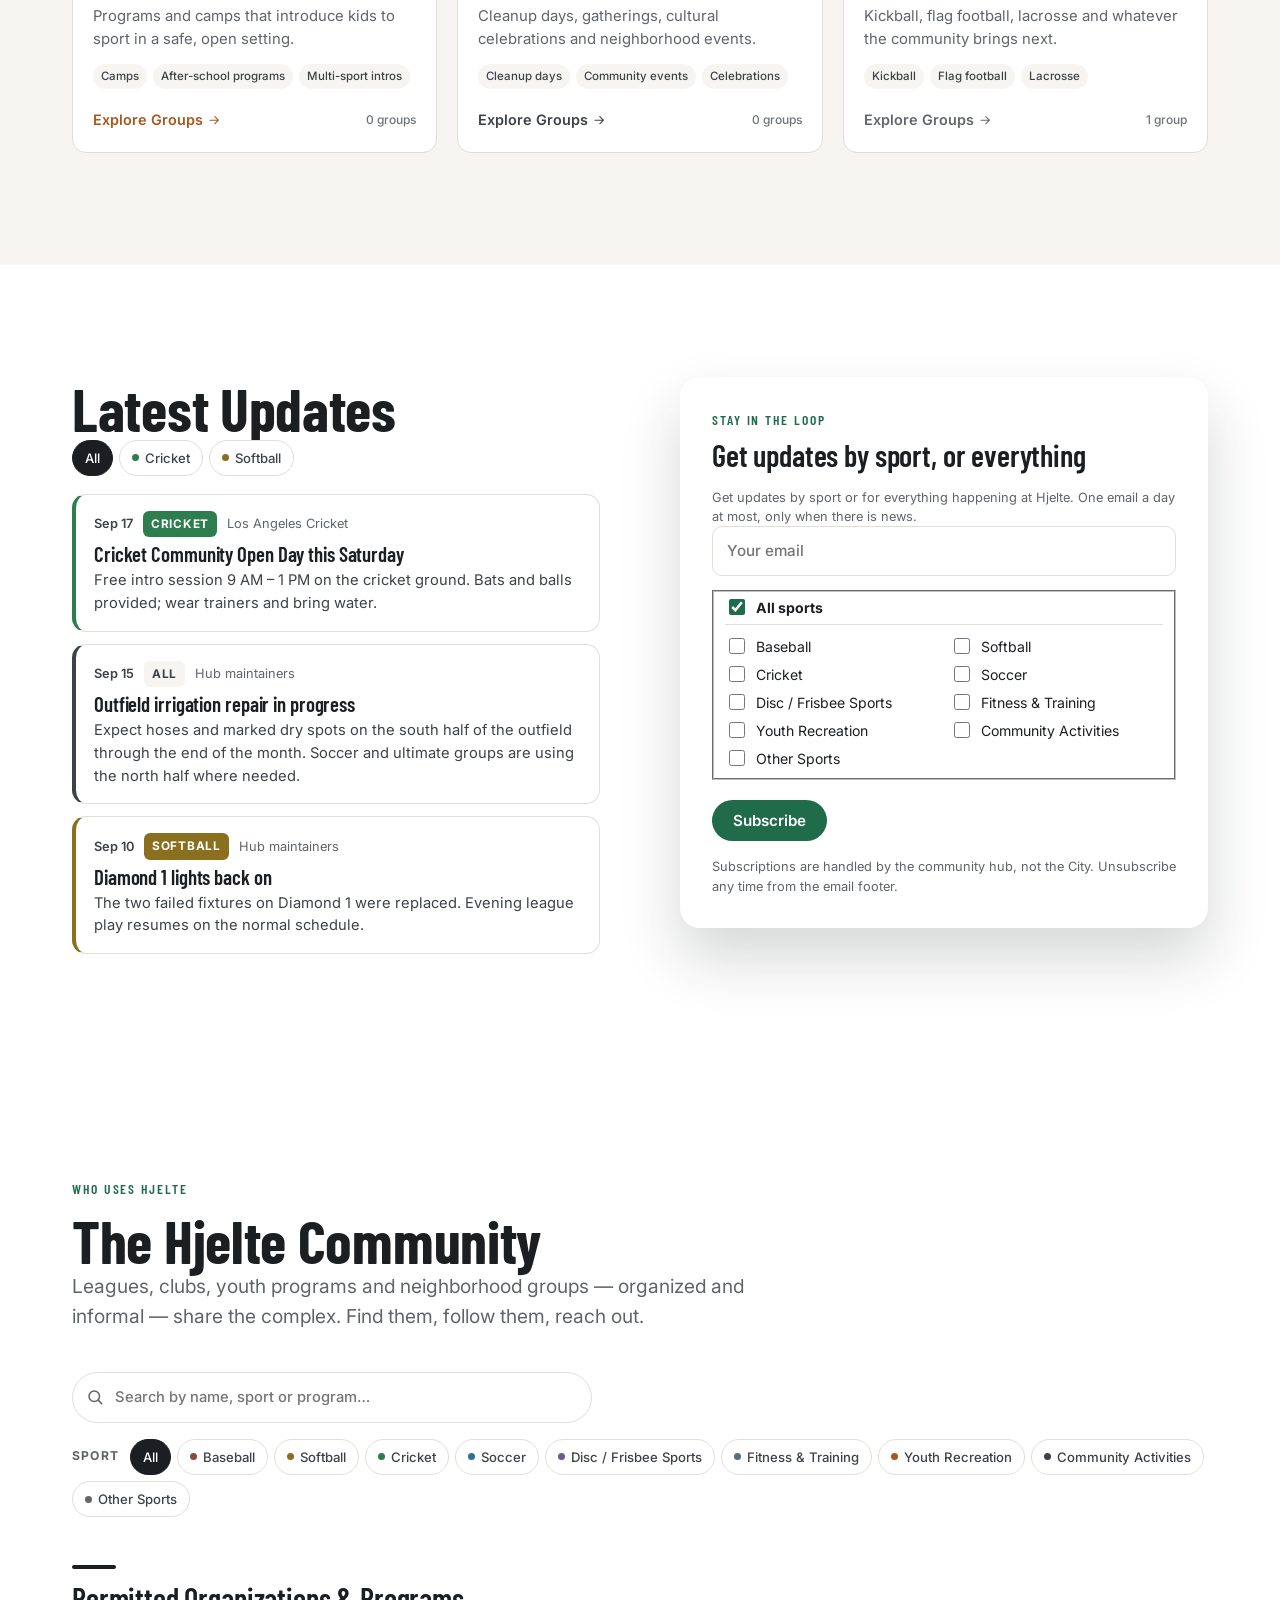
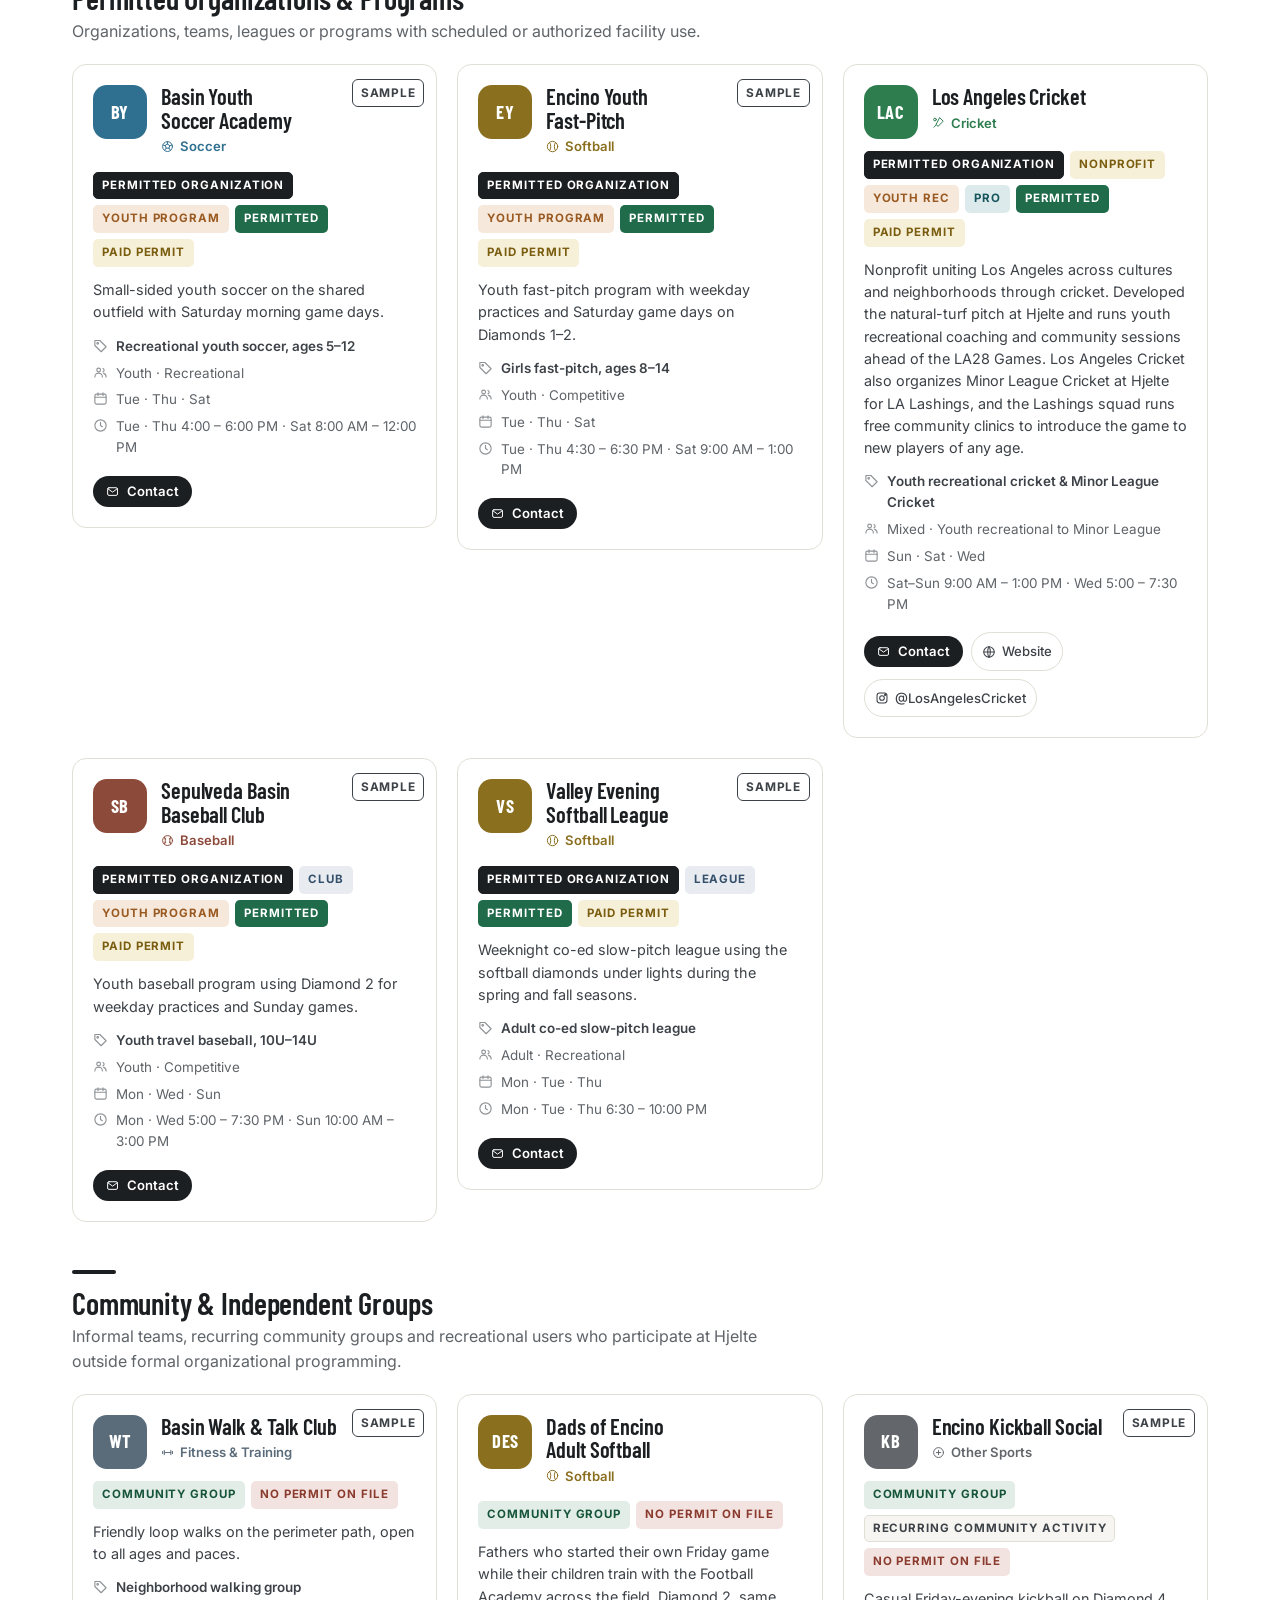
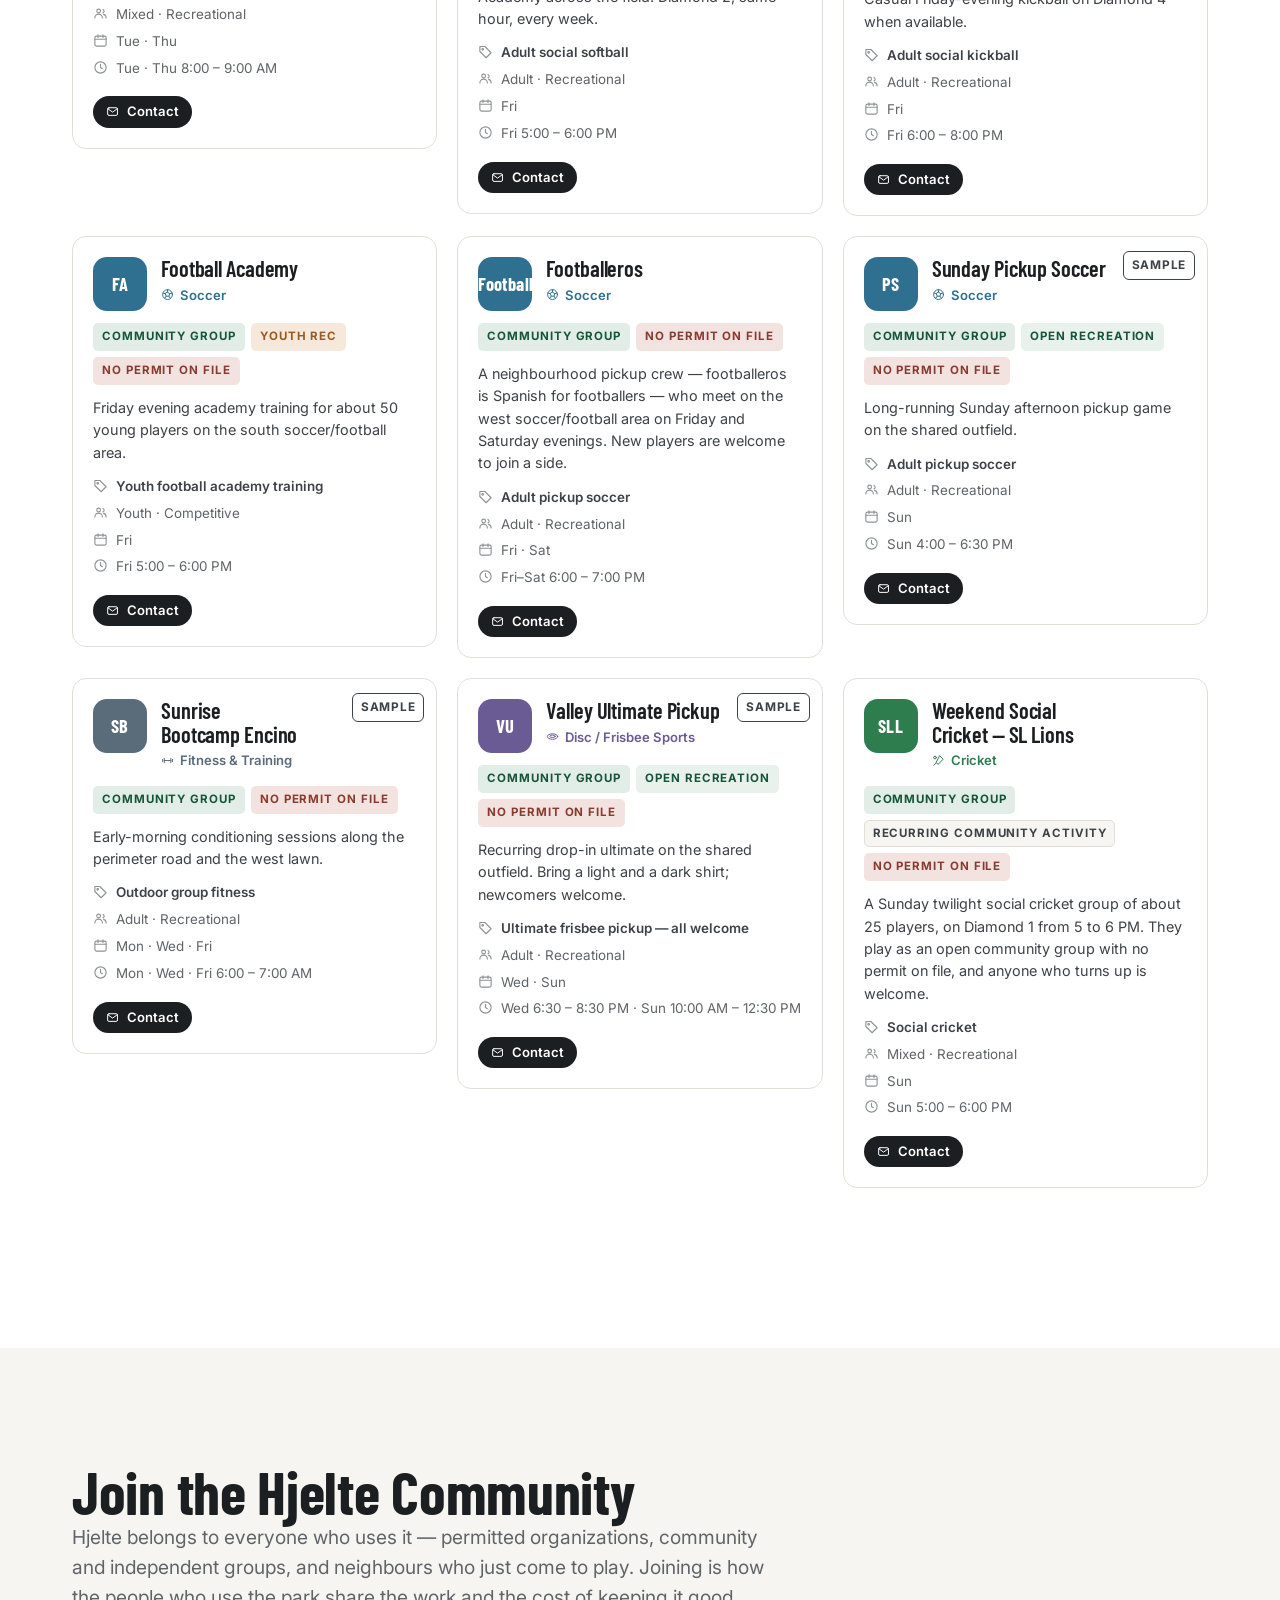
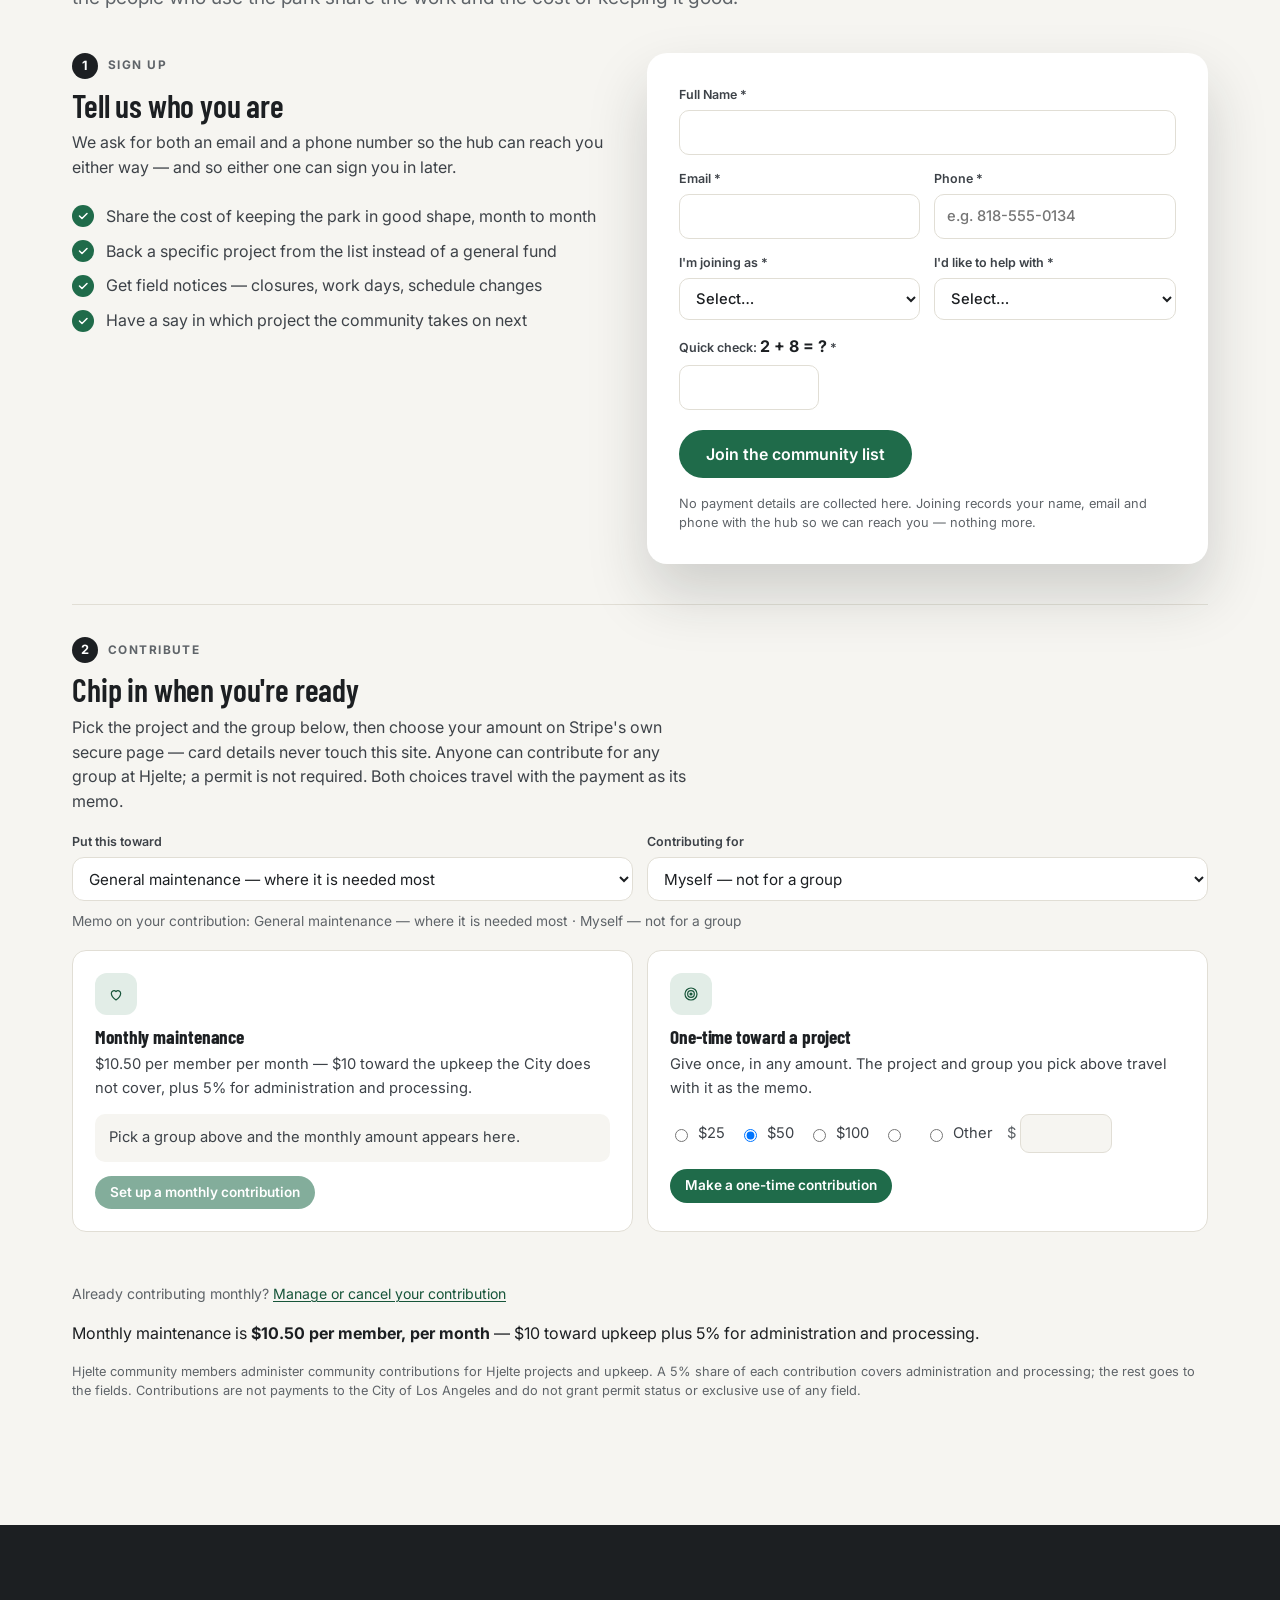
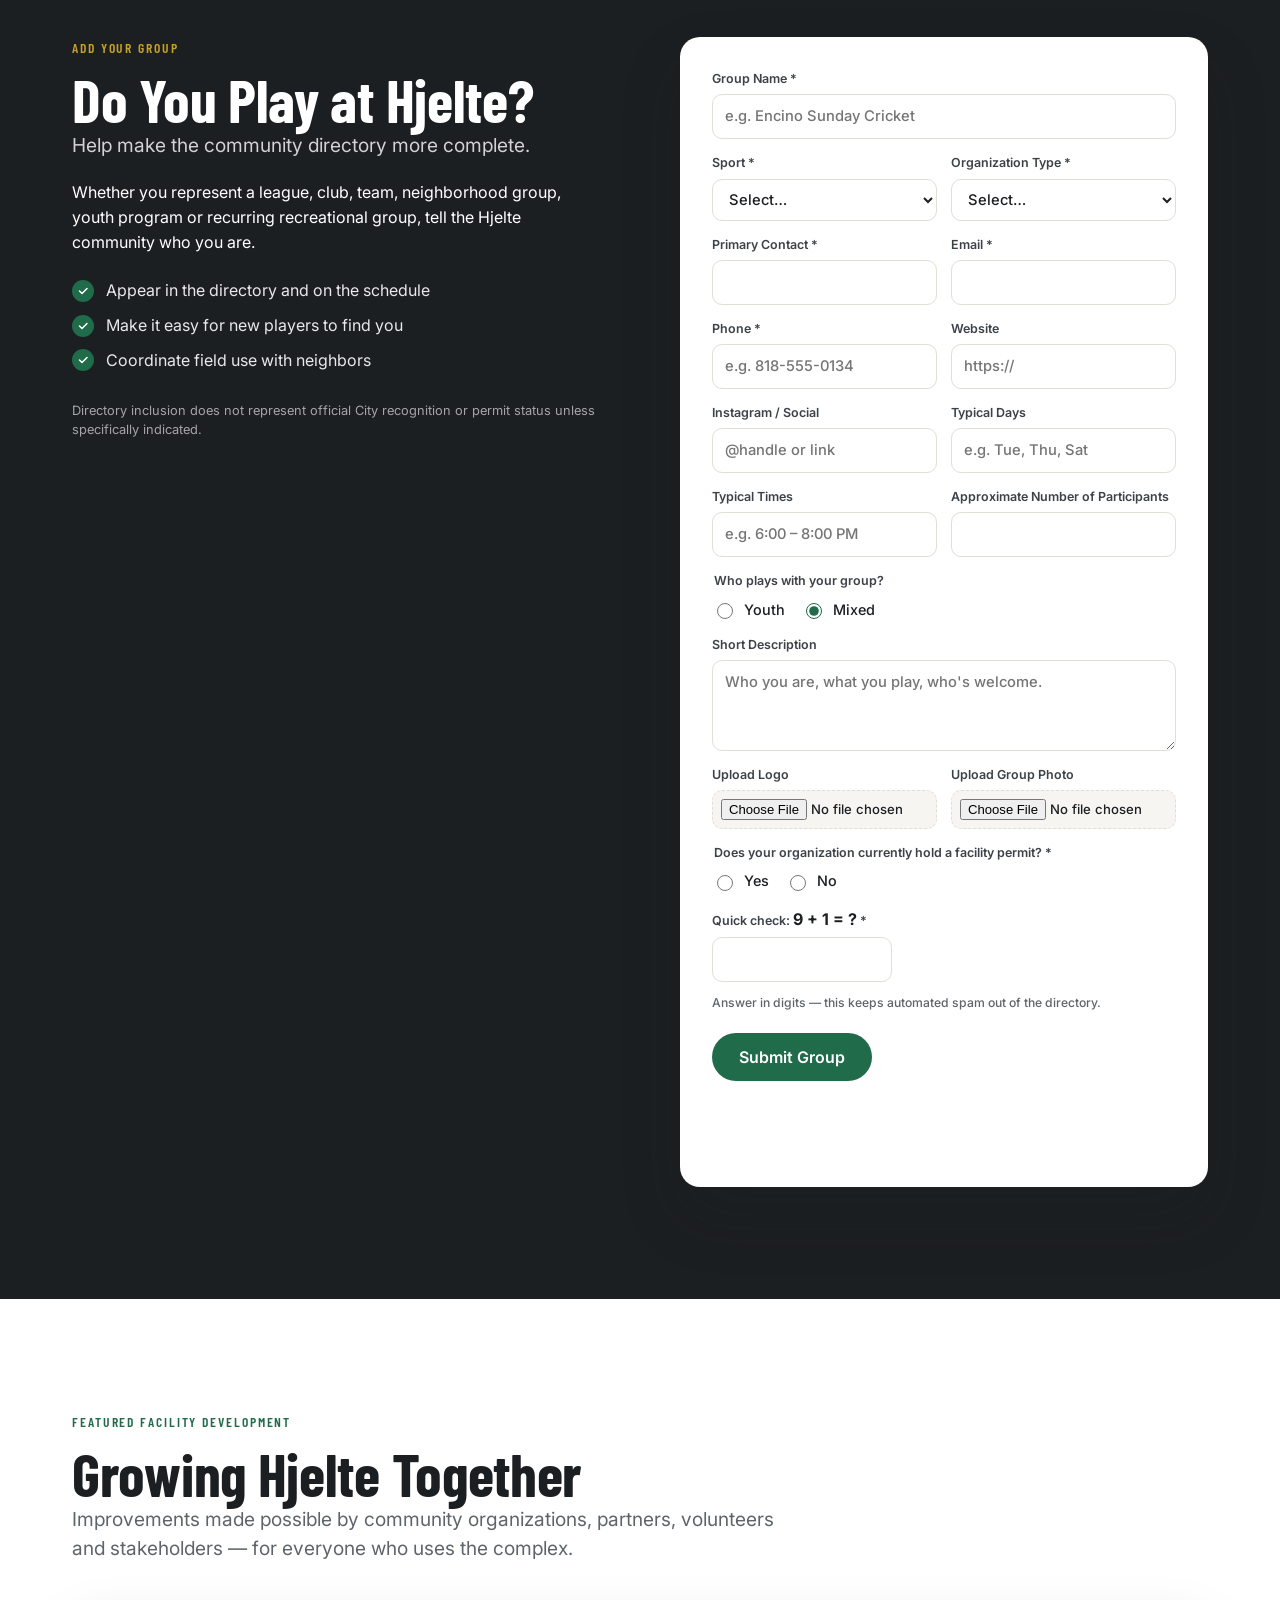
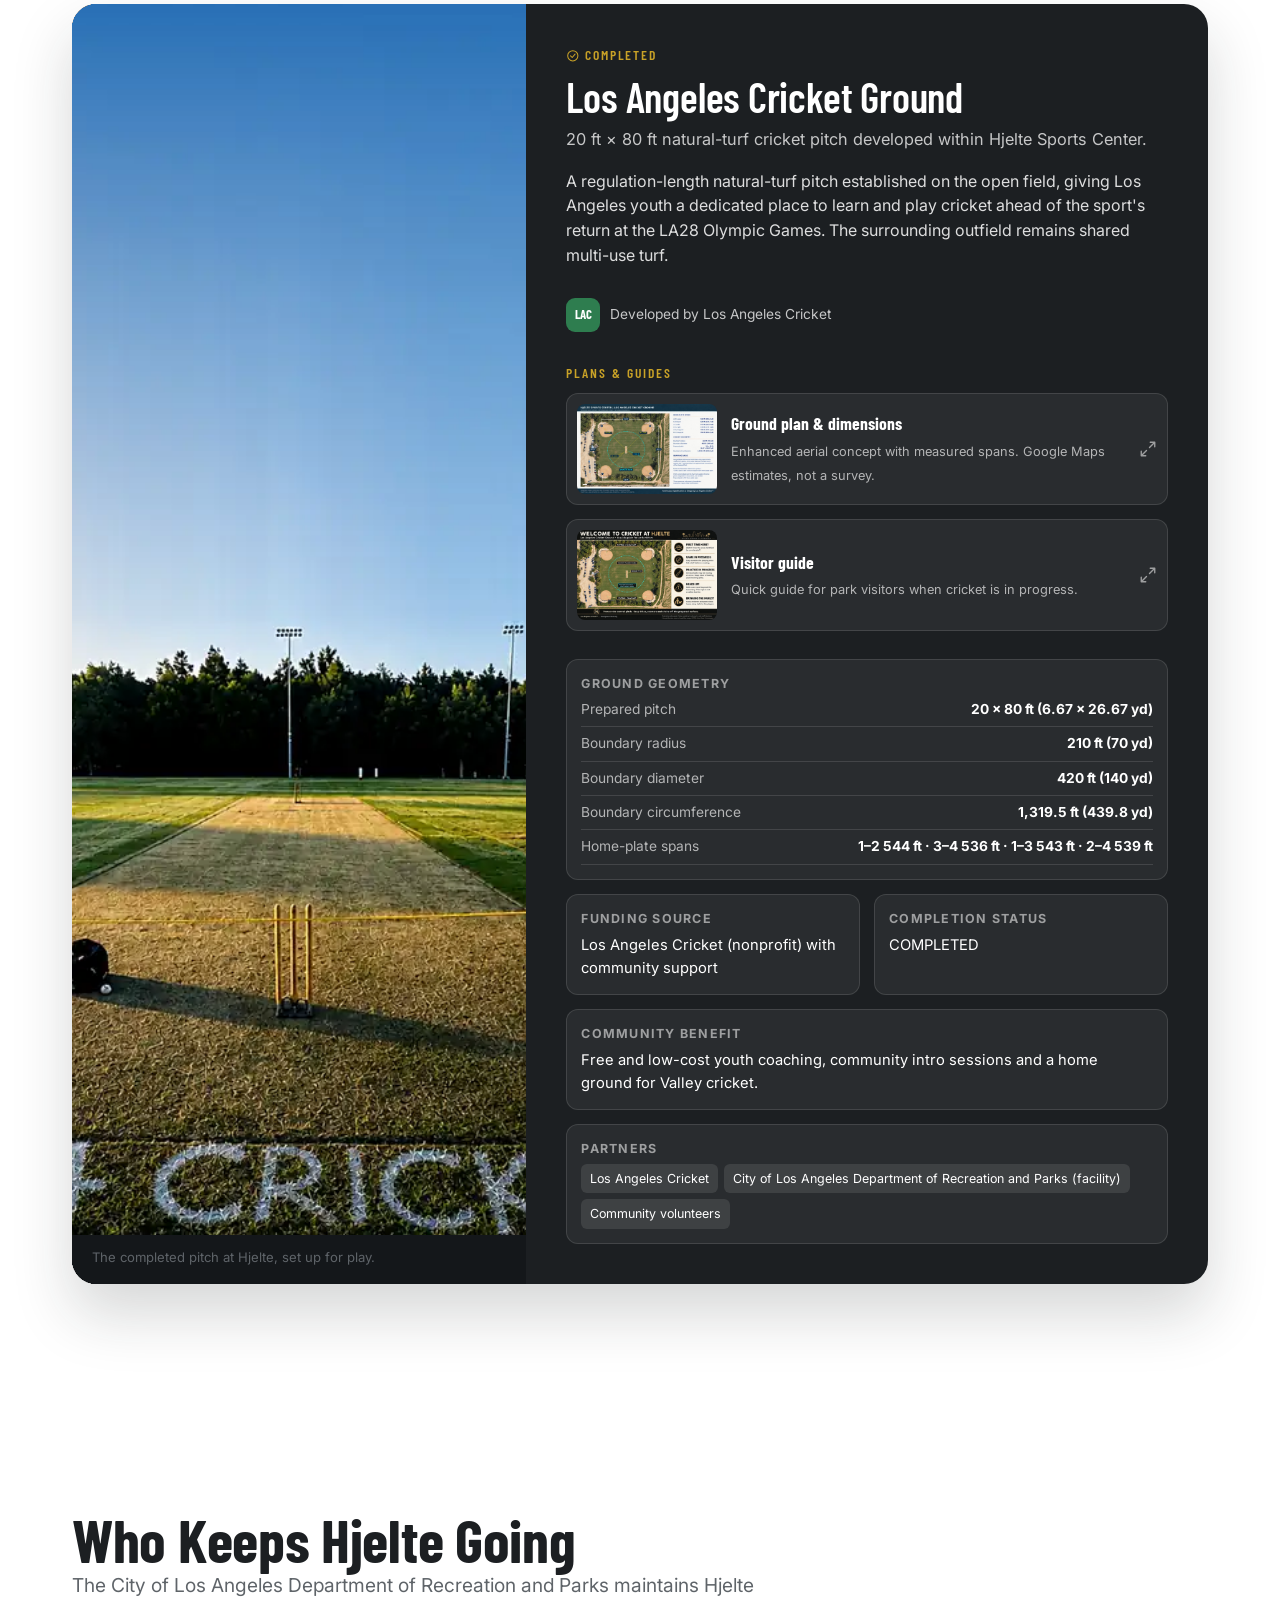
==== commit 9b348e3b: "Review fixes on the contribution flow Quoted amount could disagree with the charge. An admin may sav" ====
--- a/index.html
+++ b/index.html
@@ -28,7 +28,7 @@
   <link rel="preconnect" href="https://fonts.gstatic.com" crossorigin>
   <link href="https://fonts.googleapis.com/css2?family=Barlow+Condensed:wght@500;600;700&family=Inter:wght@400;500;600;700&display=swap" rel="stylesheet">
   <link rel="preload" as="image" href="assets/img/hero-aerial.jpg" fetchpriority="high">
-  <link rel="stylesheet" href="css/styles.css?v=2026-09-20ad">
+  <link rel="stylesheet" href="css/styles.css?v=2026-09-20ae">
   <script type="application/ld+json">
   {
     "@context": "https://schema.org",
@@ -816,8 +816,8 @@
 
 <button class="to-top" id="toTop" aria-label="Back to top">↑</button>
 
-<script src="js/data.js?v=2026-09-20ad"></script>
-<script src="js/i18n.js?v=2026-09-20ad"></script>
-<script src="js/app.js?v=2026-09-20ad"></script>
+<script src="js/data.js?v=2026-09-20ae"></script>
+<script src="js/i18n.js?v=2026-09-20ae"></script>
+<script src="js/app.js?v=2026-09-20ae"></script>
 </body>
 </html>
--- a/css/styles.css
+++ b/css/styles.css
@@ -828,8 +828,8 @@
   .btn, .chip, .tab, .lang-toggle button, .link-icon { min-height: 44px; }
   .chip { padding-block: 11px; }
   .lang-toggle button { padding: 11px 14px; }
-  .sub-sports input, .radio-row input, .form-grid input[type="checkbox"] { width: 22px; height: 22px; }
-  .sub-sports label, .radio-row label { min-height: 44px; align-items: center; }
+  .sub-sports input, .radio-row input, .amt-row input[type="radio"], .form-grid input[type="checkbox"] { width: 22px; height: 22px; }
+  .sub-sports label, .radio-row label, .amt-row label { min-height: 44px; align-items: center; }
   .nav-toggle { padding: 12px; }
 }
 
@@ -1051,7 +1051,7 @@
 .amt-other input { width: 92px; padding: 7px 9px; border: 1px solid var(--line); border-radius: 9px;
   font: inherit; font-size: .92rem; background: #fff; }
 .amt-other input:disabled { background: var(--off); color: var(--muted); }
-.pay-card .btn[disabled] { opacity: .55; cursor: not-allowed; }
+.pay-card .btn[disabled], .pay-card .btn[aria-disabled="true"] { opacity: .55; cursor: not-allowed; }
 .pay-status { grid-column: 1 / -1; margin: 0; font-size: .88rem; color: var(--muted); min-height: 1.2em; }
 .pay-status.is-bad { color: #8A3B2E; font-weight: 600; }
 /* Cancelling has to be as easy to find as signing up. */
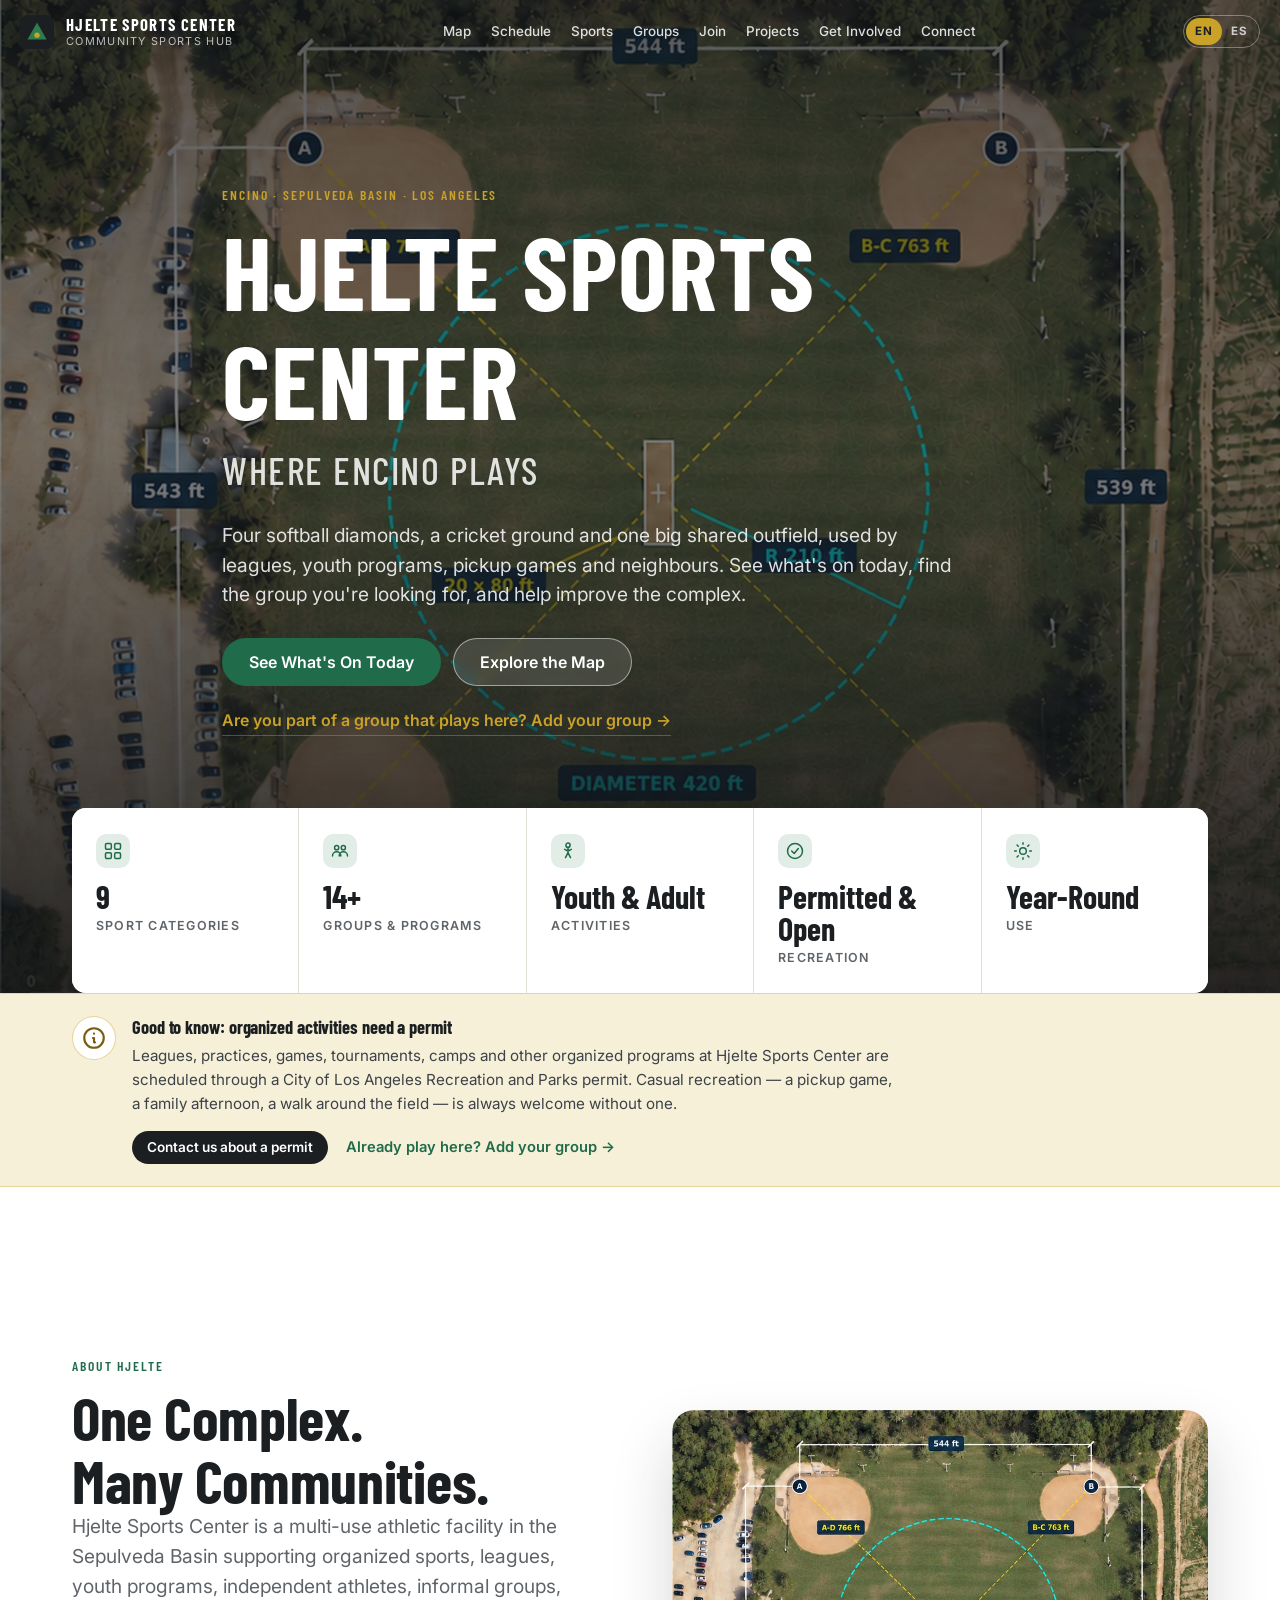
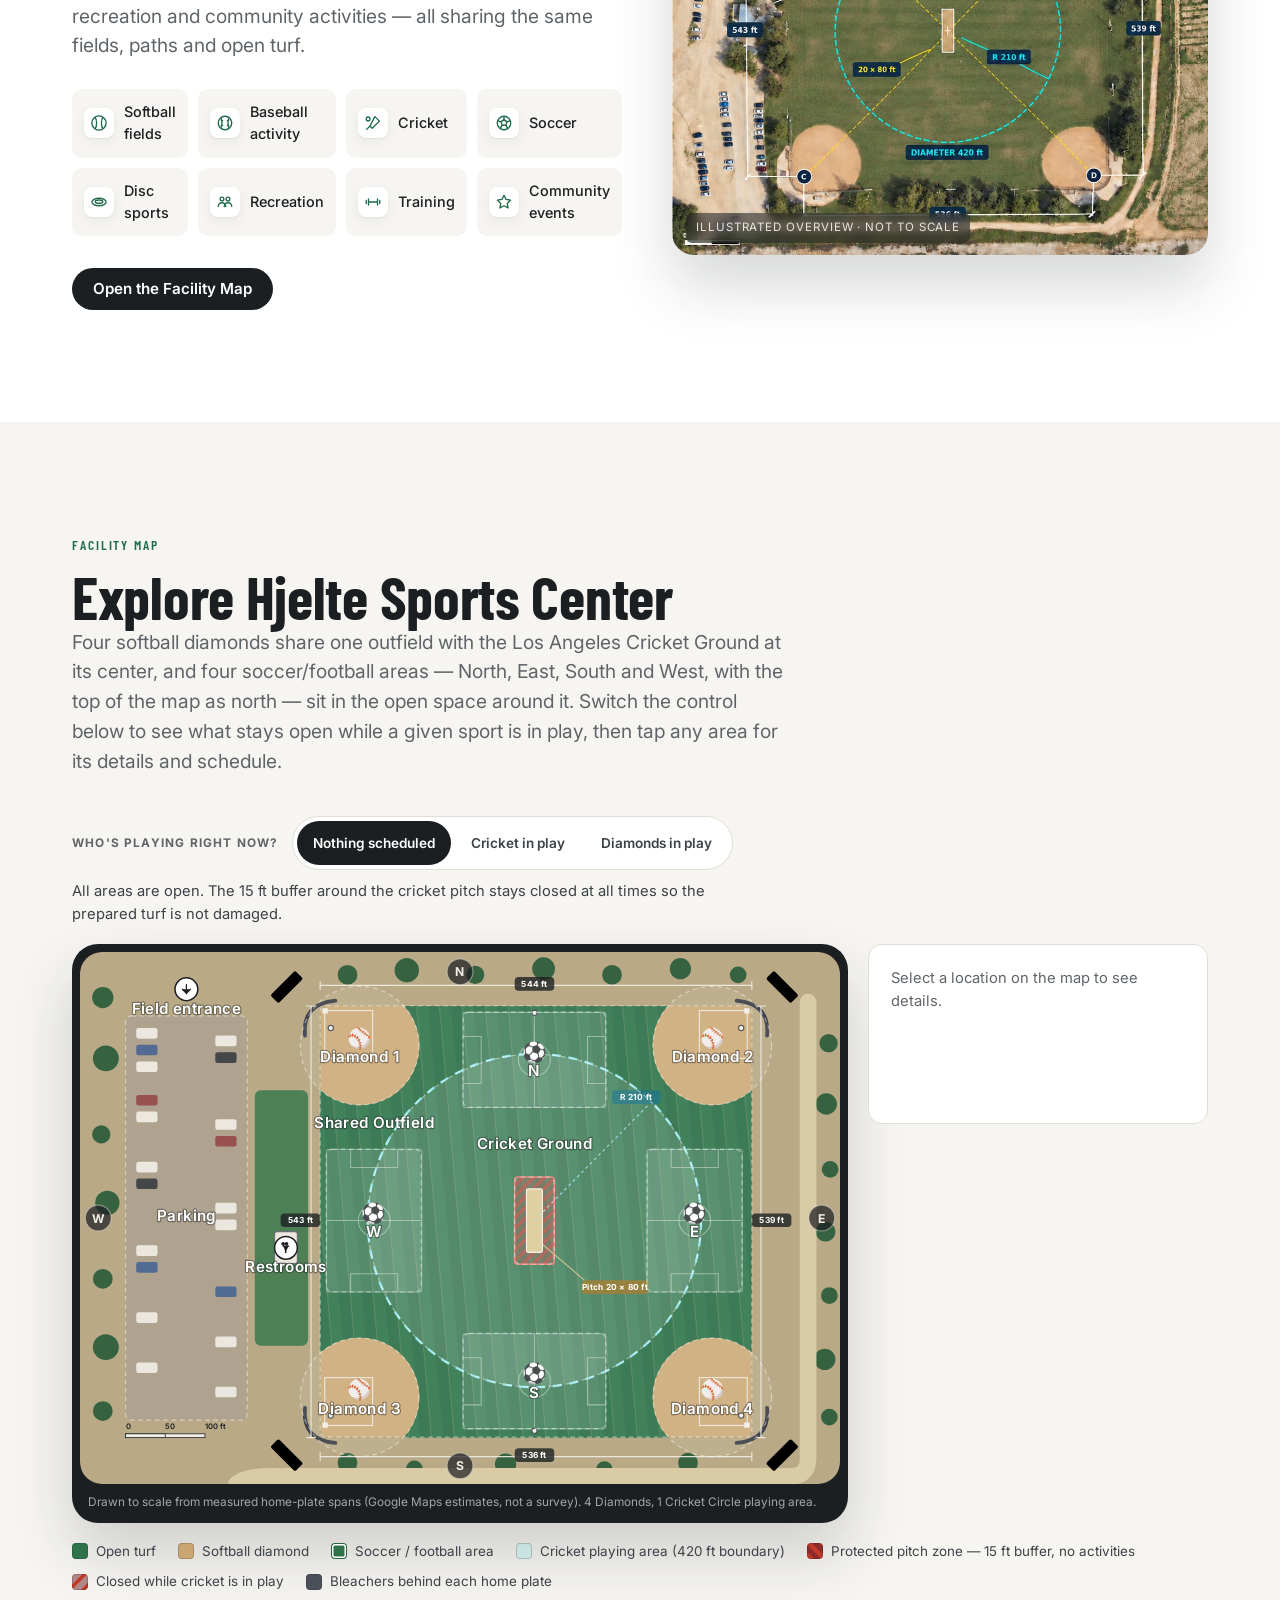
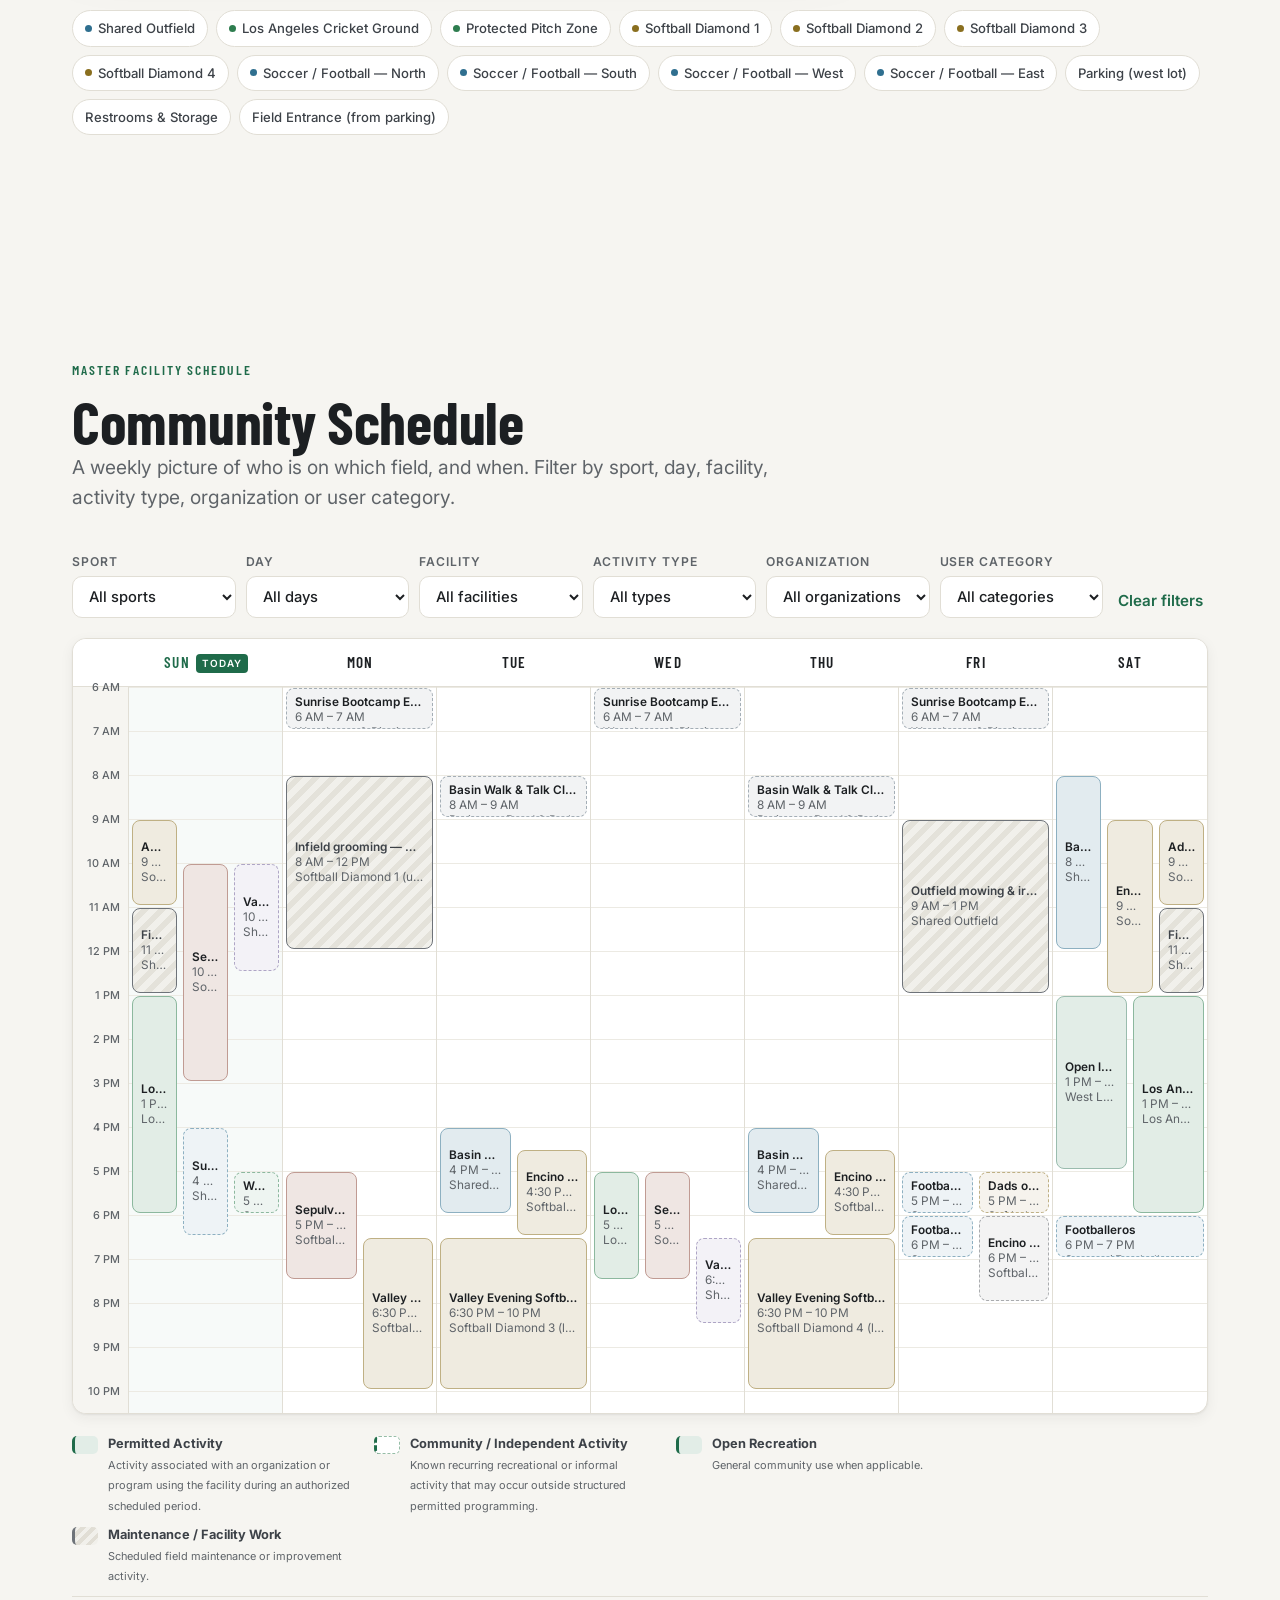
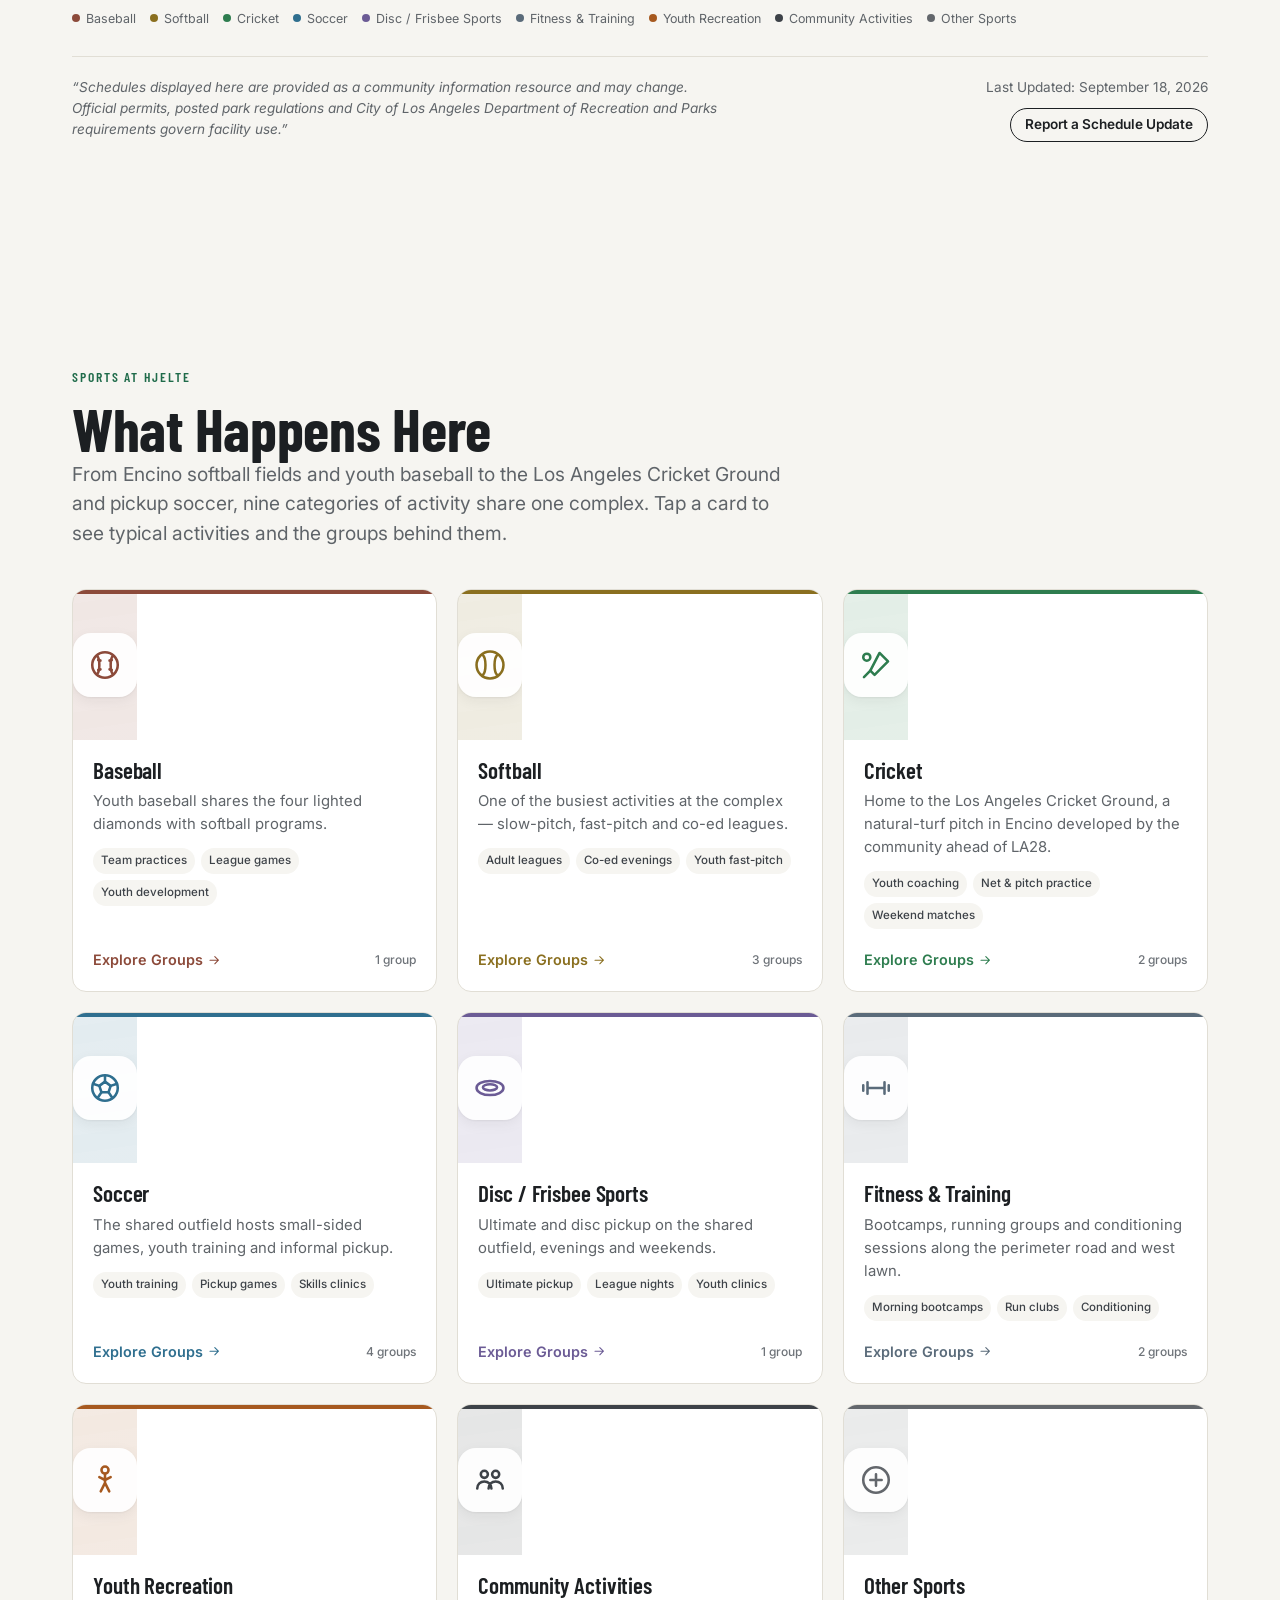
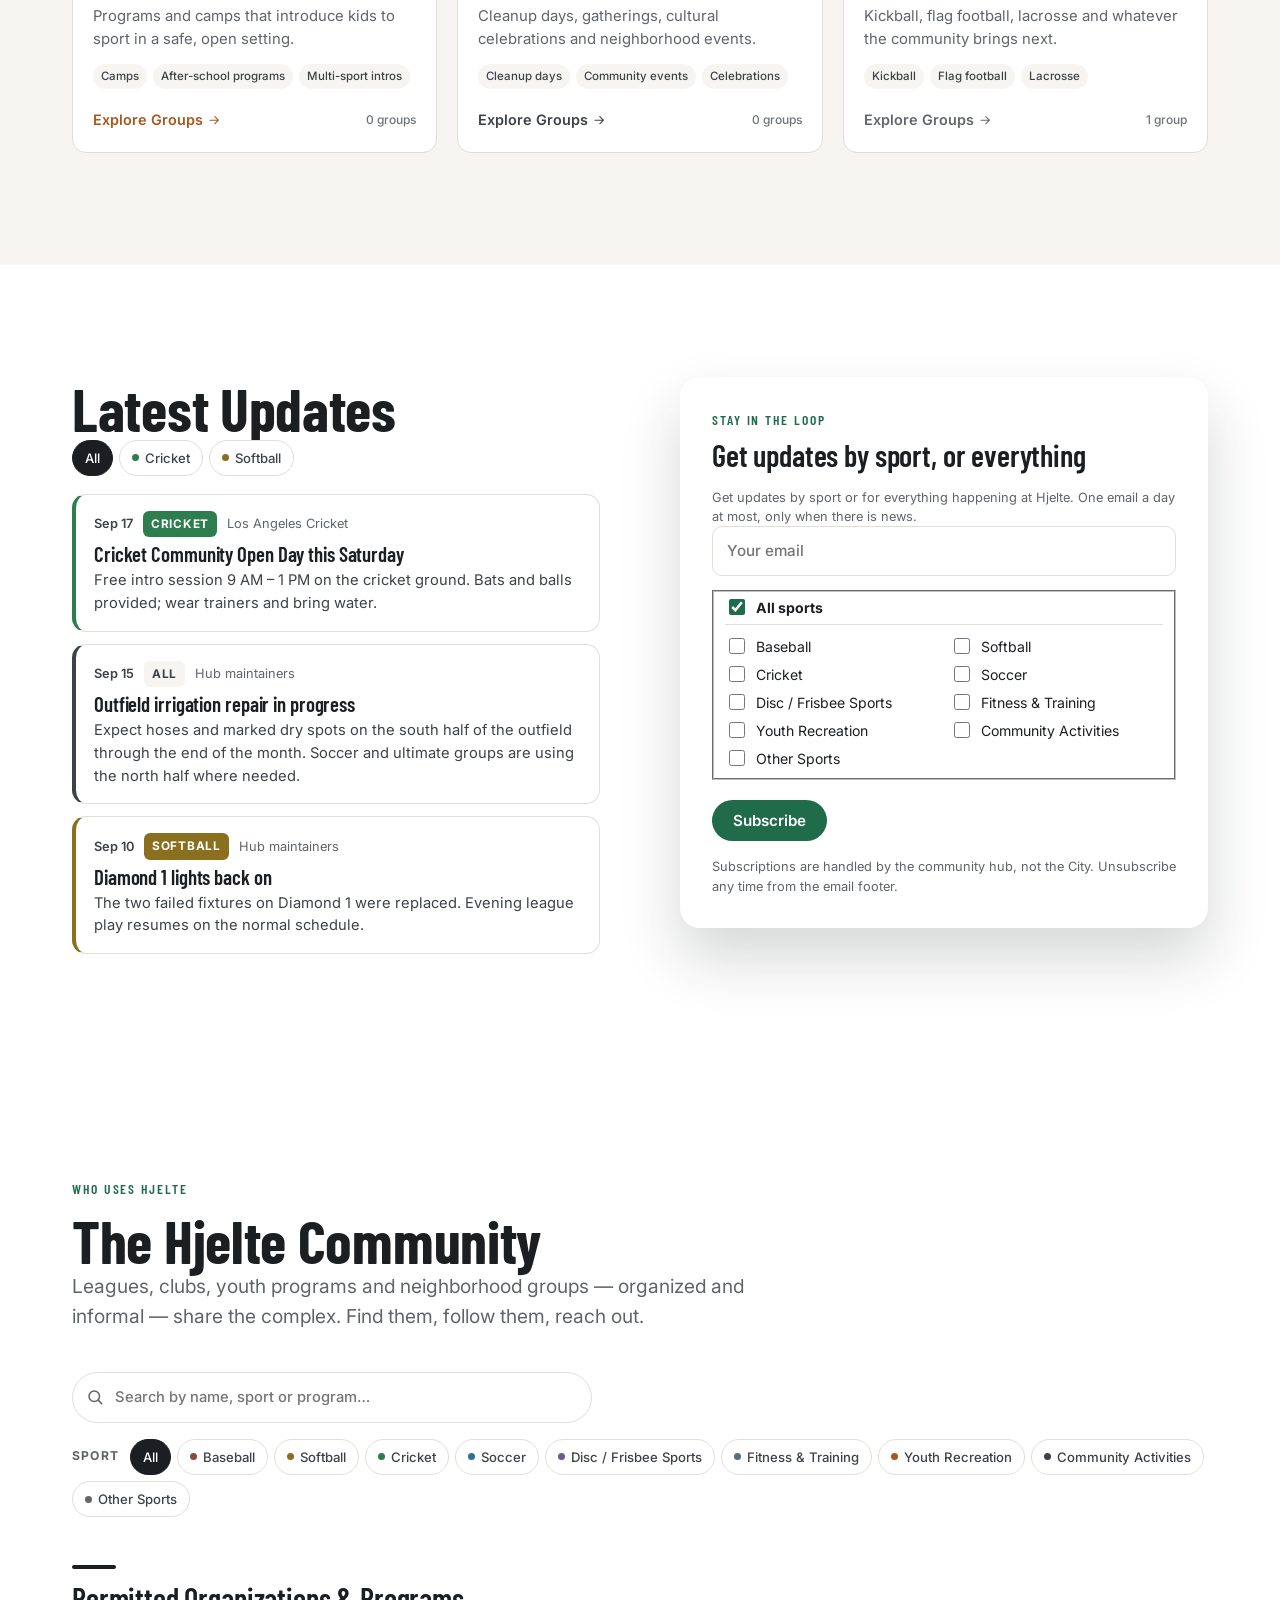
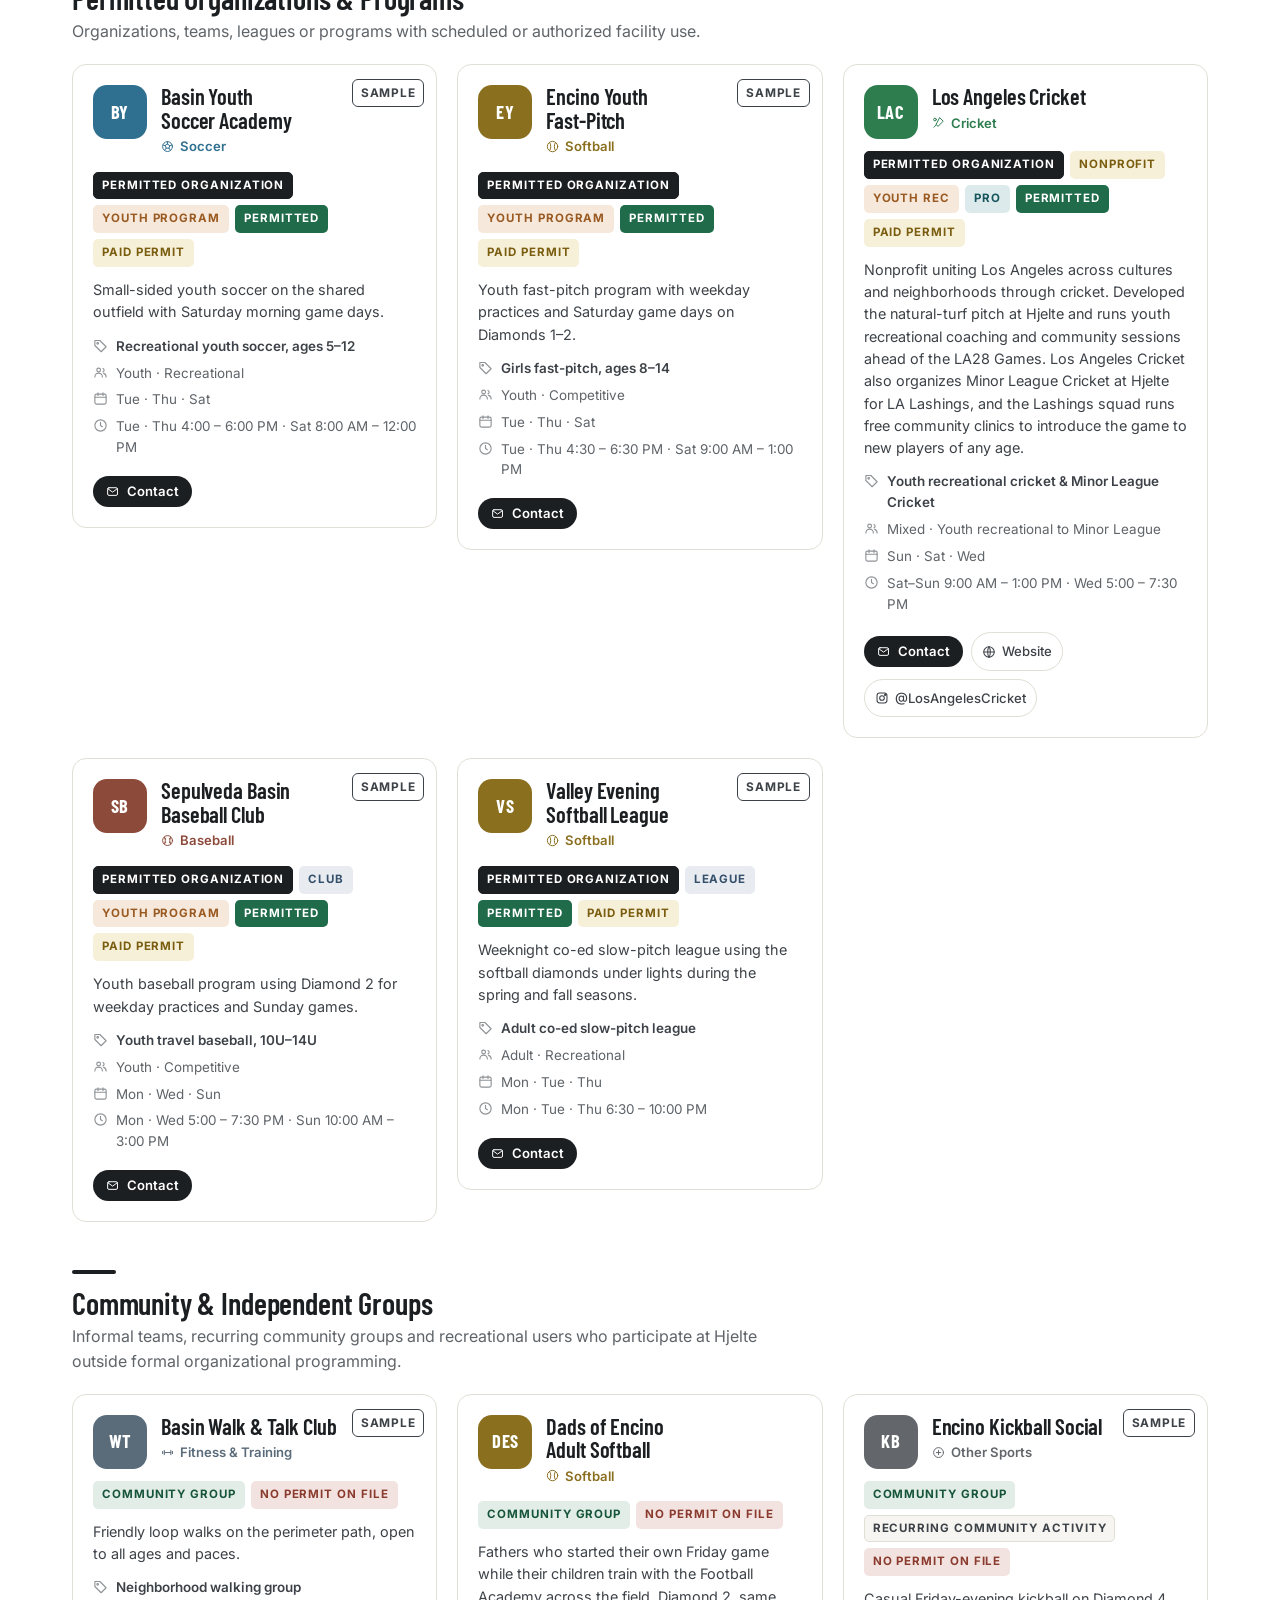
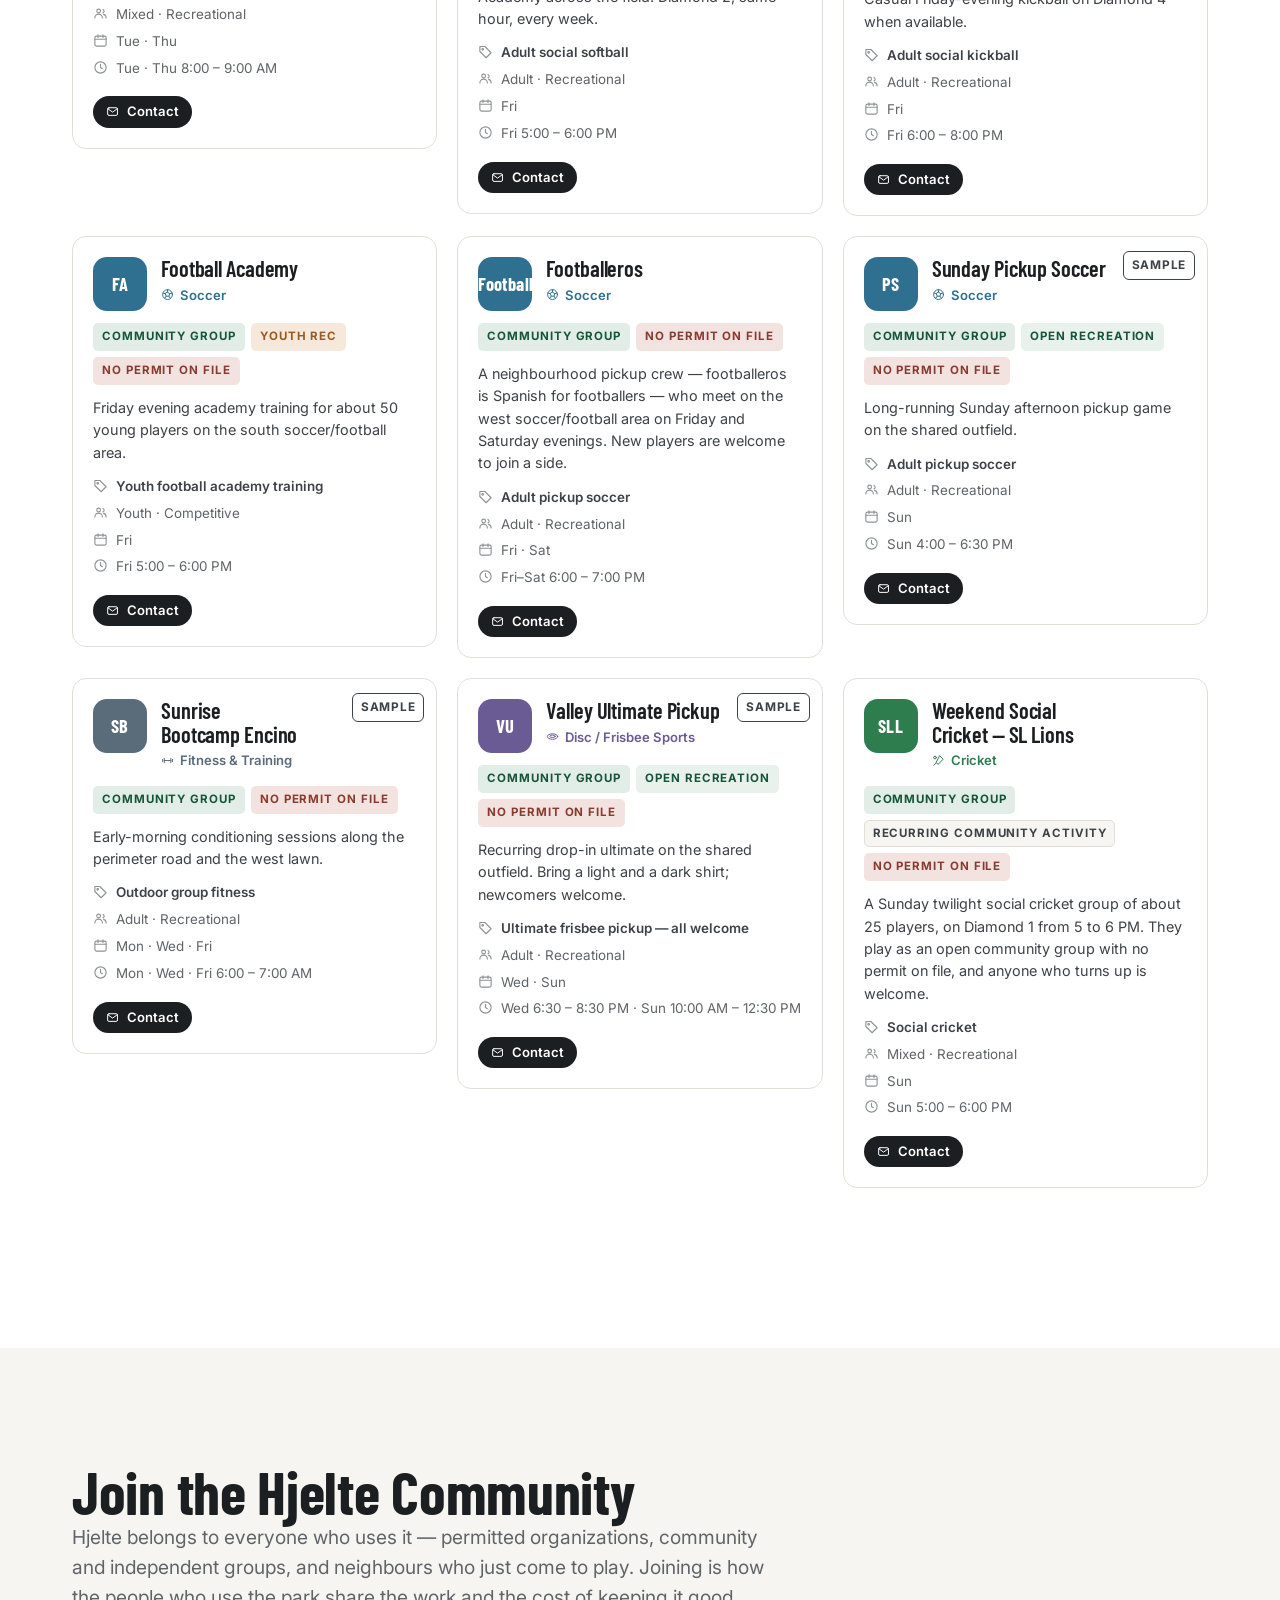
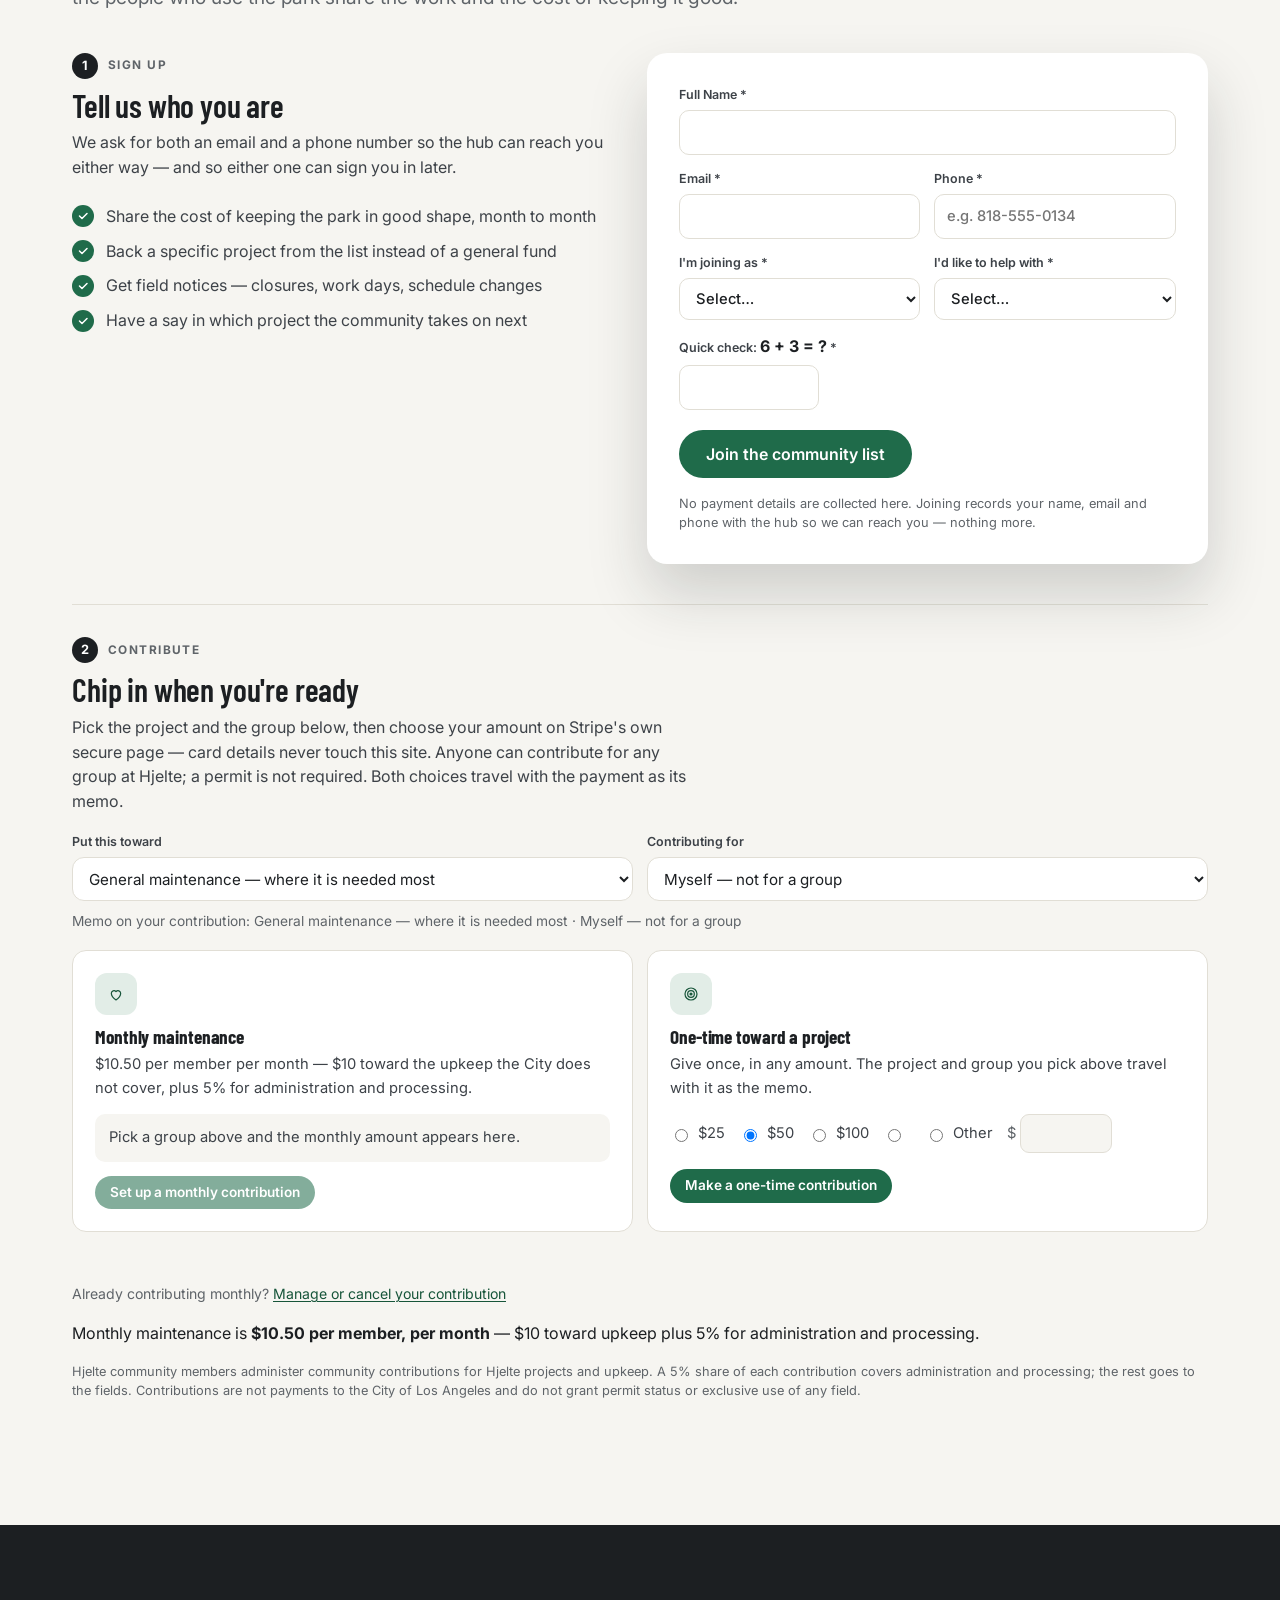
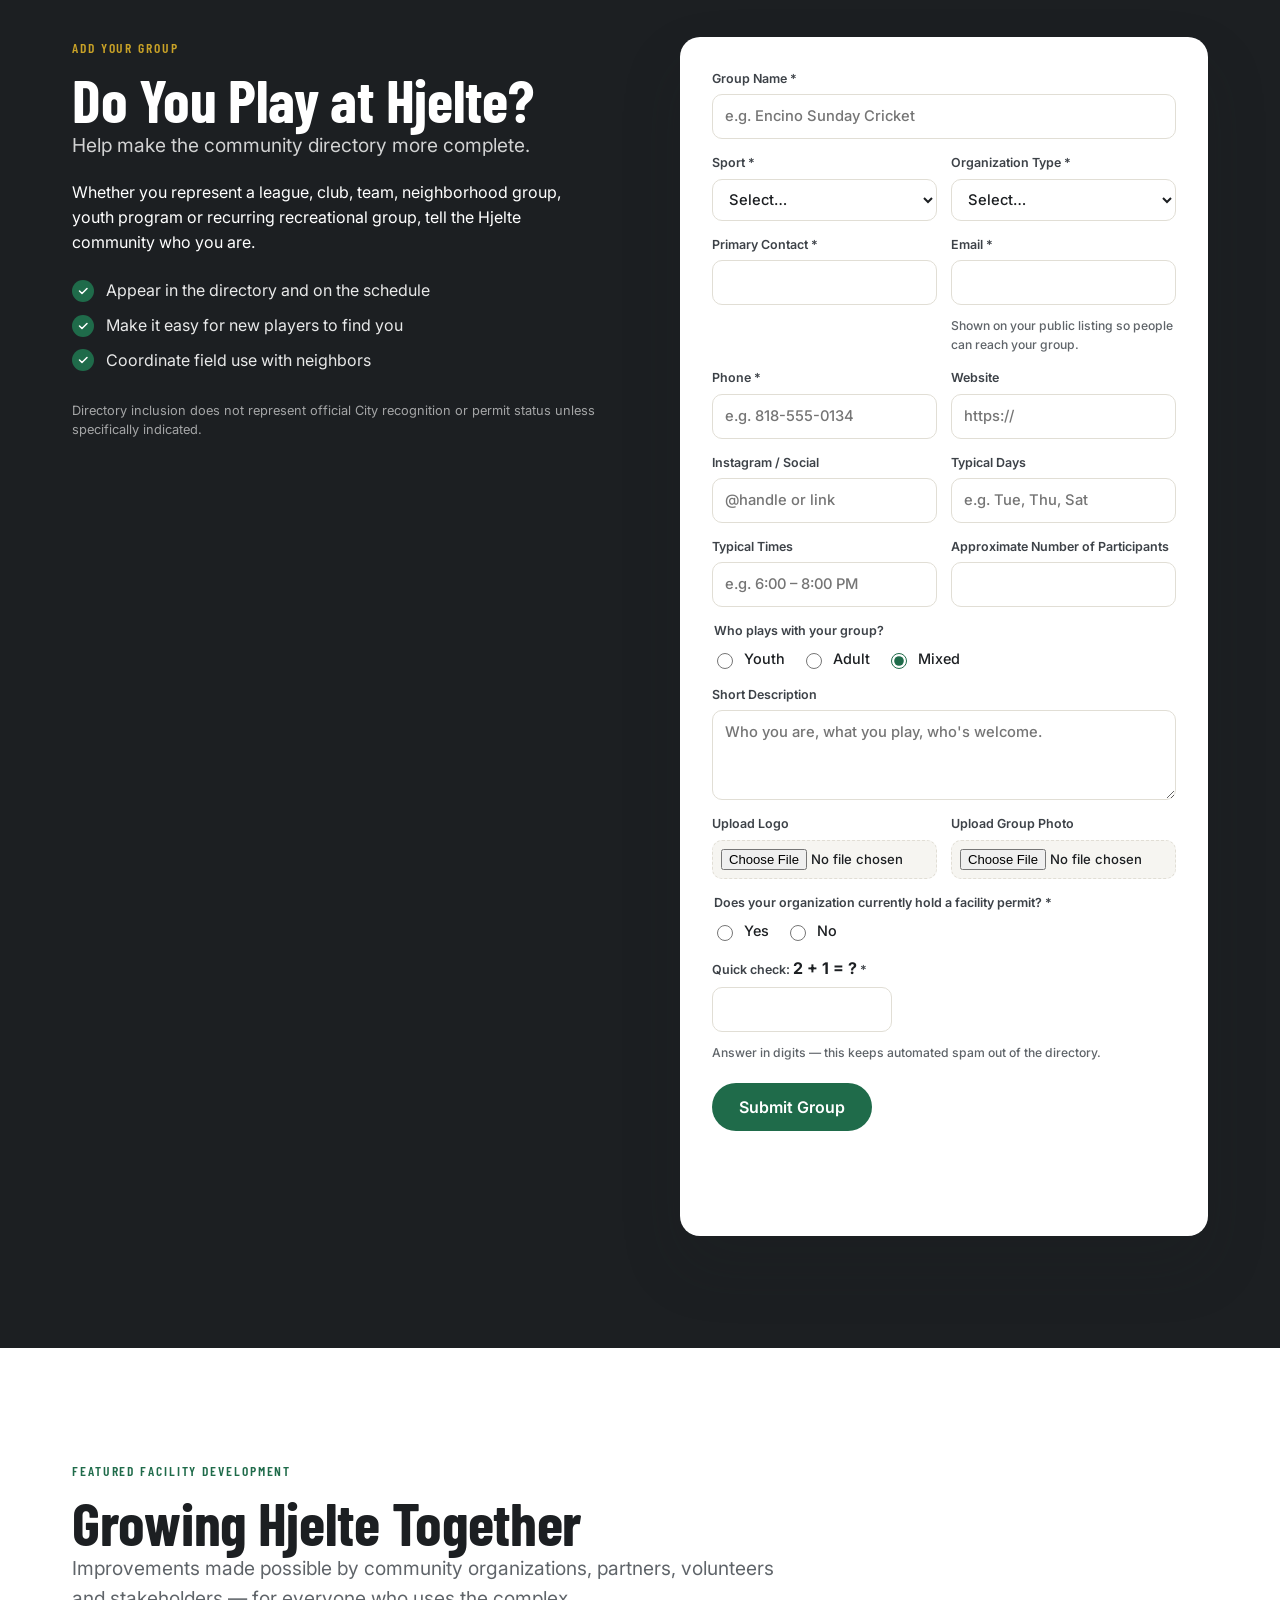
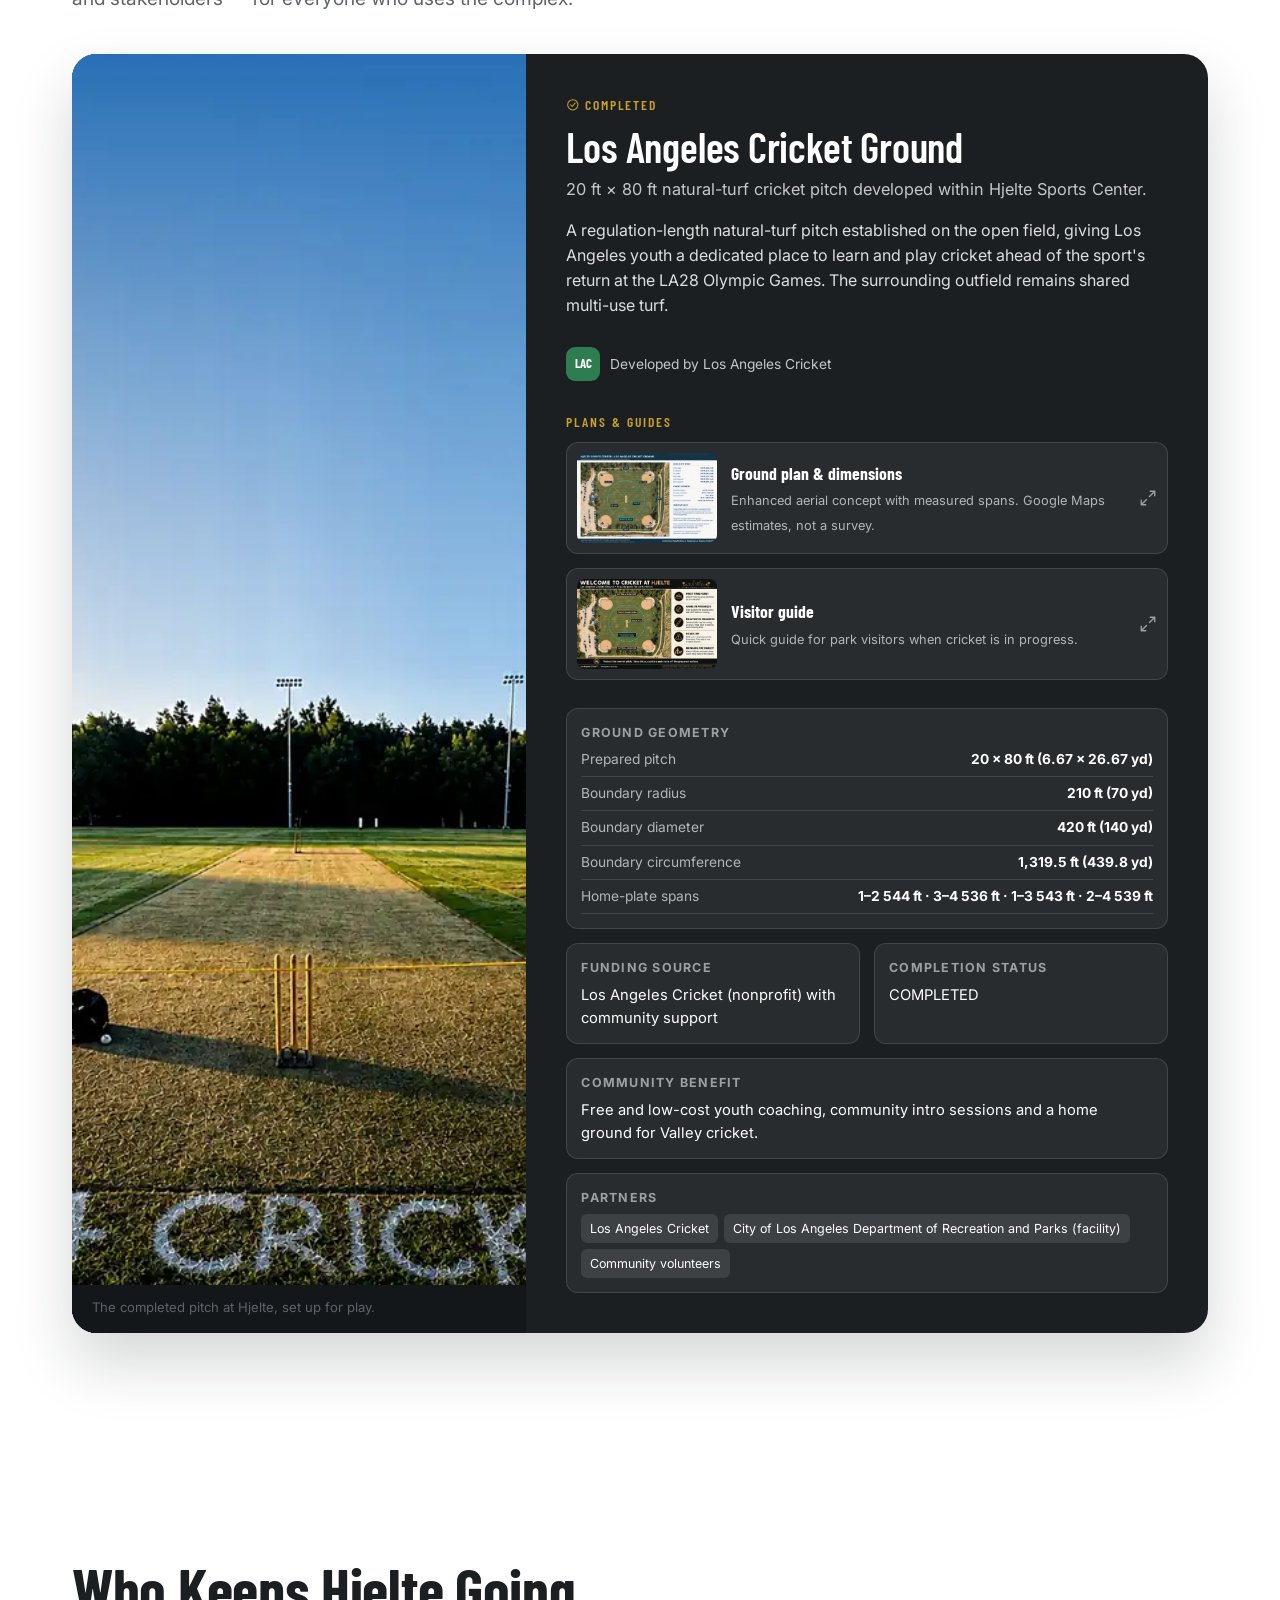
==== commit 58573e5c: "Review fixes 2/6: public form markup and cache version Contact-topic and organisation-type options c" ====
--- a/index.html
+++ b/index.html
@@ -28,7 +28,7 @@
   <link rel="preconnect" href="https://fonts.gstatic.com" crossorigin>
   <link href="https://fonts.googleapis.com/css2?family=Barlow+Condensed:wght@500;600;700&family=Inter:wght@400;500;600;700&display=swap" rel="stylesheet">
   <link rel="preload" as="image" href="assets/img/hero-aerial.jpg" fetchpriority="high">
-  <link rel="stylesheet" href="css/styles.css?v=2026-09-20ae">
+  <link rel="stylesheet" href="css/styles.css?v=2026-11-20b">
   <script type="application/ld+json">
   {
     "@context": "https://schema.org",
@@ -613,10 +613,11 @@
         <label><span>Sport *</span><select name="sport" required id="formSport"><option value="">Select…</option></select></label>
         <label><span>Organization Type *</span>
           <select name="orgType" required>
-            <option value="">Select…</option><option>League</option><option>Club</option><option>Team</option><option>Youth Program</option><option>Nonprofit</option><option>Neighborhood Group</option><option>Recurring Recreational Group</option><option>School</option><option>Other</option>
+            <option value="">Select…</option><option value="League">League</option><option value="Club">Club</option><option value="Team">Team</option><option value="Youth Program">Youth Program</option><option value="Nonprofit">Nonprofit</option><option value="Neighborhood Group">Neighborhood Group</option><option value="Recurring Recreational Group">Recurring Recreational Group</option><option value="School">School</option><option value="Other">Other</option>
           </select></label>
         <label><span>Primary Contact *</span><input name="contact" required></label>
-        <label><span>Email *</span><input name="email" type="email" required></label>
+        <label><span>Email *</span><input name="email" type="email" required aria-describedby="groupEmailHelp">
+          <small id="groupEmailHelp" class="field-help">Shown on your public listing so people can reach your group.</small></label>
         <label><span>Phone *</span><input name="phone" type="tel" required autocomplete="tel" inputmode="tel" placeholder="e.g. 818-555-0134"></label>
         <label><span>Website</span><input name="website" type="url" placeholder="https://"></label>
         <label><span>Instagram / Social</span><input name="social" placeholder="@handle or link"></label>
@@ -625,6 +626,7 @@
         <label><span>Approximate Number of Participants</span><input name="participants" type="number" min="1"></label>
         <fieldset class="span-2 radio-row"><legend>Who plays with your group?</legend>
           <label><input type="radio" name="ages" value="Youth"> Youth</label>
+          <label><input type="radio" name="ages" value="Adult"> Adult</label>
           <label><input type="radio" name="ages" value="Mixed" checked> Mixed</label>
         </fieldset>
         <label class="span-2"><span>Short Description</span><textarea name="description" rows="3" maxlength="400" placeholder="Who you are, what you play, who's welcome."></textarea></label>
@@ -760,7 +762,7 @@
         <label><span>Email *</span><input name="email" type="email" required></label>
         <label class="span-2"><span>Topic</span>
           <select name="topic" id="contactTopic">
-            <option>General question</option><option>Schedule update</option><option>Add or update a group listing</option><option>Volunteering</option><option>Sponsorship</option><option>Equipment donation</option><option>Fund a project</option><option>Partnership proposal</option><option>Facility issue</option>
+            <option value="General question">General question</option><option value="Schedule update">Schedule update</option><option value="Add or update a group listing">Add or update a group listing</option><option value="Volunteering">Volunteering</option><option value="Sponsorship">Sponsorship</option><option value="Equipment donation">Equipment donation</option><option value="Fund a project">Fund a project</option><option value="Partnership proposal">Partnership proposal</option><option value="Facility issue">Facility issue</option>
           </select></label>
         <label class="span-2"><span>Message *</span><textarea name="message" rows="5" required></textarea></label>
       </div>
@@ -816,8 +818,8 @@
 
 <button class="to-top" id="toTop" aria-label="Back to top">↑</button>
 
-<script src="js/data.js?v=2026-09-20ae"></script>
-<script src="js/i18n.js?v=2026-09-20ae"></script>
-<script src="js/app.js?v=2026-09-20ae"></script>
+<script src="js/data.js?v=2026-11-20b"></script>
+<script src="js/i18n.js?v=2026-11-20b"></script>
+<script src="js/app.js?v=2026-11-20b"></script>
 </body>
 </html>
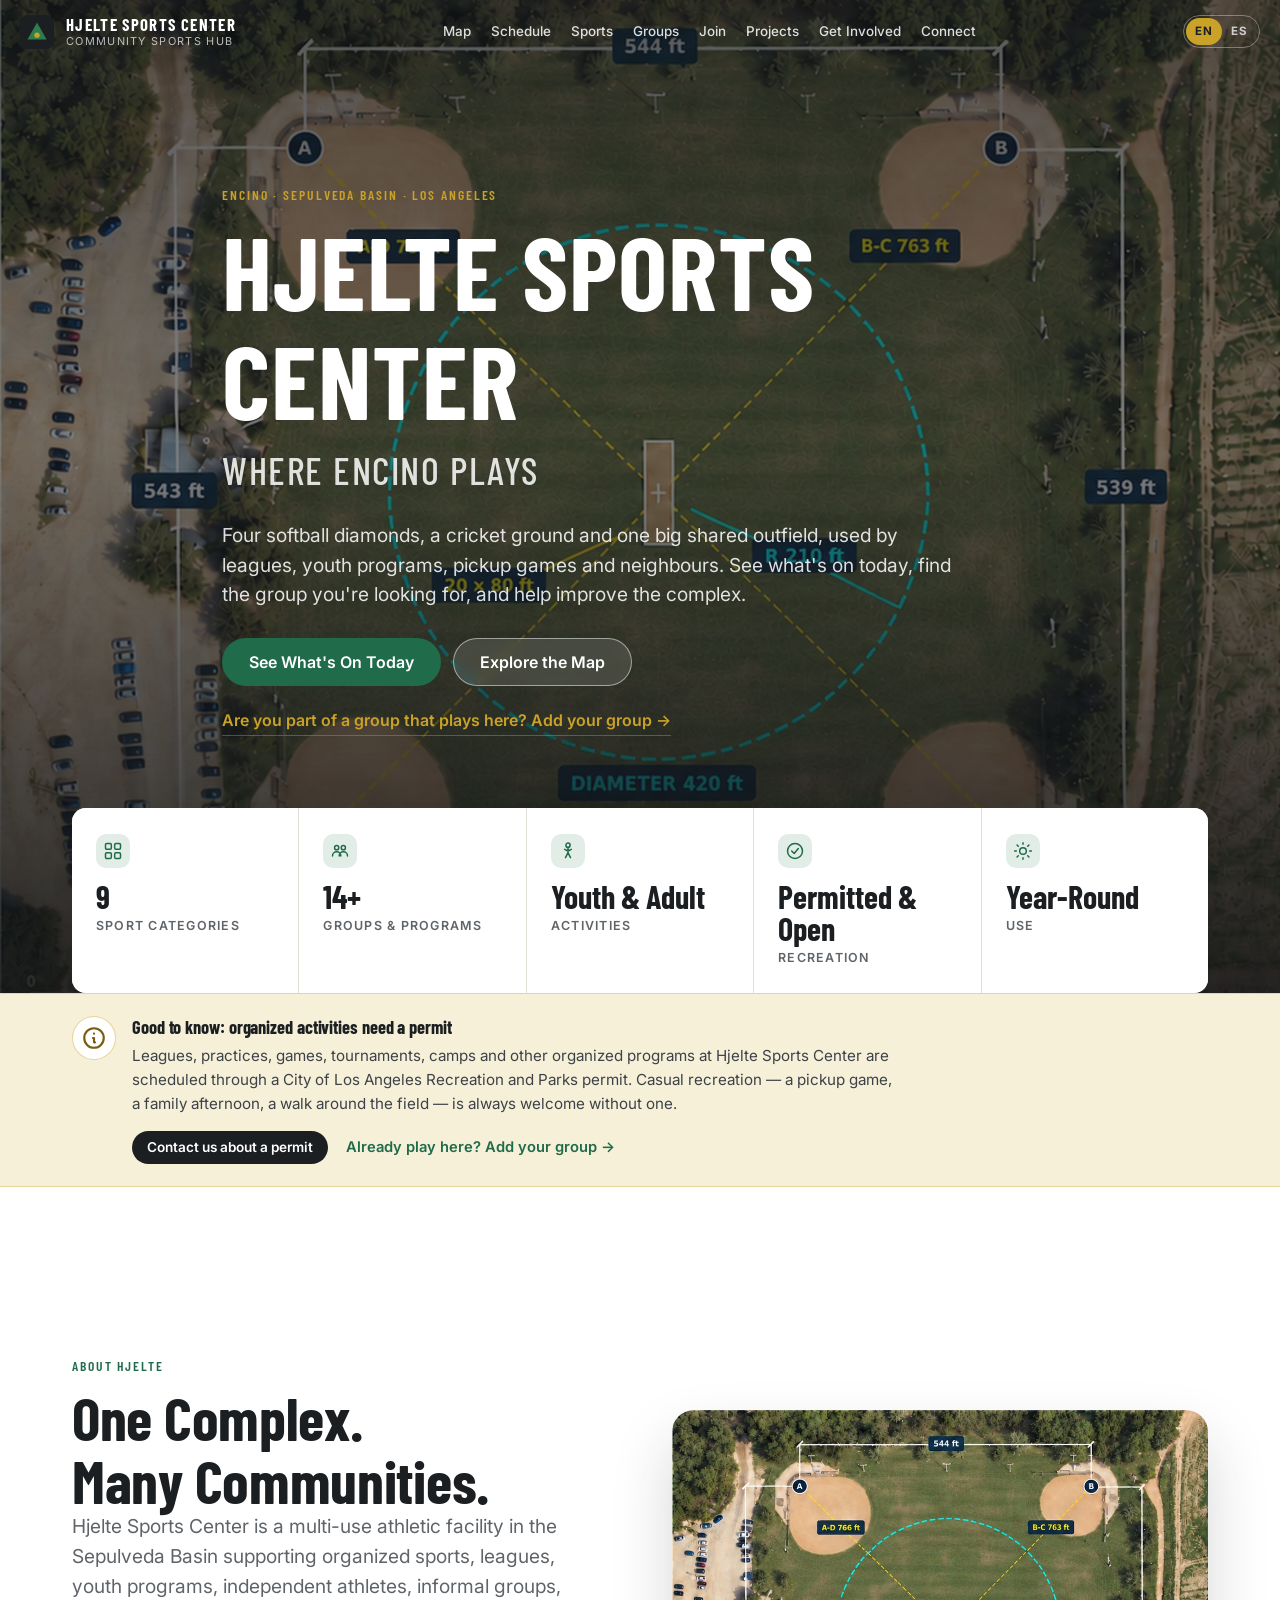
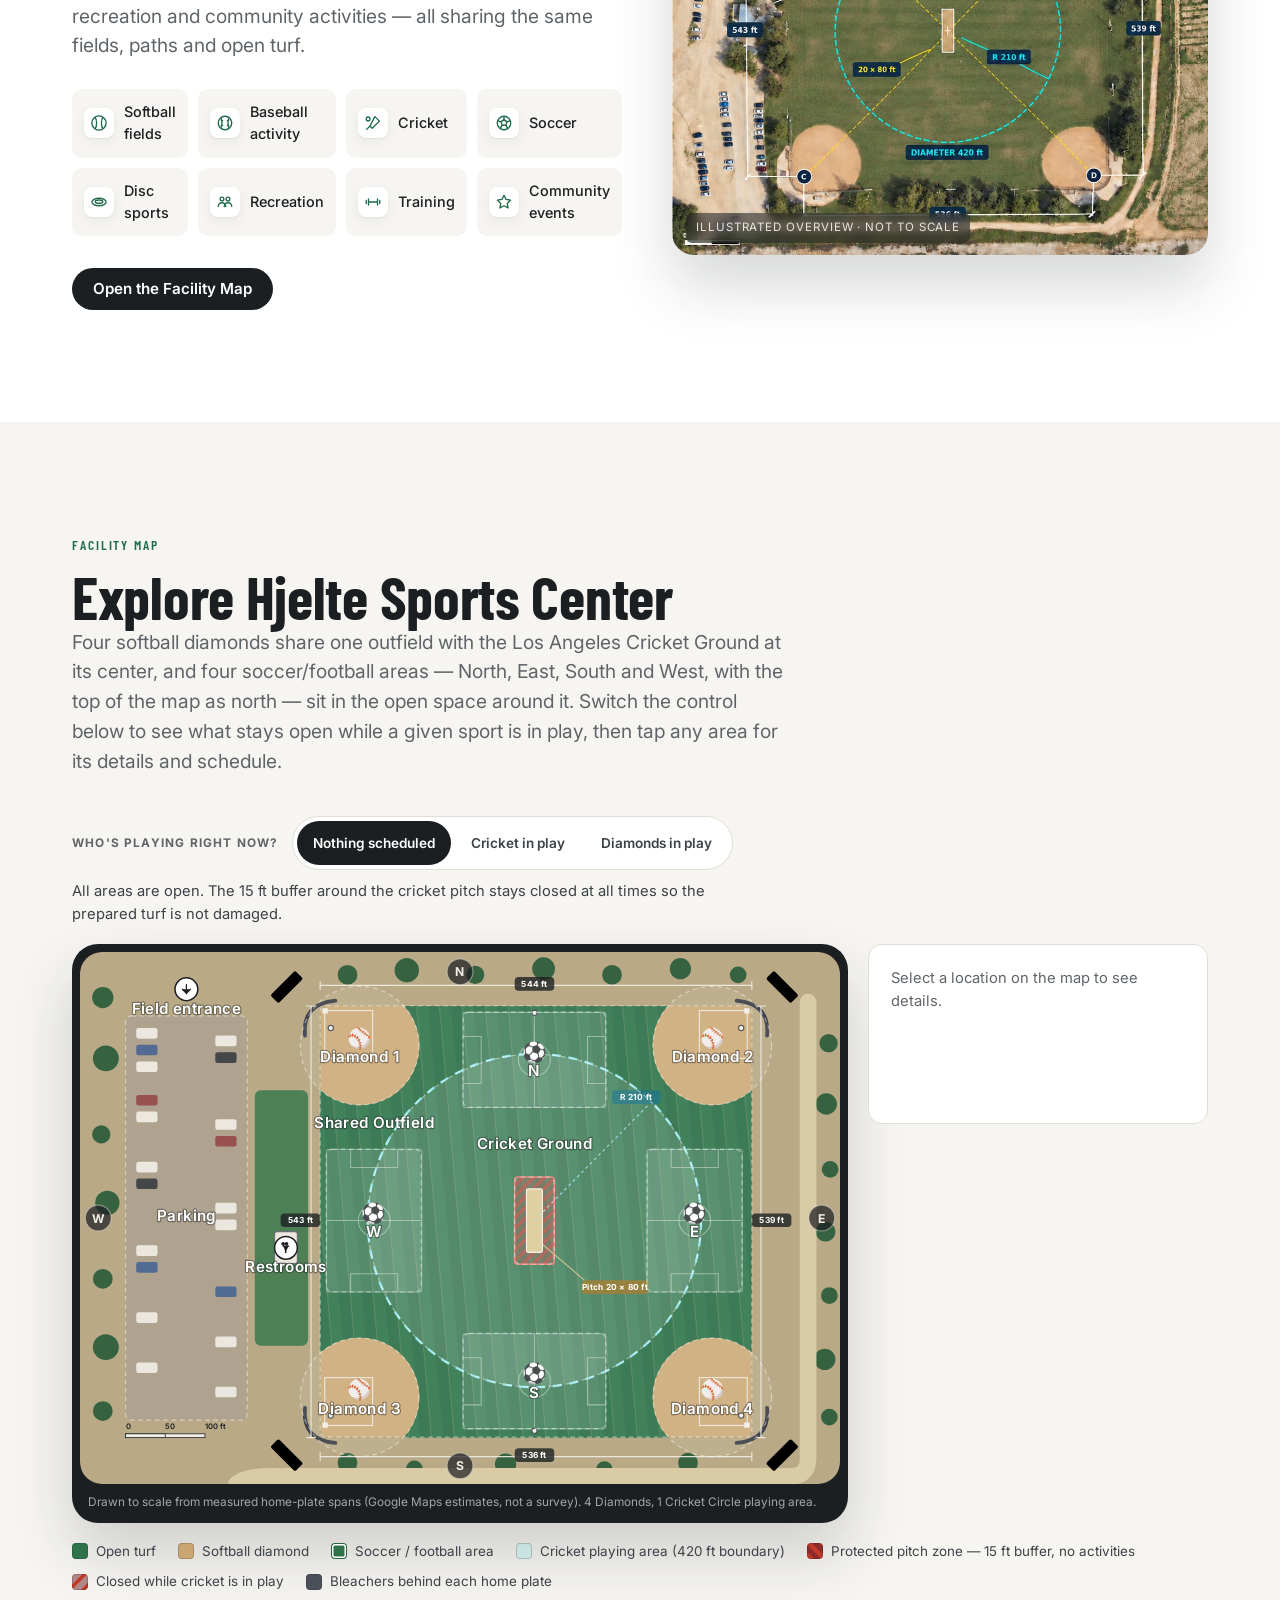
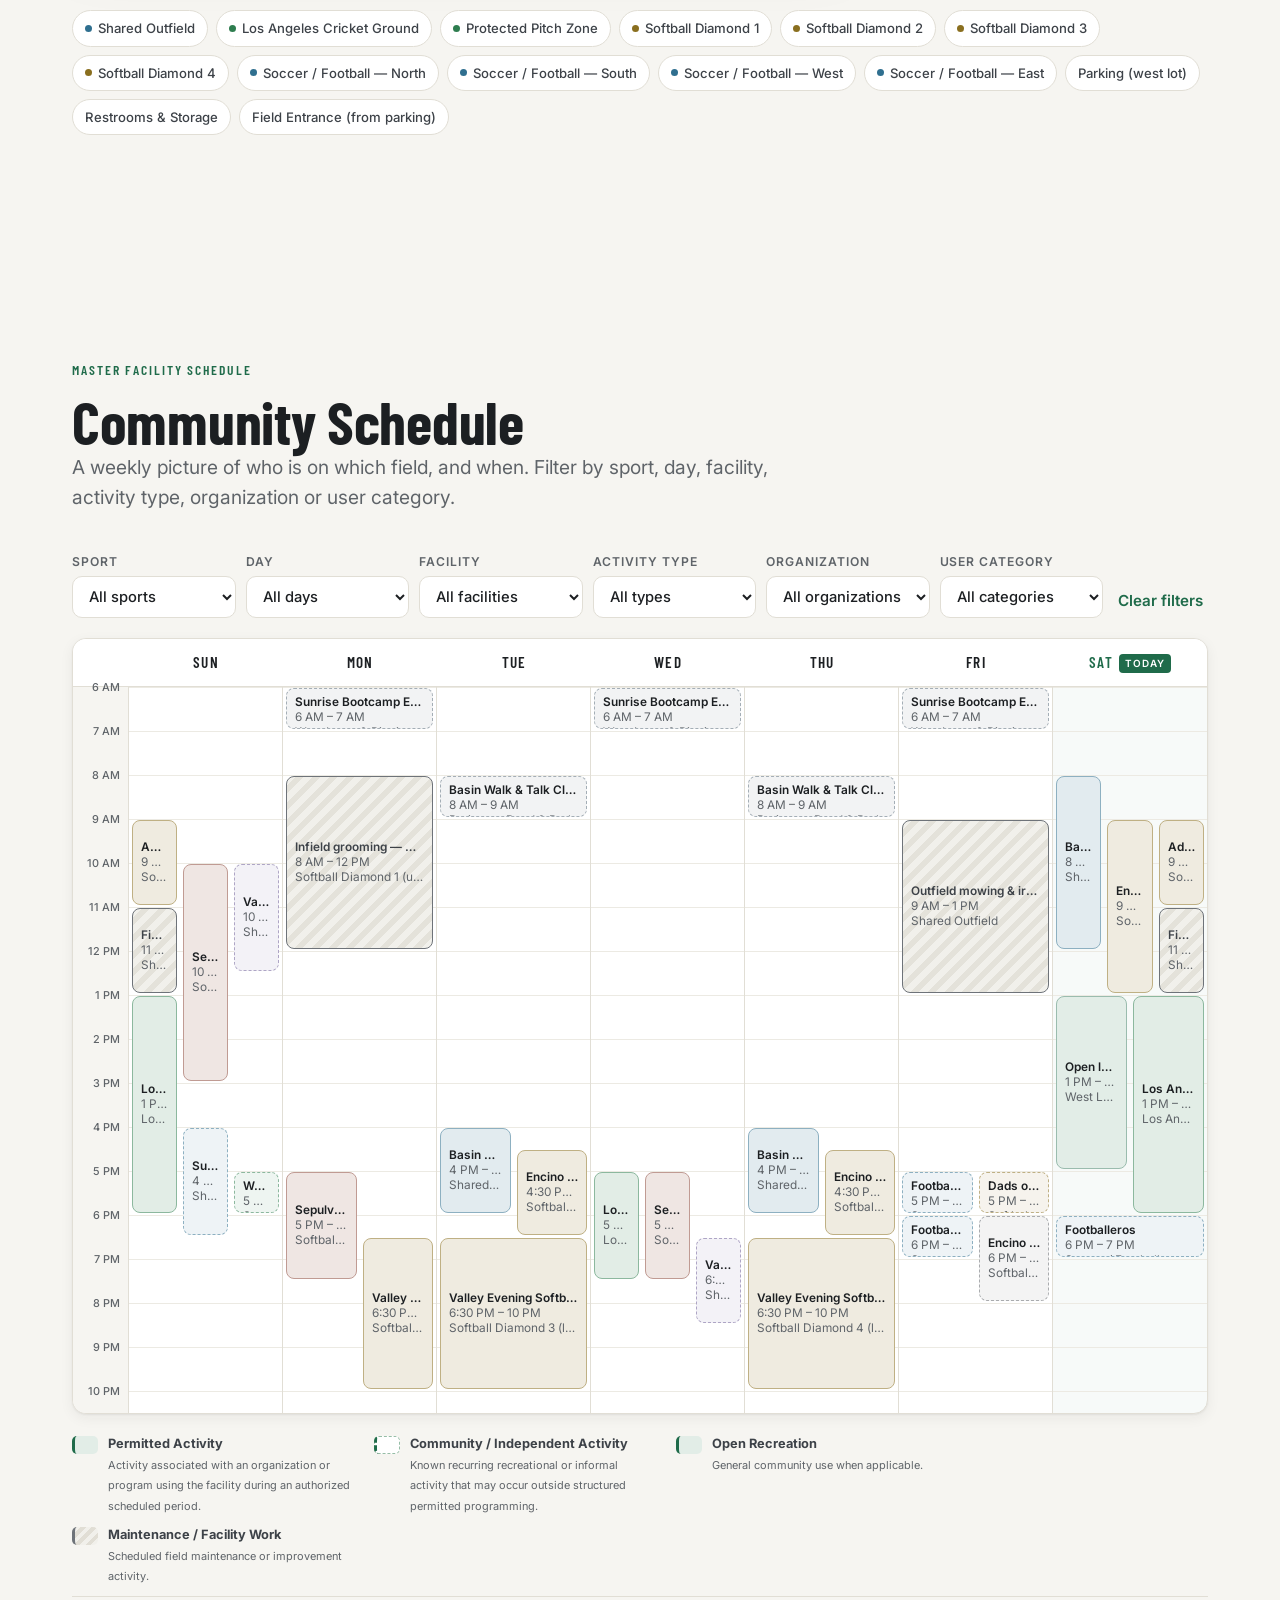
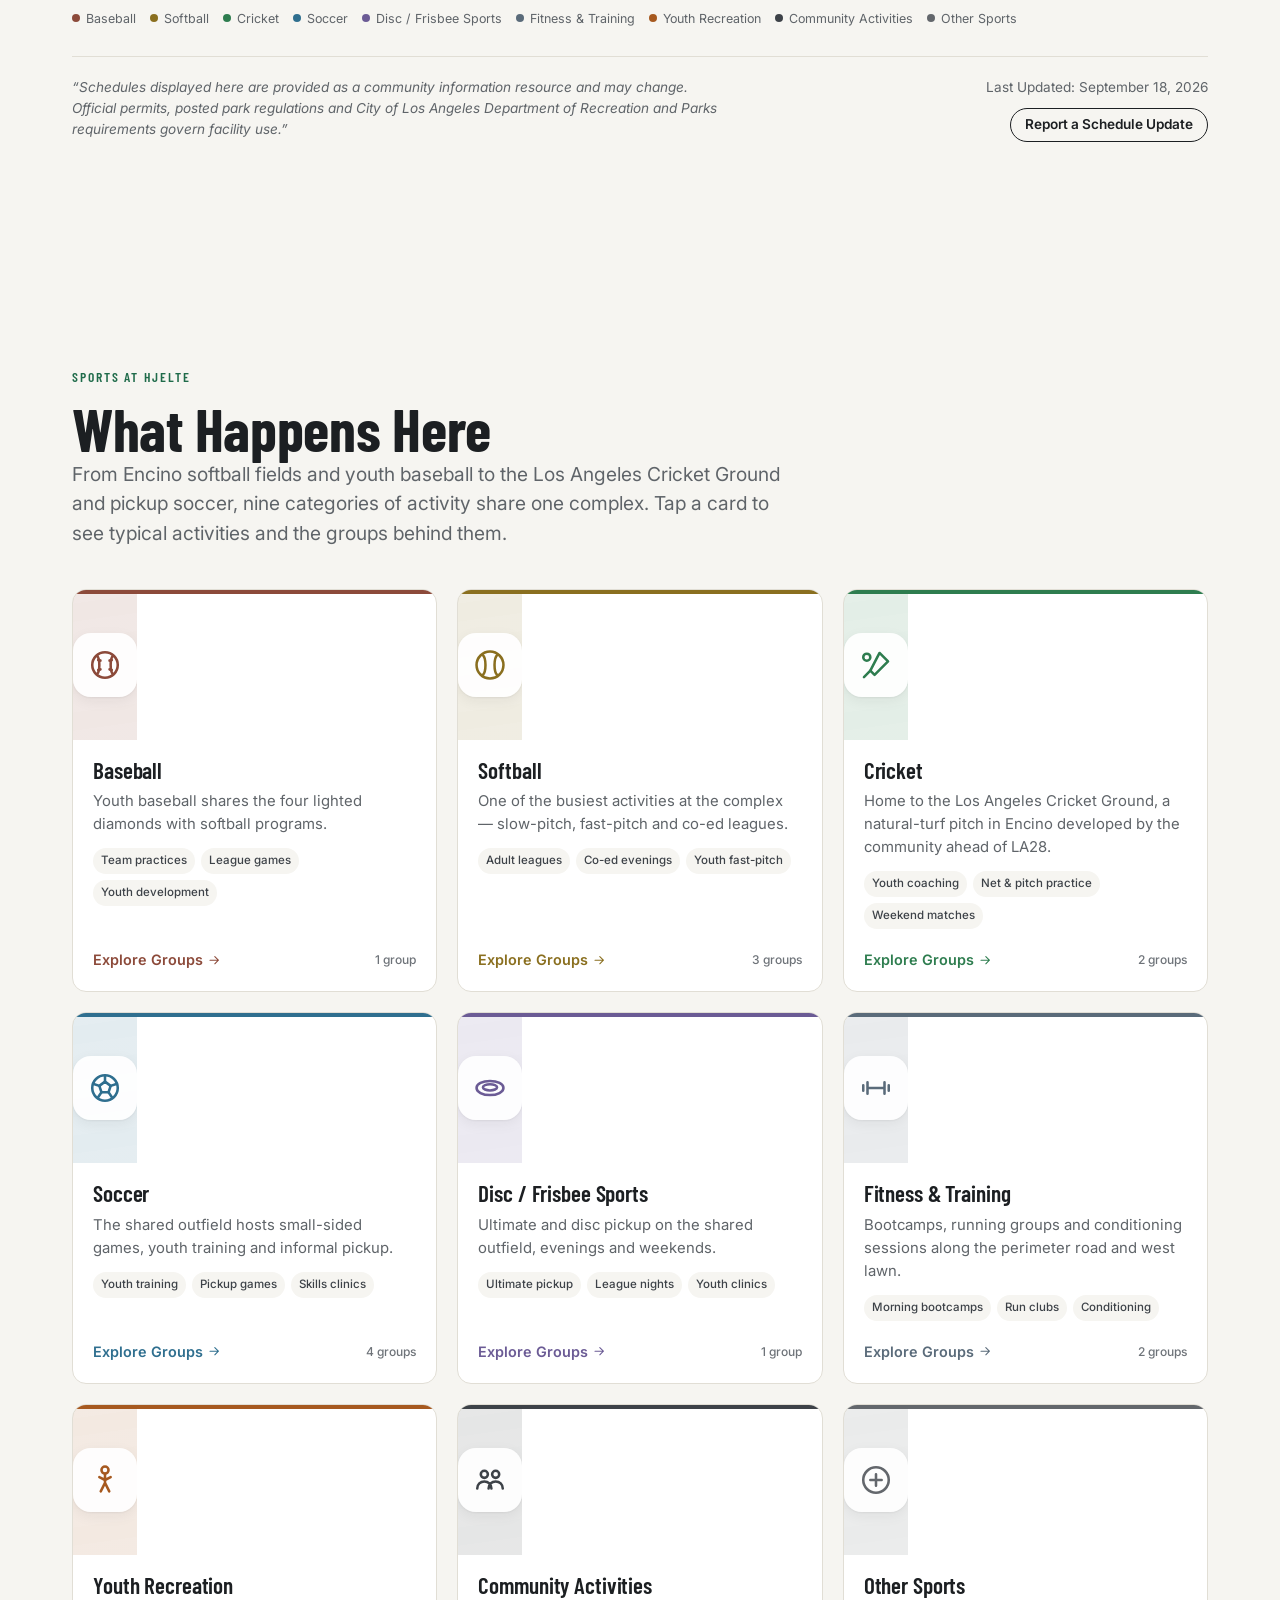
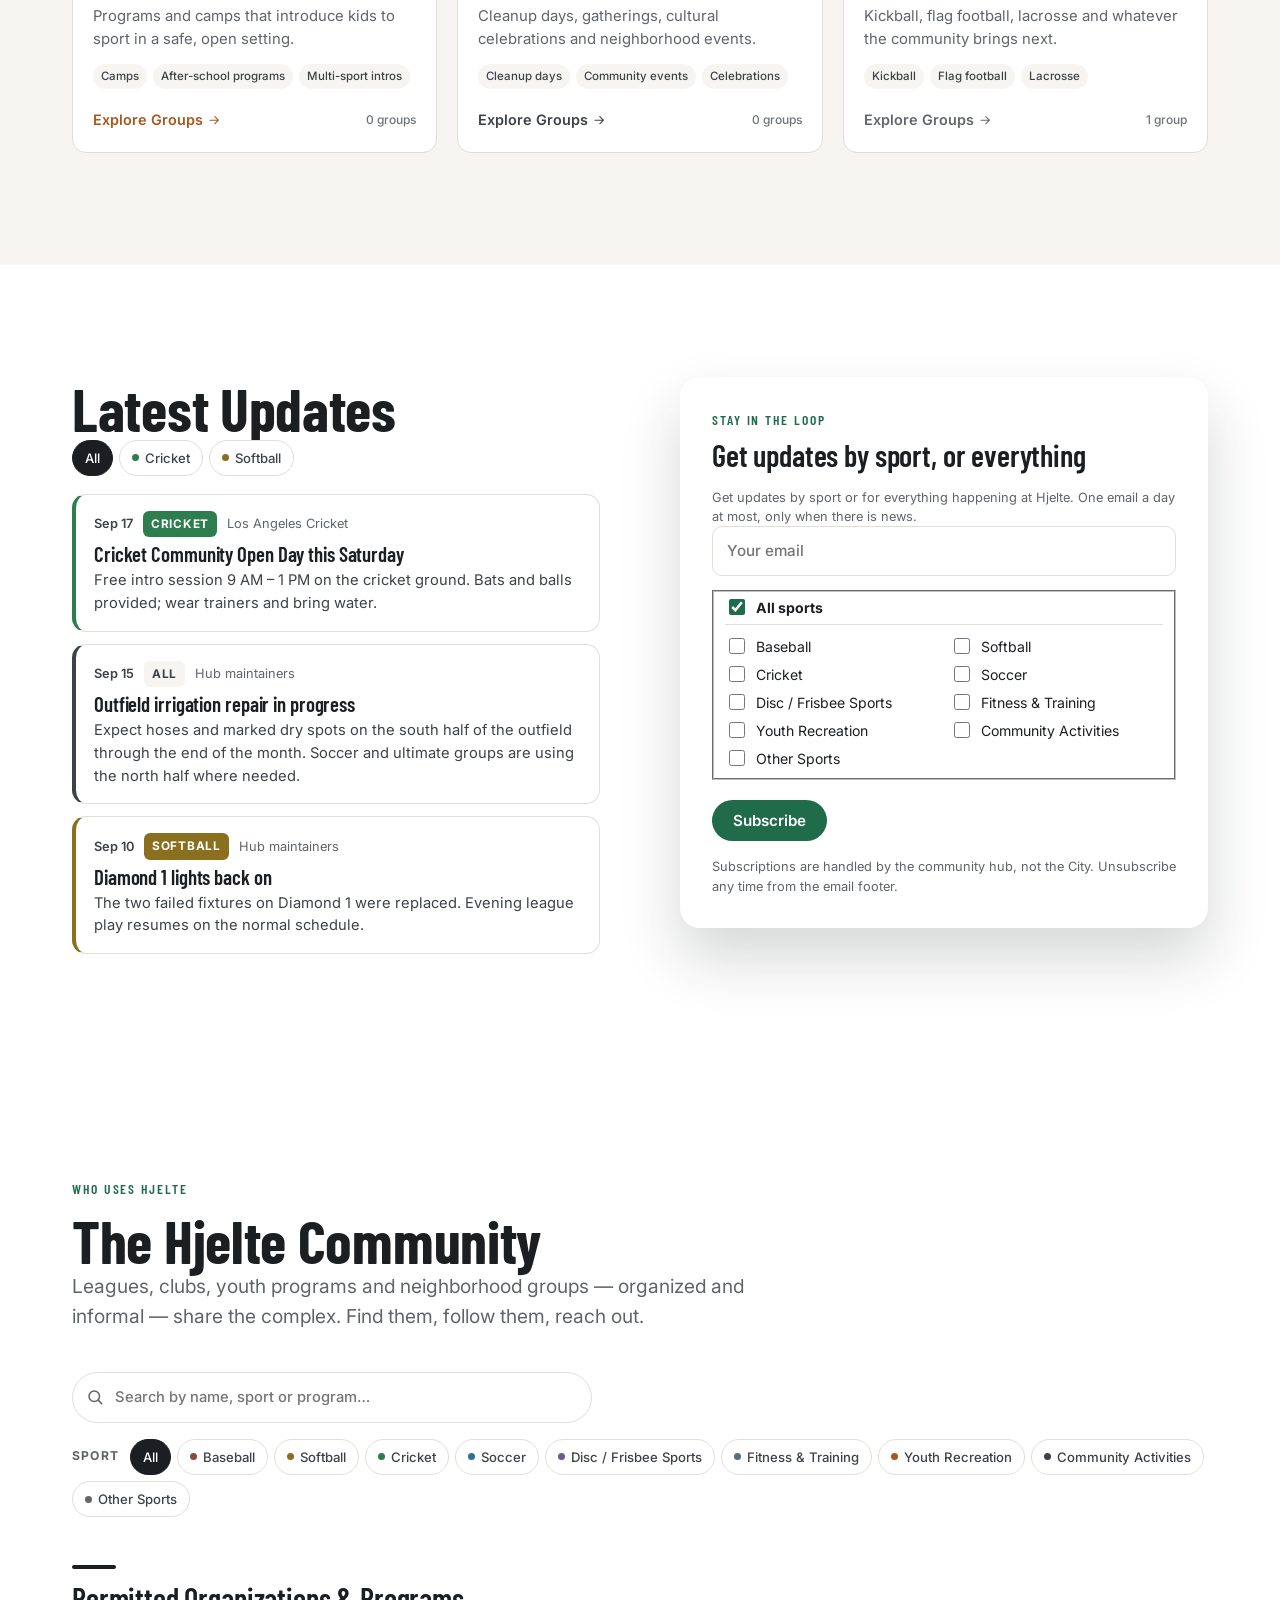
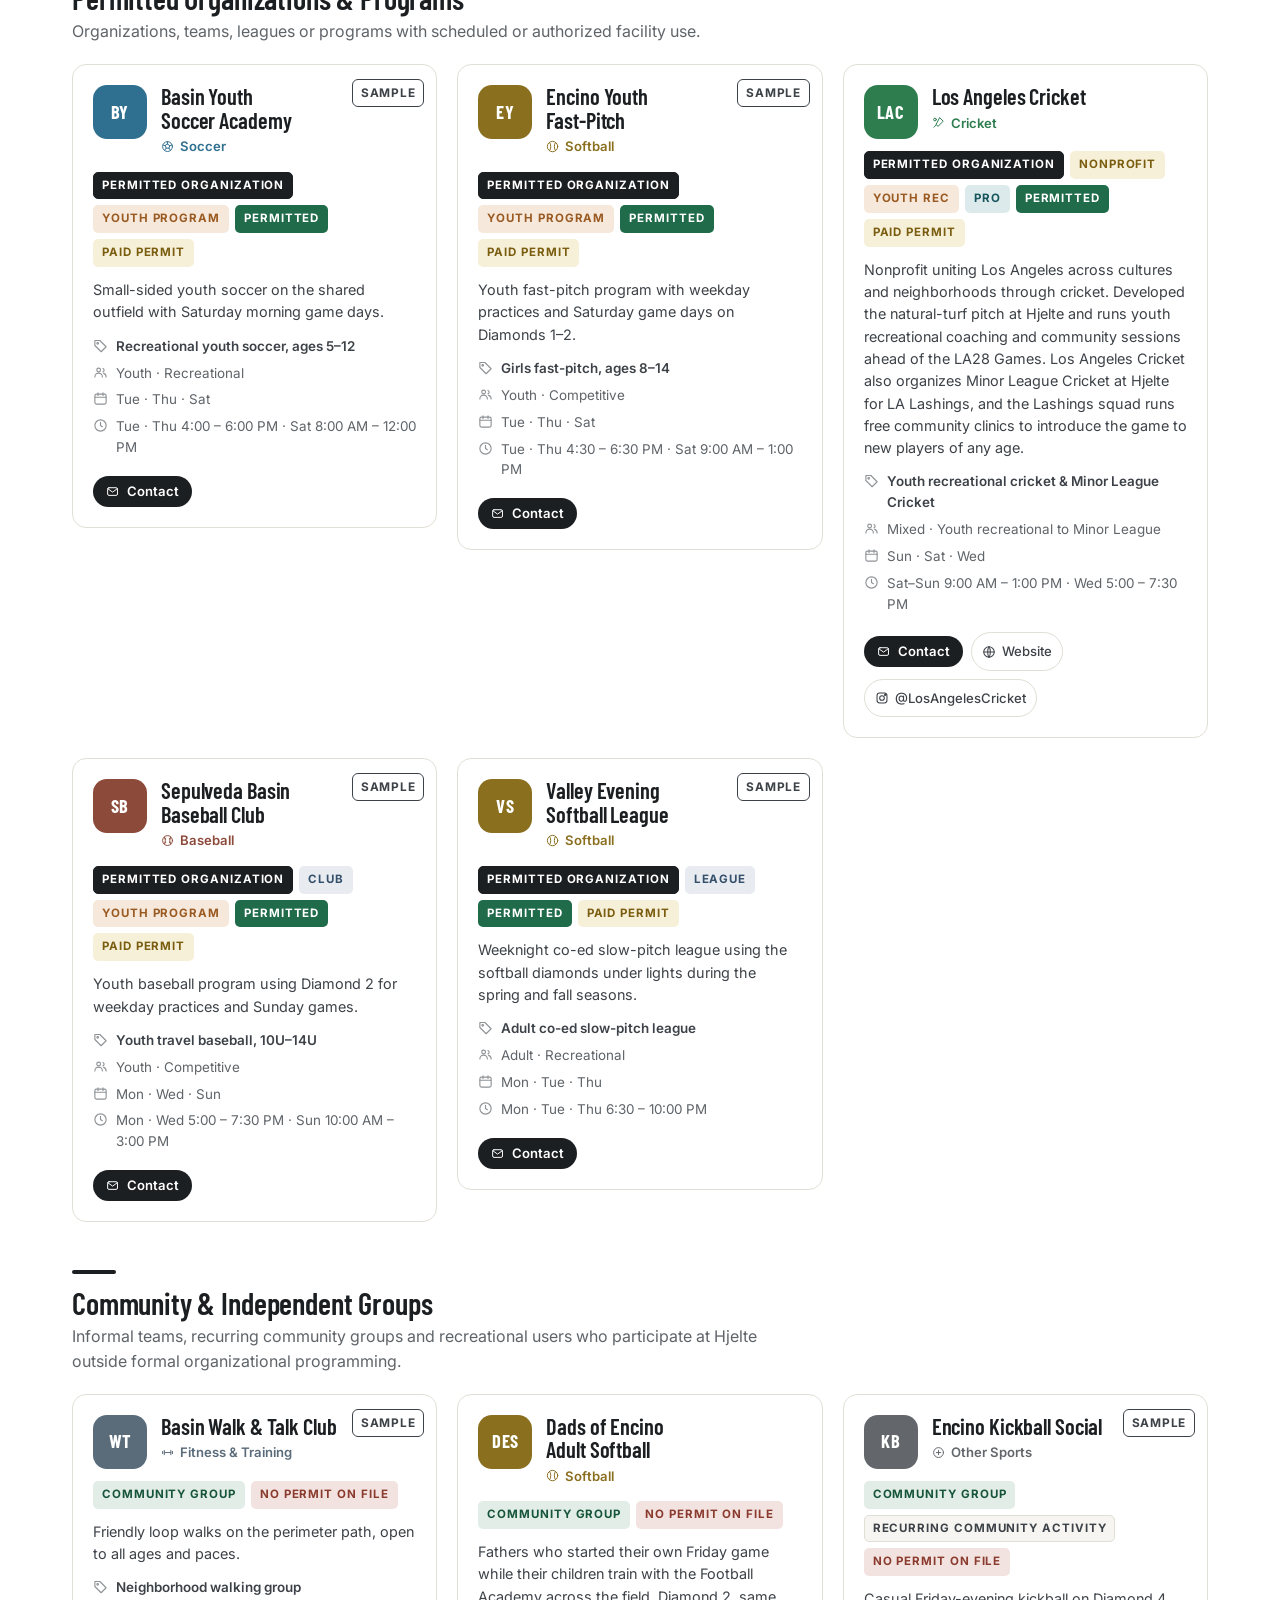
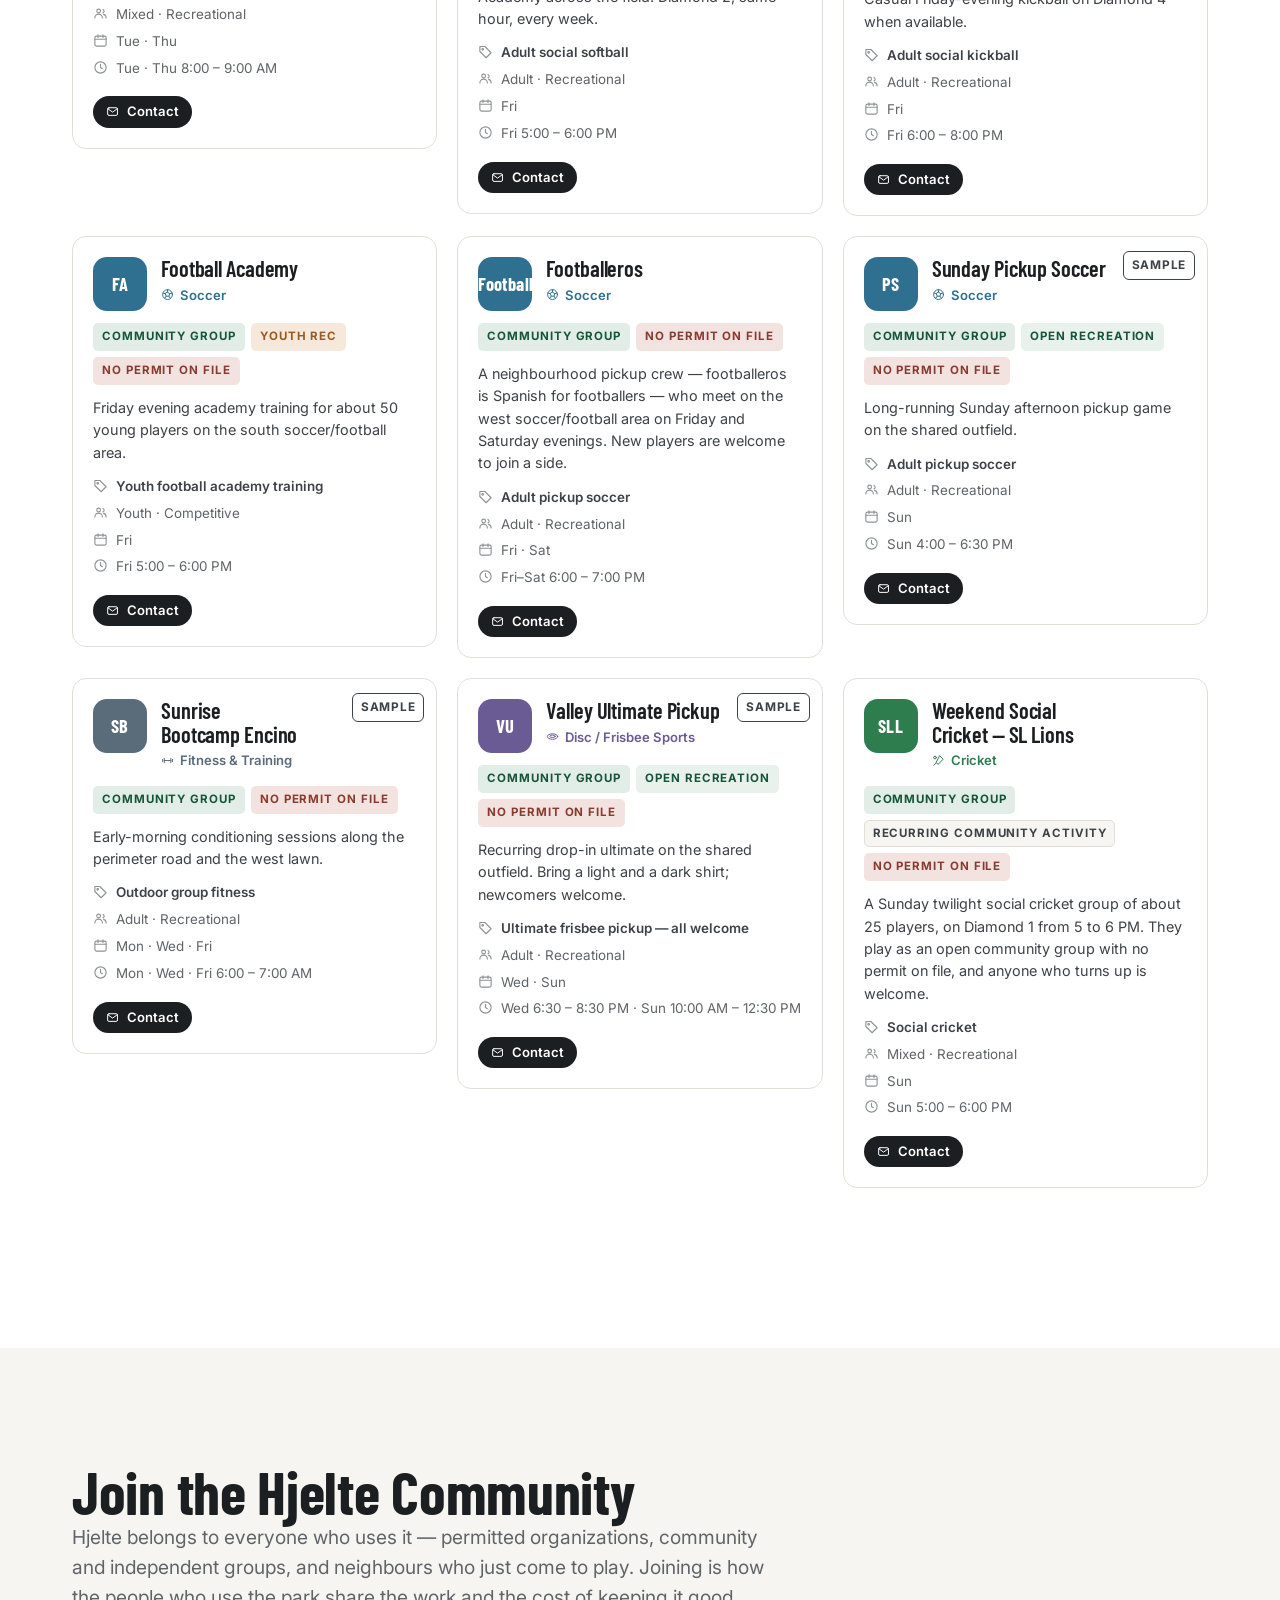
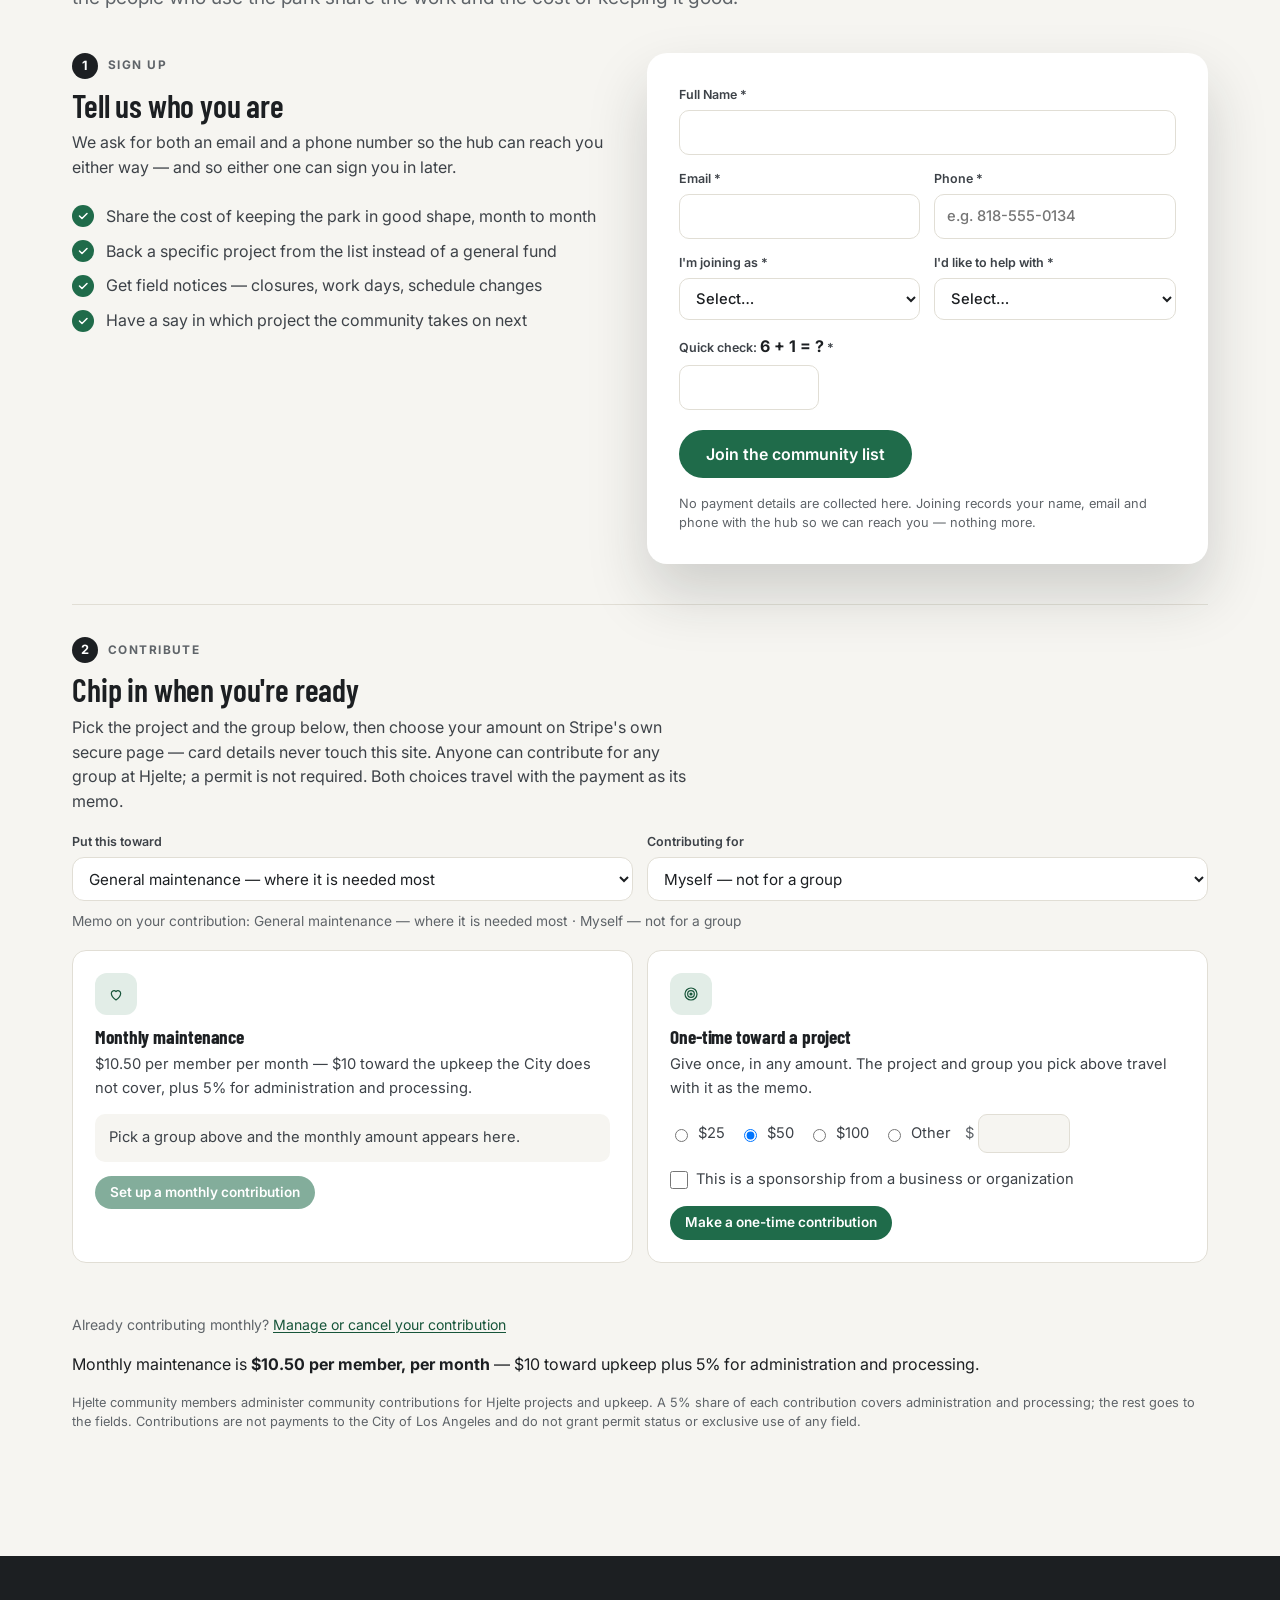
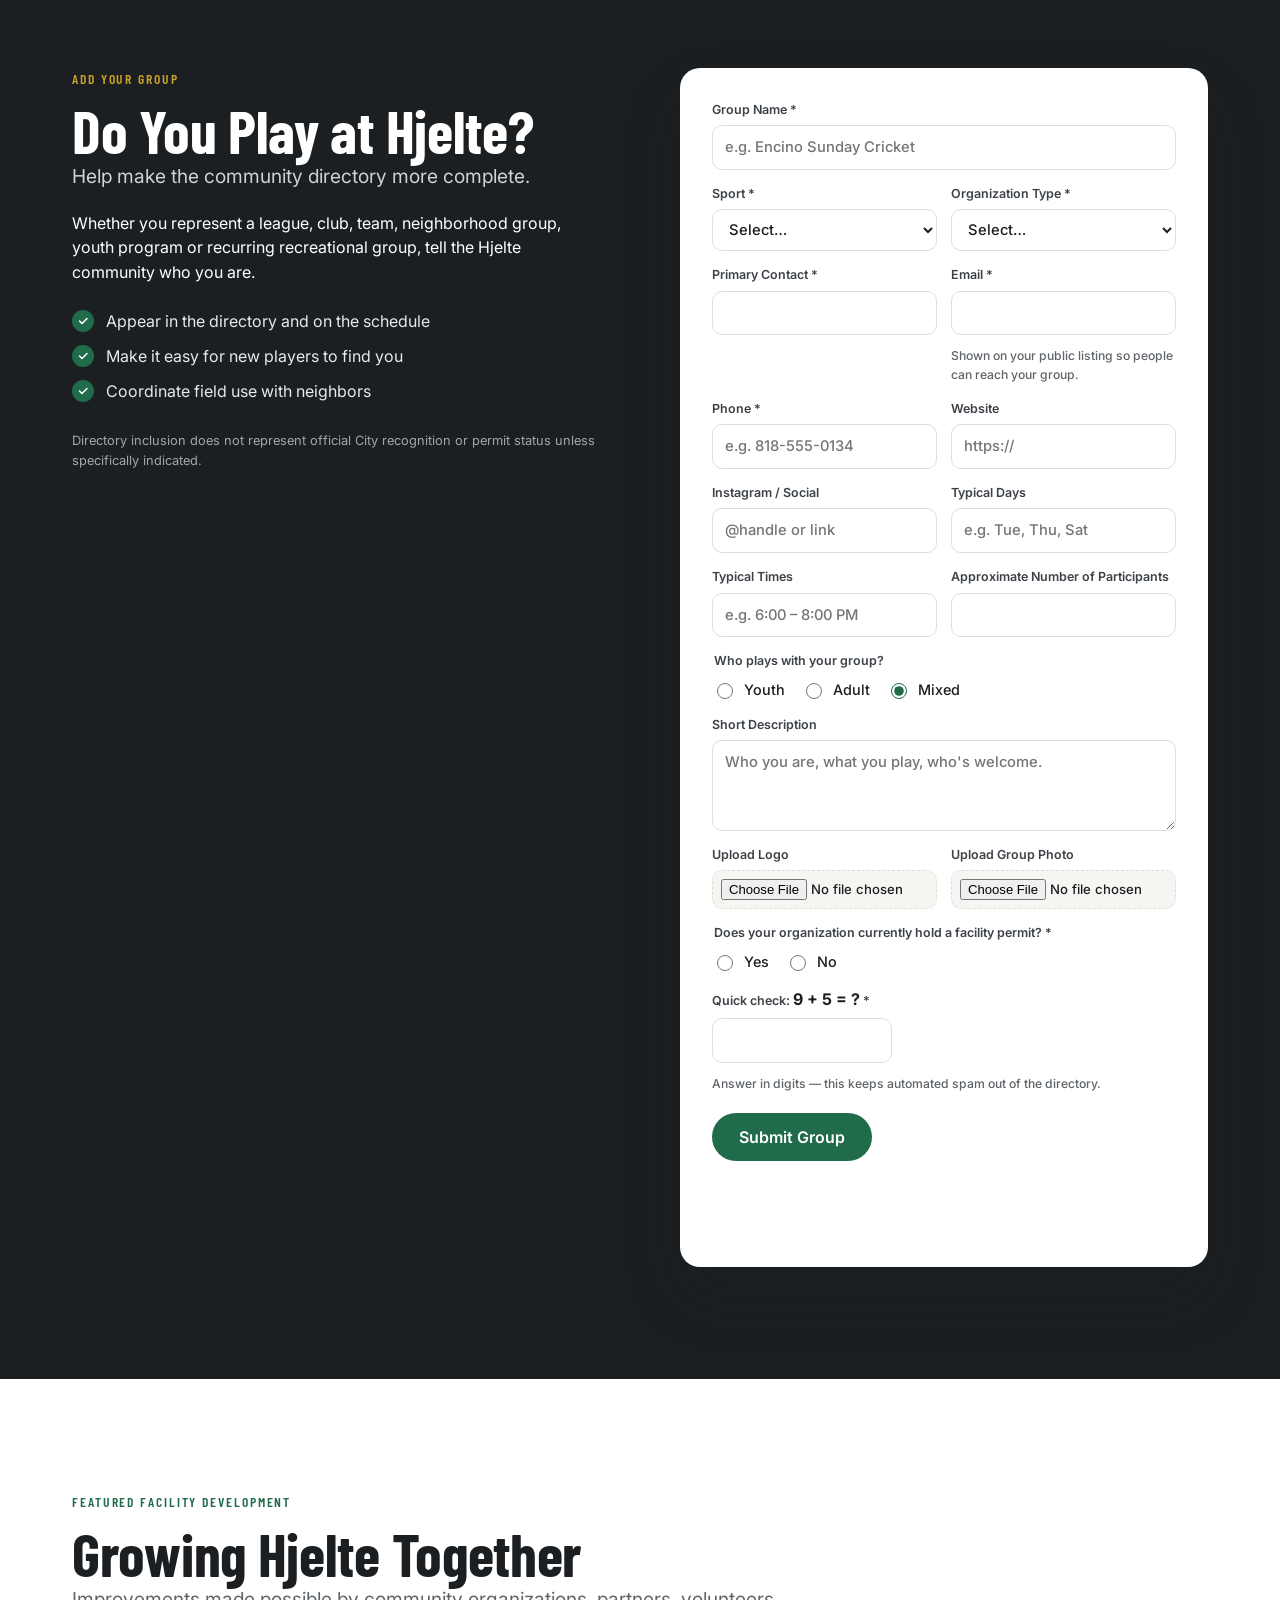
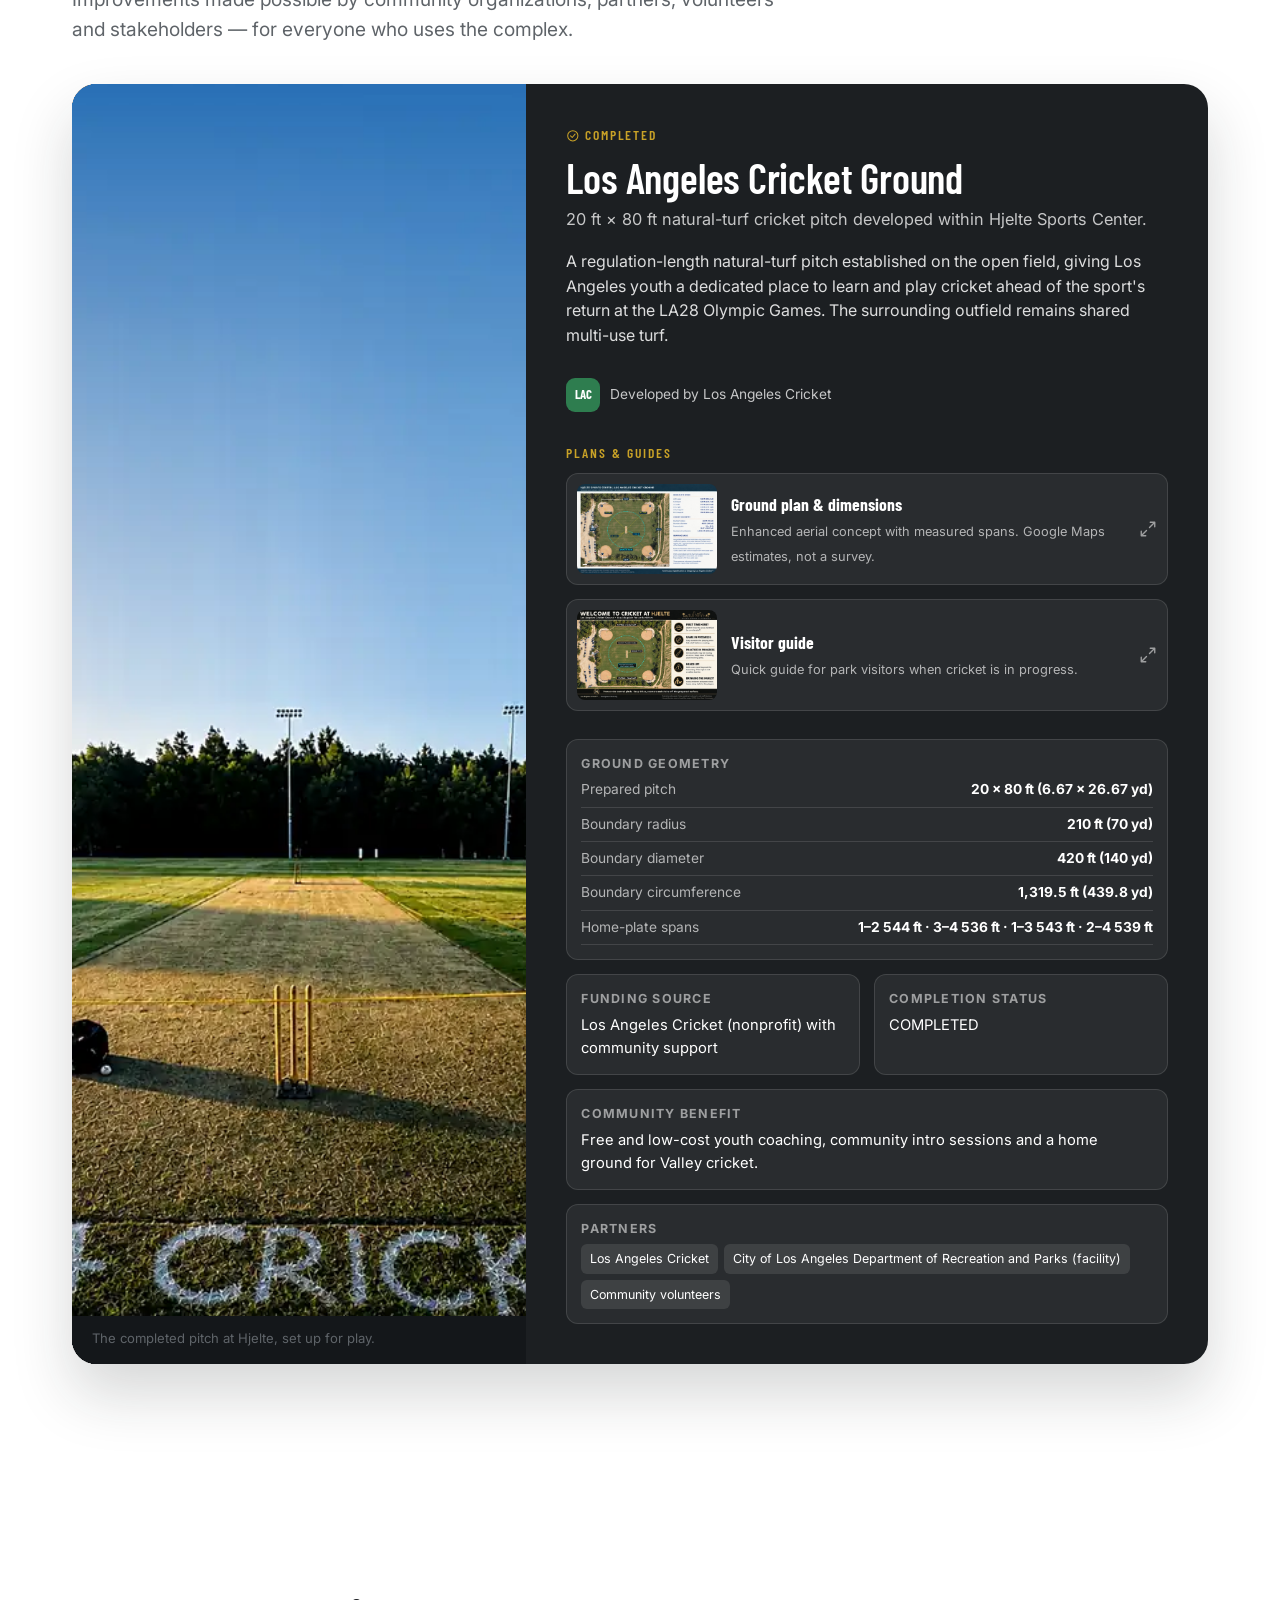
==== commit 68b3556b: "Payments 5/6: cache version on the public page Version 2026-11-20c, so browsers fetch the new styles" ====
--- a/index.html
+++ b/index.html
@@ -28,7 +28,7 @@
   <link rel="preconnect" href="https://fonts.gstatic.com" crossorigin>
   <link href="https://fonts.googleapis.com/css2?family=Barlow+Condensed:wght@500;600;700&family=Inter:wght@400;500;600;700&display=swap" rel="stylesheet">
   <link rel="preload" as="image" href="assets/img/hero-aerial.jpg" fetchpriority="high">
-  <link rel="stylesheet" href="css/styles.css?v=2026-11-20b">
+  <link rel="stylesheet" href="css/styles.css?v=2026-11-20c">
   <script type="application/ld+json">
   {
     "@context": "https://schema.org",
@@ -818,8 +818,8 @@
 
 <button class="to-top" id="toTop" aria-label="Back to top">↑</button>
 
-<script src="js/data.js?v=2026-11-20b"></script>
-<script src="js/i18n.js?v=2026-11-20b"></script>
-<script src="js/app.js?v=2026-11-20b"></script>
+<script src="js/data.js?v=2026-11-20c"></script>
+<script src="js/i18n.js?v=2026-11-20c"></script>
+<script src="js/app.js?v=2026-11-20c"></script>
 </body>
 </html>
--- a/css/styles.css
+++ b/css/styles.css
@@ -42,6 +42,11 @@
 /* ---------- Reset ---------- */
 *, *::before, *::after { box-sizing: border-box; }
 html { scroll-behavior: smooth; scroll-padding-top: calc(var(--header-h) + 12px); -webkit-text-size-adjust: 100%; }
+/* The hidden attribute always wins. A component that sets its own display
+   (flex, grid) silently overrides the browser's rule for [hidden], which is
+   how an amount with no label showed as an empty radio button, and how the
+   admin sign-in showed the code box and Sign out before anyone had signed in. */
+[hidden] { display: none !important; }
 body {
   margin: 0; font-family: var(--body); color: var(--ink); background: var(--paper);
   line-height: 1.55; font-size: 16px; -webkit-font-smoothing: antialiased;
@@ -495,6 +500,8 @@
 .progress-text { display: flex; justify-content: space-between; font-size: .8rem; color: var(--muted); }
 .progress-text b { color: var(--ink); }
 .project-card .btn { margin-top: auto; align-self: flex-start; }
+.project-actions { margin-top: auto; display: flex; flex-wrap: wrap; gap: 8px; }
+.project-actions .btn { margin-top: 0; }
 
 /* ---------- Contribute ---------- */
 .contribute-grid { display: grid; gap: 16px; }
@@ -1051,6 +1058,15 @@
 .amt-other input { width: 92px; padding: 7px 9px; border: 1px solid var(--line); border-radius: 9px;
   font: inherit; font-size: .92rem; background: #fff; }
 .amt-other input:disabled { background: var(--off); color: var(--muted); }
+/* A sponsor pays through the same box: one tick, then the name to put on it. */
+.sponsor-row { display: grid; gap: 10px; margin: 0 0 16px; }
+.sponsor-check { display: flex; align-items: flex-start; gap: 8px; font-size: .92rem; color: var(--ink-3); line-height: 1.45; cursor: pointer; }
+.sponsor-check input { flex: none; width: 18px; height: 18px; margin: 2px 0 0; accent-color: var(--grass-dark); }
+.sponsor-name { display: grid; gap: 6px; }
+.sponsor-name > span { font-size: .78rem; font-weight: 600; color: var(--ink-3); }
+.sponsor-name input { width: 100%; max-width: 360px; min-height: 44px; padding: 10px 12px; font: inherit; font-size: .92rem;
+  border: 1px solid var(--line); border-radius: 9px; background: #fff; }
+.sponsor-name input:focus-visible, .sponsor-check input:focus-visible { outline: 3px solid var(--gold-dark); outline-offset: 2px; }
 .pay-card .btn[disabled], .pay-card .btn[aria-disabled="true"] { opacity: .55; cursor: not-allowed; }
 .pay-status { grid-column: 1 / -1; margin: 0; font-size: .88rem; color: var(--muted); min-height: 1.2em; }
 .pay-status.is-bad { color: #8A3B2E; font-weight: 600; }
